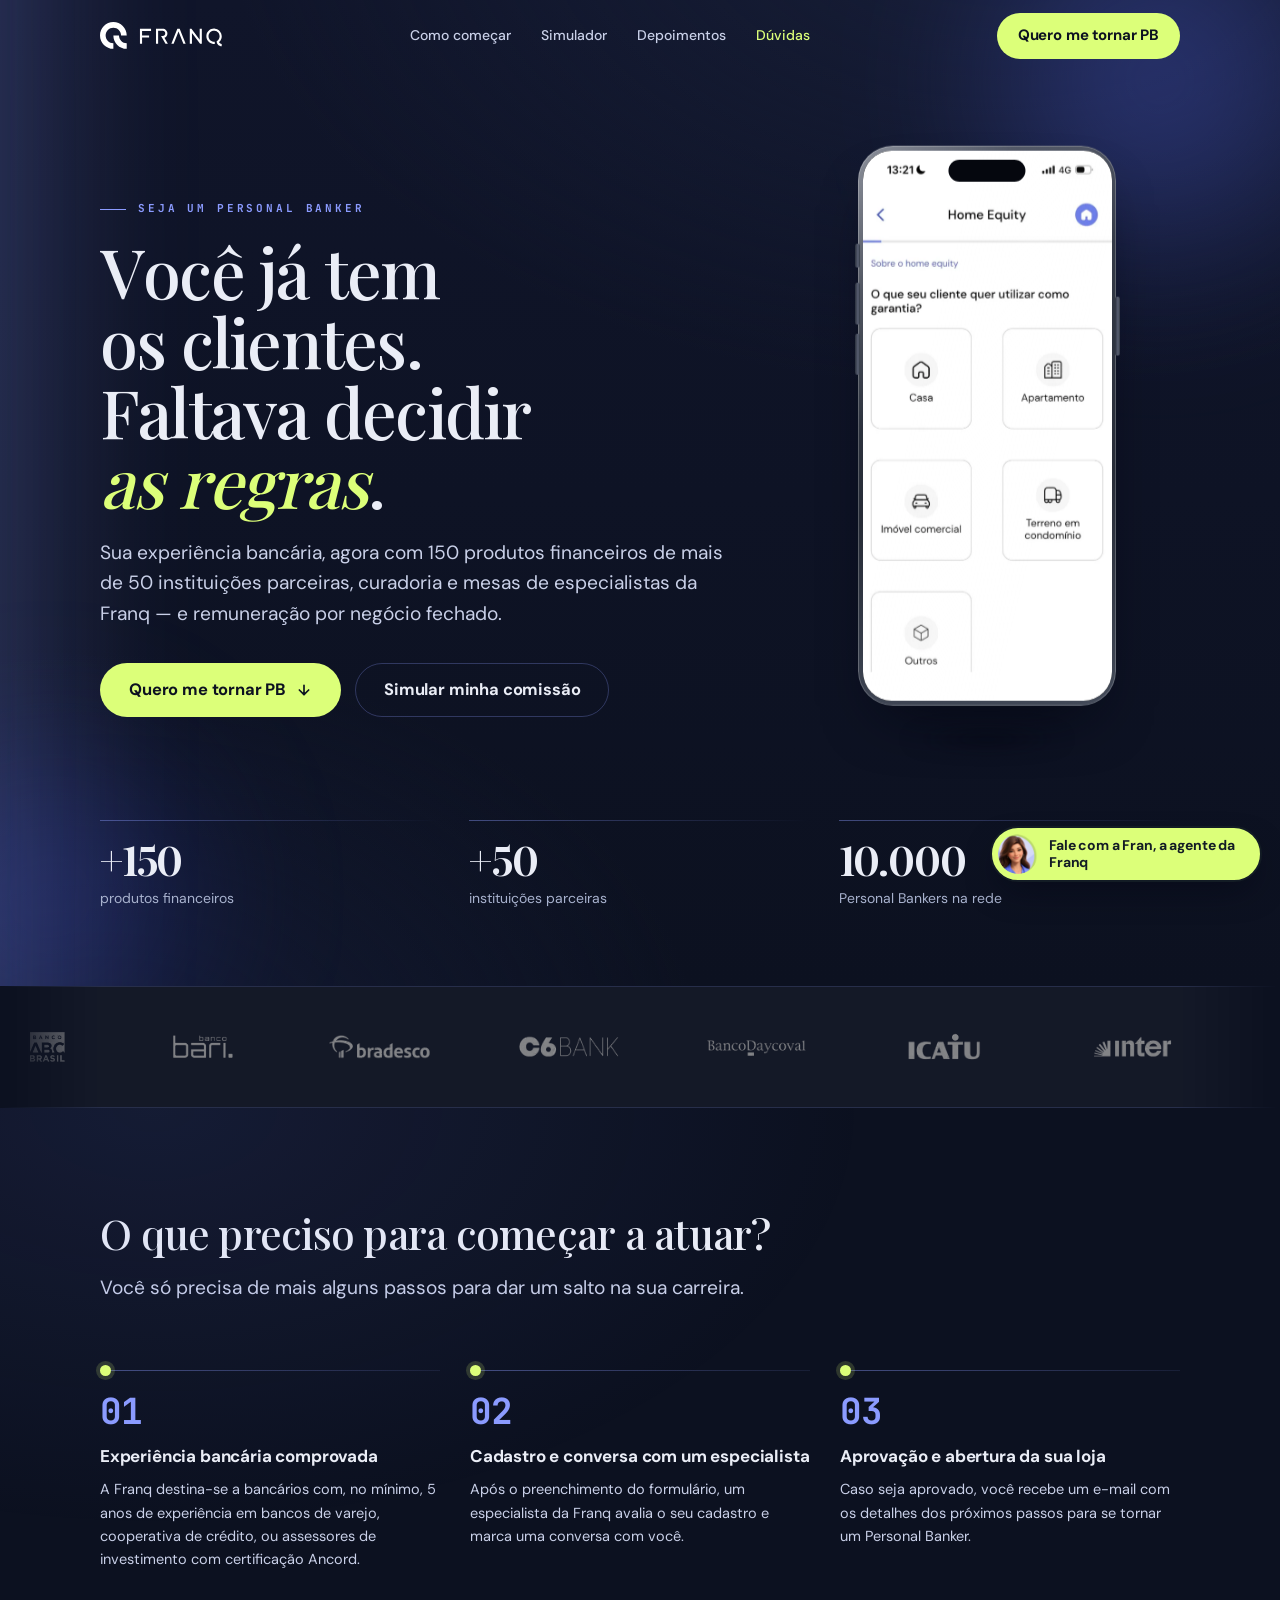
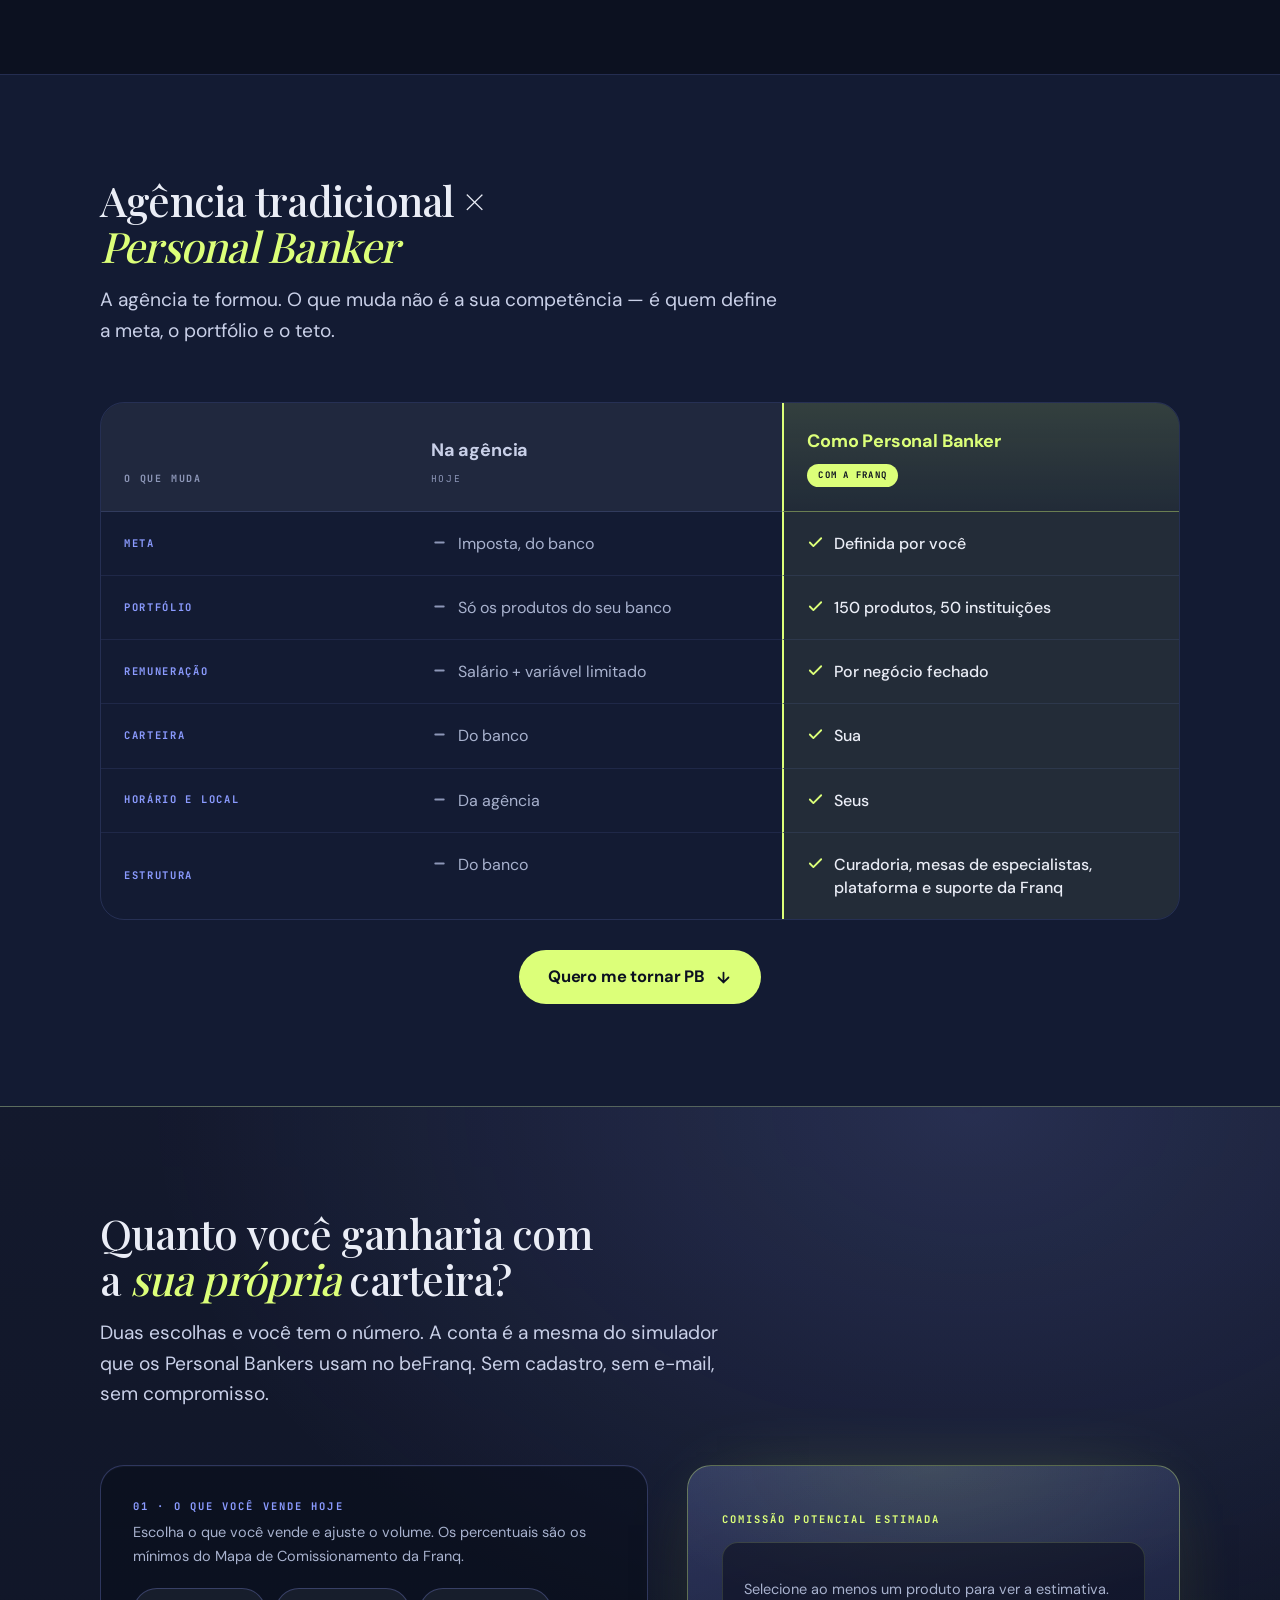
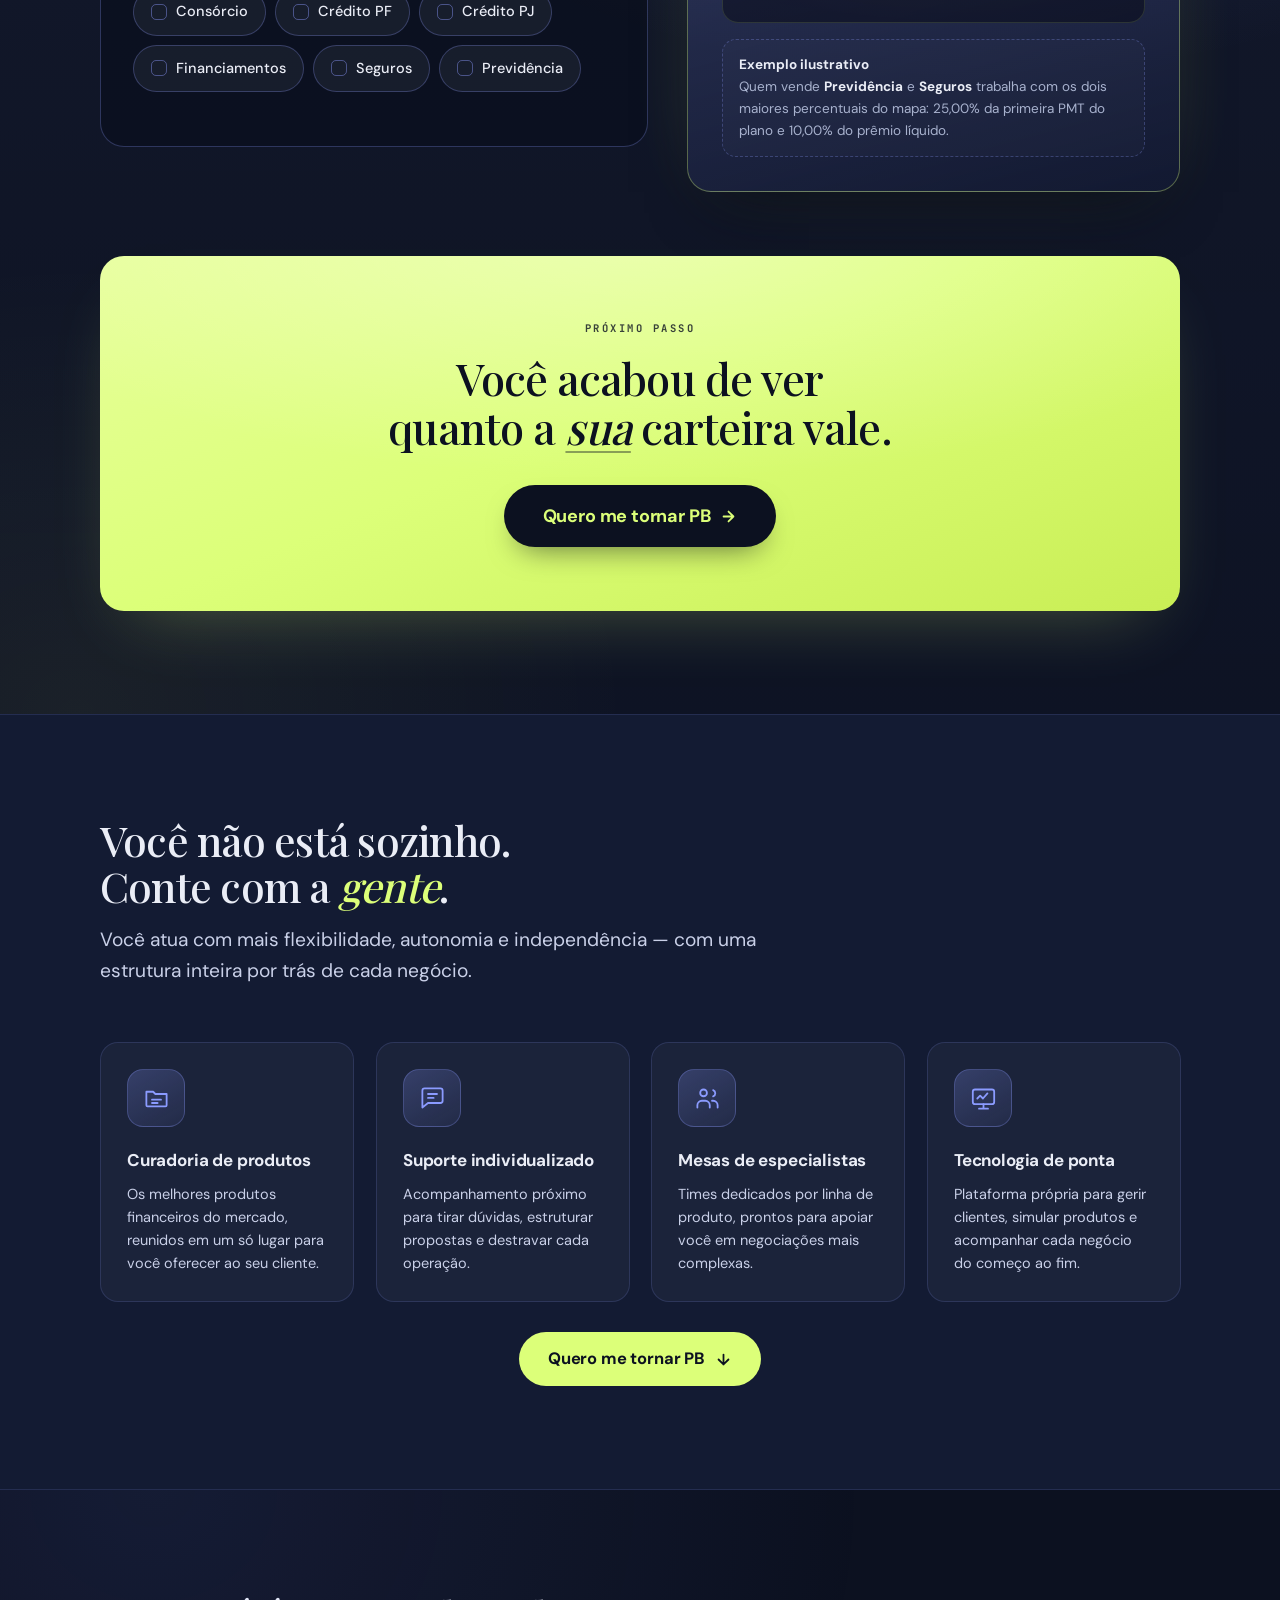
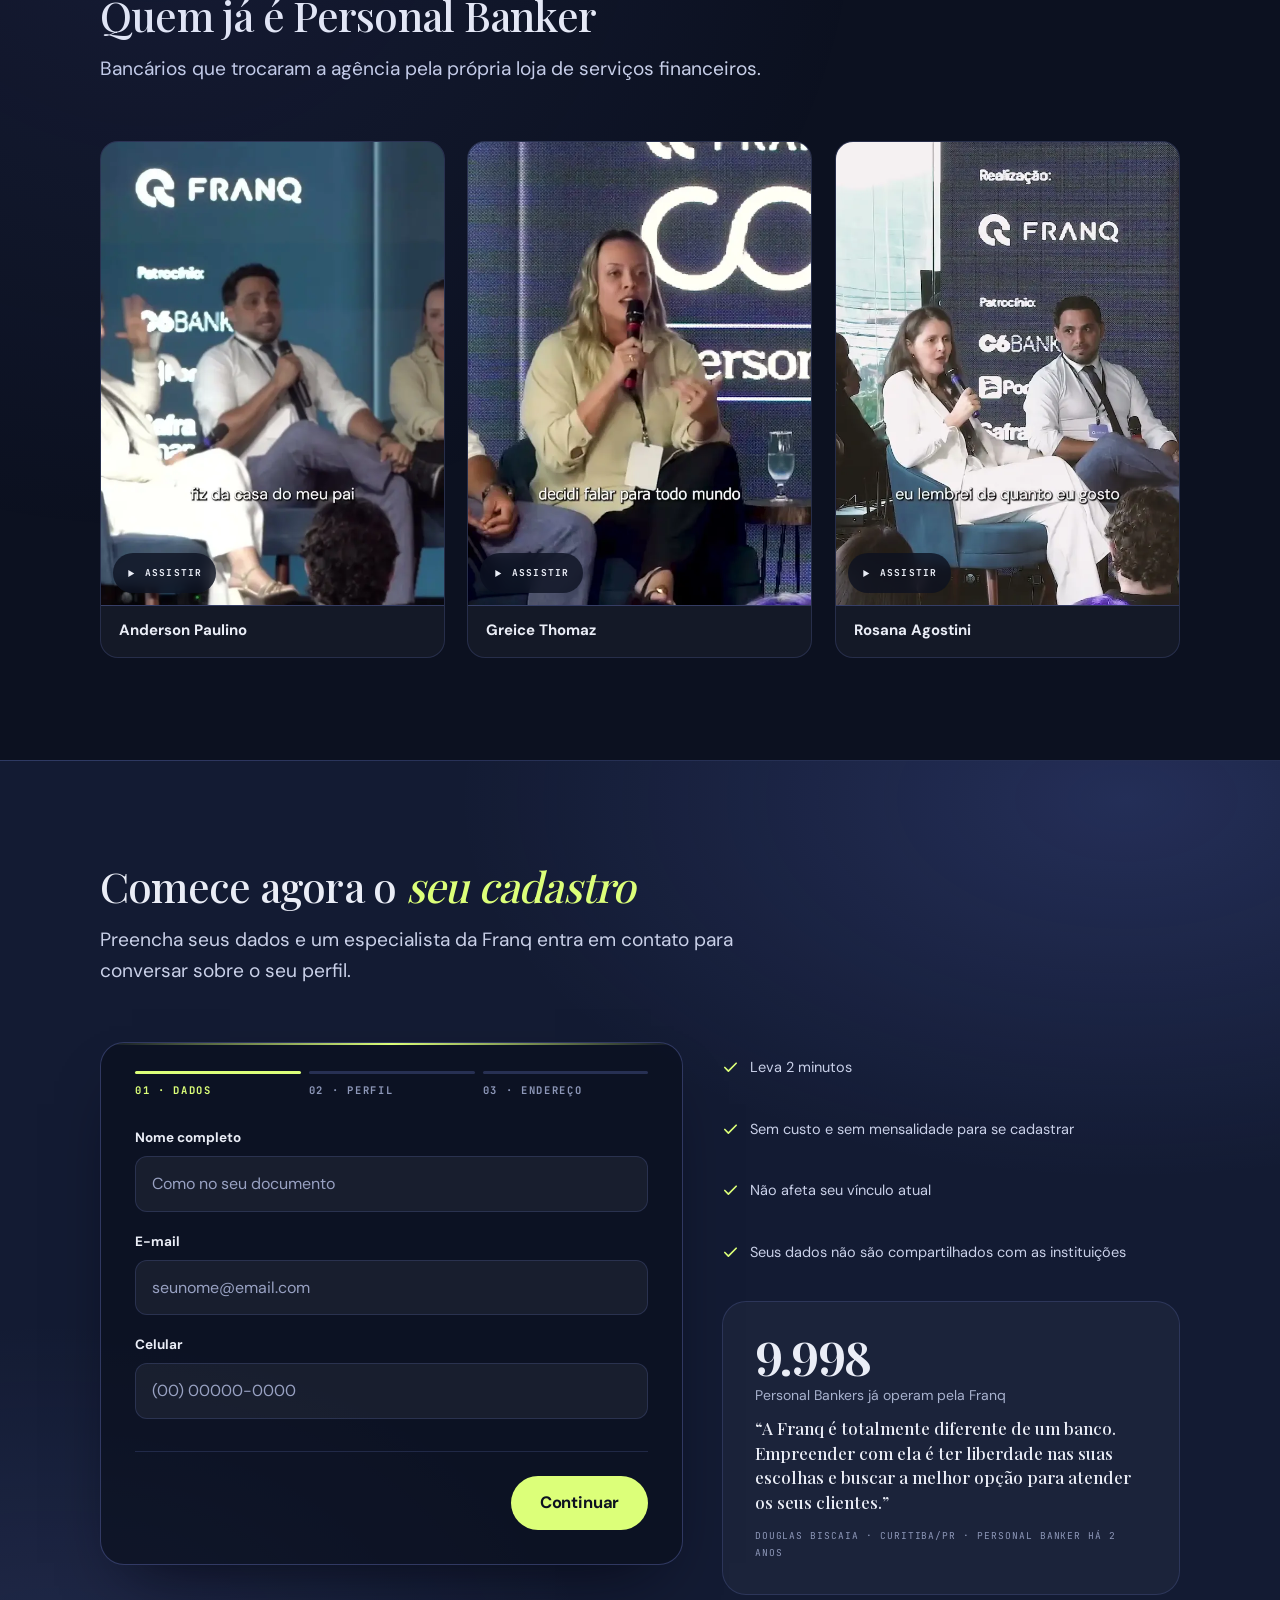
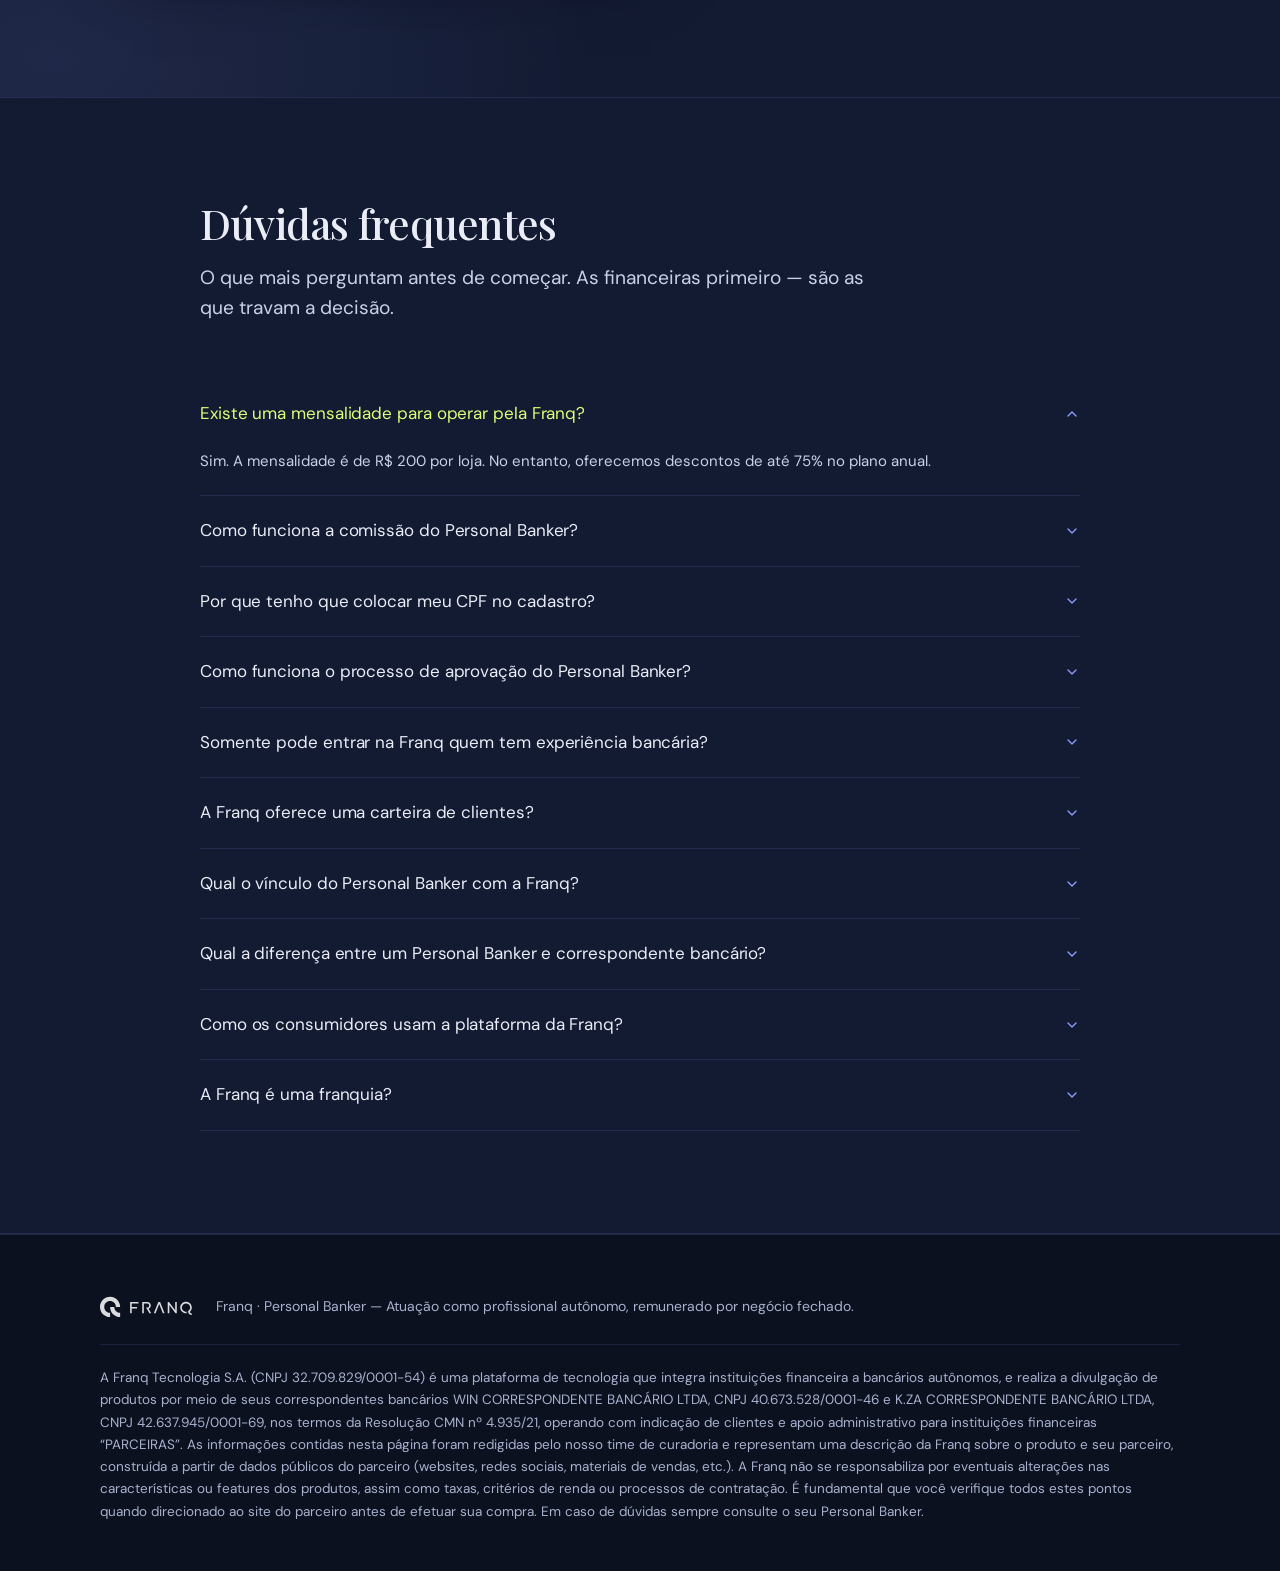
==== index.html @ 41b61671 "Captura real do beFranq em celular na tela do iPhone Fluxo de Home Equity. A proporção da captura (1" ====
<!DOCTYPE html>
<html lang="pt-BR">
<head>
<meta charset="utf-8">
<meta name="viewport" content="width=device-width, initial-scale=1">
<title>Seja um Personal Banker — Franq</title>
<meta name="description" content="Você já tem os clientes. Faltava decidir as regras. Atue como Personal Banker autônomo com 150 produtos de mais de 50 instituições parceiras, curadoria, mesas de especialistas e a plataforma da Franq.">
<meta name="theme-color" content="#0C1120">
<meta name="color-scheme" content="dark">
<link rel="icon" href="assets/img/favicon.svg" type="image/svg+xml">
<link rel="preconnect" href="https://fonts.googleapis.com">
<link rel="preconnect" href="https://fonts.gstatic.com" crossorigin>
<link href="https://fonts.googleapis.com/css2?family=DM+Sans:ital,opsz,wght@0,9..40,400;0,9..40,500;0,9..40,700;1,9..40,400&family=JetBrains+Mono:wght@400;700&display=swap" rel="stylesheet">
<link rel="preload" href="fonts/PlayfairDisplay.var.woff2" as="font" type="font/woff2" crossorigin>
<link rel="stylesheet" href="assets/css/lp.css">
</head>
<body>

<a class="fq-skip" href="#conteudo">Pular para o conteúdo</a>

<!-- progresso de leitura: a página é longa, e saber onde se está reduz o
     abandono. Puramente decorativo para leitor de tela. -->
<div class="fq-progresso" aria-hidden="true"><span class="fq-progresso__b" id="progresso"></span></div>

<!-- ============================== 4.1 HEADER ============================== -->
<header class="fq-header" id="cabecalho">
  <div class="fq-wrap fq-header__in">
    <a class="fq-logo" href="#hero" aria-label="Franq — início">
      <img src="logos/franq-branco.svg" alt="Franq" width="112" height="27">
    </a>

    <nav class="fq-nav" id="menu" aria-label="Seções da página">
      <a href="#como-comecar">Como começar</a>
      <a href="#simulador">Simulador</a>
      <a href="#depoimentos">Depoimentos</a>
      <a href="#duvidas">Dúvidas</a>
    </nav>

    <a class="fq-btn fq-btn--sm fq-header__cta" href="#cadastro">Quero me tornar PB</a>

    <button class="fq-burger" type="button" id="burger" aria-controls="menu" aria-expanded="false" aria-label="Abrir menu">
      <svg aria-hidden="true" width="20" height="20" viewBox="0 0 24 24" fill="none" stroke="currentColor" stroke-width="2" stroke-linecap="round"><path d="M4 7h16M4 12h16M4 17h16"/></svg>
    </button>
  </div>
</header>

<main id="conteudo">

<!-- =============================== 4.2 HERO =============================== -->
<section class="fq-hero" id="hero">
  <div class="fq-hero__glow fq-hero__glow--a" aria-hidden="true"></div>
  <div class="fq-hero__glow fq-hero__glow--b" aria-hidden="true"></div>

  <!-- feixes de luz varrendo o hero. Decorativos: só transform e opacity,
       compostos na GPU. No mobile fica um só, por bateria. -->
  <div class="fq-hero__luz" aria-hidden="true">
    <span class="fq-hero__feixe fq-hero__feixe--1"></span>
    <span class="fq-hero__feixe fq-hero__feixe--2"></span>
    <span class="fq-hero__feixe fq-hero__feixe--3"></span>
  </div>

  <div class="fq-wrap">
    <div class="fq-hero__grid">
      <div>
        <p class="fq-eyebrow" data-entra>Seja um Personal Banker</p>
        <!-- A primeira metade fica: "Você já tem os clientes" nomeia a situação
           do leitor em cinco palavras, e é o que a frase tem de melhor. A
           segunda entregava um substantivo de PRODUTO ("a loja") onde o
           argumento é autonomia — "as regras" é o que a seção de comparação
           depois detalha: a meta, o portfólio e o teto. -->
        <h1 class="fq-h1" data-entra data-foco="letra">Você já tem os clientes.<br>Faltava decidir <em class="fq-em">as&nbsp;regras</em>.</h1>
        <p class="fq-lead" data-entra>Sua experiência bancária, agora com 150 produtos financeiros de mais de 50 instituições parceiras, curadoria e mesas de especialistas da Franq — e remuneração por negócio fechado.</p>

        <div class="fq-cta-par" data-entra>
          <a class="fq-btn" href="#cadastro">
            Quero me tornar PB
            <svg aria-hidden="true" width="16" height="16" viewBox="0 0 24 24" fill="none" stroke="currentColor" stroke-width="2.5" stroke-linecap="round" stroke-linejoin="round"><path d="M12 5v14M19 12l-7 7-7-7"/></svg>
          </a>
          <a class="fq-btn fq-btn--ghost" href="#simulador">Simular minha comissão</a>
        </div>
      </div>

      <!-- iPhone em CSS 3D com o beFranq aberto. O palco tem a perspectiva;
           o JS gira só a peça de dentro (.fq-fone), para não disputar o
           transform da animação de entrada, que fica no palco.

           A tela é uma captura real do beFranq em celular (fluxo de Home
           Equity). A proporção dela, 1:2,163, bate com a da tela do aparelho,
           1:2,167 — nada é cortado. A barra de status da captura fica onde a
           Dynamic Island do CSS entra, com a hora à esquerda e a bateria à
           direita, que é como um iPhone de verdade se parece. -->
      <div class="fq-fone-palco" id="fone-palco" data-entra>
        <div class="fq-fone" id="fone" role="img" aria-label="Um iPhone com a plataforma beFranq aberta, na tela de Home Equity, perguntando que bem o cliente quer usar como garantia">

          <span class="fq-fone__bt fq-fone__bt--silencioso" aria-hidden="true"></span>
          <span class="fq-fone__bt fq-fone__bt--vol-mais" aria-hidden="true"></span>
          <span class="fq-fone__bt fq-fone__bt--vol-menos" aria-hidden="true"></span>
          <span class="fq-fone__bt fq-fone__bt--power" aria-hidden="true"></span>

          <div class="fq-fone__corpo" aria-hidden="true">
            <div class="fq-fone__tela">
              <img class="fq-fone__shot" src="assets/img/befranq-home-equity.webp"
                   width="560" height="1215" loading="eager" decoding="async" alt="">
              <span class="fq-fone__ilha"></span>
              <span class="fq-fone__inicio"></span>
              <span class="fq-fone__vidro"></span>
            </div>
          </div>

        </div>

        <span class="fq-fone__sombra" aria-hidden="true"></span>
      </div>
    </div>

    <!-- Barra de números. Contagem animada na entrada em viewport. -->
    <div class="fq-nums">
      <div class="fq-num" data-reveal>
        <div class="fq-num__v" data-contar="150" data-prefixo="+">+150</div>
        <div class="fq-num__l">produtos financeiros</div>
      </div>
      <div class="fq-num" data-reveal>
        <div class="fq-num__v" data-contar="50" data-prefixo="+">+50</div>
        <div class="fq-num__l">instituições parceiras</div>
      </div>
      <div class="fq-num" data-reveal>
        <div class="fq-num__v" data-contar="10000">10.000</div>
        <div class="fq-num__l">Personal Bankers na rede</div>
      </div>
    </div>
  </div>
</section>

<!-- ========================= 4.3 FAIXA DE PARCEIROS ========================= -->
<!-- Marquee com pausa no hover. Altura óptica por logo (data-otica), não
     altura de caixa: a tinta dentro dos tiles vai de 23% a 68% da altura. -->
<div class="fq-logos" aria-label="Instituições parceiras">
  <div class="fq-logos__track">
    <div class="fq-logos__grp">
      <img src="logos/abc-brasil.webp" alt="Banco ABC Brasil" data-otica="alta">
      <img src="logos/bari.webp" alt="Banco Bari">
      <img src="logos/bradesco.webp" alt="Bradesco" data-otica="baixa">
      <img src="logos/c6.webp" alt="C6 Bank" data-otica="baixa">
      <img src="logos/daycoval.webp" alt="Banco Daycoval" data-otica="baixa">
      <img src="logos/icatu.webp" alt="Icatu" data-otica="baixa">
      <img src="logos/inter.webp" alt="Inter" data-otica="baixa">
      <img src="logos/itau.webp" alt="Itaú" data-otica="alta">
      <img src="logos/porto.webp" alt="Porto" data-otica="baixa">
      <img src="logos/rodobens.webp" alt="Rodobens" data-otica="baixa">
      <img src="logos/santander.webp" alt="Santander" data-otica="baixa">
      <img src="logos/sofisa.webp" alt="Banco Sofisa" data-otica="baixa">
    </div>
    <div class="fq-logos__grp" aria-hidden="true">
      <img src="logos/abc-brasil.webp" alt="" data-otica="alta">
      <img src="logos/bari.webp" alt="">
      <img src="logos/bradesco.webp" alt="" data-otica="baixa">
      <img src="logos/c6.webp" alt="" data-otica="baixa">
      <img src="logos/daycoval.webp" alt="" data-otica="baixa">
      <img src="logos/icatu.webp" alt="" data-otica="baixa">
      <img src="logos/inter.webp" alt="" data-otica="baixa">
      <img src="logos/itau.webp" alt="" data-otica="alta">
      <img src="logos/porto.webp" alt="" data-otica="baixa">
      <img src="logos/rodobens.webp" alt="" data-otica="baixa">
      <img src="logos/santander.webp" alt="" data-otica="baixa">
      <img src="logos/sofisa.webp" alt="" data-otica="baixa">
    </div>
  </div>
</div>

<!-- ===================== 4.4 REQUISITOS PARA COMEÇAR ===================== -->
<section class="fq-sec fq-sec--glow" id="como-comecar">
  <div class="fq-wrap">
    <div class="fq-sec__head" data-reveal>
      <h2 class="fq-h2" data-foco="palavra">O que preciso para começar a atuar?</h2>
      <p class="fq-lead">Você só precisa de mais alguns passos para dar um salto na sua carreira.</p>
    </div>

    <ol class="fq-passos" style="list-style:none;margin:0;padding:0">
      <li class="fq-passo" data-reveal>
        <div class="fq-passo__n">01</div>
        <h3 class="fq-passo__t">Experiência bancária comprovada</h3>
        <p>A Franq destina-se a bancários com, no mínimo, 5 anos de experiência em bancos de varejo, cooperativa de crédito, ou assessores de investimento com certificação Ancord.</p>
      </li>
      <li class="fq-passo" data-reveal>
        <div class="fq-passo__n">02</div>
        <h3 class="fq-passo__t">Cadastro e conversa com um especialista</h3>
        <p>Após o preenchimento do formulário, um especialista da Franq avalia o seu cadastro e marca uma conversa com você.</p>
      </li>
      <li class="fq-passo" data-reveal>
        <div class="fq-passo__n">03</div>
        <h3 class="fq-passo__t">Aprovação e abertura da sua loja</h3>
        <p>Caso seja aprovado, você recebe um e-mail com os detalhes dos próximos passos para se tornar um Personal Banker.</p>
      </li>
    </ol>
  </div>
</section>

<!-- ============== 4.5 AGÊNCIA TRADICIONAL × PERSONAL BANKER ============== -->
<section class="fq-sec fq-sec--band" id="comparacao">
  <div class="fq-wrap">
    <div class="fq-sec__head" data-reveal>
      <!-- espaço inquebrável antes do × : sem ele o operador cai órfão no começo da segunda linha no mobile -->
      <h2 class="fq-h2" data-foco="palavra">Agência tradicional&nbsp;× <em class="fq-em">Personal Banker</em></h2>
      <p class="fq-lead">A agência te formou. O que muda não é a sua competência — é quem define a meta, o portfólio e o teto.</p>
    </div>

    <div class="fq-vs" role="table" aria-label="Comparação entre atuar na agência e atuar como Personal Banker">
      <div class="fq-vs__h fq-vs__h--eixo" role="columnheader">O que muda</div>
      <div class="fq-vs__h fq-vs__h--ag" role="columnheader">
        <span class="fq-vs__hl">Na agência</span>
        <span class="fq-vs__hs">hoje</span>
      </div>
      <div class="fq-vs__h fq-vs__h--pb" role="columnheader">
        <span class="fq-vs__hl">Como Personal Banker</span>
        <span class="fq-vs__badge">com a Franq</span>
      </div>

      <div class="fq-vs__c fq-vs__c--eixo" role="rowheader" data-reveal>Meta</div>
      <div class="fq-vs__c fq-vs__c--ag" role="cell" data-reveal><svg class="fq-vs__ic" aria-hidden="true" viewBox="0 0 24 24" fill="none" stroke="currentColor" stroke-width="2.6" stroke-linecap="round"><path d="M6 12h12"/></svg>Imposta, do banco</div>
      <div class="fq-vs__c fq-vs__c--pb" role="cell" data-reveal><svg class="fq-vs__ic" aria-hidden="true" viewBox="0 0 24 24" fill="none" stroke="currentColor" stroke-width="2.6" stroke-linecap="round" stroke-linejoin="round"><path d="M20 6L9 17l-5-5"/></svg>Definida por você</div>

      <div class="fq-vs__c fq-vs__c--eixo" role="rowheader" data-reveal>Portfólio</div>
      <div class="fq-vs__c fq-vs__c--ag" role="cell" data-reveal><svg class="fq-vs__ic" aria-hidden="true" viewBox="0 0 24 24" fill="none" stroke="currentColor" stroke-width="2.6" stroke-linecap="round"><path d="M6 12h12"/></svg>Só os produtos do seu banco</div>
      <div class="fq-vs__c fq-vs__c--pb" role="cell" data-reveal><svg class="fq-vs__ic" aria-hidden="true" viewBox="0 0 24 24" fill="none" stroke="currentColor" stroke-width="2.6" stroke-linecap="round" stroke-linejoin="round"><path d="M20 6L9 17l-5-5"/></svg>150 produtos, 50 instituições</div>

      <div class="fq-vs__c fq-vs__c--eixo" role="rowheader" data-reveal>Remuneração</div>
      <div class="fq-vs__c fq-vs__c--ag" role="cell" data-reveal><svg class="fq-vs__ic" aria-hidden="true" viewBox="0 0 24 24" fill="none" stroke="currentColor" stroke-width="2.6" stroke-linecap="round"><path d="M6 12h12"/></svg>Salário + variável limitado</div>
      <div class="fq-vs__c fq-vs__c--pb" role="cell" data-reveal><svg class="fq-vs__ic" aria-hidden="true" viewBox="0 0 24 24" fill="none" stroke="currentColor" stroke-width="2.6" stroke-linecap="round" stroke-linejoin="round"><path d="M20 6L9 17l-5-5"/></svg>Por negócio fechado</div>

      <div class="fq-vs__c fq-vs__c--eixo" role="rowheader" data-reveal>Carteira</div>
      <div class="fq-vs__c fq-vs__c--ag" role="cell" data-reveal><svg class="fq-vs__ic" aria-hidden="true" viewBox="0 0 24 24" fill="none" stroke="currentColor" stroke-width="2.6" stroke-linecap="round"><path d="M6 12h12"/></svg>Do banco</div>
      <div class="fq-vs__c fq-vs__c--pb" role="cell" data-reveal><svg class="fq-vs__ic" aria-hidden="true" viewBox="0 0 24 24" fill="none" stroke="currentColor" stroke-width="2.6" stroke-linecap="round" stroke-linejoin="round"><path d="M20 6L9 17l-5-5"/></svg>Sua</div>

      <div class="fq-vs__c fq-vs__c--eixo" role="rowheader" data-reveal>Horário e local</div>
      <div class="fq-vs__c fq-vs__c--ag" role="cell" data-reveal><svg class="fq-vs__ic" aria-hidden="true" viewBox="0 0 24 24" fill="none" stroke="currentColor" stroke-width="2.6" stroke-linecap="round"><path d="M6 12h12"/></svg>Da agência</div>
      <div class="fq-vs__c fq-vs__c--pb" role="cell" data-reveal><svg class="fq-vs__ic" aria-hidden="true" viewBox="0 0 24 24" fill="none" stroke="currentColor" stroke-width="2.6" stroke-linecap="round" stroke-linejoin="round"><path d="M20 6L9 17l-5-5"/></svg>Seus</div>

      <div class="fq-vs__c fq-vs__c--eixo" role="rowheader" data-reveal>Estrutura</div>
      <div class="fq-vs__c fq-vs__c--ag" role="cell" data-reveal><svg class="fq-vs__ic" aria-hidden="true" viewBox="0 0 24 24" fill="none" stroke="currentColor" stroke-width="2.6" stroke-linecap="round"><path d="M6 12h12"/></svg>Do banco</div>
      <div class="fq-vs__c fq-vs__c--pb" role="cell" data-reveal><svg class="fq-vs__ic" aria-hidden="true" viewBox="0 0 24 24" fill="none" stroke="currentColor" stroke-width="2.6" stroke-linecap="round" stroke-linejoin="round"><path d="M20 6L9 17l-5-5"/></svg>Curadoria, mesas de especialistas, plataforma e suporte da Franq</div>

    </div>

    <!-- só o botão: a banda de lima cheio ficou reservada para o simulador -->
    <div class="fq-acao" data-reveal>
      <a class="fq-btn" href="#cadastro">Quero me tornar PB
        <svg aria-hidden="true" width="17" height="17" viewBox="0 0 24 24" fill="none" stroke="currentColor" stroke-width="2.5" stroke-linecap="round" stroke-linejoin="round"><path d="M12 5v14M19 12l-7 7-7-7"/></svg>
      </a>
    </div>
  </div>
</section>

<!-- ===================== 4.6 SIMULADOR DE COMISSÃO ===================== -->
<section class="fq-sec fq-sec--sim" id="simulador">
  <div class="fq-wrap">
    <div class="fq-sec__head" data-reveal>
      <h2 class="fq-h2" data-foco="palavra">Quanto você ganharia com a <em class="fq-em">sua própria</em> carteira?</h2>
      <p class="fq-lead">Duas escolhas e você tem o número. A conta é a mesma do simulador que os Personal Bankers usam no beFranq. Sem cadastro, sem e-mail, sem compromisso.</p>
    </div>

    <div class="fq-sim__grid">
      <div class="fq-card" data-reveal>
        <p class="fq-card__t">01 · O que você vende hoje</p>
        <p class="fq-card__d">Escolha o que você vende e ajuste o volume. Os percentuais são os mínimos do Mapa de Comissionamento da Franq.</p>
        <div id="sim-chips" role="group" aria-label="Produtos que você vende hoje"></div>

        <div id="sim-vols" class="fq-vols" aria-live="polite"></div>
      </div>

      <div class="fq-res" data-reveal>
        <p class="fq-res__lb">Comissão potencial estimada</p>

        <div class="fq-res__saida" id="sim-saida" aria-live="polite">
          <p class="fq-res__vazio" id="sim-vazio">Selecione ao menos um produto para ver a estimativa.</p>
        </div>

        <!-- o exemplo é dica, não leitura: fica fora do mostrador, senão o
             estado vazio empilha três caixas com borda -->
        <div class="fq-res__ex" id="sim-exemplo">
          <b>Exemplo ilustrativo</b><br>
          Quem vende <b>Previdência</b> e <b>Seguros</b> trabalha com os dois maiores percentuais do mapa: 25,00% da primeira PMT do plano e 10,00% do prêmio líquido.
        </div>

        <!-- breakdown e condições atrás de um toggle: o painel fica só com o
             número, e quem quiser conferir a conta abre -->
        <details class="fq-toggle" id="sim-det">
          <summary>
            <span>Como chegamos nesse número</span>
            <svg aria-hidden="true" width="15" height="15" viewBox="0 0 24 24" fill="none" stroke="currentColor" stroke-width="2" stroke-linecap="round" stroke-linejoin="round"><path d="M6 9l6 6 6-6"/></svg>
          </summary>
          <div class="fq-toggle__b">
            <div class="fq-bk__l" id="sim-bk-lista"></div>

            <!-- Disclaimers do próprio simulador oficial do beFranq. O item 3 foi
                 adaptado: a versão interna manda usar a Tabela de Comissões como
                 apoio, o que não faz sentido para quem ainda não é PB. -->
            <ol class="fq-disc fq-disc--num">
              <li>Valores estimados com base na expectativa de produção do Personal Banker e médias de comissionamento.</li>
              <li>Exercício meramente demonstrativo, sem compromisso de metas de produtividade ou remuneração.</li>
              <li>Os valores e percentuais utilizados são os <b>mínimos</b> do <b>Mapa de Comissionamento V1, de 01/10/2026</b> — variam por parceiro e podem ser maiores. O seguro de vida, por exemplo, vai de 10% a 80% do prêmio líquido.</li>
              <li>O pagamento das comissões segue as regras dos parceiros contidas na Tabela de Comissões, com apurações em sua maioria mensais, mas também casos de pagamentos trimestrais ou semestrais.</li>
            </ol>
          </div>
        </details>
      </div>
    </div>

    <div class="fq-band" data-reveal>
      <p class="fq-band__eb">Próximo passo</p>
      <p class="fq-band__t">Você acabou de ver quanto a <em class="fq-em">sua</em> carteira vale.</p>
      <a class="fq-btn fq-btn--lg" href="#cadastro">Quero me tornar PB
        <svg aria-hidden="true" width="17" height="17" viewBox="0 0 24 24" fill="none" stroke="currentColor" stroke-width="2.5" stroke-linecap="round" stroke-linejoin="round"><path d="M5 12h14M12 5l7 7-7 7"/></svg>
      </a>
    </div>
  </div>
</section>

<!-- ===================== 4.7 ESTRUTURA DE SUPORTE ===================== -->
<section class="fq-sec fq-sec--band" id="suporte">
  <div class="fq-wrap">
    <div class="fq-sec__head" data-reveal>
      <h2 class="fq-h2" data-foco="palavra">Você não está sozinho.<br>Conte com a <em class="fq-em">gente</em>.</h2>
      <p class="fq-lead">Você atua com mais flexibilidade, autonomia e independência — com uma estrutura inteira por trás de cada negócio.</p>
    </div>

    <div class="fq-pilares">
      <div class="fq-pilar" data-reveal>
        <div class="fq-pilar__ic">
          <svg aria-hidden="true" viewBox="0 0 24 24" fill="none" stroke="currentColor" stroke-width="1.6" stroke-linecap="round" stroke-linejoin="round"><path d="M3 6h6l2 2h10v10a1 1 0 01-1 1H4a1 1 0 01-1-1V6z"/><path d="M8 13h8M8 16h5"/></svg>
        </div>
        <h3 class="fq-pilar__t">Curadoria de produtos</h3>
        <p>Os melhores produtos financeiros do mercado, reunidos em um só lugar para você oferecer ao seu cliente.</p>
      </div>
      <div class="fq-pilar" data-reveal>
        <div class="fq-pilar__ic">
          <svg aria-hidden="true" viewBox="0 0 24 24" fill="none" stroke="currentColor" stroke-width="1.6" stroke-linecap="round" stroke-linejoin="round"><path d="M21 14a2 2 0 01-2 2H8l-5 4V5a2 2 0 012-2h14a2 2 0 012 2z"/><path d="M8 8h8M8 11.5h5"/></svg>
        </div>
        <h3 class="fq-pilar__t">Suporte individualizado</h3>
        <p>Acompanhamento próximo para tirar dúvidas, estruturar propostas e destravar cada operação.</p>
      </div>
      <div class="fq-pilar" data-reveal>
        <div class="fq-pilar__ic">
          <svg aria-hidden="true" viewBox="0 0 24 24" fill="none" stroke="currentColor" stroke-width="1.6" stroke-linecap="round" stroke-linejoin="round"><path d="M3 20v-2a4 4 0 014-4h3a4 4 0 014 4v2"/><circle cx="8.5" cy="7" r="3"/><path d="M16 14h1a4 4 0 014 4v2M17 4.5a3 3 0 010 5.6"/></svg>
        </div>
        <h3 class="fq-pilar__t">Mesas de especialistas</h3>
        <p>Times dedicados por linha de produto, prontos para apoiar você em negociações mais complexas.</p>
      </div>
      <div class="fq-pilar" data-reveal>
        <div class="fq-pilar__ic">
          <svg aria-hidden="true" viewBox="0 0 24 24" fill="none" stroke="currentColor" stroke-width="1.6" stroke-linecap="round" stroke-linejoin="round"><rect x="2.5" y="4" width="19" height="13" rx="2"/><path d="M8 21h8M12 17v4M6.5 12l2.5-2.5 2.5 2.5 4-4.5"/></svg>
        </div>
        <h3 class="fq-pilar__t">Tecnologia de ponta</h3>
        <p>Plataforma própria para gerir clientes, simular produtos e acompanhar cada negócio do começo ao fim.</p>
      </div>
    </div>

    <div class="fq-acao" data-reveal>
      <a class="fq-btn" href="#cadastro">Quero me tornar PB
        <svg aria-hidden="true" width="17" height="17" viewBox="0 0 24 24" fill="none" stroke="currentColor" stroke-width="2.5" stroke-linecap="round" stroke-linejoin="round"><path d="M12 5v14M19 12l-7 7-7-7"/></svg>
      </a>
    </div>
  </div>
</section>

<!-- ===================== 4.9 DEPOIMENTOS ===================== -->
<section class="fq-sec fq-sec--glow" id="depoimentos">
  <div class="fq-wrap">
    <div class="fq-sec__head" data-reveal>
      <h2 class="fq-h2" data-foco="palavra">Quem já é Personal Banker</h2>
      <p class="fq-lead">Bancários que trocaram a agência pela própria loja de serviços financeiros.</p>
    </div>

    <div class="fq-deps" id="deps"></div>

  </div>
</section>

<!-- ===================== 4.10 FORMULÁRIO ===================== -->
<section class="fq-sec fq-sec--meta" id="cadastro">
  <div class="fq-wrap">
    <div class="fq-sec__head" data-reveal>
      <h2 class="fq-h2" data-foco="palavra">Comece agora o <em class="fq-em">seu cadastro</em></h2>
      <p class="fq-lead">Preencha seus dados e um especialista da Franq entra em contato para conversar sobre o seu perfil.</p>
    </div>

    <div class="fq-form__grid">
      <div class="fq-form__box" data-reveal>
        <div class="fq-steps" id="steps">
          <div class="fq-step" data-on><span class="fq-step__bar"></span><span class="fq-step__lb">01 · Dados</span></div>
          <div class="fq-step"><span class="fq-step__bar"></span><span class="fq-step__lb">02 · Perfil</span></div>
          <div class="fq-step"><span class="fq-step__bar"></span><span class="fq-step__lb">03 · Endereço</span></div>
        </div>

        <form class="fq-form" id="form" novalidate>
          <p class="fq-alert" id="form-alert" role="alert"></p>

          <!-- etapa 1 — sem CPF: era o campo de maior fricção e estava na
               primeira tela, ao lado de nome e e-mail, sem explicação -->
          <div class="fq-pane" data-pane="0">
            <div class="fq-f">
              <label for="f-nome">Nome completo</label>
              <input class="fq-inp" id="f-nome" name="nome" type="text" autocomplete="name" required placeholder="Como no seu documento">
              <p class="fq-f__err"><svg aria-hidden="true" width="14" height="14" viewBox="0 0 24 24" fill="none" stroke="currentColor" stroke-width="2" stroke-linecap="round"><path d="M12 8v5M12 17h.01"/><circle cx="12" cy="12" r="9"/></svg><span></span></p>
            </div>
            <div class="fq-f">
              <label for="f-email">E-mail</label>
              <input class="fq-inp" id="f-email" name="email" type="email" autocomplete="email" required placeholder="seunome@email.com">
              <p class="fq-f__err"><svg aria-hidden="true" width="14" height="14" viewBox="0 0 24 24" fill="none" stroke="currentColor" stroke-width="2" stroke-linecap="round"><path d="M12 8v5M12 17h.01"/><circle cx="12" cy="12" r="9"/></svg><span></span></p>
            </div>
            <div class="fq-f">
              <label for="f-tel">Celular</label>
              <input class="fq-inp" id="f-tel" name="celular" type="tel" inputmode="tel" autocomplete="tel" required placeholder="(00) 00000-0000" maxlength="15">
              <p class="fq-f__err"><svg aria-hidden="true" width="14" height="14" viewBox="0 0 24 24" fill="none" stroke="currentColor" stroke-width="2" stroke-linecap="round"><path d="M12 8v5M12 17h.01"/><circle cx="12" cy="12" r="9"/></svg><span></span></p>
            </div>
          </div>

          <!-- etapa 2 — perfil -->
          <div class="fq-pane" data-pane="1" hidden>
            <div class="fq-f">
              <span class="fq-f__lb" id="lb-exp">Você possui 5 ou mais anos de experiência no mercado financeiro em instituições como bancos de varejo ou cooperativas de crédito?</span>
              <div class="fq-radios" role="radiogroup" aria-labelledby="lb-exp">
                <label class="fq-radio"><input type="radio" name="experiencia5" value="sim" required> Sim</label>
                <label class="fq-radio"><input type="radio" name="experiencia5" value="nao"> Não</label>
              </div>
              <p class="fq-f__err"><svg aria-hidden="true" width="14" height="14" viewBox="0 0 24 24" fill="none" stroke="currentColor" stroke-width="2" stroke-linecap="round"><path d="M12 8v5M12 17h.01"/><circle cx="12" cy="12" r="9"/></svg><span></span></p>
            </div>

            <div class="fq-f">
              <span class="fq-f__lb">Quais produtos você mais vende hoje? <span>· vem do simulador, dá para ajustar</span></span>
              <div class="fq-chips" id="form-chips" role="group" aria-label="Produtos que você mais vende"></div>
            </div>

            <div class="fq-f">
              <label for="f-inst">Em quais instituições você já trabalhou? <span>· opcional</span></label>
              <input class="fq-inp" id="f-inst" name="instituicoes" type="text" placeholder="Ex.: Itaú Unibanco, Sicredi">
            </div>

            <div class="fq-f">
              <label for="f-linkedin">Qual seu LinkedIn? <span>· opcional</span></label>
              <input class="fq-inp" id="f-linkedin" name="linkedin" type="url" placeholder="linkedin.com/in/seu-perfil">
            </div>
          </div>

          <!-- etapa 3 — CPF e endereço, depois do compromisso assumido -->
          <div class="fq-pane" data-pane="2" hidden>
            <div class="fq-f">
              <label for="f-cpf">CPF</label>
              <input class="fq-inp" id="f-cpf" name="cpf" type="text" inputmode="numeric" required placeholder="000.000.000-00" maxlength="14" aria-describedby="cpf-hint">
              <!-- a microcópia fica ao lado do campo, no momento do medo.
                   Antes existia só na FAQ, seis seções abaixo. -->
              <p class="fq-f__hint" id="cpf-hint"><b>Por que pedimos:</b> o CPF é para termos certeza de que você é uma pessoa real, e não um robô. Ele não é consultado em bureau de crédito e não é compartilhado com as instituições parceiras.</p>
              <p class="fq-f__err"><svg aria-hidden="true" width="14" height="14" viewBox="0 0 24 24" fill="none" stroke="currentColor" stroke-width="2" stroke-linecap="round"><path d="M12 8v5M12 17h.01"/><circle cx="12" cy="12" r="9"/></svg><span></span></p>
            </div>

            <div class="fq-f">
              <label for="f-cep">CEP</label>
              <input class="fq-inp" id="f-cep" name="cep" type="text" inputmode="numeric" required placeholder="00000-000" maxlength="9" aria-describedby="cep-msg">
              <p class="fq-f__hint" id="cep-msg">Preencha o CEP para carregar o endereço.</p>
              <p class="fq-f__err"><svg aria-hidden="true" width="14" height="14" viewBox="0 0 24 24" fill="none" stroke="currentColor" stroke-width="2" stroke-linecap="round"><path d="M12 8v5M12 17h.01"/><circle cx="12" cy="12" r="9"/></svg><span></span></p>
            </div>

            <div id="endereco" hidden>
              <div class="fq-f" style="margin-bottom:16px">
                <label for="f-rua">Endereço</label>
                <input class="fq-inp" id="f-rua" name="logradouro" type="text" readonly>
              </div>
              <div class="fq-row" style="margin-bottom:16px">
                <div class="fq-f"><label for="f-bairro">Bairro</label><input class="fq-inp" id="f-bairro" name="bairro" type="text" readonly></div>
                <div class="fq-f"><label for="f-cidade">Cidade</label><input class="fq-inp" id="f-cidade" name="cidade" type="text" readonly></div>
                <div class="fq-f"><label for="f-uf">UF</label><input class="fq-inp" id="f-uf" name="uf" type="text" readonly></div>
              </div>
              <div class="fq-row">
                <div class="fq-f">
                  <label for="f-num">Número</label>
                  <input class="fq-inp" id="f-num" name="numero" type="text" inputmode="numeric" required placeholder="Ex.: 1200">
                  <p class="fq-f__err"><svg aria-hidden="true" width="14" height="14" viewBox="0 0 24 24" fill="none" stroke="currentColor" stroke-width="2" stroke-linecap="round"><path d="M12 8v5M12 17h.01"/><circle cx="12" cy="12" r="9"/></svg><span></span></p>
                </div>
                <div class="fq-f"><label for="f-comp">Complemento <span>· opcional</span></label><input class="fq-inp" id="f-comp" name="complemento" type="text" placeholder="Apto, bloco, sala"></div>
              </div>
            </div>

            <div class="fq-f">
              <label class="fq-check">
                <input type="checkbox" name="consentimento" required>
                <span>Autorizo a Franq a entrar em contato comigo e a tratar os meus dados para avaliação do cadastro, conforme a Política de Privacidade.</span>
              </label>
              <p class="fq-f__err"><svg aria-hidden="true" width="14" height="14" viewBox="0 0 24 24" fill="none" stroke="currentColor" stroke-width="2" stroke-linecap="round"><path d="M12 8v5M12 17h.01"/><circle cx="12" cy="12" r="9"/></svg><span></span></p>
            </div>
          </div>

          <div class="fq-form__nav">
            <button class="fq-btn fq-btn--ghost" type="button" id="btn-voltar" hidden>Voltar</button>
            <button class="fq-btn" type="button" id="btn-avancar">Continuar</button>
            <button class="fq-btn" type="submit" id="btn-enviar" hidden>Enviar cadastro</button>
          </div>
        </form>
      </div>

      <!-- coluna de reasseguramento + prova social. O formulário estava sozinho
           num card escuro; sozinho ele é frio. -->
      <aside data-reveal>
        <div class="fq-garantias">
          <p class="fq-garantia"><svg aria-hidden="true" width="17" height="17" viewBox="0 0 24 24" fill="none" stroke="currentColor" stroke-width="2.4" stroke-linecap="round" stroke-linejoin="round"><path d="M20 6L9 17l-5-5"/></svg> Leva 2 minutos</p>
          <p class="fq-garantia"><svg aria-hidden="true" width="17" height="17" viewBox="0 0 24 24" fill="none" stroke="currentColor" stroke-width="2.4" stroke-linecap="round" stroke-linejoin="round"><path d="M20 6L9 17l-5-5"/></svg> Sem custo e sem mensalidade para se cadastrar</p>
          <p class="fq-garantia"><svg aria-hidden="true" width="17" height="17" viewBox="0 0 24 24" fill="none" stroke="currentColor" stroke-width="2.4" stroke-linecap="round" stroke-linejoin="round"><path d="M20 6L9 17l-5-5"/></svg> Não afeta seu vínculo atual</p>
          <p class="fq-garantia"><svg aria-hidden="true" width="17" height="17" viewBox="0 0 24 24" fill="none" stroke="currentColor" stroke-width="2.4" stroke-linecap="round" stroke-linejoin="round"><path d="M20 6L9 17l-5-5"/></svg> Seus dados não são compartilhados com as instituições</p>
        </div>

        <div class="fq-card fq-prova">
          <div class="fq-prova__n" data-contar="10000">10.000<span>Personal Bankers já operam pela Franq</span></div>
          <p class="fq-prova__q">“A Franq é totalmente diferente de um banco. Empreender com ela é ter liberdade nas suas escolhas e buscar a melhor opção para atender os seus clientes.”</p>
          <p class="fq-dep__mt" style="margin:0">Douglas Biscaia · Curitiba/PR · Personal Banker há 2 anos</p>
        </div>
      </aside>
    </div>
  </div>
</section>

<!-- ===================== 4.12 FAQ ===================== -->
<section class="fq-sec fq-sec--band" id="duvidas">
  <div class="fq-wrap fq-wrap--tight">
    <div class="fq-sec__head" data-reveal>
      <h2 class="fq-h2" data-foco="palavra">Dúvidas frequentes</h2>
      <p class="fq-lead">O que mais perguntam antes de começar. As financeiras primeiro — são as que travam a decisão.</p>
    </div>

    <div class="fq-faq">
      <details data-reveal open>
        <summary>Existe uma mensalidade para operar pela Franq?<svg aria-hidden="true" width="16" height="16" viewBox="0 0 24 24" fill="none" stroke="currentColor" stroke-width="2" stroke-linecap="round" stroke-linejoin="round"><path d="M6 9l6 6 6-6"/></svg></summary>
        <div class="fq-faq__a"><p>Sim. A mensalidade é de R$ 200 por loja. No entanto, oferecemos descontos de até 75% no plano anual.</p></div>
      </details>
      <details data-reveal>
        <summary>Como funciona a comissão do Personal Banker?<svg aria-hidden="true" width="16" height="16" viewBox="0 0 24 24" fill="none" stroke="currentColor" stroke-width="2" stroke-linecap="round" stroke-linejoin="round"><path d="M6 9l6 6 6-6"/></svg></summary>
        <div class="fq-faq__a">
          <p>O Personal Banker é pago a cada venda efetiva, mediante apresentação de nota fiscal, seguindo a regra de cada parceiro e produto. A Franq oferece as melhores taxas de comissionamento do mercado, devido ao volume mensal que gera de oportunidades para os parceiros. Se comparar quando o profissional opta por realizar a parceria diretamente com a instituição financeira, as comissões da Franq ainda são mais atrativas.</p>
          <p>Como Personal Banker você tem acesso à tabela completa de comissões com todas as regras e detalhes e poderá acompanhar a evolução do seu comissionamento em tempo real através do aplicativo BeFranq. Para uma estimativa rápida, use o <a class="fq-link" href="#simulador">simulador de comissão</a>.</p>
        </div>
      </details>
      <details data-reveal>
        <summary>Por que tenho que colocar meu CPF no cadastro?<svg aria-hidden="true" width="16" height="16" viewBox="0 0 24 24" fill="none" stroke="currentColor" stroke-width="2" stroke-linecap="round" stroke-linejoin="round"><path d="M6 9l6 6 6-6"/></svg></summary>
        <div class="fq-faq__a"><p>O uso do CPF é importante para termos certeza de que você é uma pessoa real – e não um robô. <a class="fq-link" href="#cpf-hint">Saiba mais</a></p></div>
      </details>
      <details data-reveal>
        <summary>Como funciona o processo de aprovação do Personal Banker?<svg aria-hidden="true" width="16" height="16" viewBox="0 0 24 24" fill="none" stroke="currentColor" stroke-width="2" stroke-linecap="round" stroke-linejoin="round"><path d="M6 9l6 6 6-6"/></svg></summary>
        <div class="fq-faq__a">
          <p>Atualmente, a Franq destina-se aos bancários, com no mínimo, 5 anos de experiência em bancos de varejo, cooperativa de crédito ou assessores de investimento com certificação Ancord.</p>
          <p>Caso seja o seu perfil, após o preenchimento do formulário, um especialista da Franq irá avaliar o seu cadastro e marcar uma conversa. Avaliamos todos os profissionais que se cadastram em nossa plataforma e observamos critérios, como o histórico profissional e o momento atual de carreira.</p>
          <p>Caso seja aprovado, você receberá um e-mail com detalhes sobre os próximos passos para se tornar um Personal Banker.</p>
        </div>
      </details>
      <details data-reveal>
        <summary>Somente pode entrar na Franq quem tem experiência bancária?<svg aria-hidden="true" width="16" height="16" viewBox="0 0 24 24" fill="none" stroke="currentColor" stroke-width="2" stroke-linecap="round" stroke-linejoin="round"><path d="M6 9l6 6 6-6"/></svg></summary>
        <div class="fq-faq__a"><p>Como os Personal Bankers realizam um trabalho de curadoria financeira aos seus clientes, é importante que este profissional tenha experiência como bancário e uma certa expertise no mercado, para sugerir os melhores produtos e serviços. A Franq também oferece soluções para escritórios de investimentos.</p></div>
      </details>
      <details data-reveal>
        <summary>A Franq oferece uma carteira de clientes?<svg aria-hidden="true" width="16" height="16" viewBox="0 0 24 24" fill="none" stroke="currentColor" stroke-width="2" stroke-linecap="round" stroke-linejoin="round"><path d="M6 9l6 6 6-6"/></svg></summary>
        <div class="fq-faq__a"><p>Não. Cada Personal Banker tem a sua própria rede de contatos ou clientes. Oferecemos a tecnologia plataforma/tecnologia/marketplace para os Personal Bankers se desenvolverem com autonomia, apoiando em todas as etapas do negócio e orientando sobre a prospecção de novos clientes.</p></div>
      </details>
      <details data-reveal>
        <summary>Qual o vínculo do Personal Banker com a Franq?<svg aria-hidden="true" width="16" height="16" viewBox="0 0 24 24" fill="none" stroke="currentColor" stroke-width="2" stroke-linecap="round" stroke-linejoin="round"><path d="M6 9l6 6 6-6"/></svg></summary>
        <div class="fq-faq__a"><p>O Personal Banker é um cliente da Franq e contrata a nossa tecnologia (plataforma e aplicativo) por meio de uma licença de uso. Ou seja, fornecemos aos nossos assinantes, as ferramentas e o suporte operacional para indicar produtos e serviços financeiros para a sua rede de contatos, com autonomia e tranquilidade.</p></div>
      </details>
      <details data-reveal>
        <summary>Qual a diferença entre um Personal Banker e correspondente bancário?<svg aria-hidden="true" width="16" height="16" viewBox="0 0 24 24" fill="none" stroke="currentColor" stroke-width="2" stroke-linecap="round" stroke-linejoin="round"><path d="M6 9l6 6 6-6"/></svg></summary>
        <div class="fq-faq__a">
          <p>O Personal Banker é o profissional capacitado para encontrar a melhor oferta em seguros, financiamentos, consórcios, investimentos, ofertas de crédito e demais serviços bancários, e indicar aos seus clientes.</p>
          <p>Ou seja, ele faz um trabalho de curadoria e indicação de produtos e serviços financeiros. Nesse caso, o trabalho operacional fica a cargo do parceiro representado e em alguns casos da Franq, por meio das mesas de operação. O Personal Banker apenas direciona seus esforços em capturar, gerenciar e se relacionar com a sua carteira de clientes.</p>
          <p>Já o correspondente bancário representa um serviço financeiro de um banco/instituição e usa os recursos da instituição para conceder crédito. Ele é responsável, ainda, por toda a operação. Ou seja, precisa colocar energia e tempo em todas as etapas de uma negociação.</p>
        </div>
      </details>
      <details data-reveal>
        <summary>Como os consumidores usam a plataforma da Franq?<svg aria-hidden="true" width="16" height="16" viewBox="0 0 24 24" fill="none" stroke="currentColor" stroke-width="2" stroke-linecap="round" stroke-linejoin="round"><path d="M6 9l6 6 6-6"/></svg></summary>
        <div class="fq-faq__a"><p>Empresas e Pessoas Físicas podem acessar a plataforma da Franq totalmente grátis. Ele escolhe o Personal Banker e com este profissional, seleciona na loja digital as soluções mais atrativas para as necessidades do cliente, sem compromisso com uma ou outra instituição.</p></div>
      </details>
      <details data-reveal>
        <summary>A Franq é uma franquia?<svg aria-hidden="true" width="16" height="16" viewBox="0 0 24 24" fill="none" stroke="currentColor" stroke-width="2" stroke-linecap="round" stroke-linejoin="round"><path d="M6 9l6 6 6-6"/></svg></summary>
        <div class="fq-faq__a"><p>Não. Franq vem da palavra Franqueza – e não de franquia. Somos uma plataforma financeira para bancários independentes, os Personal Bankers. Eles são os nossos clientes e não franqueados.</p></div>
      </details>
    </div>
  </div>
</section>

</main>

<!-- ===================== 4.13 RODAPÉ ===================== -->
<footer class="fq-foot">
  <div class="fq-wrap">
    <div class="fq-foot__top">
      <img src="logos/franq-branco.svg" alt="Franq" width="92" height="22">
      <span class="fq-foot__tag">Franq · Personal Banker — Atuação como profissional autônomo, remunerado por negócio fechado.</span>
    </div>
    <p class="fq-foot__legal">A Franq Tecnologia S.A. (CNPJ 32.709.829/0001-54) é uma plataforma de tecnologia que integra instituições financeira a bancários autônomos, e realiza a divulgação de produtos por meio de seus correspondentes bancários WIN CORRESPONDENTE BANCÁRIO LTDA, CNPJ 40.673.528/0001-46 e K.ZA CORRESPONDENTE BANCÁRIO LTDA, CNPJ 42.637.945/0001-69, nos termos da Resolução CMN nº 4.935/21, operando com indicação de clientes e apoio administrativo para instituições financeiras “PARCEIRAS”. As informações contidas nesta página foram redigidas pelo nosso time de curadoria e representam uma descrição da Franq sobre o produto e seu parceiro, construída a partir de dados públicos do parceiro (websites, redes sociais, materiais de vendas, etc.). A Franq não se responsabiliza por eventuais alterações nas características ou features dos produtos, assim como taxas, critérios de renda ou processos de contratação. É fundamental que você verifique todos estes pontos quando direcionado ao site do parceiro antes de efetuar sua compra. Em caso de dúvidas sempre consulte o seu Personal Banker.</p>
  </div>
</footer>

<!-- ===================== 4.11 CTA PERSISTENTE (mobile) ===================== -->
<div class="fq-barra" id="barra">
  <div class="fq-barra__in">
    <a class="fq-btn" href="#cadastro">Quero me tornar PB</a>
  </div>
</div>

<!-- ===================== 5. WIDGET DA FRAN ===================== -->
<a class="fq-fran" href="#cadastro" aria-label="Fale com a Fran, a agente da Franq">
  <img src="logos/fran-avatar.png" alt="" width="40" height="40">
  <span>Fale com a Fran, a agente da Franq</span>
</a>

<script src="assets/js/lp.js" defer></script>
</body>
</html>
---- assets/css/lp.css ----
/* ============================================================================
   Franq · Landing de captação de Personal Banker — PD-135 v2
   Autoral (a v1 é gerada do .dc.html por tools/build.py).
   Classes reais, sem style inline: é o que o time de WordPress/Elementor
   consegue mapear para componentes.
   ========================================================================== */

@font-face {
  font-family: "Playfair Display";
  src: url("../../fonts/PlayfairDisplay.var.woff2") format("woff2-variations");
  font-weight: 400 900;
  font-style: normal;
  font-display: swap;
}

/* ---------------------------------------------------------------- tokens --- */
:root {
  /* superfícies */
  --bg: #0C1120;
  --bg-2: #10152A;
  --bg-3: #131A33;
  --surf-1: rgba(var(--c-luz),.035);
  --surf-2: rgba(var(--c-luz),.055);
  --surf-3: rgba(var(--c-luz),.08);

  /* bordas */
  --line: rgba(var(--c-linha),.16);
  --line-2: rgba(var(--c-linha),.28);
  --line-3: rgba(var(--c-linha),.44);

  /* texto — valores medidos sobre --bg
     #EAEDF6 14,6:1 · #C9D0E8 12,2:1 · #A8B2CE 8,6:1 · #8D97B8 6,2:1
     Nenhum texto da página usa cinza abaixo de 4,5:1. */
  --tx-1: #EAEDF6;
  --tx-2: #C9D0E8;
  --tx-3: #A8B2CE;
  --tx-4: #8D97B8;

  /* marca */
  /* Canais RGB, não cores: o alfa fica em cada uso e o tema troca só o canal.
     É o que permite um tema claro sem reescrever 70 declarações de rgba(). */
  --c-linha: 139,155,255;    /* linhas, tints e vidros */
  --c-luz: 255,255,255;      /* superfícies e brilhos — no claro vira preto */
  --c-sombra: 4,6,18;        /* sombras profundas */

  /* planos de fundo: a página precisa de degraus visíveis, não de tints de 4% */
  --plano-1: #0C1120;
  --plano-2: #131B33;

  --lima: #DCFF79;
  /* O lima é ótimo como FUNDO (texto escuro em cima dá 16,7:1) e péssimo como
     TEXTO sobre claro (1,3:1 no branco). Este token separa os dois usos: no
     tema escuro é o próprio lima; no claro vira uma azeitona escura. */
  --lima-tx: #DCFF79;
  /* Tinta para superfícies CLARAS (lima, branco). Não inverte com o tema:
     texto sobre um botão lima é escuro nos dois. Antes usava var(--bg), que
     no tema claro virava branco e apagava o texto de todos os CTAs. */
  --tinta: #0C1120;
  --lima-2: #E7FF9B;
  --lima-3: #C9EE55;
  --violeta: #8B9BFF;
  --violeta-2: #687BEA;
  --violeta-3: #4A5BD0;

  /* semânticos */
  --erro: #FF7A9C;
  --ok: #4BE3B4;

  /* tipografia */
  --display: "Nib Pro", "Playfair Display", Georgia, serif;
  --sans: "DM Sans", -apple-system, "Segoe UI", sans-serif;
  --mono: "JetBrains Mono", ui-monospace, monospace;

  /* forma */
  --r-card: 18px;
  --r-card-lg: 24px;
  --r-pill: 999px;

  /* movimento */
  --ease: cubic-bezier(.2,.7,.2,1);
  --t-fast: .16s var(--ease);
  --t-med: .28s var(--ease);

  /* layout */
  --wrap: 1200px;
  --wrap-tight: 1000px;
  --gut: clamp(20px, 5vw, 60px);
  --header-h: 72px;
  --barra-mobile-h: 0px; /* o JS sobe para a altura real quando a barra aparece */
}

/* ==========================================================================
   TEMA CLARO
   A página nasceu escura. O claro não é uma inversão automática: lima sobre
   branco dá 1,3:1 e sumiria, e três elementos só fazem sentido escuros — o
   MacBook (é um objeto físico), a banda de conversão (lima cheio com texto
   escuro) e o mostrador do resultado (é um display).

   O mecanismo são os canais RGB em token: o alfa fica em cada uso e o tema
   troca só o canal, então 76 declarações de rgba() viram tema-conscientes
   sem serem reescritas.
   ========================================================================== */
/* INATIVO: o botão de troca foi removido a pedido, e com ele a detecção por
   `prefers-color-scheme`. O bloco continua aqui porque basta reintroduzir o
   botão para voltar a valer — nada dele depende de JS para existir. */
[data-tema="claro"] {
  color-scheme: light;

  --bg: #FFFFFF;
  --bg-2: #F4F7FD;
  --plano-1: #FFFFFF;
  --plano-2: #F1F5FC;

  /* superfícies e brilhos passam a escurecer o branco, em vez de clarear o
     escuro — mesmo alfa, canal invertido */
  --c-luz: 12,17,32;
  /* linhas: o violeta claro some no branco, então o canal escurece */
  --c-linha: 74,91,170;
  --c-sombra: 24,32,64;

  --tx-1: #0C1120;
  --tx-2: #2B3454;
  /* medidos no pixel: os valores de antes davam 4,48:1 (célula da tabela) e
     3,47:1 (meta do depoimento, 10px) — abaixo do mínimo de 4,5 */
  --tx-3: #3D4661;
  --tx-4: #4E5670;

  /* O violeta claro é rótulo de eixo e eyebrow: sobre branco dava 2,3:1.
     Escurecido, continua violeta e ainda melhora o anel de foco. */
  --violeta: #3D4FBF;

  /* a azeitona mantém a família do lima e passa em texto pequeno no branco */
  --lima-tx: #4C6900;
}

/* Ilhas que continuam escuras no tema claro. Reassumem o contexto inteiro do
   tema escuro por herança — nada lá dentro precisa saber qual tema está
   ativo, e isso vale inclusive para os `rgba(var(--c-…))` já escritos. */
[data-tema="claro"] .fq-fone,
[data-tema="claro"] .fq-band,
[data-tema="claro"] .fq-res {
  --bg: #0C1120;
  --c-luz: 255,255,255;
  --c-linha: 139,155,255;
  --c-sombra: 4,6,18;
  --lima-tx: var(--lima);
  --tx-1: #EAEDF6;
  --tx-2: #C9D0E8;
  --tx-3: #A8B2CE;
  --tx-4: #8D97B8;
}

/* Superfícies com valor cravado, que os canais não alcançam: aqui elas têm de
   inverter explicitamente. Sem isto, o card de entrada do simulador e a caixa
   do formulário ficam cinza-escuros sobre o branco. */
[data-tema="claro"] .fq-sec--sim .fq-card { background: rgba(255,255,255,.72); }
[data-tema="claro"] .fq-form__box { background: rgba(255,255,255,.78); }
/* placeholder tinha valor cravado (#98A1C2): 2,4:1 sobre branco */
[data-tema="claro"] .fq-inp::placeholder { color: var(--tx-4); }

/* As ilhas escuras tinham fundo SEMITRANSPARENTE, pensado para assentar sobre
   o azul da página. Sobre branco elas viram cinza lavado — aqui a base fica
   opaca, e o gradiente por cima continua fazendo o volume. */
[data-tema="claro"] .fq-res {
  background:
    radial-gradient(105% 80% at 50% 0%, rgba(220,255,121,.11) 0%, transparent 60%),
    linear-gradient(165deg, #1E2747 0%, #0E1428 100%);
}
[data-tema="claro"] .fq-res__saida { background: #090D1A; }
[data-tema="claro"] .fq-hero {
  background:
    radial-gradient(110% 90% at 78% -10%, #EEF2FE 0%, transparent 55%),
    radial-gradient(90% 80% at 8% 108%, #F3F1FE 0%, transparent 52%),
    var(--bg);
}
/* Os orbes e feixes do hero eram luz sobre escuro. No claro viram sombra
   colorida suave: a mesma deriva, sem estourar o branco. */
[data-tema="claro"] .fq-hero__glow--a,
[data-tema="claro"] .fq-hero__glow--b { opacity: .5; mix-blend-mode: multiply; }
[data-tema="claro"] .fq-hero__feixe { opacity: .55; mix-blend-mode: multiply; }

/* Os logos dos parceiros são escuros na origem e vinham clareados para o
   fundo escuro. No claro o filtro inverte de sentido. */
[data-tema="claro"] .fq-logos img {
  filter: grayscale(1) brightness(.42) contrast(1.15);
  opacity: .72;
}
/* O wordmark da Franq é branco puro: invertido vira preto puro. */
[data-tema="claro"] .fq-logo img,
[data-tema="claro"] .fq-rodape__logo img { filter: invert(1); }


/* ------------------------------------------------------------------ base --- */
*, *::before, *::after { box-sizing: border-box; }

html {
  scroll-behavior: smooth;
  background: var(--bg);
  /* âncoras não podem parar embaixo do header fixo */
  scroll-padding-top: calc(var(--header-h) + 16px);
}

body {
  margin: 0;
  background: var(--bg);
  color: var(--tx-2);
  font-family: var(--sans);
  font-size: 16.5px;
  line-height: 1.62;
  -webkit-font-smoothing: antialiased;
  font-variant-numeric: tabular-nums lining-nums;
  overflow-x: hidden;
}

img, svg, video { display: block; max-width: 100%; }
a { color: var(--violeta); }
a:hover { color: var(--tx-1); }

:focus-visible {
  outline: 3px solid var(--lima);
  outline-offset: 3px;
  border-radius: 6px;
}

button, input, select, textarea { font: inherit; color: inherit; }

/* O [hidden] do user-agent perde para qualquer `display` de autor — e
   .fq-btn é inline-flex. Sem isto, botão com [hidden] continua na tela
   (era o caso do "Continuar" no último passo e do "Voltar" no primeiro). */
[hidden] { display: none !important; }
summary::-webkit-details-marker { display: none; }
a, button, summary, label { -webkit-tap-highlight-color: rgba(220,255,121,.2); }

/* pular para o conteúdo — WCAG 2.4.1, exigido pela conformidade AA */
.fq-skip {
  position: absolute;
  left: -9999px;
  top: 0;
  z-index: 100;
  background: var(--lima);
  color: var(--tinta);
  font-weight: 700;
  padding: 14px 20px;
  border-radius: 0 0 12px 0;
  text-decoration: none;
}
.fq-skip:focus { left: 0; color: var(--tinta); }

.fq-sr {
  position: absolute;
  width: 1px; height: 1px;
  margin: -1px; padding: 0; border: 0;
  overflow: hidden;
  clip-path: inset(50%);
  white-space: nowrap;
}

/* ------------------------------------------------------------- estrutura --- */
.fq-wrap { width: 100%; max-width: var(--wrap); margin: 0 auto; padding: 0 var(--gut); }
.fq-wrap--tight { max-width: var(--wrap-tight); }

.fq-sec { position: relative; padding: clamp(64px, 8vw, 116px) 0; }
/* O tint de 4,5% era invisível: em miniatura a página inteira virava uma cor
   só. Aqui o degrau é medível — a placa elevada lê como outra superfície. */
.fq-sec--band {
  background: var(--plano-2);
  border-top: 1px solid rgba(var(--c-linha),.14);
  border-bottom: 1px solid rgba(var(--c-linha),.14);
}
/* O simulador é o argumento central da página: é onde o cético vira o número
   dele. Entalado entre duas seções com tint e sem fundo próprio, lia como um
   buraco. Aqui ele ganha ambiente e um fio lima no topo, que é o mesmo sinal
   que as bandas de conversão usam para dizer "isto importa". */
.fq-sec--sim {
  /* As vizinhas são `--band` e já desenham fio nas emendas. O `-1px` faz o
     fio lima cobrir o da seção de cima em vez de empilhar embaixo dele, e a
     borda de baixo fica com a seção de suporte — senão são 2px de régua. */
  margin-top: -1px;
  border-top: 1px solid rgba(220,255,121,.26);
  background:
    radial-gradient(115% 85% at 76% 0%, rgba(var(--c-linha),.17) 0%, transparent 56%),
    radial-gradient(75% 65% at 6% 100%, rgba(220,255,121,.06) 0%, transparent 58%),
    linear-gradient(180deg, rgba(var(--c-linha),.06), rgba(var(--c-linha),.02));
}

/* O formulário é o destino da página, e no perfil de luminância ele era
   indistinguível de tudo à volta. Ambiente próprio — violeta, para não
   confundir com o simulador — e a caixa do formulário com fio lima no topo,
   o mesmo sinal das bandas e do painel do resultado. */
.fq-sec--meta {
  border-top: 1px solid rgba(var(--c-linha),.16);
  background:
    radial-gradient(90% 70% at 88% 4%, rgba(104,123,234,.20) 0%, transparent 58%),
    radial-gradient(70% 60% at 4% 96%, rgba(var(--c-linha),.10) 0%, transparent 60%),
    var(--plano-2);
}

.fq-sec--glow::before {
  content: "";
  position: absolute;
  inset: 0;
  pointer-events: none;
  background: radial-gradient(90% 120% at 12% 0%, rgba(104,123,234,.10) 0%, transparent 62%);
}

/* eyebrow monoespaçado — traço de label da marca */
.fq-eyebrow {
  display: flex;
  align-items: center;
  gap: 12px;
  font-family: var(--mono);
  font-size: 11px;
  font-weight: 700;
  letter-spacing: .26em;
  text-transform: uppercase;
  color: var(--violeta);
  margin: 0 0 18px;
}
.fq-eyebrow::before {
  content: "";
  width: 26px;
  height: 1px;
  background: currentColor;
  flex: none;
}

/* display serifado — peso 500 e tracking fechado: no peso 400 o navy come os
   traços finos da Playfair em tamanho grande (item 2 do brief) */
.fq-h1, .fq-h2, .fq-h3 {
  font-family: var(--display);
  font-weight: 500;
  color: var(--tx-1);
  margin: 0;
  text-wrap: balance;
}
.fq-h1 {
  font-size: clamp(40px, 6.2vw, 68px);
  line-height: 1.03;
  letter-spacing: -.026em;
  max-width: 19ch;
}
/* Os 7 títulos da página eram todos 42px no mesmo lima. Acento que está em
   todo título não acentua nada: era por isso que não se distinguia o que era
   o quê. Agora o título nasce claro e o lima marca só o trecho que carrega o
   argumento — quando há um. A diferenciação entre seções passa para o fundo. */
.fq-h2 {
  font-size: clamp(29px, 3.9vw, 42px);
  line-height: 1.1;
  letter-spacing: -.018em;
  color: var(--tx-1);
}
.fq-h3 {
  font-size: clamp(21px, 2.2vw, 26px);
  line-height: 1.2;
  letter-spacing: -.012em;
}
/* itálico de destaque — o recurso mais distintivo da marca */
.fq-em { font-style: italic; color: var(--lima-tx); font-weight: 500; }
.fq-h1 .fq-em { letter-spacing: -.018em; }

.fq-lead {
  font-size: clamp(17px, 1.5vw, 19.5px);
  line-height: 1.58;
  color: var(--tx-2);
  max-width: 56ch;
  margin: 22px 0 0;
  text-wrap: pretty;
}
.fq-sec__head { max-width: 62ch; margin-bottom: clamp(36px, 4.5vw, 56px); }
.fq-sec__head .fq-lead { margin-top: 16px; }

/* =========================================================================
   CTA CANÔNICO
   Um único tratamento de ação primária em toda a página: pill lima com texto
   navy. Substitui os três tratamentos que existiam (pill violeta no header,
   pill branca no hero, botão retangular violeta no formulário).
   Contraste medido: navy sobre lima = 16,68:1. O violeta com texto branco
   dava 3,74:1 e reprovava AA — trocar resolveu o pior par da página e
   colocou o lima em ação, onde ele nunca tinha aparecido.
   ====================================================================== */
.fq-btn {
  --btn-bg: var(--lima);
  --btn-tx: var(--tinta);
  display: inline-flex;
  align-items: center;
  justify-content: center;
  gap: 10px;
  min-height: 54px;
  padding: 15px 28px;
  border: 1.5px solid transparent;
  border-radius: var(--r-pill);
  background: var(--btn-bg);
  color: var(--btn-tx);
  font-size: 16.5px;
  font-weight: 700;
  letter-spacing: -.01em;
  line-height: 1;
  text-align: center;
  text-decoration: none;
  cursor: pointer;
  transition: background var(--t-fast), border-color var(--t-fast),
              transform var(--t-fast), box-shadow var(--t-med), color var(--t-fast);
}
.fq-btn svg { flex: none; }

/* hover: clareia (não escurece — sobre fundo escuro, clarear lê como avanço) */
.fq-btn:hover {
  background: var(--lima-2);
  color: var(--tinta);
  transform: translateY(-2px);
  box-shadow: 0 14px 30px -12px rgba(220,255,121,.42);
}
.fq-btn:active { transform: translateY(1px); box-shadow: none; background: var(--lima-3); }
.fq-btn:focus-visible { outline: 3px solid var(--violeta); outline-offset: 3px; }
.fq-btn[disabled], .fq-btn[aria-disabled="true"] {
  background: rgba(220,255,121,.22);
  color: rgba(12,17,32,.5);
  cursor: not-allowed;
  transform: none;
  box-shadow: none;
}

/* secundário: ghost com borda. Nunca compete com o primário. */
.fq-btn--ghost {
  --btn-bg: transparent;
  --btn-tx: var(--tx-1);
  border-color: var(--line-2);
}
.fq-btn--ghost:hover {
  background: var(--surf-2);
  border-color: var(--line-3);
  color: var(--tx-1);
  box-shadow: none;
}
.fq-btn--ghost:active { background: var(--surf-3); }

.fq-btn--sm { min-height: 46px; padding: 12px 20px; font-size: 15px; }
.fq-btn--block { width: 100%; }

.fq-cta-par {
  display: flex;
  flex-wrap: wrap;
  gap: 14px;
  align-items: center;
  margin-top: 34px;
}

/* AÇÃO ISOLADA — botão sozinho no fim de uma seção, sem a placa de lima
   cheio. A banda invertida ficou reservada para o simulador; aqui a chamada
   aparece sem competir com aquele pico.

   Mora JUNTO DOS BOTÕES de propósito: esta regra já foi apagada uma vez por
   estar dentro do bloco do aparelho do hero, que foi substituído inteiro na
   troca do MacBook pelo iPhone. Os dois CTAs voltaram a encostar no conteúdo
   de cima e a alinhar à esquerda, sem ninguém notar. */
.fq-acao {
  display: flex;
  justify-content: center;
  margin-top: 30px;
}

/* banda de conversão entre seções.
   Peso visual alto — display serifado grande, lima, centralizado, CTA maior —
   mas sem urgência: nada de contador, "vagas limitadas" ou promessa de
   rendimento. O brief proíbe, e o público rejeita estética de infoproduto.
   A energia vem de tamanho e contraste, não de pressão. */
/* INVERSÃO — os dois momentos de conversão viram placa de lima cheio com
   texto escuro. É o único lugar da página com o acento como FUNDO, e é o que
   dá à página dois pontos de parada inconfundíveis. Sem hue nova: o mesmo
   lima da marca, redistribuído. */
.fq-band {
  position: relative;
  margin-top: clamp(40px, 5vw, 68px);
  padding: clamp(38px, 5vw, 64px) clamp(22px, 4vw, 56px);
  text-align: center;
  border: 0;
  border-radius: var(--r-card-lg);
  background: linear-gradient(158deg, var(--lima-2) 0%, var(--lima) 46%, var(--lima-3) 100%);
  box-shadow: 0 30px 70px -34px rgba(220,255,121,.3);
  overflow: hidden;
}
/* textura discreta para o lima cheio não ficar chapado */
.fq-band::before {
  content: "";
  position: absolute;
  inset: 0;
  pointer-events: none;
  background: radial-gradient(120% 130% at 50% -10%, rgba(var(--c-luz),.34) 0%, transparent 56%);
}
.fq-band > * { position: relative; }
/* lima sobre lima é invisível: dentro da banda a ênfase deixa de ser cor e
   passa a ser itálico + sublinhado, que funciona em qualquer fundo */
.fq-band .fq-em {
  color: var(--bg);
  text-decoration: underline;
  text-decoration-thickness: 2px;
  text-underline-offset: 6px;
  text-decoration-color: rgba(12,17,32,.4);
}

/* o CTA inverte: escuro sobre lima. Botão lima dentro de banda lima
   desapareceria. */
.fq-band .fq-btn {
  --btn-bg: var(--bg);
  --btn-tx: var(--lima);
  box-shadow: 0 14px 30px -14px rgba(var(--c-sombra),.6);
}
/* o hover global escreve background/color direto, então aqui também tem de
   ser direto — custom property sozinha perderia a especificidade */
.fq-band .fq-btn:hover {
  background: #171F38;
  color: var(--lima-2);
  box-shadow: 0 18px 36px -14px rgba(var(--c-sombra),.72);
}
.fq-band .fq-btn:active { background: #0A0E1B; color: var(--lima-tx); }
.fq-band .fq-btn:focus-visible { outline-color: var(--bg); }

.fq-band__eb {
  font-family: var(--mono);
  font-size: 10.5px;
  font-weight: 700;
  letter-spacing: .24em;
  text-transform: uppercase;
  /* .66 dava 4,45:1 sobre a ponta mais escura do gradiente lima — reprovava
     por pouco no mínimo de 4,5 para texto pequeno. Medido no pixel, não no token. */
  color: rgba(12,17,32,.8);
  margin: 0 0 16px;
}
.fq-band__t {
  font-family: var(--display);
  font-weight: 500;
  font-size: clamp(28px, 3.8vw, 44px);
  line-height: 1.12;
  letter-spacing: -.02em;
  color: var(--bg);
  margin: 0 auto;
  max-width: 22ch;
  text-wrap: balance;
}
.fq-band .fq-btn { margin-top: clamp(24px, 3vw, 34px); }
.fq-band__sub {
  font-family: var(--mono);
  font-size: 10.5px;
  letter-spacing: .1em;
  text-transform: uppercase;
  color: var(--tx-3);
  margin: 18px 0 0;
}
.fq-btn--lg { min-height: 62px; padding: 18px 38px; font-size: 18px; }

/* ---------------------------------------------------------------- header --- */
.fq-header {
  position: fixed;
  inset: 0 0 auto;
  z-index: 50;
  height: var(--header-h);
  display: flex;
  align-items: center;
  background: transparent;
  border-bottom: 1px solid transparent;
  transition: background var(--t-med), border-color var(--t-med), backdrop-filter var(--t-med);
}
.fq-header[data-solido] {
  background: rgba(12,17,32,.82);
  backdrop-filter: blur(14px) saturate(1.2);
  -webkit-backdrop-filter: blur(14px) saturate(1.2);
  border-bottom-color: var(--line);
}
.fq-header__in {
  display: flex;
  align-items: center;
  justify-content: space-between;
  gap: 18px;
  width: 100%;
}
.fq-logo { display: flex; align-items: center; padding: 8px 0; }
.fq-logo img { height: 27px; width: auto; }

.fq-nav { display: flex; align-items: center; gap: 4px; }
.fq-nav a {
  padding: 10px 13px;
  border-radius: var(--r-pill);
  font-size: 14px;
  font-weight: 500;
  color: var(--tx-2);
  text-decoration: none;
  transition: background var(--t-fast), color var(--t-fast);
}
.fq-nav a:hover { background: var(--surf-2); color: var(--tx-1); }
.fq-nav a[aria-current="true"] { color: var(--lima-tx); }

/* ------------------------------------------------- foco dos títulos --- */
/* Blur reveal: cada unidade entra transparente, desfocada e abaixo da linha
   de base, e ganha nitidez com atraso sobre a anterior. Roda uma vez.

   O atributo é `data-foco`, não `data-reveal`: este já comanda o sistema de
   entrada por scroll em 52 elementos desta página, e reusá-lo quebraria todos.

   O estado escondido só existe depois que o JS divide o texto — sem JS, ou
   antes dele, o título aparece normalmente. */
[data-foco] .fq-foco__u {
  display: inline-block;
  opacity: 0;
  filter: blur(var(--foco-blur, 12px));
  transform: translateY(0.18em);
  will-change: opacity, filter, transform;
}

[data-foco].is-focado .fq-foco__u {
  opacity: 1;
  filter: blur(0);
  transform: none;
  transition:
    opacity 700ms ease-out,
    filter 700ms ease-out,
    transform 700ms cubic-bezier(.2, .8, .2, 1);
  transition-delay: calc(var(--i) * var(--foco-passo, 35ms));
}

/* mantém as letras de uma palavra juntas na quebra de linha */
[data-foco] .fq-foco__p {
  display: inline-block;
  white-space: nowrap;
}

/* devolve a GPU quando termina */
[data-foco].is-pronto .fq-foco__u { will-change: auto; }

/* Quando a rede de segurança entra, o estado final vale SEM transição nem
   atraso — senão as unidades ainda levariam o stagger inteiro para aparecer,
   e o ponto da rede é justamente o texto já estar legível. No caminho normal
   esta classe só chega depois da animação terminar, então não corta nada. */
[data-foco].is-pronto.is-focado .fq-foco__u {
  opacity: 1;
  filter: none;
  transform: none;
  transition: none;
}

/* títulos de seção são menores: o desfoque no limite inferior da faixa */
[data-foco="palavra"] { --foco-blur: 8px; --foco-passo: 80ms; }

@media (prefers-reduced-motion: reduce) {
  [data-foco] .fq-foco__u {
    opacity: 1;
    filter: none;
    transform: none;
    transition: none;
  }
}

.fq-burger { display: none; }

/* ------------------------------------------------------------------ hero --- */
.fq-hero {
  position: relative;
  padding: calc(var(--header-h) + clamp(48px, 7vw, 92px)) 0 clamp(52px, 6vw, 80px);
  background:
    radial-gradient(110% 90% at 78% -10%, #161D36 0%, transparent 55%),
    radial-gradient(90% 80% at 8% 108%, #131A33 0%, transparent 52%),
    linear-gradient(180deg, var(--bg-2) 0%, var(--bg) 100%);
  overflow: hidden;
}
.fq-hero__glow {
  position: absolute;
  border-radius: 50%;
  filter: blur(70px);
  pointer-events: none;
  opacity: .5;
}
.fq-hero__glow--a { right: -140px; top: -180px; width: 520px; height: 520px; background: radial-gradient(circle, var(--violeta-3) 0%, transparent 66%); }
.fq-hero__glow--b { left: -160px; bottom: -120px; width: 420px; height: 420px; background: radial-gradient(circle, #2E3B9E 0%, transparent 66%); }

.fq-hero__grid {
  position: relative;
  z-index: 1;
  display: grid;
  /* o celular é bem mais estreito que o laptop que havia aqui: o texto
     ganha a largura que sobrou */
  grid-template-columns: minmax(0, 1.25fr) minmax(0, .75fr);
  gap: clamp(32px, 4vw, 64px);
  align-items: center;
}

/* números do hero */
.fq-nums {
  position: relative;
  z-index: 1;
  display: grid;
  grid-template-columns: repeat(auto-fit, minmax(180px, 1fr));
  gap: 14px 28px;
  margin-top: clamp(44px, 5vw, 68px);
}
.fq-num { border-top: 1px solid transparent; border-image: linear-gradient(90deg, rgba(var(--c-linha),.42), rgba(var(--c-linha),0)) 1; padding-top: 18px; }
.fq-num__v {
  font-family: var(--display);
  font-weight: 700;
  font-size: clamp(31px, 3.2vw, 44px);
  line-height: 1;
  letter-spacing: -.03em;
  color: var(--tx-1);
}
.fq-num__l { font-size: 14px; color: var(--tx-3); margin-top: 7px; }

/* =========================================================================
   IPHONE DO HERO
   Aparelho desenhado em CSS, sem imagem. Divisão de trabalho igual à do
   MacBook que ele substituiu, para o JS de giro não mudar:
     .fq-fone-palco  perspectiva + animação de entrada (CSS)
     .fq-fone        giro pelo mouse + parallax de scroll (JS, --rx/--ry/--dy)
     .fq-fone__vidro reflexo que corre no vidro (JS, --gl)

   Dimensionado pela ALTURA, não pela largura: um celular 9:19,5 com a
   largura da coluna do hero teria mais de mil pixels de altura.
   ====================================================================== */
.fq-fone-palco {
  position: relative;
  perspective: 1500px;
  perspective-origin: 50% 44%;
  display: flex;
  justify-content: center;
  padding-bottom: 34px;      /* espaço para a sombra no chão */
}

.fq-fone {
  --rx: 0deg;
  --ry: 0deg;
  --dy: 0px;
  position: relative;
  height: clamp(420px, 46vw, 560px);
  aspect-ratio: 9 / 19.5;
  transform-style: preserve-3d;
  transform: translate3d(0, var(--dy), 0) rotateX(var(--rx)) rotateY(var(--ry));
  will-change: transform;
}

/* corpo: titânio escuro, com a quina clara que o alumínio faz na luz */
.fq-fone__corpo {
  position: absolute;
  inset: 0;
  border-radius: 13.5%/6.2%;
  padding: 1.9%;
  background:
    linear-gradient(118deg, rgba(var(--c-luz), .30) 0%, rgba(var(--c-luz), 0) 28%),
    linear-gradient(170deg, #5B6170 0%, #343A47 24%, #272C37 62%, #434A59 100%);
  box-shadow:
    inset 0 0 0 1px rgba(var(--c-luz), .22),
    0 30px 60px -28px rgba(var(--c-sombra), .95);
}

.fq-fone__tela {
  position: relative;
  width: 100%;
  height: 100%;
  border-radius: 11.5%/5.3%;
  overflow: hidden;
  background: #05070E;
  box-shadow: inset 0 0 0 1px rgba(0,0,0,.85);
}

/* a captura preenche a tela. Sendo uma captura de celular, a proporção já
   bate com a do aparelho: `cover` não descarta nada. */
.fq-fone__shot {
  position: absolute;
  inset: 0;
  width: 100%;
  height: 100%;
  object-fit: cover;
  object-position: 50% 0;
  display: block;
}

/* Dynamic Island */
.fq-fone__ilha {
  position: absolute;
  top: 1.6%;
  left: 50%;
  transform: translateX(-50%);
  width: 31%;
  height: 4.1%;
  border-radius: var(--r-pill);
  background: #05070E;
  z-index: 3;
}

/* barra de início */
.fq-fone__inicio {
  position: absolute;
  bottom: 1.1%;
  left: 50%;
  transform: translateX(-50%);
  width: 35%;
  height: 0.55%;
  min-height: 3px;
  border-radius: var(--r-pill);
  background: rgba(255,255,255,.55);
  z-index: 3;
}

/* reflexo do vidro: corre conforme o aparelho gira */
.fq-fone__vidro {
  position: absolute;
  inset: -20% -40%;
  z-index: 2;
  pointer-events: none;
  transform: translateX(calc(var(--gl, 0) * 1%));
  background: linear-gradient(104deg,
    rgba(255,255,255,0) 38%,
    rgba(255,255,255,.06) 47%,
    rgba(255,255,255,.11) 50%,
    rgba(255,255,255,.06) 53%,
    rgba(255,255,255,0) 62%);
}

/* botões laterais */
.fq-fone__bt {
  position: absolute;
  width: 1.9%;
  border-radius: 2px;
  background: linear-gradient(90deg, #2B313D, #596073 60%, #333945);
  z-index: 1;
}
.fq-fone__bt--silencioso { left: -1.2%; top: 17.5%; height: 4.2%; }
.fq-fone__bt--vol-mais   { left: -1.2%; top: 24.5%; height: 7.4%; }
.fq-fone__bt--vol-menos  { left: -1.2%; top: 33.5%; height: 7.4%; }
.fq-fone__bt--power      { right: -1.2%; top: 27%;  height: 10.5%; }

/* sombra no chão, fora do 3D */
.fq-fone__sombra {
  position: absolute;
  left: 50%;
  bottom: 4px;
  width: 58%;
  height: 26px;
  transform: translateX(-50%);
  border-radius: 50%;
  background: radial-gradient(50% 50% at 50% 50%, rgba(var(--c-sombra), .85), rgba(var(--c-sombra), 0) 72%);
  filter: blur(9px);
  z-index: -1;
}

/* ------------------------------------------------------- faixa de logos --- */
.fq-logos {
  position: relative;
  padding: 22px 0;
  border-top: 1px solid var(--line);
  border-bottom: 1px solid var(--line);
  background: var(--surf-1);
  overflow: hidden;
  -webkit-mask-image: linear-gradient(90deg, transparent, #000 8%, #000 92%, transparent);
          mask-image: linear-gradient(90deg, transparent, #000 8%, #000 92%, transparent);
}
.fq-logos__track { display: flex; width: max-content; align-items: center; animation: fq-tick 42s linear infinite; }
.fq-logos:hover .fq-logos__track,
.fq-logos:focus-within .fq-logos__track { animation-play-state: paused; }
.fq-logos__grp { display: flex; align-items: center; gap: clamp(28px, 4vw, 52px); padding-right: clamp(28px, 4vw, 52px); }
/* altura óptica, não altura de caixa: os tiles têm respiro interno desigual
   (a tinta vai de 23% a 68% da altura), então a altura é calibrada por logo
   em vez de uniforme. Ver README. */
.fq-logos img {
  width: auto;
  flex: none;
  filter: grayscale(1) brightness(2.9) contrast(1.05);
  opacity: .78;
  transition: opacity var(--t-fast);
  height: 64px;
}
.fq-logos img:hover { opacity: 1; }
.fq-logos img[data-otica="alta"] { height: 52px; }
.fq-logos img[data-otica="baixa"] { height: 76px; }

@keyframes fq-tick { to { transform: translateX(-50%); } }

/* ============================== SIMULADOR ============================== */
.fq-sim__grid {
  display: grid;
  grid-template-columns: minmax(0, 1fr) minmax(360px, .9fr);
  gap: clamp(24px, 3vw, 40px);
  align-items: start;
}
.fq-card {
  background: var(--surf-1);
  border: 1px solid var(--line);
  border-radius: var(--r-card-lg);
  padding: clamp(22px, 3vw, 32px);
}

/* Só dentro do simulador: sobre o fundo com tint da seção o card de entrada
   tem de escurecer para continuar legível como superfície. Entrada afunda,
   resultado sobe — é a hierarquia que estava invertida. Escopado porque
   `.fq-card` também serve o card de prova social, que vive no fundo liso da
   seção do formulário e ali desapareceria. */
.fq-sec--sim .fq-card {
  background: rgba(9,13,26,.55);
  border-color: var(--line-2);
  box-shadow: inset 0 1px 0 rgba(var(--c-luz),.03);
}
.fq-card__t {
  font-family: var(--mono);
  font-size: 10.5px;
  font-weight: 700;
  letter-spacing: .2em;
  text-transform: uppercase;
  color: var(--violeta);
  margin: 0 0 6px;
}
.fq-card__d { font-size: 14.5px; color: var(--tx-3); margin: 0 0 20px; }

/* chips de produto */
.fq-chips { display: flex; flex-wrap: wrap; gap: 9px; }
.fq-chip {
  position: relative;
  display: inline-flex;
  align-items: center;
  gap: 9px;
  min-height: 46px;
  padding: 11px 17px;
  border: 1px solid var(--line-2);
  border-radius: var(--r-pill);
  background: var(--surf-2);
  color: var(--tx-1);
  font-size: 14.5px;
  font-weight: 500;
  cursor: pointer;
  transition: background var(--t-fast), border-color var(--t-fast), color var(--t-fast);
}
.fq-chip:hover { background: var(--surf-2); border-color: var(--line-3); color: var(--tx-1); }
.fq-chip__mk {
  width: 16px; height: 16px;
  border: 1.5px solid var(--line-3);
  border-radius: 5px;
  flex: none;
  position: relative;
  transition: background var(--t-fast), border-color var(--t-fast);
}
.fq-chip[aria-pressed="true"] {
  background: rgba(220,255,121,.13);
  border-color: rgba(220,255,121,.55);
  color: var(--tx-1);
}
.fq-chip[aria-pressed="true"] .fq-chip__mk { background: var(--lima); border-color: var(--lima-tx); }
.fq-chip[aria-pressed="true"] .fq-chip__mk::after {
  content: "";
  position: absolute;
  left: 4px; top: 1px;
  width: 5px; height: 9px;
  border: solid var(--bg);
  border-width: 0 2px 2px 0;
  transform: rotate(42deg);
}

/* sliders de volume */
.fq-vols { display: grid; gap: 4px; margin-top: 22px; }
.fq-vol { padding: 15px 0; border-top: 1px solid var(--line); }
.fq-vol:first-child { border-top: 0; }
.fq-vol__top { display: flex; align-items: baseline; justify-content: space-between; gap: 14px; margin-bottom: 11px; }
.fq-vol__nm { font-size: 15px; font-weight: 700; color: var(--tx-1); }
.fq-vol__un { font-family: var(--mono); font-size: 10px; letter-spacing: .1em; text-transform: uppercase; color: var(--tx-4); display: block; font-weight: 400; margin-top: 3px; }
.fq-vol__v { font-family: var(--mono); font-size: 13px; font-weight: 700; color: var(--lima-tx); white-space: nowrap; }

.fq-range { -webkit-appearance: none; appearance: none; width: 100%; height: 30px; background: transparent; cursor: grab; margin: 0; }
.fq-range:active { cursor: grabbing; }
/* a parte percorrida da trilha em lima. O `--p` vem do JS, que já sincroniza
   o valor: sem isso a trilha é uma linha cinza que não diz onde se está */
.fq-range::-webkit-slider-runnable-track {
  height: 5px;
  border-radius: var(--r-pill);
  background: linear-gradient(90deg,
    var(--lima) calc(var(--p, 0) * 1%),
    rgba(var(--c-linha),.22) calc(var(--p, 0) * 1%));
}
.fq-range::-moz-range-track {
  height: 5px;
  border-radius: var(--r-pill);
  background: linear-gradient(90deg,
    var(--lima) calc(var(--p, 0) * 1%),
    rgba(var(--c-linha),.22) calc(var(--p, 0) * 1%));
}
.fq-range::-webkit-slider-thumb {
  -webkit-appearance: none;
  width: 22px; height: 22px;
  margin-top: -8.5px;
  border-radius: 50%;
  background: var(--lima);
  border: 3px solid var(--bg);
  box-shadow: 0 2px 10px rgba(var(--c-sombra),.7);
}
.fq-range::-moz-range-thumb {
  width: 22px; height: 22px;
  border-radius: 50%;
  background: var(--lima);
  border: 3px solid var(--bg);
}
.fq-range:focus-visible { outline: none; }
.fq-range:focus-visible::-webkit-slider-thumb { box-shadow: 0 0 0 4px rgba(220,255,121,.4); }
.fq-vol__esc { display: flex; justify-content: space-between; font-family: var(--mono); font-size: 9.5px; letter-spacing: .08em; color: var(--tx-4); margin-top: 2px; }

/* painel de resultado */
.fq-res {
  position: sticky;
  top: calc(var(--header-h) + 20px);
  /* borda e halo em lima: é o único elemento da página com esse tratamento,
     e é o que o olho tem de encontrar primeiro dentro da seção */
  border: 1px solid rgba(220,255,121,.34);
  border-radius: var(--r-card-lg);
  padding: clamp(26px, 3vw, 34px);
  background:
    radial-gradient(105% 80% at 50% 0%, rgba(220,255,121,.11) 0%, transparent 60%),
    linear-gradient(165deg, rgba(var(--c-linha),.22), rgba(19,26,51,.86));
  box-shadow:
    0 30px 60px -30px rgba(var(--c-sombra),.95),
    0 0 80px -34px rgba(220,255,121,.32);
}
.fq-res__lb { font-family: var(--mono); font-size: 10.5px; font-weight: 700; letter-spacing: .2em; text-transform: uppercase; color: var(--lima-tx); }
/* mostrador: o número numa superfície afundada dentro do painel claro.
   O olho encontra a leitura antes de ler qualquer rótulo. */
.fq-res__saida {
  margin-top: 14px;
  padding: clamp(16px, 1.9vw, 22px);
  border-radius: 16px;
  background: rgba(6,9,20,.5);
  box-shadow: inset 0 1px 0 rgba(var(--c-luz),.045), inset 0 0 0 1px rgba(220,255,121,.13);
}

.fq-res__val {
  font-family: var(--display);
  font-weight: 700;
  font-size: clamp(38px, 4.4vw, 56px);
  line-height: 1.02;
  letter-spacing: -.03em;
  color: var(--lima-tx);
  margin: 0;
  font-variant-numeric: tabular-nums;
}
.fq-res__val small { display: block; font-family: var(--sans); font-size: 13px; font-weight: 400; letter-spacing: 0; color: var(--tx-3); margin-top: 8px; }
.fq-res__val small .fq-ph { font-size: 10.5px; margin-right: 4px; }
.fq-res__vazio { color: var(--tx-3); font-size: 14.5px; margin: 14px 0 0; }
.fq-res__ex {
  margin-top: 16px;
  padding: 14px 16px;
  border: 1px dashed var(--line-2);
  border-radius: 14px;
  background: rgba(var(--c-luz),.02);
  font-size: 13.5px;
  color: var(--tx-3);
}
.fq-res__ex b { color: var(--tx-1); }

.fq-bk__l { display: grid; gap: 2px; }
.fq-bk__l:not(:empty) { margin: 4px 0 0; }
.fq-bk__i { display: flex; align-items: baseline; justify-content: space-between; gap: 12px; padding: 8px 0; border-top: 1px solid rgba(var(--c-linha),.10); font-size: 13.5px; }
.fq-bk__i:first-child { border-top: 0; }
.fq-bk__i span { color: var(--tx-3); }
.fq-bk__i b { font-family: var(--mono); font-size: 12.5px; color: var(--tx-1); white-space: nowrap; }

.fq-disc { font-size: 12.5px; line-height: 1.55; color: var(--tx-4); margin: 18px 0 0; }
/* toggle do painel de resultado */
.fq-toggle { margin-top: 18px; border-top: 1px solid var(--line); }
.fq-toggle summary {
  list-style: none;
  cursor: pointer;
  display: flex;
  align-items: center;
  gap: 10px;
  min-height: 46px;
  padding: 14px 0 0;
  font-size: 14px;
  font-weight: 700;
  color: var(--tx-2);
  transition: color var(--t-fast);
}
.fq-toggle summary:hover { color: var(--lima-tx); }
.fq-toggle summary svg { margin-left: auto; color: var(--violeta); transition: transform var(--t-fast); }
.fq-toggle[open] summary { color: var(--tx-1); }
.fq-toggle[open] summary svg { transform: rotate(180deg); }
.fq-toggle__b { padding-bottom: 4px; }

.fq-ph {
  display: inline-block;
  font-family: var(--mono);
  font-size: 11px;
  letter-spacing: .06em;
  color: #FFD37A;
  background: rgba(255,211,122,.12);
  border: 1px dashed rgba(255,211,122,.45);
  border-radius: 6px;
  padding: 2px 7px;
}

/* "a partir de" acima do valor — o número é piso, não faixa fechada */
.fq-res__pre {
  display: block;
  font-family: var(--mono);
  font-size: 10px;
  font-weight: 700;
  letter-spacing: .18em;
  text-transform: uppercase;
  color: var(--tx-3);
  margin-bottom: 6px;
}

.fq-bk__f {
  font-family: var(--mono);
  font-size: 9px;
  font-weight: 700;
  letter-spacing: .16em;
  text-transform: uppercase;
  color: var(--tx-4);
  margin: 14px 0 4px;
}
.fq-bk__f:first-child { margin-top: 6px; }
.fq-bk__i em {
  display: block;
  font-style: normal;
  font-family: var(--mono);
  font-size: 10px;
  letter-spacing: .06em;
  color: var(--tx-4);
  margin-top: 2px;
}

/* lista numerada de disclaimers, como na ferramenta oficial */
.fq-disc--num { margin: 18px 0 0; padding-left: 18px; display: grid; gap: 6px; }
.fq-disc--num li { font-size: 12px; line-height: 1.5; }
.fq-disc--num b { color: var(--tx-3); }


/* ====================== AGÊNCIA × SUA LOJA ======================
   A coluna do PB é favorecida de propósito — fundo lima, borda lima, texto
   mais claro, ✓ — mas a da agência não vira espantalho: fica neutra e legível,
   com um traço em vez de um ✗. O leitor trabalha lá. */
.fq-vs {
  display: grid;
  grid-template-columns: minmax(140px, .82fr) minmax(0, 1fr) minmax(0, 1.06fr);
  border: 1px solid var(--line);
  border-radius: var(--r-card-lg);
  overflow: hidden;
}

.fq-vs__h {
  display: flex;
  flex-direction: column;
  justify-content: flex-end;
  padding: clamp(18px, 2.2vw, 24px) clamp(14px, 1.8vw, 24px);
  border-bottom: 1px solid var(--line);
  background: var(--surf-2);
}
.fq-vs__h--eixo {
  font-family: var(--mono);
  font-size: 10px;
  font-weight: 700;
  letter-spacing: .18em;
  text-transform: uppercase;
  color: var(--tx-4);
}
.fq-vs__badge { align-self: flex-start; }
.fq-vs__hl { display: block; font-size: clamp(15px, 1.5vw, 18px); font-weight: 700; color: var(--tx-2); letter-spacing: -.01em; }
.fq-vs__hs {
  display: block;
  font-family: var(--mono);
  font-size: 9.5px;
  letter-spacing: .16em;
  text-transform: uppercase;
  color: var(--tx-4);
  margin-top: 6px;
}
.fq-vs__h--pb {
  background: linear-gradient(180deg, rgba(220,255,121,.16), rgba(220,255,121,.07));
  border-bottom-color: rgba(220,255,121,.32);
}
.fq-vs__h--pb .fq-vs__hl { color: var(--lima-tx); }
.fq-vs__badge {
  display: inline-block;
  margin-top: 8px;
  padding: 4px 11px;
  border-radius: var(--r-pill);
  background: var(--lima);
  color: var(--tinta);
  font-family: var(--mono);
  font-size: 9px;
  font-weight: 700;
  letter-spacing: .14em;
  text-transform: uppercase;
}

.fq-vs__c {
  display: flex;
  align-items: flex-start;
  gap: 10px;
  padding: clamp(15px, 1.8vw, 20px) clamp(14px, 1.8vw, 24px);
  border-bottom: 1px solid rgba(var(--c-linha),.10);
  font-size: clamp(14.5px, 1.4vw, 16px);
  line-height: 1.45;
}
.fq-vs__ic { width: 17px; height: 17px; flex: none; margin-top: 2px; }

.fq-vs__c--eixo {
  font-family: var(--mono);
  font-size: 10.5px;
  font-weight: 700;
  letter-spacing: .16em;
  text-transform: uppercase;
  color: var(--violeta);
  align-items: center;
}
.fq-vs__c--ag { color: var(--tx-3); }
.fq-vs__c--ag .fq-vs__ic { color: var(--tx-4); }

/* a coluna do PB é uma faixa contínua, destacada e com elevação */
.fq-vs__c--pb {
  color: var(--tx-1);
  font-weight: 500;
  background: rgba(220,255,121,.075);
  border-left: 2px solid var(--lima);
}
.fq-vs__c--pb .fq-vs__ic { color: var(--lima-tx); }
.fq-vs__h--pb { border-left: 2px solid var(--lima); }

.fq-vs > *:nth-last-child(-n+3) { border-bottom: 0; }

/* linha inteira acende no hover — ajuda a varrer a tabela */
@media (hover: hover) {
  .fq-vs__c--eixo:hover, .fq-vs__c--eixo:hover ~ .fq-vs__c--ag { background: var(--surf-1); }
}

/* ==================== REQUISITOS (timeline) ==================== */
.fq-passos { display: grid; grid-template-columns: repeat(3, minmax(0,1fr)); gap: clamp(16px, 2.4vw, 30px); position: relative; }
.fq-passo { position: relative; padding-top: 34px; }
.fq-passo::before {
  content: "";
  position: absolute;
  left: 0; right: 0; top: 11px;
  height: 1px;
  background: linear-gradient(90deg, var(--line-3), rgba(var(--c-linha),.10));
}
.fq-passo::after {
  content: "";
  position: absolute;
  left: 0; top: 6px;
  width: 11px; height: 11px;
  border-radius: 50%;
  background: var(--lima);
  box-shadow: 0 0 0 4px rgba(220,255,121,.16);
}
.fq-passo__n { font-family: var(--mono); font-size: 36px; font-weight: 700; line-height: 1; color: var(--violeta); letter-spacing: -.02em; }
.fq-passo__t { font-size: 17px; font-weight: 700; color: var(--tx-1); margin: 14px 0 8px; letter-spacing: -.01em; }
.fq-passo p { font-size: 14.5px; line-height: 1.6; color: var(--tx-2); margin: 0; }

/* ==================== PILARES DE SUPORTE (4 col) ==================== */
.fq-pilares { display: grid; grid-template-columns: repeat(4, minmax(0,1fr)); gap: clamp(14px, 1.8vw, 22px); }
.fq-pilar {
  background: var(--surf-1);
  border: 1px solid var(--line);
  border-radius: var(--r-card);
  padding: clamp(20px, 2.2vw, 26px);
  transition: background var(--t-fast), border-color var(--t-fast), transform var(--t-fast), box-shadow var(--t-med);
}
/* ícone com presença: numeral monoespaçado grande + glifo, em vez do ícone
   genérico de 19px que não sustentava o peso da seção */
.fq-pilar__ic {
  width: 58px; height: 58px;
  border-radius: 16px;
  background: linear-gradient(150deg, rgba(var(--c-linha),.24), rgba(var(--c-linha),.07));
  border: 1px solid var(--line-2);
  color: var(--violeta);
  display: flex;
  align-items: center;
  justify-content: center;
  margin-bottom: 20px;
  transition: background var(--t-med), color var(--t-med), transform var(--t-med), border-color var(--t-med);
}
.fq-pilar__ic svg { width: 27px; height: 27px; }
.fq-pilar__t { font-size: 17px; font-weight: 700; color: var(--tx-1); margin: 0 0 8px; letter-spacing: -.01em; }
.fq-pilar p { font-size: 14.5px; line-height: 1.6; color: var(--tx-2); margin: 0; }

/* ==================== DEPOIMENTOS ==================== */
.fq-deps { display: grid; grid-template-columns: repeat(3, minmax(0,1fr)); gap: clamp(14px, 1.8vw, 22px); }
.fq-dep {
  display: flex;
  flex-direction: column;
  background: var(--surf-1);
  border: 1px solid var(--line);
  border-radius: var(--r-card);
  overflow: hidden;
  transition: border-color var(--t-fast), transform var(--t-fast), box-shadow var(--t-med);
}
.fq-dep__v {
  position: relative;
  aspect-ratio: 9 / 16;
  /* 340px dava um slot quase quadrado, e a arte é 9:16 com o texto na metade
     de baixo: qualquer corte decepava as frases no meio. Em 464px a janela
     cobre ~77% da arte — entra rosto, nome e a frase inteira nas três, e o
     logo do pé fica inteiro de fora (em 480px sobrava uma fatia dele). */
  max-height: 464px;
  /* sem isto a capa transborda: `height: 100%` num pai de altura limitada por
     `max-height` não resolve, a imagem cai no aspecto intrínseco (~600px) e
     pinta por cima do texto do cartão */
  overflow: hidden;
  background: linear-gradient(160deg, rgba(var(--c-linha),.16), rgba(12,17,32,.9));
  display: grid;
  place-items: center;
  border-bottom: 1px solid var(--line);
}
/* a arte vem 9:16, o slot é 9:16 e limitado a 340px de altura: `cover`
   preenche sem distorcer. `top` no object-position porque o rosto e o nome
   ficam no terço superior das capas — recortar por baixo é o corte seguro. */
/* posicionamento absoluto: a capa preenche a caixa e nunca influencia a
   altura dela, em qualquer largura */
.fq-dep__v video, .fq-dep__v img {
  position: absolute;
  inset: 0;
  width: 100%;
  height: 100%;
  object-fit: cover;
  /* As capas agora são quadros de Short: a tarja da marca fica no topo e a
     pessoa no meio. Ancorar no topo mostrava só o fundo. */
  object-position: 50% 42%;
  display: block;
}
/* a capa esquenta de leve no hover do cartão, como o slot vazio já fazia */
.fq-dep__v img { transition: transform var(--t-med), filter var(--t-med); }
.fq-dep:hover .fq-dep__v img { transform: scale(1.03); filter: saturate(1.08); }
.fq-dep__play {
  position: absolute;
  inset: auto auto 12px 12px;
  display: inline-flex;
  align-items: center;
  gap: 8px;
  min-height: 40px;
  padding: 9px 14px 9px 11px;
  border: 0;
  border-radius: var(--r-pill);
  background: rgba(12,17,32,.78);
  backdrop-filter: blur(6px);
  color: var(--tx-1);
  font-family: var(--mono);
  font-size: 9.5px;
  font-weight: 700;
  letter-spacing: .12em;
  text-transform: uppercase;
  cursor: pointer;
}
.fq-dep__play:hover { background: var(--lima); color: var(--tinta); }
.fq-dep__play:focus-visible { outline: 3px solid var(--lima); outline-offset: 2px; }

/* o iframe só existe depois do clique: a capa fica até lá */
.fq-dep__v iframe {
  position: absolute;
  inset: 0;
  width: 100%;
  height: 100%;
  border: 0;
  display: block;
}
.fq-dep__slot { text-align: center; padding: 22px; color: var(--tx-4); font-size: 12.5px; line-height: 1.5; }
.fq-dep__slot svg { margin: 0 auto 12px; color: var(--line-3); }
/* O corpo do cartão passou a ter só o nome: citação, foto, cidade e tempo
   saíram. Com uma linha só, o respiro de antes (18/20px num bloco de três
   elementos) sobrava — daí a altura mais enxuta. */
.fq-dep__b { padding: 15px 18px 17px; display: flex; align-items: center; }
.fq-dep__nm { display: block; font-size: 15px; font-weight: 700; color: var(--tx-1); line-height: 1.25; }

/* ainda usado pelo card de prova social da seção do formulário */
.fq-dep__mt { display: block; font-family: var(--mono); font-size: 9.5px; letter-spacing: .1em; text-transform: uppercase; color: var(--tx-4); margin-top: 5px; line-height: 1.75; }

/* ==================== FORMULÁRIO ==================== */
.fq-form__grid { display: grid; grid-template-columns: minmax(0, 1.12fr) minmax(280px, .88fr); gap: clamp(24px, 3vw, 40px); align-items: start; }
.fq-form__box {
  position: relative;
  background: rgba(9,13,26,.62);
  border: 1px solid var(--line-2);
  border-radius: var(--r-card-lg);
  overflow: hidden;
  box-shadow: 0 30px 64px -32px rgba(var(--c-sombra),.9);
}
/* fio lima no topo da caixa: é a terceira e última parada da página */
.fq-form__box::before {
  content: "";
  position: absolute;
  left: 0; right: 0; top: 0;
  height: 2px;
  background: linear-gradient(90deg, transparent, var(--lima), transparent);
}

.fq-garantias { display: grid; gap: 9px; margin-bottom: 22px; }
.fq-garantia { display: flex; align-items: flex-start; gap: 11px; font-size: 14.5px; color: var(--tx-2); }
.fq-garantia svg { flex: none; color: var(--lima-tx); margin-top: 3px; }

.fq-steps { display: grid; grid-template-columns: repeat(3, minmax(0,1fr)); gap: 8px; padding: clamp(20px, 2.6vw, 28px) clamp(20px, 3vw, 34px) 0; }
.fq-step { display: grid; gap: 8px; }
.fq-step__bar { height: 3px; border-radius: var(--r-pill); background: rgba(var(--c-linha),.22); transition: background var(--t-med); }
.fq-step__lb { font-family: var(--mono); font-size: 10.5px; font-weight: 700; letter-spacing: .16em; text-transform: uppercase; color: var(--tx-4); transition: color var(--t-med); }
.fq-step[data-on] .fq-step__bar { background: var(--lima); }
.fq-step[data-on] .fq-step__lb { color: var(--lima-tx); }

.fq-form { padding: clamp(20px, 2.6vw, 28px) clamp(20px, 3vw, 34px) clamp(24px, 3vw, 34px); }
.fq-pane { display: grid; gap: 19px; }
.fq-pane[hidden] { display: none; }
.fq-row { display: grid; gap: 16px; grid-template-columns: repeat(auto-fit, minmax(min(100%, 190px), 1fr)); }

.fq-f label, .fq-f__lb { display: block; font-size: 13.5px; font-weight: 700; color: var(--tx-1); margin-bottom: 7px; }
.fq-f label span, .fq-f__lb span { font-weight: 500; color: var(--tx-4); }
.fq-inp {
  width: 100%;
  min-height: 52px;
  padding: 14px 16px;
  border: 1px solid var(--line);
  border-radius: 12px;
  background: rgba(var(--c-luz),.05);
  color: var(--tx-1);
  font-size: 16px; /* 16px evita o zoom automático do iOS */
  transition: border-color var(--t-fast), box-shadow var(--t-fast), background var(--t-fast);
}
/* #98A1C2 sobre o fundo do input = 6,6:1. O #6E7796 anterior dava 3,80:1. */
.fq-inp::placeholder { color: #98A1C2; opacity: 1; }
.fq-inp:hover { border-color: var(--line-2); }
.fq-inp:focus {
  outline: none;
  background: rgba(var(--c-luz),.09);
  border-color: rgba(220,255,121,.6);
  box-shadow: 0 0 0 4px rgba(220,255,121,.16);
}
.fq-inp[readonly] { background: rgba(var(--c-luz),.03); color: var(--tx-2); }
.fq-inp[aria-invalid="true"] { border-color: var(--erro); box-shadow: 0 0 0 4px rgba(255,122,156,.14); }

/* estado de erro que informa, não pune: sem vermelho de alarme, sem ícone
   de proibido, texto explicando o que fazer */
.fq-f__err { display: none; align-items: center; gap: 7px; font-size: 13px; color: var(--erro); margin-top: 7px; }
.fq-f__err svg { flex: none; }
.fq-f[data-err] .fq-f__err { display: flex; }
.fq-f__hint { font-size: 12.5px; line-height: 1.5; color: var(--tx-3); margin-top: 7px; }
.fq-f__hint b { color: var(--tx-2); font-weight: 700; }

.fq-radios { display: flex; gap: 10px; flex-wrap: wrap; }
.fq-radio {
  flex: 1 1 130px;
  display: flex;
  align-items: center;
  gap: 10px;
  min-height: 52px;
  padding: 14px 18px;
  border: 1px solid var(--line);
  border-radius: 12px;
  background: rgba(var(--c-luz),.05);
  font-size: 15px;
  color: var(--tx-1);
  cursor: pointer;
  transition: border-color var(--t-fast), background var(--t-fast);
}
.fq-radio:hover { border-color: var(--line-3); }
.fq-radio input { width: 18px; height: 18px; accent-color: var(--lima-tx); margin: 0; flex: none; }
.fq-radio:has(input:checked) { border-color: rgba(220,255,121,.55); background: rgba(220,255,121,.10); }

.fq-check { display: flex; gap: 12px; align-items: flex-start; padding: 15px 16px; border: 1px solid var(--line); border-radius: 12px; background: rgba(var(--c-luz),.03); cursor: pointer; }
.fq-check input { width: 19px; height: 19px; accent-color: var(--lima-tx); margin-top: 2px; flex: none; }
.fq-check span { font-size: 14px; line-height: 1.55; color: var(--tx-2); }

/* ação principal no canto direito; "Voltar" empurrado para a esquerda.
   O respiro maior separa a decisão do preenchimento. */
.fq-form__nav {
  display: flex;
  align-items: center;
  justify-content: flex-end;
  gap: 12px;
  margin-top: clamp(18px, 2.6vw, 32px);
  padding-top: clamp(16px, 2vw, 24px);
  border-top: 1px solid var(--line);
}
.fq-form__nav .fq-btn--ghost { margin-right: auto; }
.fq-alert { display: none; align-items: center; gap: 9px; font-size: 14px; color: var(--erro); background: rgba(255,122,156,.10); border: 1px solid rgba(255,122,156,.32); border-radius: 12px; padding: 12px 14px; }
.fq-alert[data-on] { display: flex; }

/* loading e sucesso */
.fq-btn[data-load] { pointer-events: none; }
.fq-spin { width: 17px; height: 17px; border: 2px solid rgba(12,17,32,.3); border-top-color: var(--tinta); border-radius: 50%; animation: fq-spin .7s linear infinite; }
@keyframes fq-spin { to { transform: rotate(360deg); } }

.fq-ok { text-align: center; padding: clamp(30px, 4vw, 48px); }
.fq-ok__ic { width: 62px; height: 62px; border-radius: 50%; background: rgba(75,227,180,.14); color: var(--ok); display: grid; place-items: center; margin: 0 auto 20px; }
.fq-ok__t { font-family: var(--display); font-weight: 500; font-size: clamp(26px, 3.2vw, 34px); color: var(--lima-tx); margin: 0 0 12px; letter-spacing: -.02em; }
.fq-ok p { max-width: 46ch; margin: 0 auto; color: var(--tx-2); }
.fq-ok__linha { display: grid; gap: 10px; max-width: 420px; margin: 24px auto 0; text-align: left; }
.fq-ok__it { display: flex; gap: 12px; align-items: flex-start; padding: 13px 15px; border: 1px solid var(--line); border-radius: 12px; background: var(--surf-1); font-size: 14px; }
.fq-ok__it b { color: var(--tx-1); display: block; }
.fq-ok__it span { color: var(--tx-3); font-size: 13px; }
.fq-ok__it em { font-style: normal; font-family: var(--mono); font-size: 9.5px; letter-spacing: .12em; text-transform: uppercase; color: var(--lima-tx); flex: none; margin-top: 3px; }

/* prova social ao lado do formulário */
.fq-prova { display: grid; gap: 14px; }
.fq-prova__n { font-family: var(--display); font-weight: 700; font-size: clamp(34px, 4vw, 46px); line-height: 1; letter-spacing: -.03em; color: var(--tx-1); }
.fq-prova__n span { display: block; font-family: var(--sans); font-size: 14px; font-weight: 400; letter-spacing: 0; color: var(--tx-3); margin-top: 8px; }
.fq-prova__q { font-family: var(--display); font-weight: 500; font-size: 17px; line-height: 1.45; color: var(--tx-1); margin: 0; }

/* ==================== FAQ ==================== */
.fq-faq { display: grid; }
.fq-faq details { border-bottom: 1px solid rgba(var(--c-linha),.14); }
.fq-faq summary {
  list-style: none;
  cursor: pointer;
  display: flex;
  align-items: center;
  gap: 16px;
  padding: 21px 0;
  font-size: 17px;
  color: var(--tx-1);
  letter-spacing: -.005em;
}
.fq-faq summary:hover { color: var(--lima-tx); }
.fq-faq summary svg { flex: none; margin-left: auto; color: var(--violeta); transition: transform var(--t-fast); }
.fq-faq details[open] summary svg { transform: rotate(180deg); }
.fq-faq details[open] summary { color: var(--lima-tx); }
.fq-faq__a { padding: 0 0 22px; max-width: 84ch; }
.fq-faq__a p { font-size: 15px; line-height: 1.62; color: var(--tx-2); margin: 0 0 12px; }
.fq-faq__a p:last-child { margin-bottom: 0; }
/* "(Saiba mais)" era texto puro e não parecia link */
.fq-link { color: var(--lima-tx); text-decoration: underline; text-decoration-thickness: 1px; text-underline-offset: 3px; }
.fq-link:hover { color: var(--lima-2); }

/* ==================== RODAPÉ ==================== */
.fq-foot { padding: clamp(40px, 5vw, 60px) 0 calc(48px + var(--barra-mobile-h)); border-top: 1px solid var(--line); }
.fq-foot__top { display: flex; flex-wrap: wrap; align-items: center; gap: 12px 24px; }
.fq-foot__top img { height: 22px; opacity: .85; }
.fq-foot__tag { font-size: 14px; color: var(--tx-3); }
/* era 11px em #7A83A0: passava em contraste (5,0:1) mas ilegível de tamanho.
   Agora 13,5px em --tx-3 (8,6:1) — melhor de compliance e de confiança. */
.fq-foot__legal { font-size: 13.5px; line-height: 1.65; color: var(--tx-3); margin: 26px 0 0; padding-top: 22px; border-top: 1px solid rgba(var(--c-linha),.12); text-wrap: pretty; }

/* ============= FLUTUANTES: barra mobile + Fran =============
   Hierarquia definida (item 5 do brief):
   barra de CTA (z 40) < bolha da Fran (z 45) < menu mobile (z 60)
   A Fran senta ACIMA da barra, nunca em cima dela. */
.fq-barra {
  position: fixed;
  inset: auto 0 0;
  z-index: 40;
  display: none;
  padding: 12px var(--gut) calc(12px + env(safe-area-inset-bottom, 0px));
  background: rgba(12,17,32,.92);
  backdrop-filter: blur(14px);
  -webkit-backdrop-filter: blur(14px);
  border-top: 1px solid var(--line);
  transform: translateY(120%);
  transition: transform var(--t-med);
}
.fq-barra[data-on] { transform: none; }
.fq-barra__in { display: flex; align-items: center; gap: 12px; }
.fq-barra .fq-btn { flex: 1; }

.fq-fran {
  position: fixed;
  right: 18px;
  bottom: calc(18px + var(--barra-mobile-h));
  z-index: 45;
  display: flex;
  align-items: center;
  gap: 11px;
  max-width: min(272px, calc(100vw - 36px));
  padding: 6px 20px 6px 6px;
  border: 2.5px solid #131C25;
  border-radius: var(--r-pill);
  background: var(--lima);
  color: #131C25;
  text-decoration: none;
  box-shadow: 0 14px 34px -12px rgba(var(--c-sombra),.7);
  transition: background var(--t-fast), bottom var(--t-med), box-shadow var(--t-med);
}
.fq-fran:hover { background: var(--lima-2); color: #131C25; box-shadow: 0 18px 40px -12px rgba(var(--c-sombra),.8); }
.fq-fran img { width: 40px; height: 40px; border-radius: 50%; flex: none; }
.fq-fran span { font-size: 14px; font-weight: 700; line-height: 1.25; letter-spacing: -.01em; }

/* =========================================================================
   MOTION
   Tudo aqui morre em `prefers-reduced-motion: reduce` pela regra global no
   fim do arquivo. Animações infinitas são cinco (marquee, 2 orbes e os
   feixes de luz do hero, spinner) — o resto é disparado por scroll, hover
   ou interação, para não custar bateria no mobile. Os feixes animam só
   transform/opacity, então compõem na GPU sem repintar layout.
   ====================================================================== */

/* progresso de leitura */
.fq-progresso {
  position: fixed;
  inset: 0 0 auto;
  height: 2px;
  z-index: 60;
  pointer-events: none;
}
.fq-progresso__b {
  display: block;
  height: 100%;
  width: 100%;
  transform: scaleX(0);
  transform-origin: left;
  background: linear-gradient(90deg, var(--violeta-3), var(--violeta), var(--lima));
}

/* entrada do hero, em sequência */
.js .fq-hero [data-entra] { opacity: 0; transform: translateY(20px); }
.js .fq-hero.is-in [data-entra] {
  opacity: 1;
  transform: none;
  transition: opacity .75s var(--ease), transform .75s var(--ease);
}
.js .fq-hero [data-entra].fq-fone-palco { transform: translateY(26px) scale(.985); }
.js .fq-hero.is-in [data-entra].fq-fone-palco { transform: none; }

/* --- luz ambiente do hero -------------------------------------------------
   Orbes à deriva + feixes varrendo. A deriva anterior (36px num orbe de
   520px desfocado a 70px) era imperceptível: agora o orbe também respira em
   opacidade, e são os feixes que dão o movimento legível.
   Tudo em transform/opacity — nada de layout, nada de paint caro. */
@keyframes fq-drift {
  from { transform: translate3d(-14px, -26px, 0) scale(1); }
  to   { transform: translate3d(18px, 30px, 0) scale(1.07); }
}
@keyframes fq-respira {
  0%, 100% { opacity: .34; }
  50%      { opacity: .62; }
}
.fq-hero__glow--a {
  animation: fq-drift 14s ease-in-out infinite alternate,
             fq-respira 9s ease-in-out infinite;
}
.fq-hero__glow--b {
  animation: fq-drift 18s ease-in-out infinite alternate-reverse,
             fq-respira 11s ease-in-out infinite -3s;
}

/* feixes: faixas largas e desfocadas atravessando na diagonal */
.fq-hero__luz {
  position: absolute;
  inset: -25% -15%;
  z-index: 0;
  pointer-events: none;
  overflow: hidden;
}
.fq-hero__feixe {
  position: absolute;
  top: -30%;
  left: 0;
  width: 26vw;
  height: 160%;
  border-radius: 50%;
  filter: blur(46px);
  will-change: transform, opacity;
  animation: fq-feixe 24s linear infinite;
}
@keyframes fq-feixe {
  0%   { transform: rotate(16deg) translate3d(-55vw, 0, 0); opacity: 0; }
  12%  { opacity: 1; }
  88%  { opacity: 1; }
  100% { transform: rotate(16deg) translate3d(130vw, 0, 0); opacity: 0; }
}
.fq-hero__feixe--1 {
  background: linear-gradient(90deg, transparent, rgba(var(--c-linha),.20), transparent);
  animation-duration: 22s;
}
.fq-hero__feixe--2 {
  background: linear-gradient(90deg, transparent, rgba(104,123,234,.16), transparent);
  width: 16vw;
  animation-duration: 31s;
  animation-delay: -12s;
}
/* um feixe lima, bem discreto: amarra a luz à marca sem virar neon */
.fq-hero__feixe--3 {
  background: linear-gradient(90deg, transparent, rgba(220,255,121,.10), transparent);
  width: 11vw;
  animation-duration: 38s;
  animation-delay: -26s;
}

/* a seta do botão anda no hover */
.fq-btn svg { transition: transform var(--t-fast); }
.fq-btn:hover svg { transform: translateX(4px); }
.fq-cta-par .fq-btn:hover svg,
.fq-acao .fq-btn:hover svg { transform: translateY(3px); }

/* chip confirma o toque com um pulinho */
@keyframes fq-tap {
  0% { transform: scale(1); }
  38% { transform: scale(.93); }
  100% { transform: scale(1); }
}
.fq-chip.is-tap { animation: fq-tap .3s var(--ease); }

/* slider: o polegar cresce e brilha enquanto arrasta */
.fq-range::-webkit-slider-thumb { transition: box-shadow .18s var(--ease), transform .18s var(--ease); }
.fq-range:hover::-webkit-slider-thumb { transform: scale(1.12); }
.fq-range:active::-webkit-slider-thumb { transform: scale(1.2); box-shadow: 0 0 0 7px rgba(220,255,121,.22); }

/* o valor do resultado troca sem pular (a contagem é no JS) */
.fq-res__n { display: block; font-variant-numeric: tabular-nums; }

/* linha da timeline se desenha ao entrar */
.reveal .fq-passo[data-reveal]::before { transform: scaleX(0); transform-origin: left; }
.reveal .fq-passo[data-reveal].is-in::before {
  transform: scaleX(1);
  transition: transform .7s var(--ease) .1s;
}
.reveal .fq-passo[data-reveal]::after { transform: scale(0); }
.reveal .fq-passo[data-reveal].is-in::after {
  transform: scale(1);
  transition: transform .4s var(--ease) .28s;
}

/* passos do formulário deslizam na direção da navegação */
@keyframes fq-pane-frente { from { opacity: 0; transform: translateX(18px); } }
@keyframes fq-pane-tras   { from { opacity: 0; transform: translateX(-18px); } }
.js [data-dir="frente"] .fq-pane { animation: fq-pane-frente .34s var(--ease) both; }
.js [data-dir="tras"] .fq-pane { animation: fq-pane-tras .34s var(--ease) both; }

/* resposta do FAQ entra suave */
@keyframes fq-faq-in { from { opacity: 0; transform: translateY(-8px); } }
.fq-faq details[open] .fq-faq__a { animation: fq-faq-in .3s var(--ease) both; }

/* card de depoimento e pilar sobem no hover (ver bloco de hovers) */
.fq-dep, .fq-pilar { will-change: transform; }

/* a bolha da Fran respira uma vez ao entrar na tela */
@keyframes fq-fran-in { from { opacity: 0; transform: translateY(14px) scale(.92); } }
.js .fq-fran { animation: fq-fran-in .5s var(--ease) .9s both; }

/* ==================== reveal no scroll ==================== */
.reveal [data-reveal] { transition: opacity .5s var(--ease), transform .5s var(--ease); }
.reveal [data-reveal]:not(.is-in) { opacity: 0; transform: translateY(16px); }

/* ==================== hovers (só onde há ponteiro) ==================== */
@media (hover: hover) {
  .fq-pilar:hover { background: var(--surf-2); border-color: var(--line-3); transform: translateY(-2px); box-shadow: 0 18px 34px -18px rgba(var(--c-sombra),.8); }
  .fq-pilar:hover .fq-pilar__ic { background: linear-gradient(150deg, rgba(220,255,121,.26), rgba(220,255,121,.08)); border-color: rgba(220,255,121,.4); color: var(--lima-tx); transform: translateY(-2px) scale(1.05); }
  .fq-dep:hover { border-color: var(--line-3); transform: translateY(-3px); box-shadow: 0 22px 40px -20px rgba(var(--c-sombra),.85); }
  .fq-dep__v { transition: background .3s var(--ease); }
  .fq-dep:hover .fq-dep__v { background: linear-gradient(160deg, rgba(220,255,121,.14), rgba(12,17,32,.9)); }
  .fq-dep:hover .fq-dep__slot svg { color: var(--lima-tx); transition: color .3s var(--ease); }
  /* banda de conversão ganha profundidade no hover do CTA */
  .fq-band:hover { border-color: rgba(220,255,121,.4); }
  .fq-band { transition: border-color var(--t-med); }
}

/* ============================ MOBILE ============================ */
@media (max-width: 1080px) {
  .fq-sim__grid, .fq-form__grid { grid-template-columns: minmax(0, 1fr); }
  .fq-res { position: static; }
  .fq-pilares { grid-template-columns: repeat(2, minmax(0,1fr)); }
  .fq-deps { grid-template-columns: repeat(2, minmax(0,1fr)); }
  .fq-hero__grid { grid-template-columns: minmax(0, 1fr); }
  .fq-fone-palco { padding-bottom: 28px; }
}

@media (max-width: 760px) {
  :root { --header-h: 64px; }

  /* nav vira menu; o CTA do header sai (vai para a barra fixa do rodapé) */
  .fq-nav {
    position: absolute;
    top: calc(100% + 10px);
    left: var(--gut);
    right: var(--gut);
    z-index: 60;
    display: none;
    flex-direction: column;
    align-items: stretch;
    gap: 2px;
    padding: 8px;
    background: var(--bg-3);
    border: 1px solid var(--line-2);
    border-radius: 16px;
    box-shadow: 0 22px 48px -18px rgba(var(--c-sombra),.9);
  }
  .fq-nav[data-open] { display: flex; }
  .fq-nav a { min-height: 48px; display: flex; align-items: center; padding: 13px 16px; font-size: 15.5px; border-radius: 10px; }
  .fq-header__cta { display: none; }
  .fq-burger {
    display: inline-flex;
    align-items: center;
    justify-content: center;
    width: 46px; height: 46px;
    flex: none;
    padding: 0;
    border: 1px solid var(--line-2);
    border-radius: var(--r-pill);
    background: var(--surf-2);
    color: var(--tx-1);
    cursor: pointer;
    transition: background var(--t-fast), border-color var(--t-fast);
  }
  .fq-burger[aria-expanded="true"] { background: rgba(var(--c-linha),.16); border-color: var(--line-3); }

  .fq-barra { display: block; }

  .fq-hero { padding-top: calc(var(--header-h) + 40px); }
  .fq-h1 { max-width: none; }
  .fq-lead { font-size: 16.5px; }
  .fq-cta-par { display: grid; gap: 10px; }
  .fq-cta-par .fq-btn { width: 100%; }

  .fq-nums { grid-template-columns: minmax(0,1fr); gap: 0; margin-top: 40px; }
  .fq-num { text-align: center; padding: 16px 0; border-image: linear-gradient(90deg, rgba(var(--c-linha),0), rgba(var(--c-linha),.42), rgba(var(--c-linha),0)) 1; }

  /* um feixe só no mobile — os outros dois são custo de bateria sem ganho */
  .fq-hero__feixe--2, .fq-hero__feixe--3 { display: none; }
  .fq-hero__feixe--1 { width: 60vw; filter: blur(38px); }

  .fq-logos img { height: 56px; }
  .fq-logos img[data-otica="alta"] { height: 46px; }
  .fq-logos img[data-otica="baixa"] { height: 66px; }

  .fq-pilares, .fq-deps { grid-template-columns: minmax(0,1fr); }
  .fq-passos { grid-template-columns: minmax(0,1fr); gap: 0; }
  /* a timeline vira vertical no mobile */
  .fq-passo { padding: 0 0 30px 30px; }
  .fq-passo:last-child { padding-bottom: 0; }
  .fq-passo::before { left: 5px; right: auto; top: 8px; bottom: 0; width: 1px; height: auto; background: linear-gradient(180deg, var(--line-3), rgba(var(--c-linha),.10)); }
  .fq-passo:last-child::before { display: none; }
  .fq-passo::after { left: 0; top: 6px; }

  /* comparação vira lista de blocos: tabela de 3 colunas não cabe em 390px */
  .fq-vs { display: grid; grid-template-columns: minmax(0,1fr); border: 0; border-radius: 0; }
  .fq-vs__h { display: none; }
  .fq-vs__c {
    display: grid;
    grid-template-columns: 17px 1fr;
    gap: 4px 10px;
    border: 1px solid var(--line);
    border-radius: 14px;
    margin-bottom: 8px;
    padding: 13px 15px;
  }
  .fq-vs__ic { grid-row: 2; }
  .fq-vs__c--eixo { display: block; border: 0; margin: 20px 0 8px; padding: 0; }
  .fq-vs__c--ag::before, .fq-vs__c--pb::before {
    grid-column: 1 / -1;
    display: block;
    font-family: var(--mono);
    font-size: 9.5px;
    font-weight: 700;
    letter-spacing: .16em;
    text-transform: uppercase;
  }
  .fq-vs__c--ag::before { content: "Na agência"; color: var(--tx-4); }
  .fq-vs__c--pb::before { content: "Como Personal Banker"; color: var(--lima-tx); }
  /* a borda esquerda segue lima cheia: é ela que marca o bloco do PB */
  .fq-vs__c--pb { border-color: rgba(220,255,121,.3); border-left: 3px solid var(--lima); }
  .fq-vs > *:nth-last-child(-n+3) { border-bottom: 1px solid var(--line); }
  .fq-vs__c--eixo:nth-last-child(-n+3) { border: 0; }

  .fq-band .fq-btn { width: 100%; }
  .fq-btn--lg { min-height: 56px; font-size: 16.5px; padding: 16px 24px; }

  /* a Fran vira bolha e sobe acima da barra fixa */
  .fq-fran { right: 14px; padding: 5px; gap: 0; max-width: none; }
  .fq-fran span { display: none; }

  .fq-foot__legal { font-size: 13px; }
}

@media (prefers-reduced-motion: reduce) {
  html { scroll-behavior: auto; }
  *, *::before, *::after { animation: none !important; transition: none !important; }
}
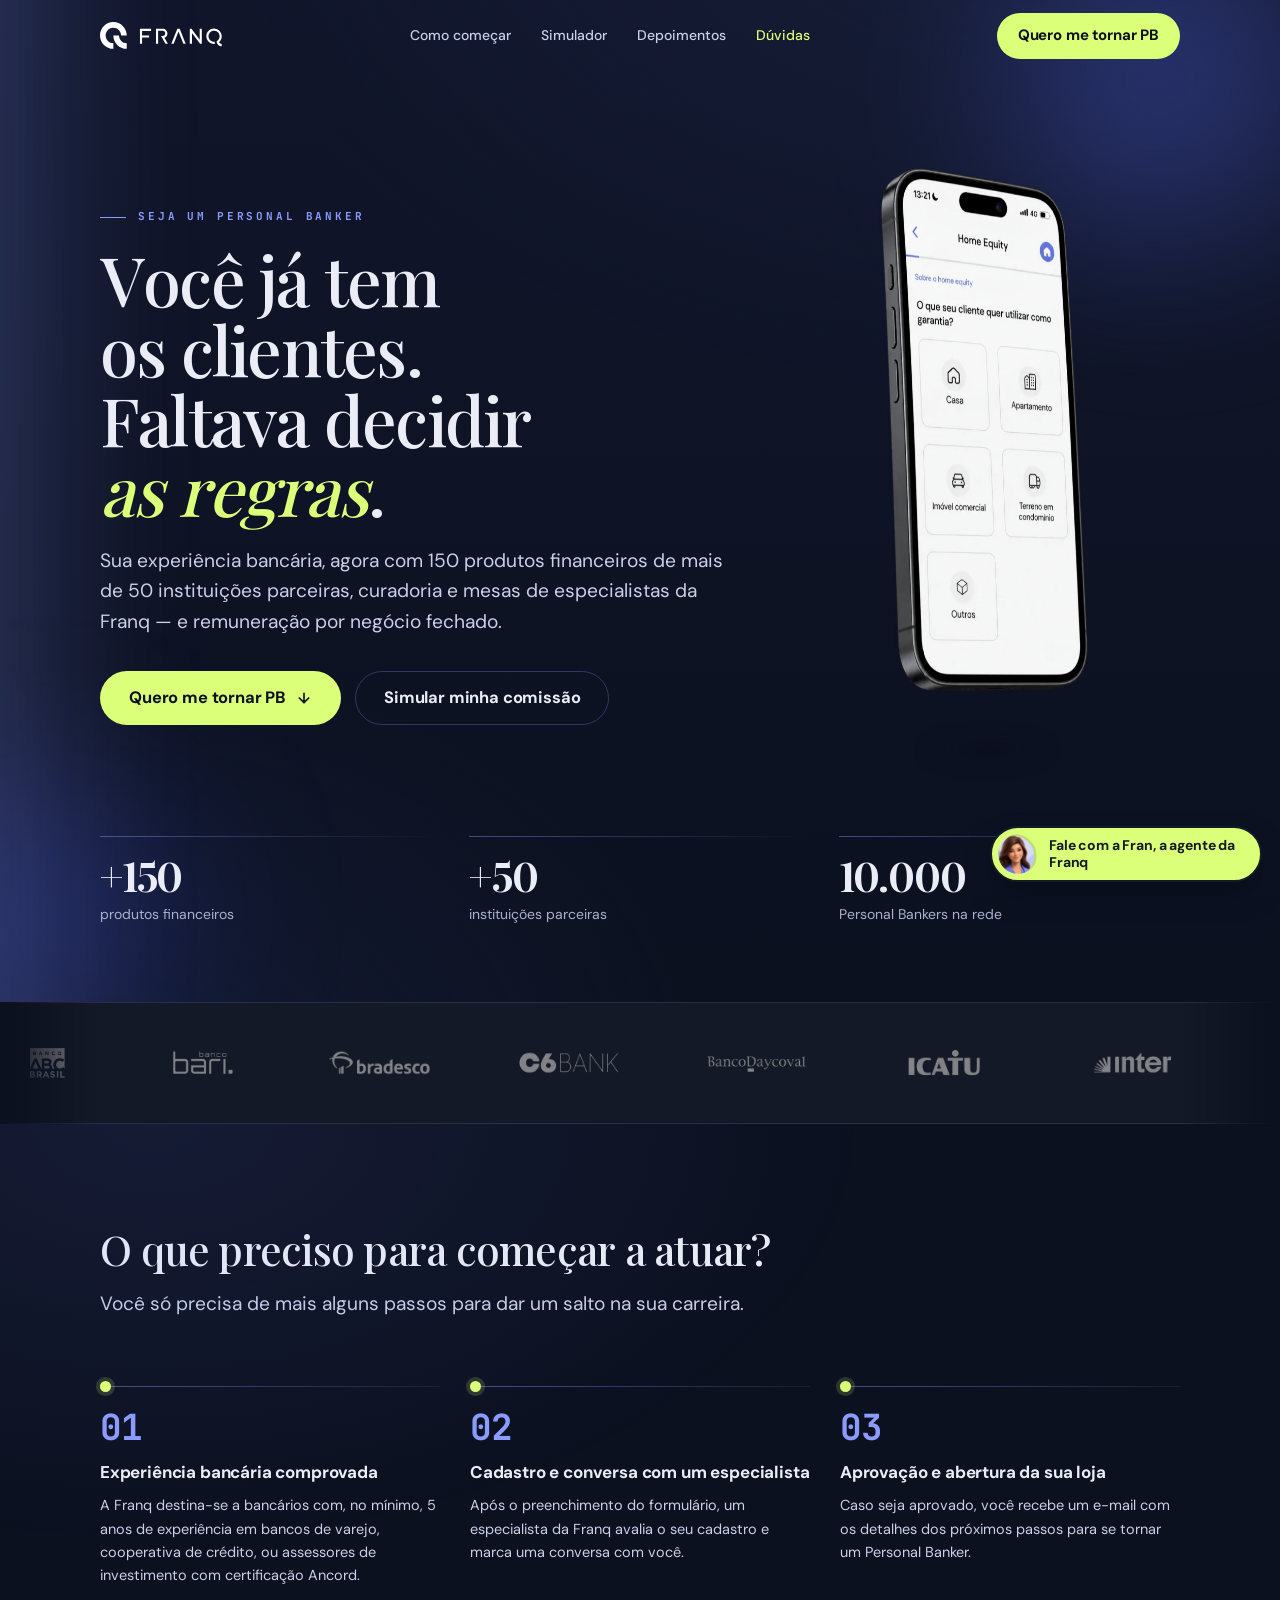
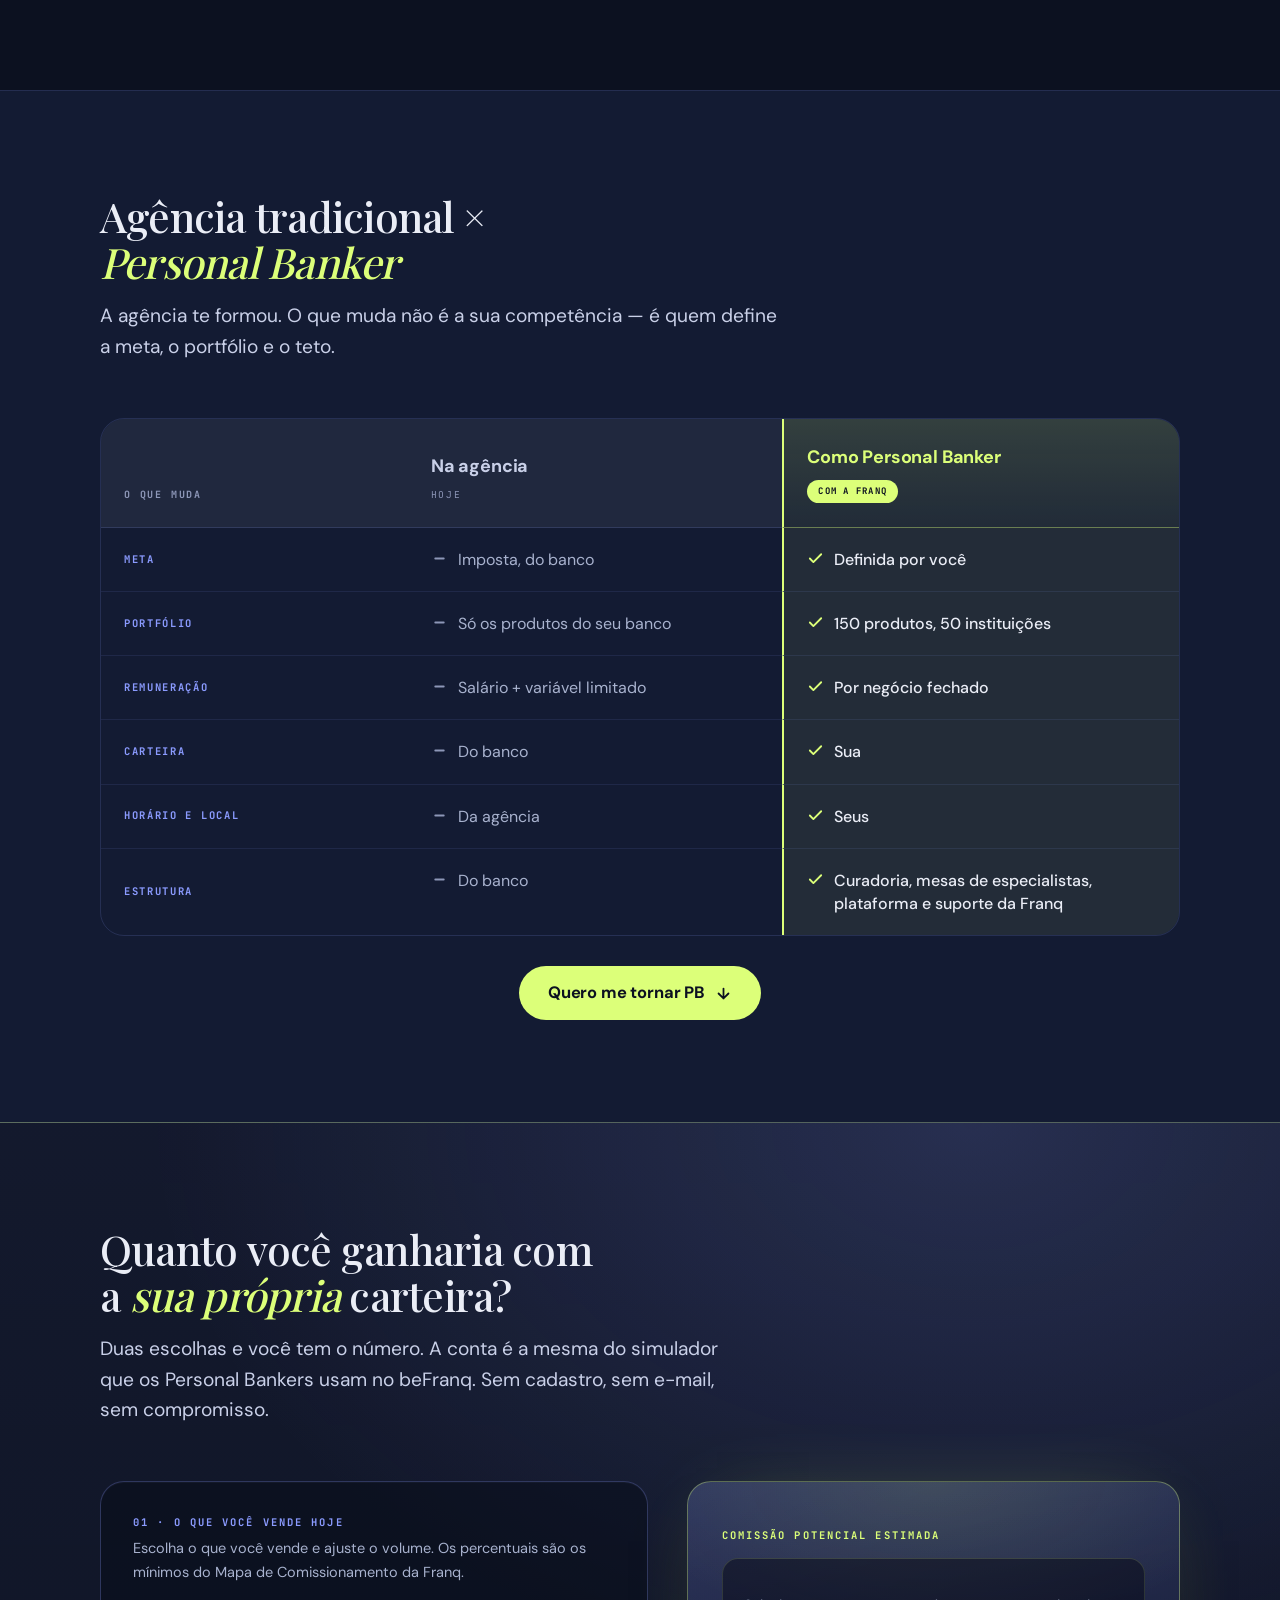
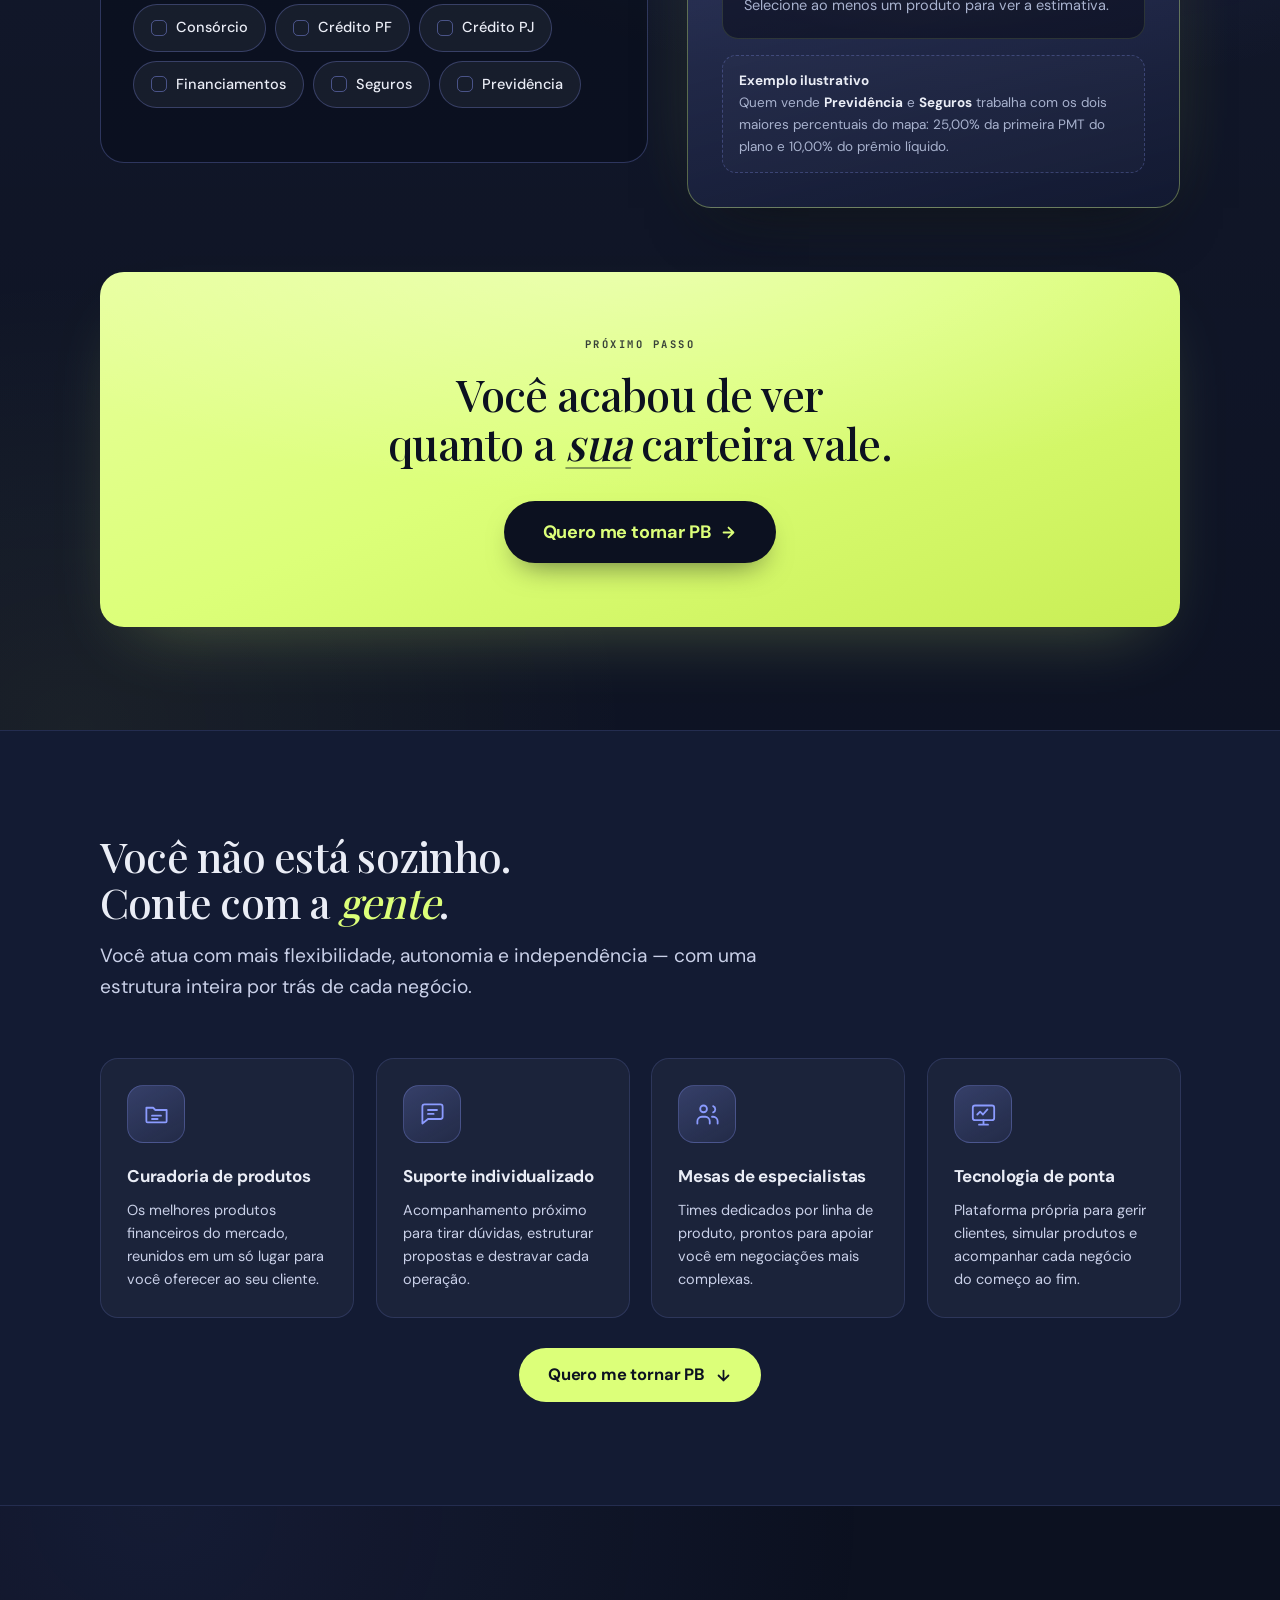
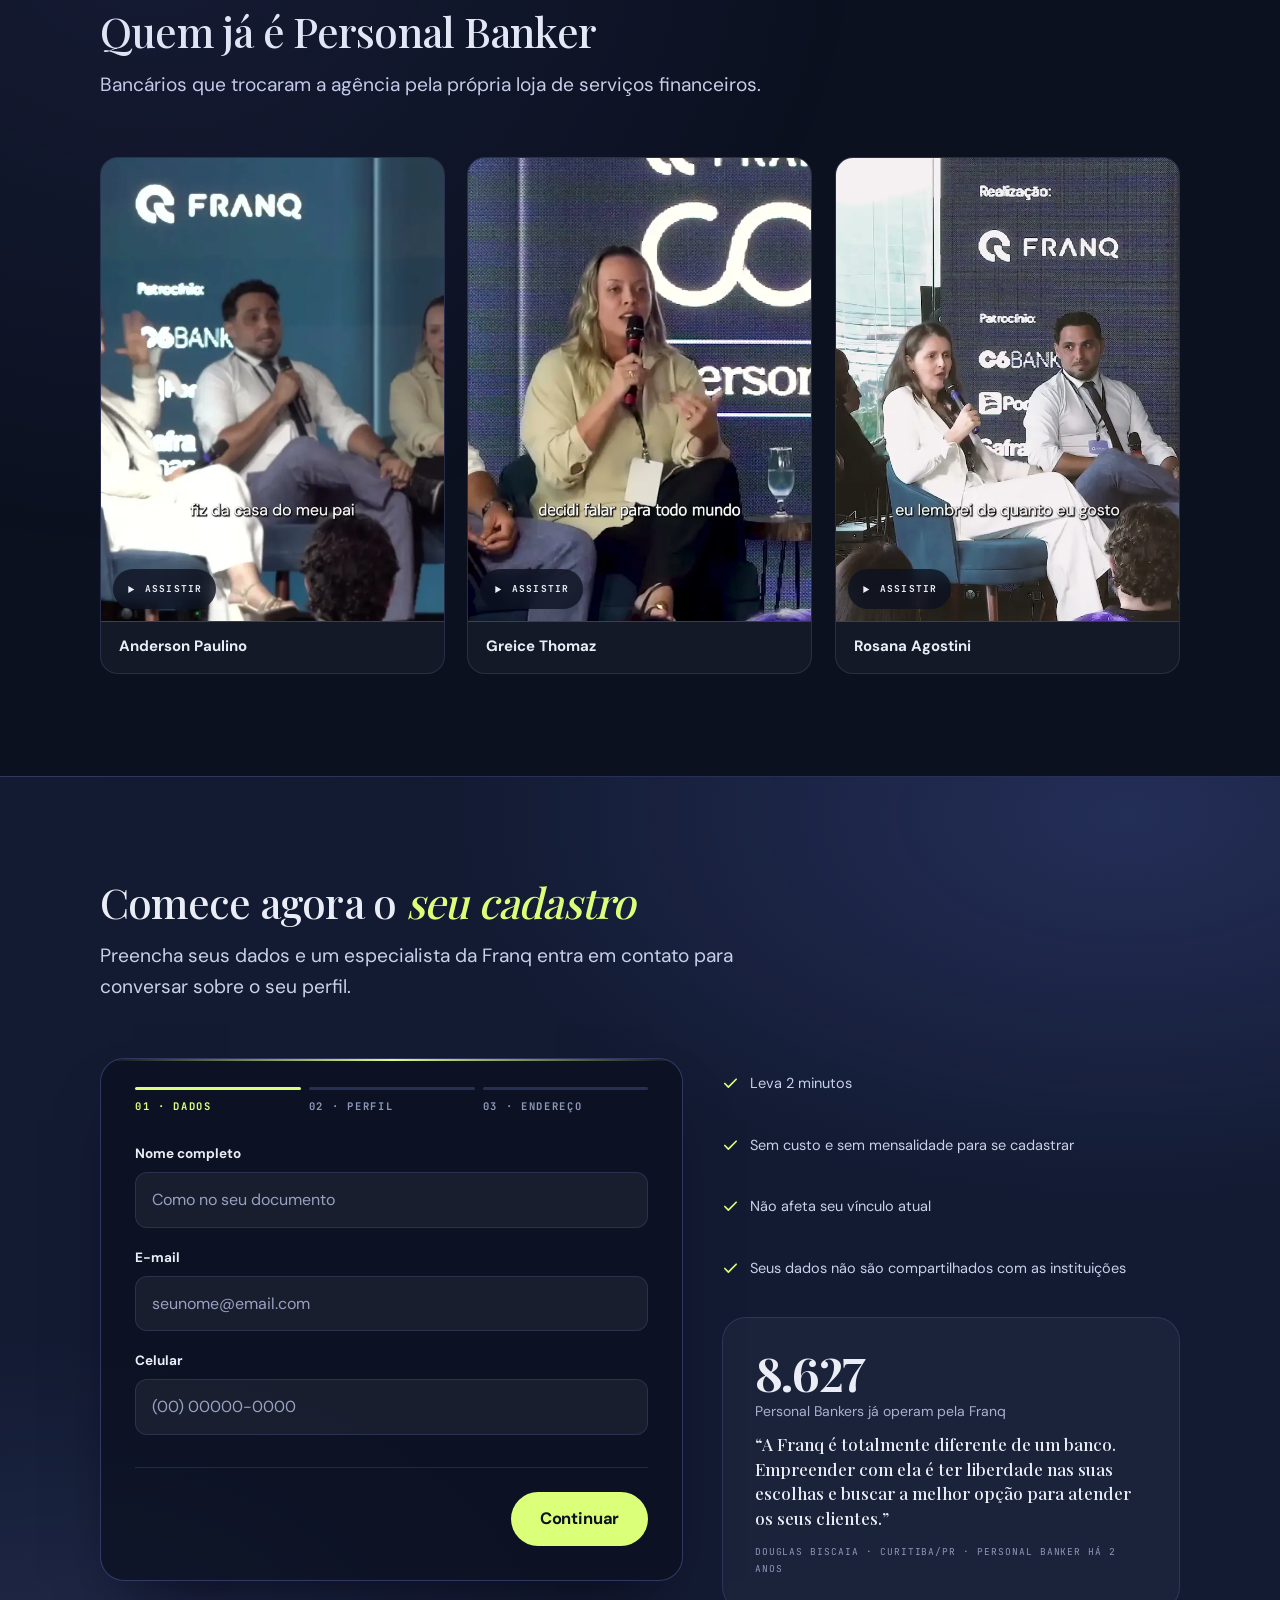
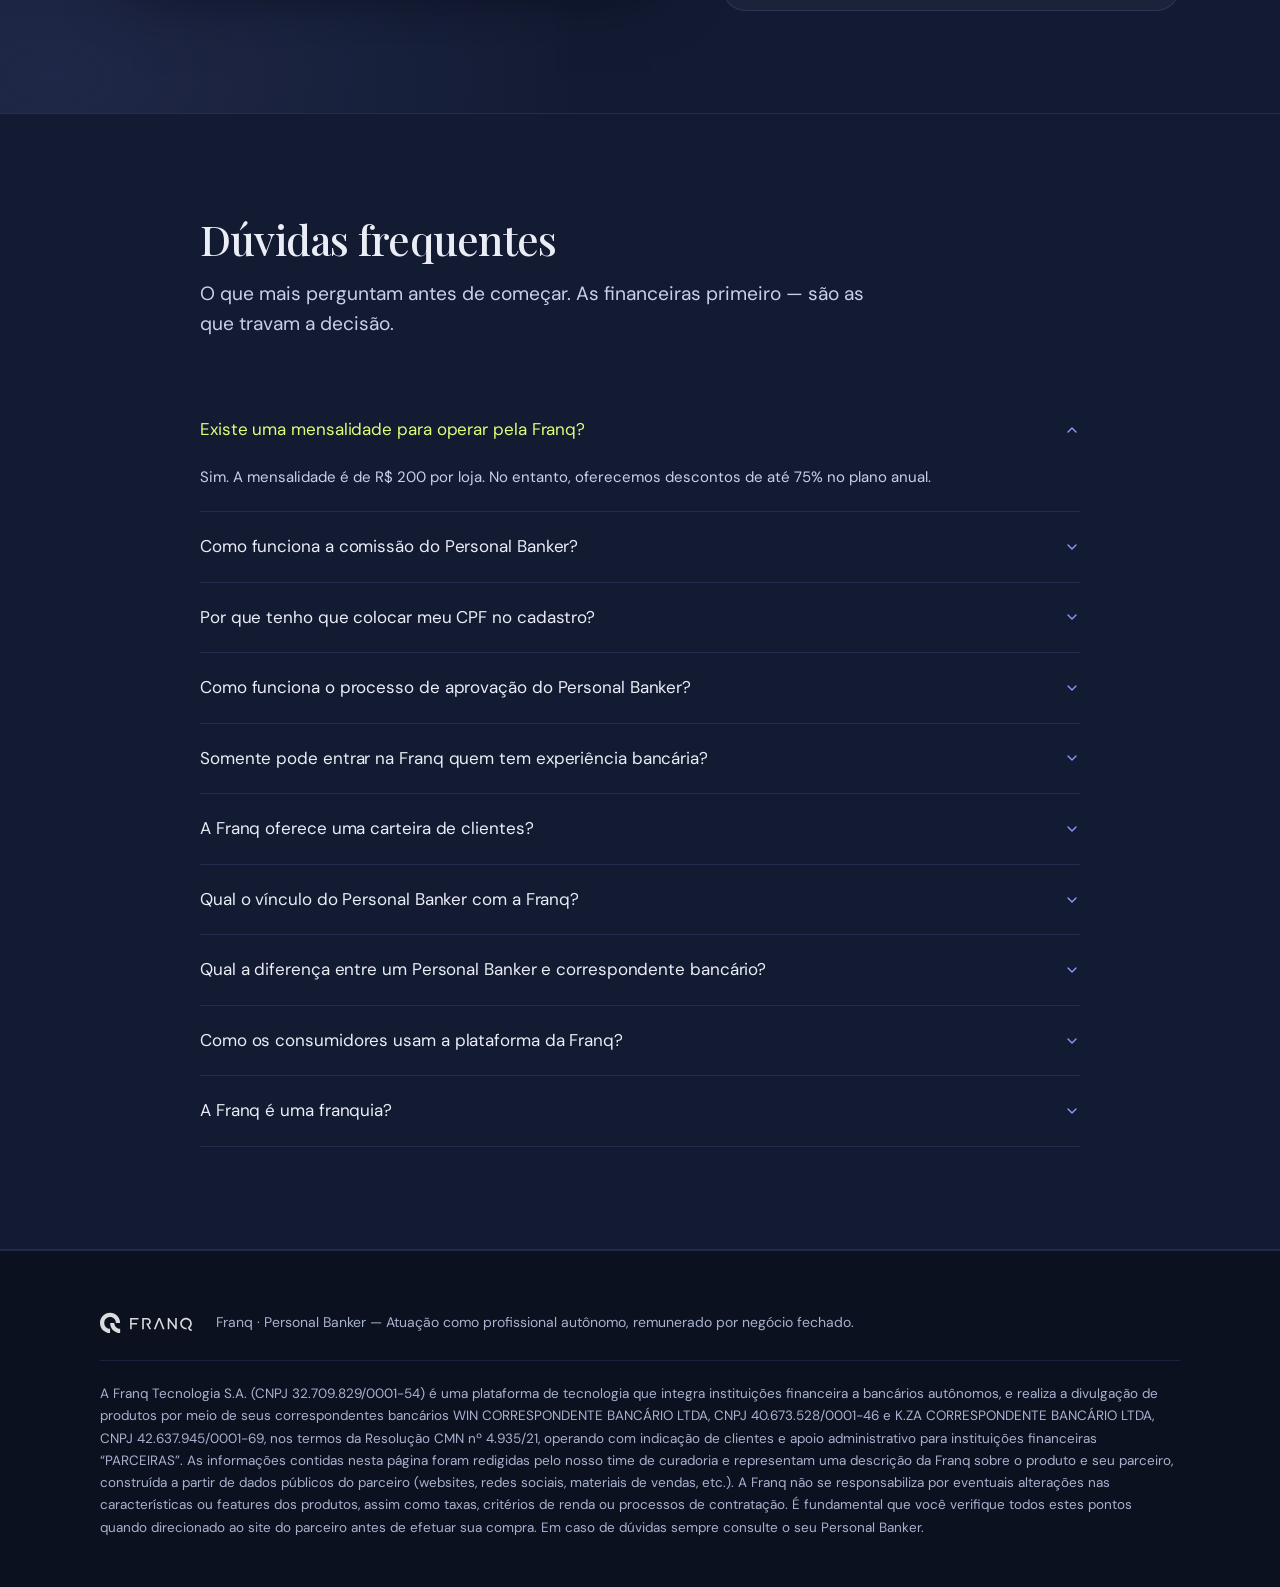
==== commit 4b86f387: "Render do iPhone no hero, no lugar do aparelho em CSS A perspectiva, a moldura, a Dynamic Island, os" ====
--- a/index.html
+++ b/index.html
@@ -80,35 +80,14 @@
         </div>
       </div>
 
-      <!-- iPhone em CSS 3D com o beFranq aberto. O palco tem a perspectiva;
-           o JS gira só a peça de dentro (.fq-fone), para não disputar o
-           transform da animação de entrada, que fica no palco.
-
-           A tela é uma captura real do beFranq em celular (fluxo de Home
-           Equity). A proporção dela, 1:2,163, bate com a da tela do aparelho,
-           1:2,167 — nada é cortado. A barra de status da captura fica onde a
-           Dynamic Island do CSS entra, com a hora à esquerda e a bateria à
-           direita, que é como um iPhone de verdade se parece. -->
+      <!-- Render do iPhone com a tela do beFranq (Home Equity). Substituiu o
+           aparelho desenhado em CSS: a perspectiva já vem embutida no arquivo,
+           e o PNG tem fundo transparente, então assenta direto no escuro do
+           hero. O palco segue dando a animação de entrada e o parallax. -->
       <div class="fq-fone-palco" id="fone-palco" data-entra>
-        <div class="fq-fone" id="fone" role="img" aria-label="Um iPhone com a plataforma beFranq aberta, na tela de Home Equity, perguntando que bem o cliente quer usar como garantia">
-
-          <span class="fq-fone__bt fq-fone__bt--silencioso" aria-hidden="true"></span>
-          <span class="fq-fone__bt fq-fone__bt--vol-mais" aria-hidden="true"></span>
-          <span class="fq-fone__bt fq-fone__bt--vol-menos" aria-hidden="true"></span>
-          <span class="fq-fone__bt fq-fone__bt--power" aria-hidden="true"></span>
-
-          <div class="fq-fone__corpo" aria-hidden="true">
-            <div class="fq-fone__tela">
-              <img class="fq-fone__shot" src="assets/img/befranq-home-equity.webp"
-                   width="560" height="1215" loading="eager" decoding="async" alt="">
-              <span class="fq-fone__ilha"></span>
-              <span class="fq-fone__inicio"></span>
-              <span class="fq-fone__vidro"></span>
-            </div>
-          </div>
-
-        </div>
-
+        <img class="fq-fone" id="fone" src="assets/img/befranq-iphone.webp"
+             width="760" height="950" loading="eager" decoding="async"
+             alt="Um iPhone com a plataforma beFranq aberta, na tela de Home Equity, perguntando que bem o cliente quer usar como garantia">
         <span class="fq-fone__sombra" aria-hidden="true"></span>
       </div>
     </div>
--- a/assets/css/lp.css
+++ b/assets/css/lp.css
@@ -704,138 +704,44 @@
 
 /* =========================================================================
    IPHONE DO HERO
-   Aparelho desenhado em CSS, sem imagem. Divisão de trabalho igual à do
-   MacBook que ele substituiu, para o JS de giro não mudar:
-     .fq-fone-palco  perspectiva + animação de entrada (CSS)
-     .fq-fone        giro pelo mouse + parallax de scroll (JS, --rx/--ry/--dy)
-     .fq-fone__vidro reflexo que corre no vidro (JS, --gl)
-
-   Dimensionado pela ALTURA, não pela largura: um celular 9:19,5 com a
-   largura da coluna do hero teria mais de mil pixels de altura.
+   Render com a tela do beFranq, fundo transparente. Substituiu o aparelho
+   que era desenhado em CSS.
+
+   NÃO há giro em 3D aqui: a perspectiva já vem embutida no arquivo, e
+   rotacionar por cima dela daria perspectiva dupla — o aparelho pareceria
+   dobrado. O que resta é translação, que acompanha o mouse e o scroll sem
+   brigar com o render.
    ====================================================================== */
 .fq-fone-palco {
   position: relative;
-  perspective: 1500px;
-  perspective-origin: 50% 44%;
   display: flex;
   justify-content: center;
-  padding-bottom: 34px;      /* espaço para a sombra no chão */
+  padding-bottom: 30px;      /* espaço para a sombra no chão */
 }
 
 .fq-fone {
-  --rx: 0deg;
-  --ry: 0deg;
-  --dy: 0px;
-  position: relative;
-  height: clamp(420px, 46vw, 560px);
-  aspect-ratio: 9 / 19.5;
-  transform-style: preserve-3d;
-  transform: translate3d(0, var(--dy), 0) rotateX(var(--rx)) rotateY(var(--ry));
+  --dx: 0px;    /* mouse, horizontal */
+  --my: 0px;    /* mouse, vertical */
+  --dy: 0px;    /* scroll */
+  display: block;
+  height: clamp(420px, 46vw, 580px);
+  width: auto;
+  max-width: 100%;
+  transform: translate3d(var(--dx), calc(var(--my) + var(--dy)), 0);
   will-change: transform;
 }
 
-/* corpo: titânio escuro, com a quina clara que o alumínio faz na luz */
-.fq-fone__corpo {
-  position: absolute;
-  inset: 0;
-  border-radius: 13.5%/6.2%;
-  padding: 1.9%;
-  background:
-    linear-gradient(118deg, rgba(var(--c-luz), .30) 0%, rgba(var(--c-luz), 0) 28%),
-    linear-gradient(170deg, #5B6170 0%, #343A47 24%, #272C37 62%, #434A59 100%);
-  box-shadow:
-    inset 0 0 0 1px rgba(var(--c-luz), .22),
-    0 30px 60px -28px rgba(var(--c-sombra), .95);
-}
-
-.fq-fone__tela {
-  position: relative;
-  width: 100%;
-  height: 100%;
-  border-radius: 11.5%/5.3%;
-  overflow: hidden;
-  background: #05070E;
-  box-shadow: inset 0 0 0 1px rgba(0,0,0,.85);
-}
-
-/* a captura preenche a tela. Sendo uma captura de celular, a proporção já
-   bate com a do aparelho: `cover` não descarta nada. */
-.fq-fone__shot {
-  position: absolute;
-  inset: 0;
-  width: 100%;
-  height: 100%;
-  object-fit: cover;
-  object-position: 50% 0;
-  display: block;
-}
-
-/* Dynamic Island */
-.fq-fone__ilha {
-  position: absolute;
-  top: 1.6%;
-  left: 50%;
-  transform: translateX(-50%);
-  width: 31%;
-  height: 4.1%;
-  border-radius: var(--r-pill);
-  background: #05070E;
-  z-index: 3;
-}
-
-/* barra de início */
-.fq-fone__inicio {
-  position: absolute;
-  bottom: 1.1%;
-  left: 50%;
-  transform: translateX(-50%);
-  width: 35%;
-  height: 0.55%;
-  min-height: 3px;
-  border-radius: var(--r-pill);
-  background: rgba(255,255,255,.55);
-  z-index: 3;
-}
-
-/* reflexo do vidro: corre conforme o aparelho gira */
-.fq-fone__vidro {
-  position: absolute;
-  inset: -20% -40%;
-  z-index: 2;
-  pointer-events: none;
-  transform: translateX(calc(var(--gl, 0) * 1%));
-  background: linear-gradient(104deg,
-    rgba(255,255,255,0) 38%,
-    rgba(255,255,255,.06) 47%,
-    rgba(255,255,255,.11) 50%,
-    rgba(255,255,255,.06) 53%,
-    rgba(255,255,255,0) 62%);
-}
-
-/* botões laterais */
-.fq-fone__bt {
-  position: absolute;
-  width: 1.9%;
-  border-radius: 2px;
-  background: linear-gradient(90deg, #2B313D, #596073 60%, #333945);
-  z-index: 1;
-}
-.fq-fone__bt--silencioso { left: -1.2%; top: 17.5%; height: 4.2%; }
-.fq-fone__bt--vol-mais   { left: -1.2%; top: 24.5%; height: 7.4%; }
-.fq-fone__bt--vol-menos  { left: -1.2%; top: 33.5%; height: 7.4%; }
-.fq-fone__bt--power      { right: -1.2%; top: 27%;  height: 10.5%; }
-
-/* sombra no chão, fora do 3D */
+/* sombra no chão: o render vem recortado, sem apoio nenhum */
 .fq-fone__sombra {
   position: absolute;
   left: 50%;
-  bottom: 4px;
-  width: 58%;
-  height: 26px;
+  bottom: 10px;
+  width: 46%;
+  height: 24px;
   transform: translateX(-50%);
   border-radius: 50%;
-  background: radial-gradient(50% 50% at 50% 50%, rgba(var(--c-sombra), .85), rgba(var(--c-sombra), 0) 72%);
-  filter: blur(9px);
+  background: radial-gradient(50% 50% at 50% 50%, rgba(var(--c-sombra), .8), rgba(var(--c-sombra), 0) 72%);
+  filter: blur(10px);
   z-index: -1;
 }
 
@@ -1744,7 +1650,7 @@
   .fq-pilares { grid-template-columns: repeat(2, minmax(0,1fr)); }
   .fq-deps { grid-template-columns: repeat(2, minmax(0,1fr)); }
   .fq-hero__grid { grid-template-columns: minmax(0, 1fr); }
-  .fq-fone-palco { padding-bottom: 28px; }
+  .fq-fone-palco { padding-bottom: 24px; }
 }
 
 @media (max-width: 760px) {
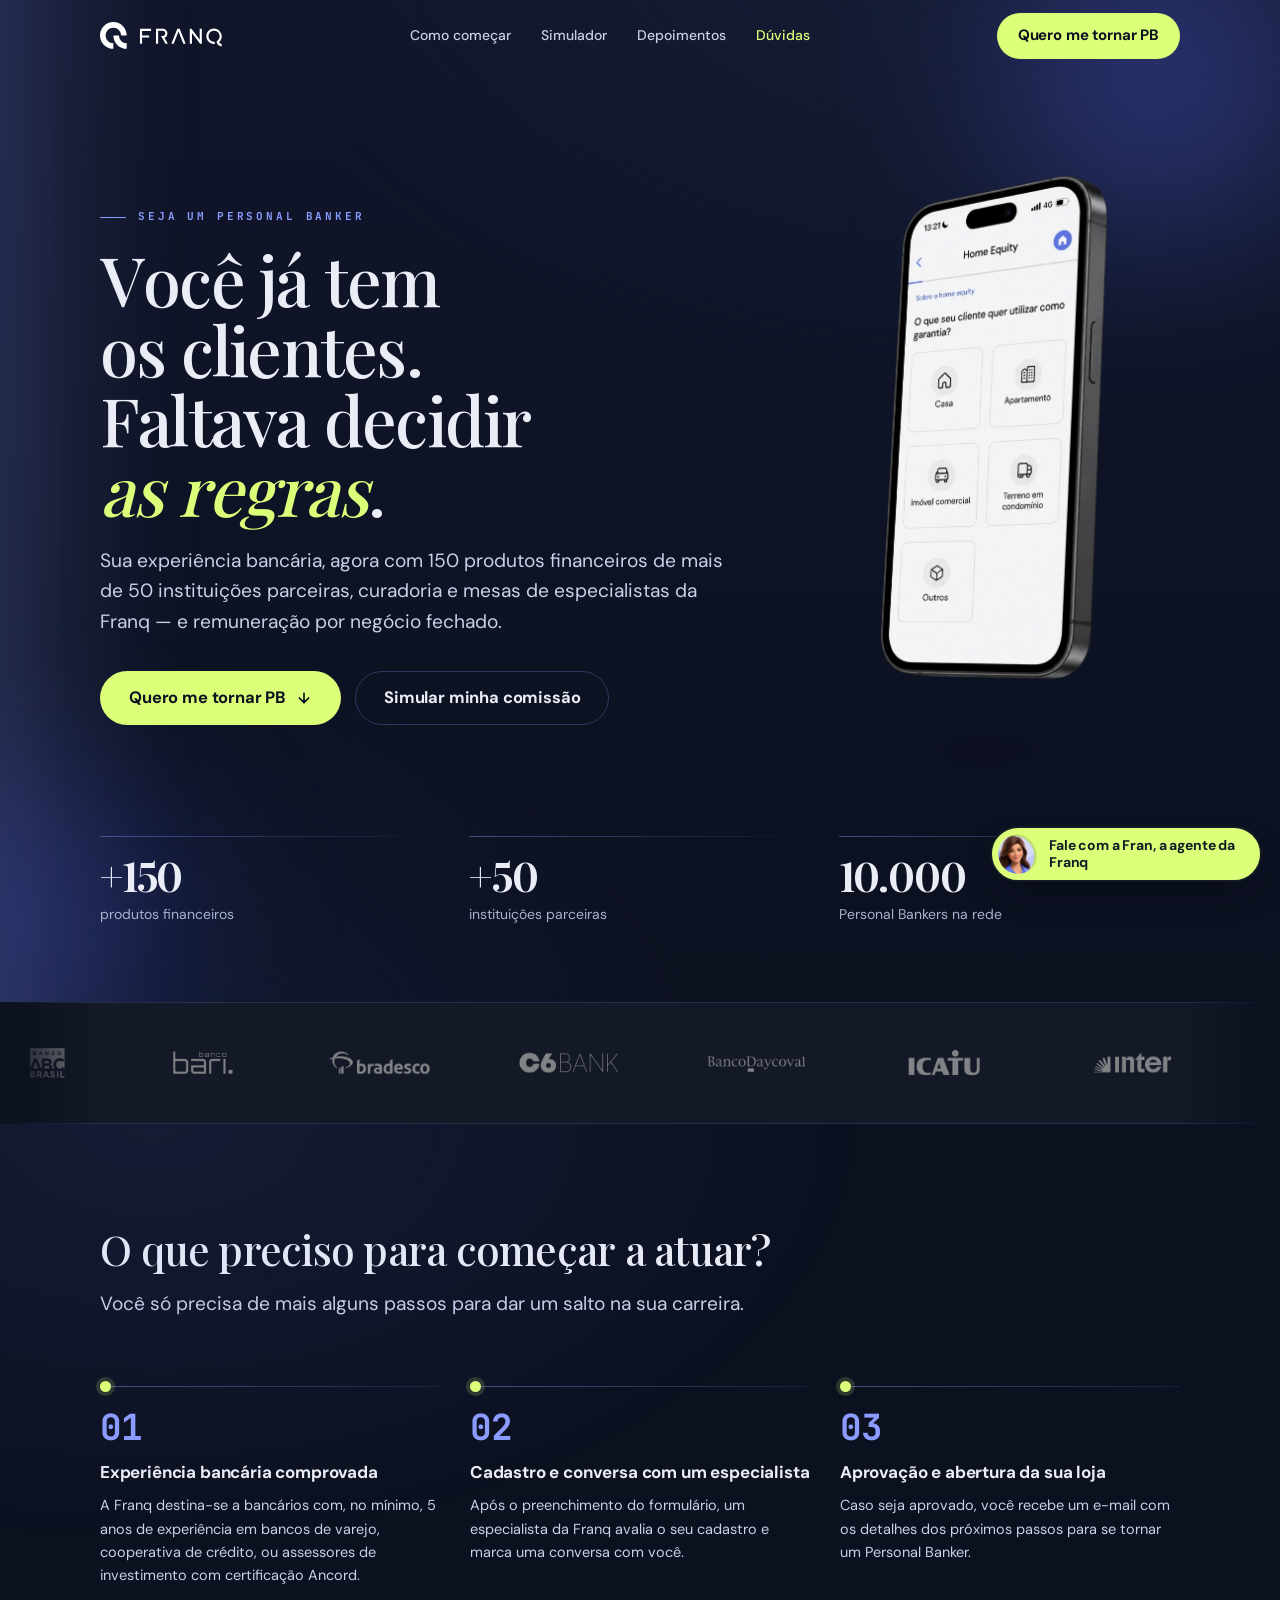
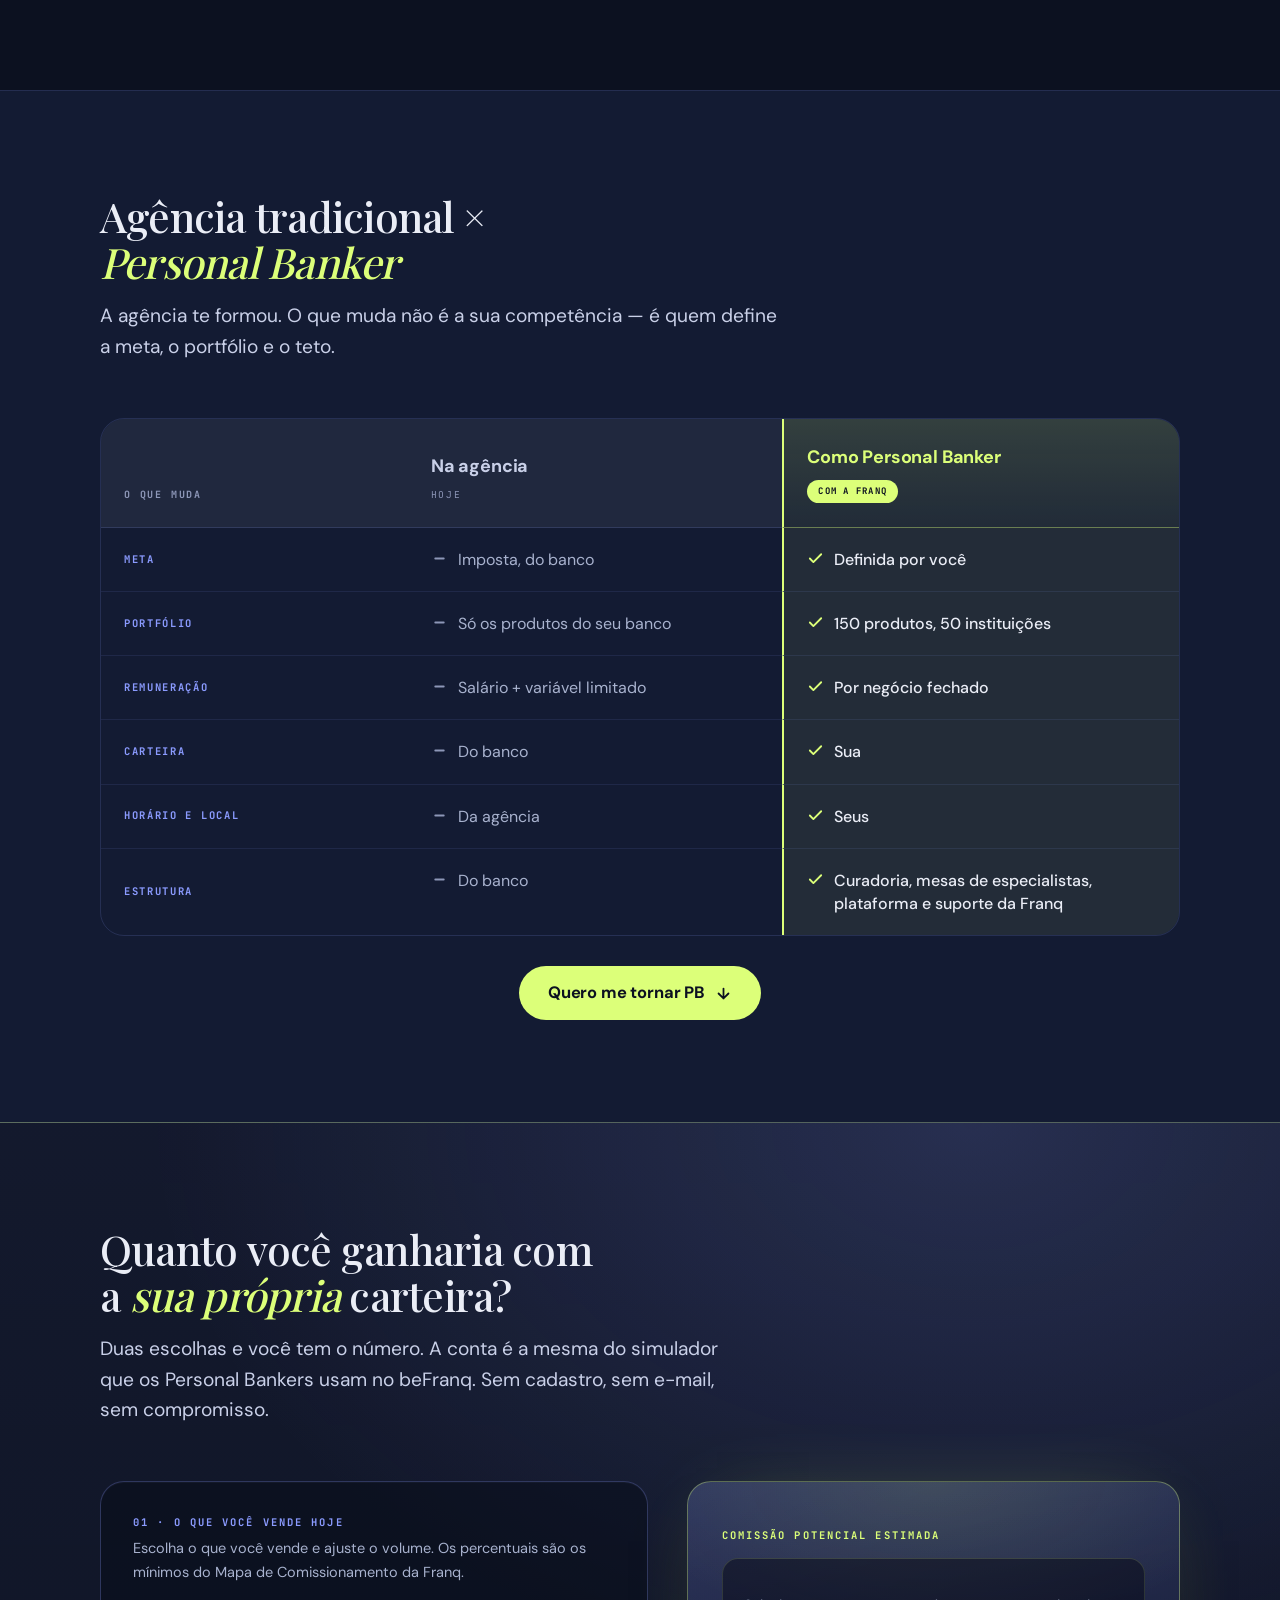
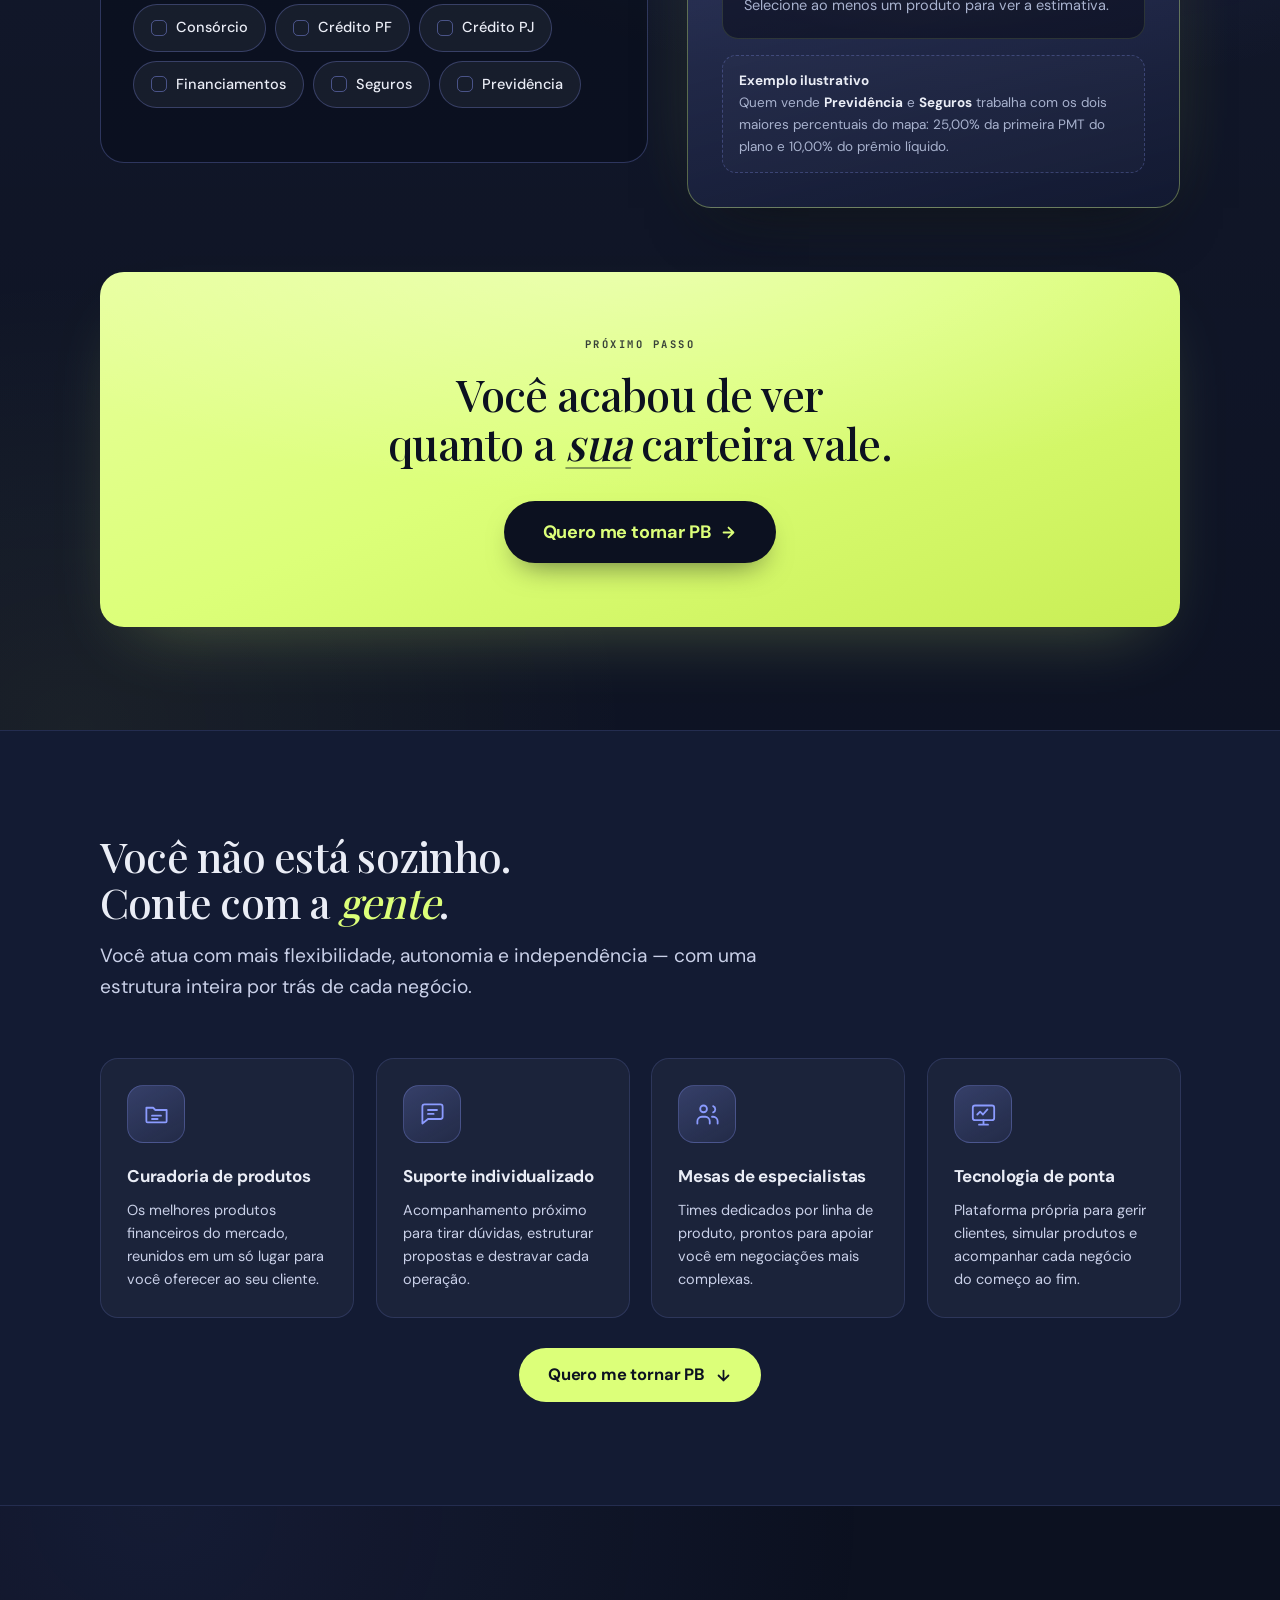
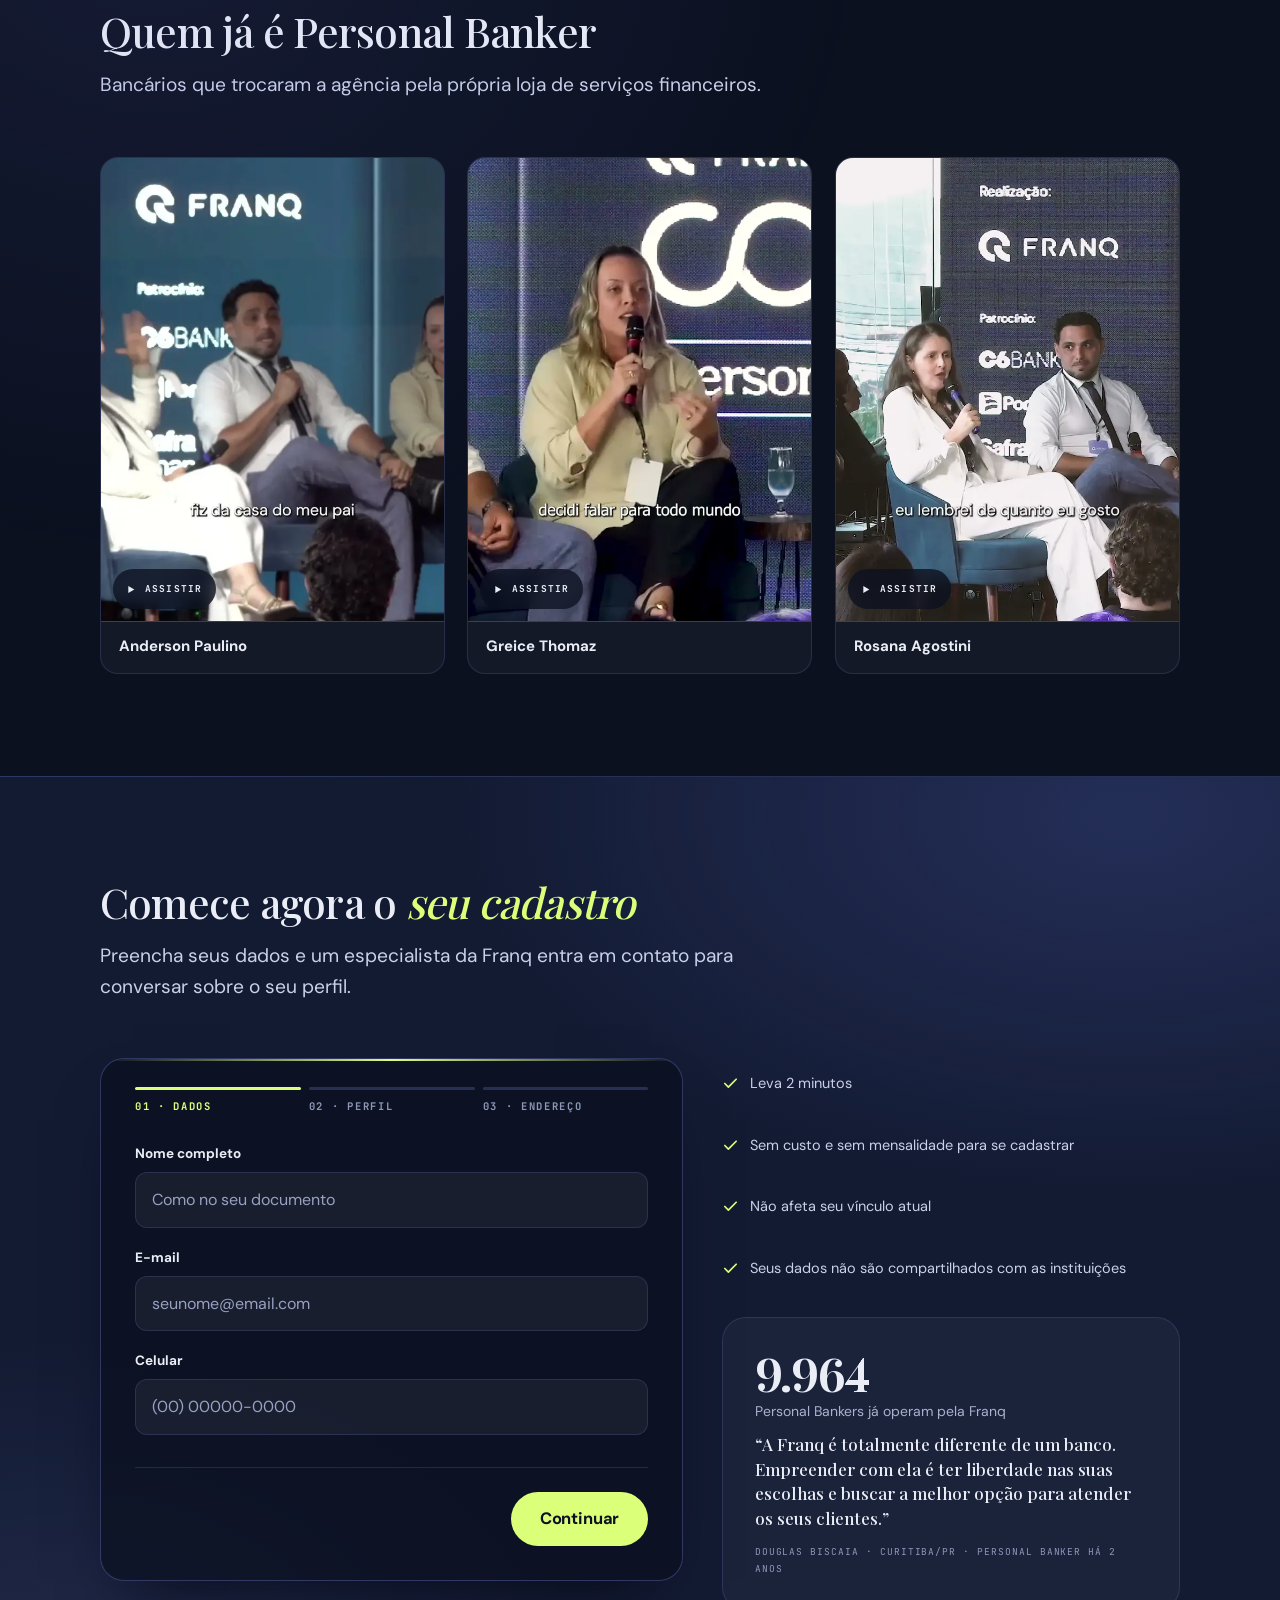
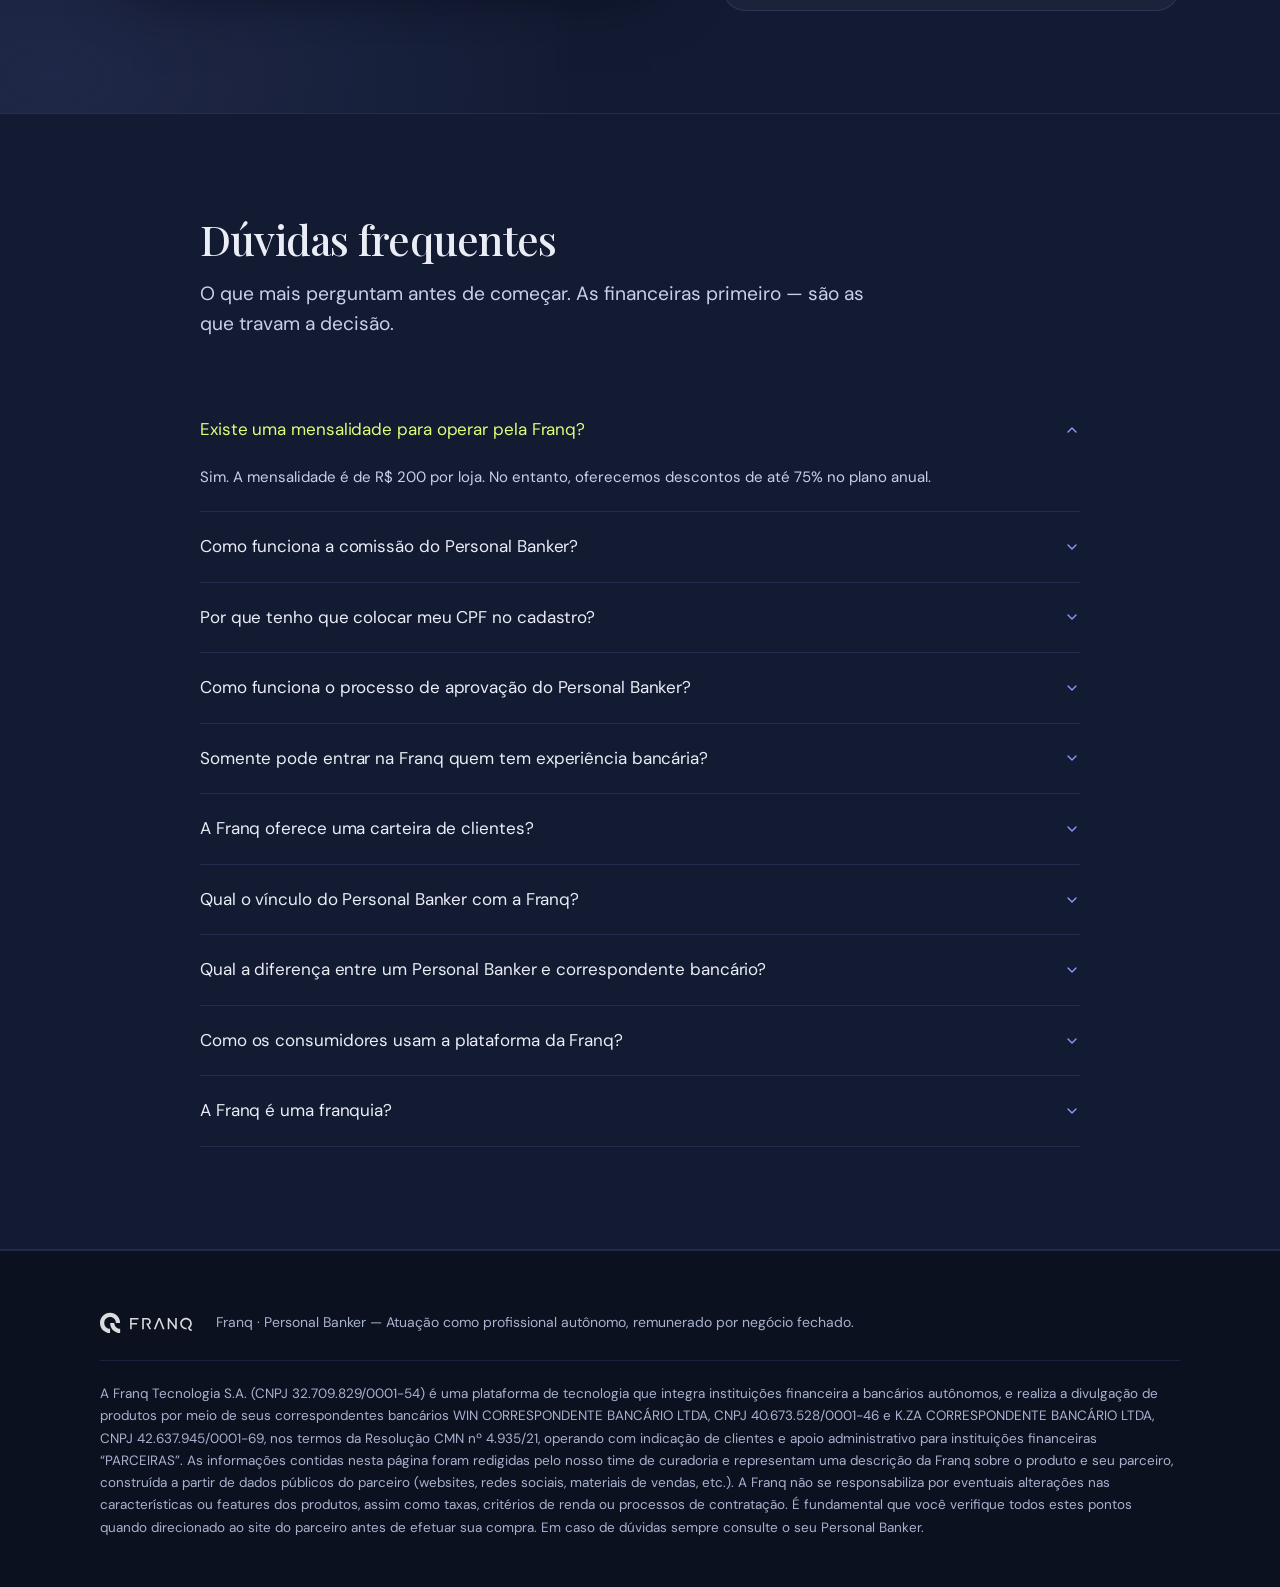
==== commit 8fa2cafb: "Novo render do iPhone, e correção de um esticamento latente Troca do arquivo do hero. 84 KB -> 49 KB" ====
--- a/index.html
+++ b/index.html
@@ -86,7 +86,7 @@
            hero. O palco segue dando a animação de entrada e o parallax. -->
       <div class="fq-fone-palco" id="fone-palco" data-entra>
         <img class="fq-fone" id="fone" src="assets/img/befranq-iphone.webp"
-             width="760" height="950" loading="eager" decoding="async"
+             width="780" height="1170" loading="eager" decoding="async"
              alt="Um iPhone com a plataforma beFranq aberta, na tela de Home Equity, perguntando que bem o cliente quer usar como garantia">
         <span class="fq-fone__sombra" aria-hidden="true"></span>
       </div>
--- a/assets/css/lp.css
+++ b/assets/css/lp.css
@@ -725,8 +725,12 @@
   --dy: 0px;    /* scroll */
   display: block;
   height: clamp(420px, 46vw, 580px);
-  width: auto;
-  max-width: 100%;
+  width: 100%;
+  /* `contain`, não o `fill` padrão: a altura é fixa e a largura é limitada
+     pela coluna, então sem isto o render é ESTICADO para preencher a caixa —
+     o aparelho anterior saía 21% mais alto do que é. Com o fundo
+     transparente, a sobra do contain é invisível. */
+  object-fit: contain;
   transform: translate3d(var(--dx), calc(var(--my) + var(--dy)), 0);
   will-change: transform;
 }
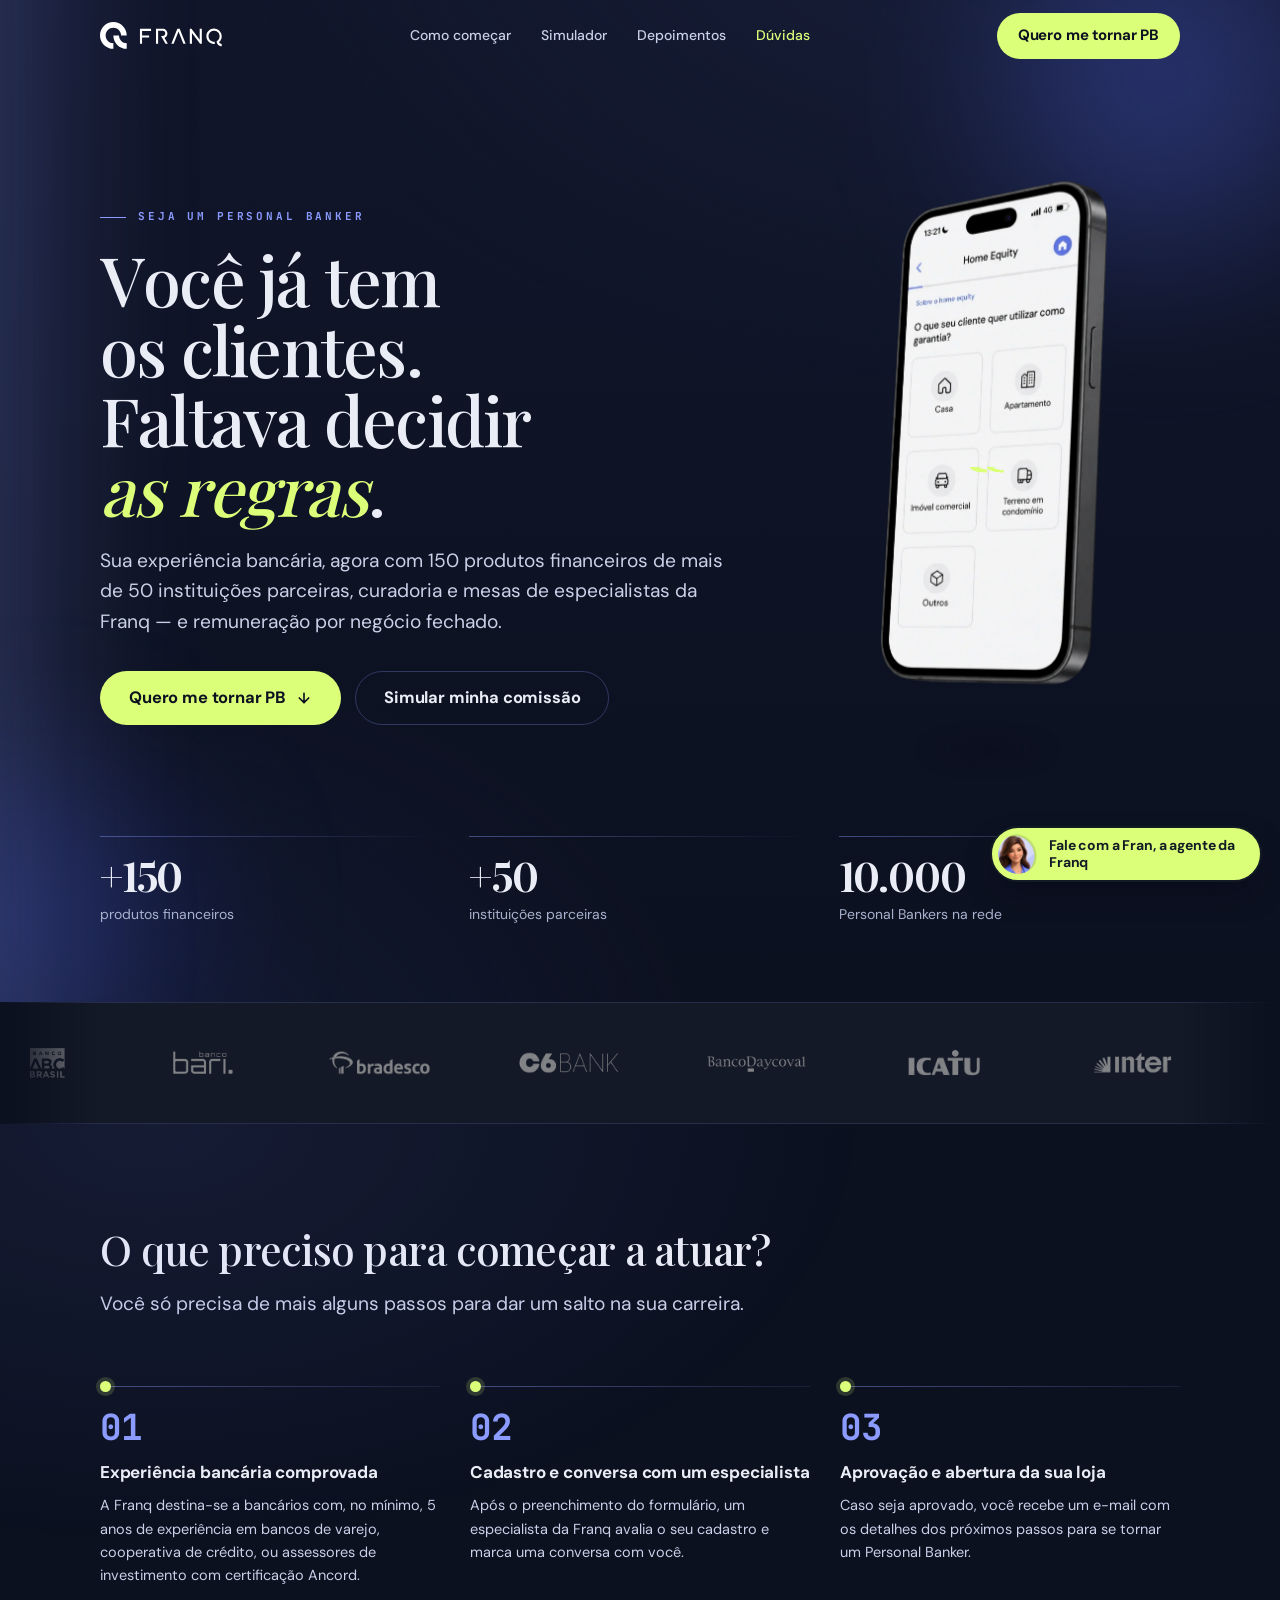
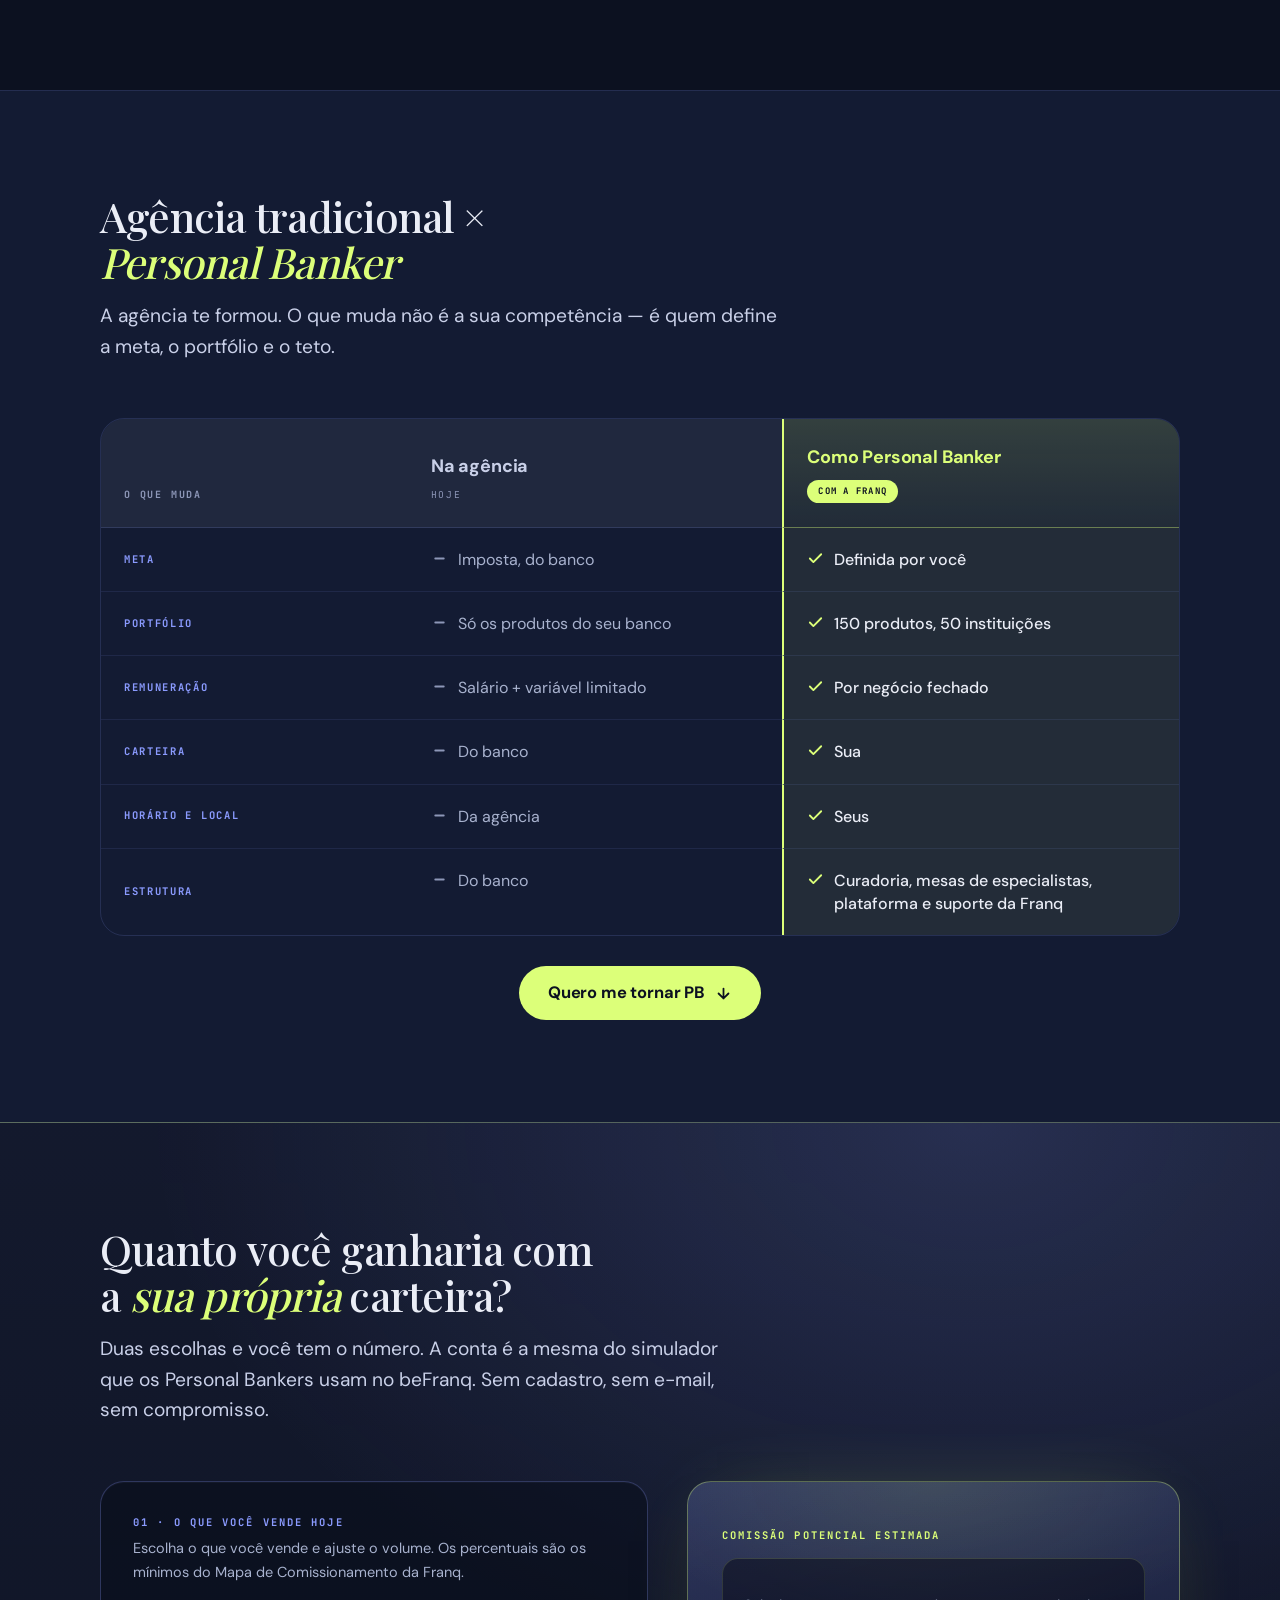
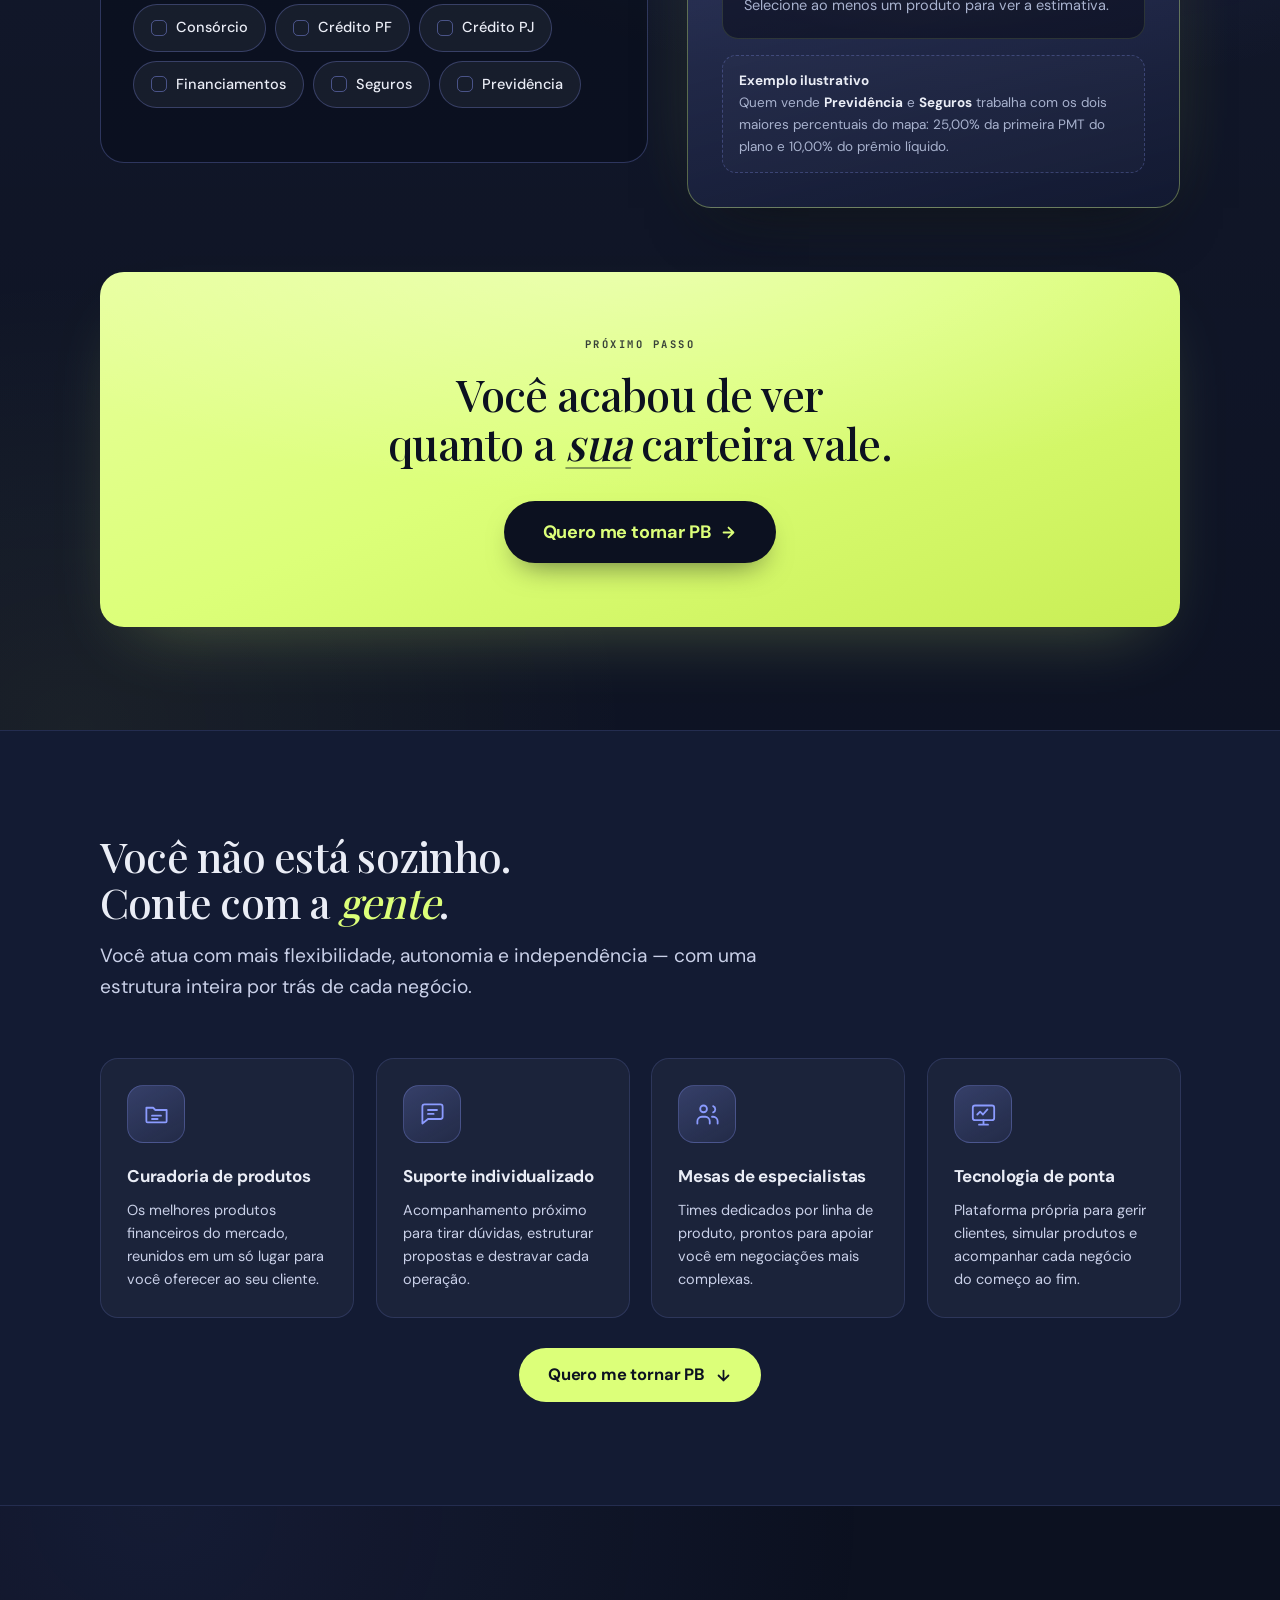
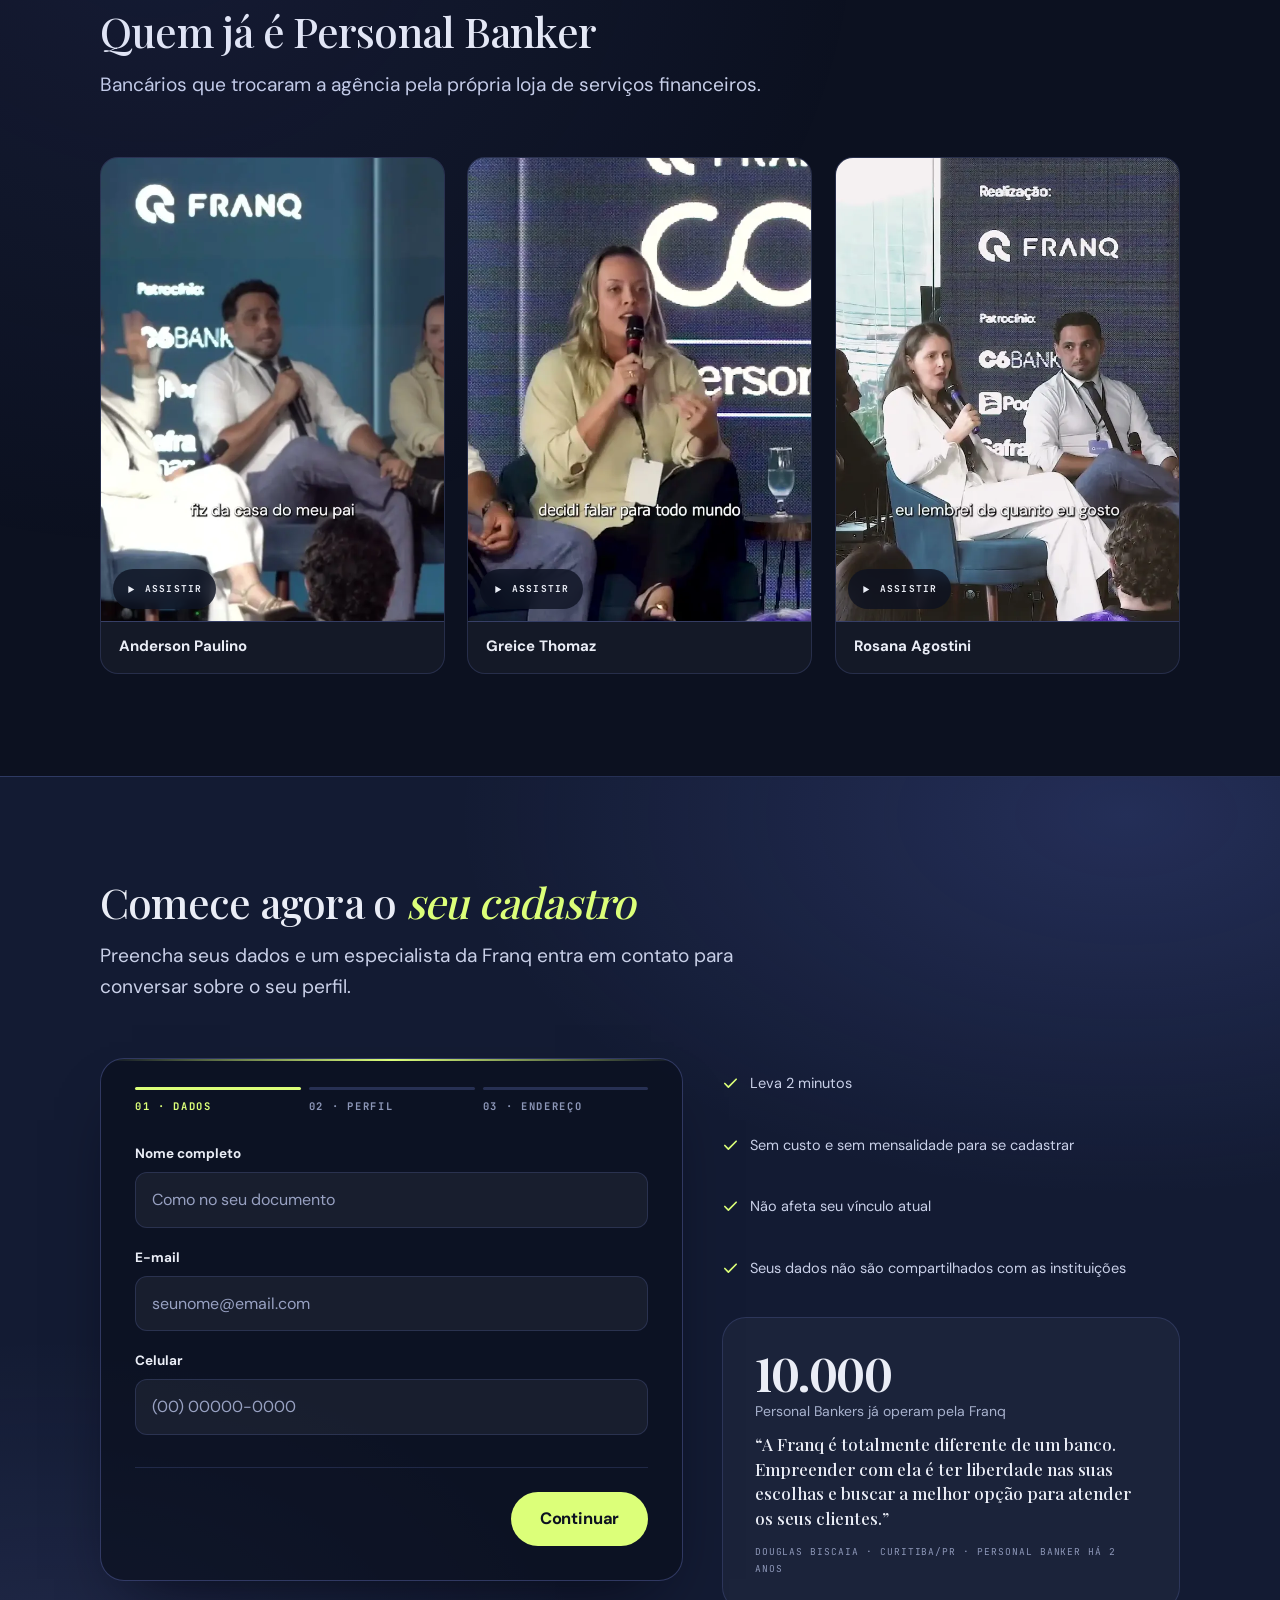
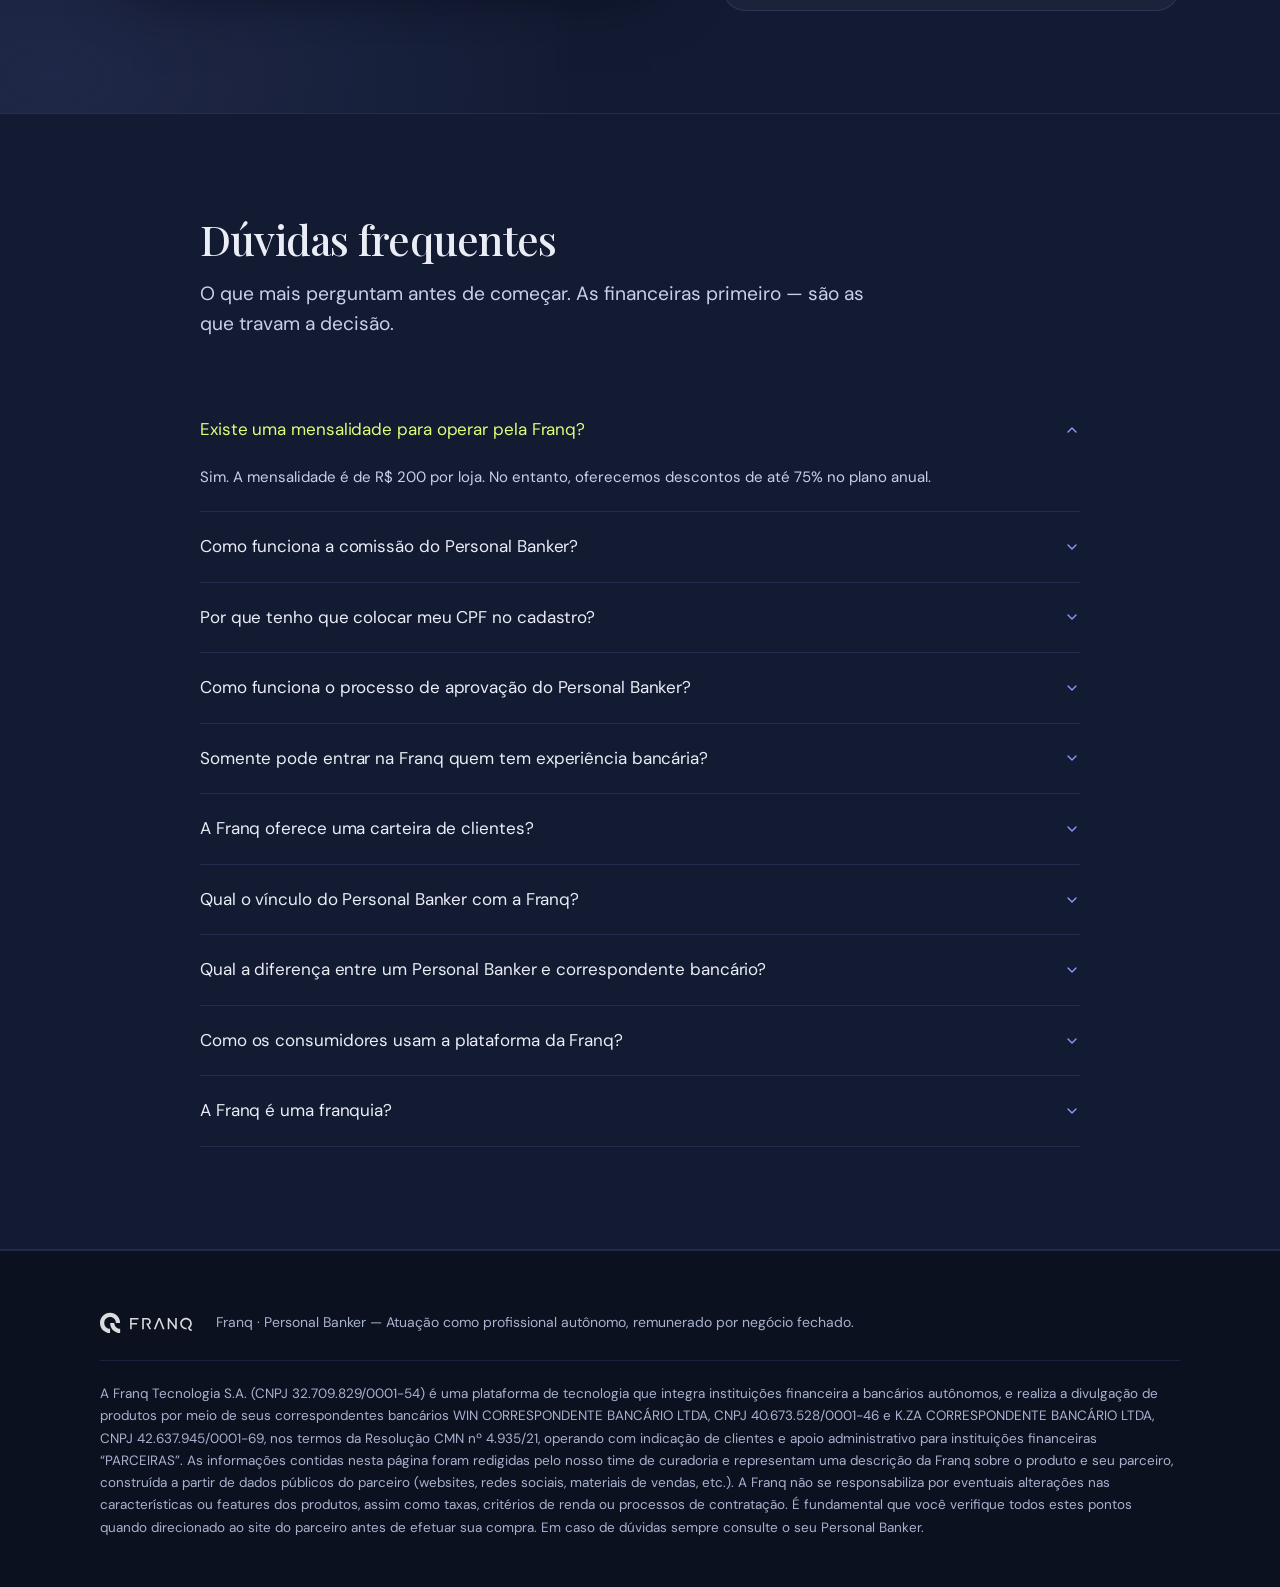
==== commit 3a2d438a: "Símbolo da Franq orbitando o iPhone em 3D Três marcas num anel inclinado em rotateX(72deg) ao redor " ====
--- a/index.html
+++ b/index.html
@@ -88,6 +88,17 @@
         <img class="fq-fone" id="fone" src="assets/img/befranq-iphone.webp"
              width="780" height="1170" loading="eager" decoding="async"
              alt="Um iPhone com a plataforma beFranq aberta, na tela de Home Equity, perguntando que bem o cliente quer usar como garantia">
+        <!-- A marca da Franq orbitando o aparelho. Órbita 3D de verdade: as
+             peças e o render vivem no mesmo contexto `preserve-3d`, então
+             quem decide o que passa na frente e o que passa atrás é o
+             navegador, pelo Z de cada uma — não um z-index alternado.
+             Decorativa: aria-hidden, e some em reduced-motion. -->
+        <div class="fq-orbita" aria-hidden="true">
+          <span class="fq-orbita__q fq-orbita__q--1"><svg viewBox="0 0 58 58" fill="none"><path d="M45.4725 28.843C45.4725 19.6407 37.9966 12.1552 28.8061 12.1552C19.6156 12.1552 12.1397 19.6407 12.1397 28.843C12.1397 38.0452 19.6156 45.5307 28.8061 45.5307V57.6859C12.9627 57.6859 0 44.7066 0 28.843C0 12.9793 12.8942 0 28.8061 0C44.6495 0 57.6122 12.9107 57.6122 28.843H45.4725Z" fill="currentColor"/><path d="M28.8061 28.843H40.9458C40.9458 38.0452 48.4217 45.5307 57.6122 45.5307V57.6859C41.7689 57.6859 28.8061 44.7753 28.8061 28.843Z" fill="currentColor"/></svg></span>
+          <span class="fq-orbita__q fq-orbita__q--2"><svg viewBox="0 0 58 58" fill="none"><path d="M45.4725 28.843C45.4725 19.6407 37.9966 12.1552 28.8061 12.1552C19.6156 12.1552 12.1397 19.6407 12.1397 28.843C12.1397 38.0452 19.6156 45.5307 28.8061 45.5307V57.6859C12.9627 57.6859 0 44.7066 0 28.843C0 12.9793 12.8942 0 28.8061 0C44.6495 0 57.6122 12.9107 57.6122 28.843H45.4725Z" fill="currentColor"/><path d="M28.8061 28.843H40.9458C40.9458 38.0452 48.4217 45.5307 57.6122 45.5307V57.6859C41.7689 57.6859 28.8061 44.7753 28.8061 28.843Z" fill="currentColor"/></svg></span>
+          <span class="fq-orbita__q fq-orbita__q--3"><svg viewBox="0 0 58 58" fill="none"><path d="M45.4725 28.843C45.4725 19.6407 37.9966 12.1552 28.8061 12.1552C19.6156 12.1552 12.1397 19.6407 12.1397 28.843C12.1397 38.0452 19.6156 45.5307 28.8061 45.5307V57.6859C12.9627 57.6859 0 44.7066 0 28.843C0 12.9793 12.8942 0 28.8061 0C44.6495 0 57.6122 12.9107 57.6122 28.843H45.4725Z" fill="currentColor"/><path d="M28.8061 28.843H40.9458C40.9458 38.0452 48.4217 45.5307 57.6122 45.5307V57.6859C41.7689 57.6859 28.8061 44.7753 28.8061 28.843Z" fill="currentColor"/></svg></span>
+        </div>
+
         <span class="fq-fone__sombra" aria-hidden="true"></span>
       </div>
     </div>
--- a/assets/css/lp.css
+++ b/assets/css/lp.css
@@ -717,6 +717,61 @@
   display: flex;
   justify-content: center;
   padding-bottom: 30px;      /* espaço para a sombra no chão */
+  /* perspectiva para a órbita da marca; o render em si não é girado */
+  perspective: 1200px;
+  perspective-origin: 50% 45%;
+  transform-style: preserve-3d;
+}
+
+/* --------------------------------------------------- órbita da marca --- */
+/* A marca da Franq dá a volta no aparelho. É órbita 3D de verdade: o anel e
+   o render compartilham o mesmo contexto `preserve-3d`, então a oclusão sai
+   do Z de cada peça e o navegador resolve — nada de alternar z-index no
+   meio do caminho, que é o que costuma denunciar esse efeito.
+
+   Anima só `transform` e `opacity`, então compõe na GPU. */
+.fq-orbita {
+  /* o raio acompanha a tela: com 190px fixos a marca da esquerda saía da
+     viewport no celular, onde o aparelho tem 350px e não 580px */
+  --raio: clamp(148px, 13vw, 190px);
+  position: absolute;
+  inset: 0;
+  z-index: 1;
+  pointer-events: none;
+  transform-style: preserve-3d;
+  /* a inclinação do anel: de frente ele seria uma linha reta */
+  transform: rotateX(72deg);
+}
+
+.fq-orbita__q {
+  position: absolute;
+  top: 50%;
+  left: 50%;
+  width: 34px;
+  height: 34px;
+  margin: -17px 0 0 -17px;
+  /* --lima-tx é a mesma lima no escuro e a versão legível no claro */
+  color: var(--lima-tx);
+  transform-style: preserve-3d;
+  animation: fq-orbitar 22s linear infinite;
+}
+.fq-orbita__q svg { width: 100%; height: 100%; display: block; }
+
+/* três marcas, mesmo anel, fases diferentes: uma só lê como enfeite solto */
+.fq-orbita__q--1 { animation-delay: 0s; }
+.fq-orbita__q--2 { animation-delay: -7.33s; width: 26px; height: 26px; margin: -13px 0 0 -13px; opacity: .72; }
+.fq-orbita__q--3 { animation-delay: -14.66s; width: 20px; height: 20px; margin: -10px 0 0 -10px; opacity: .5; }
+
+/* O `rotateX(-72deg)` no fim desfaz a inclinação do anel e a contrarrotação
+   em Y cancela o giro: a marca percorre a elipse sempre de frente para quem
+   olha, em vez de tombar junto com o anel. */
+@keyframes fq-orbitar {
+  from { transform: rotateY(0deg) translateX(var(--raio)) rotateY(0deg) rotateX(-72deg); }
+  to   { transform: rotateY(360deg) translateX(var(--raio)) rotateY(-360deg) rotateX(-72deg); }
+}
+
+@media (prefers-reduced-motion: reduce) {
+  .fq-orbita { display: none; }
 }
 
 .fq-fone {
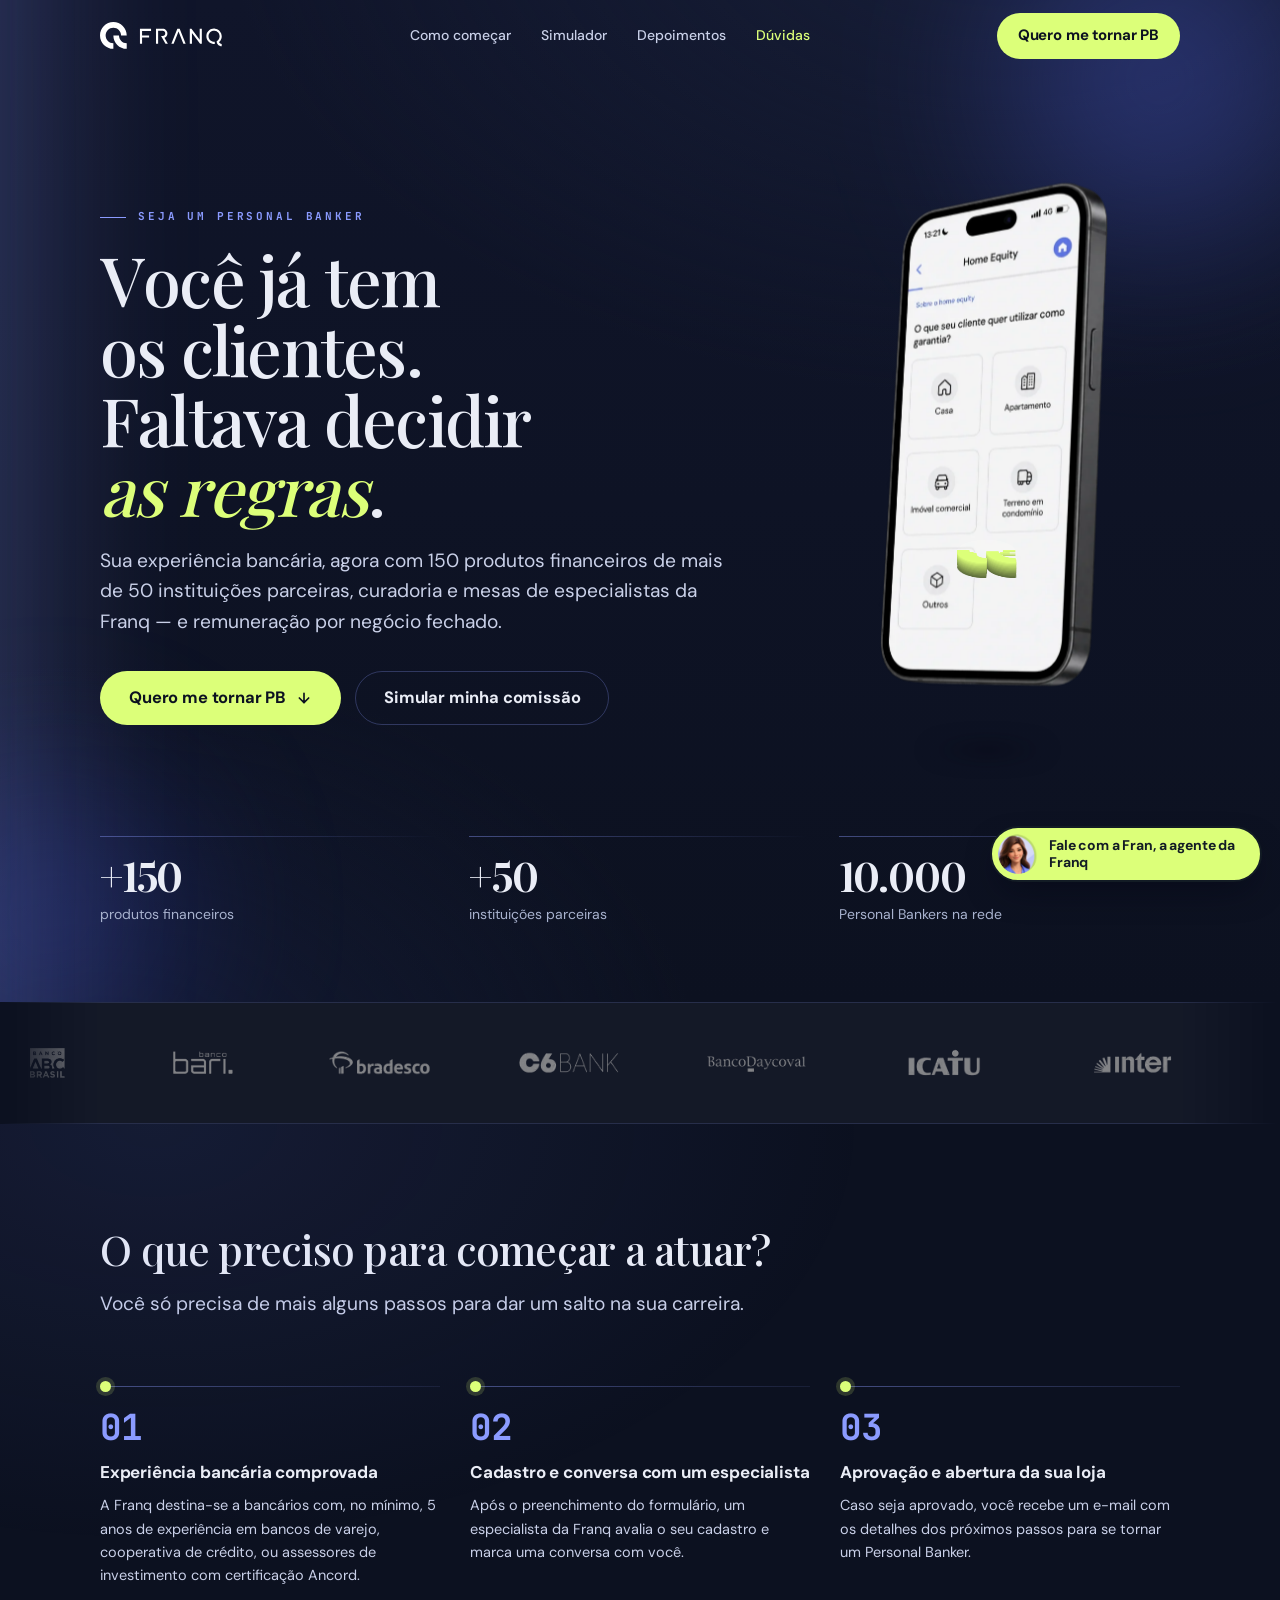
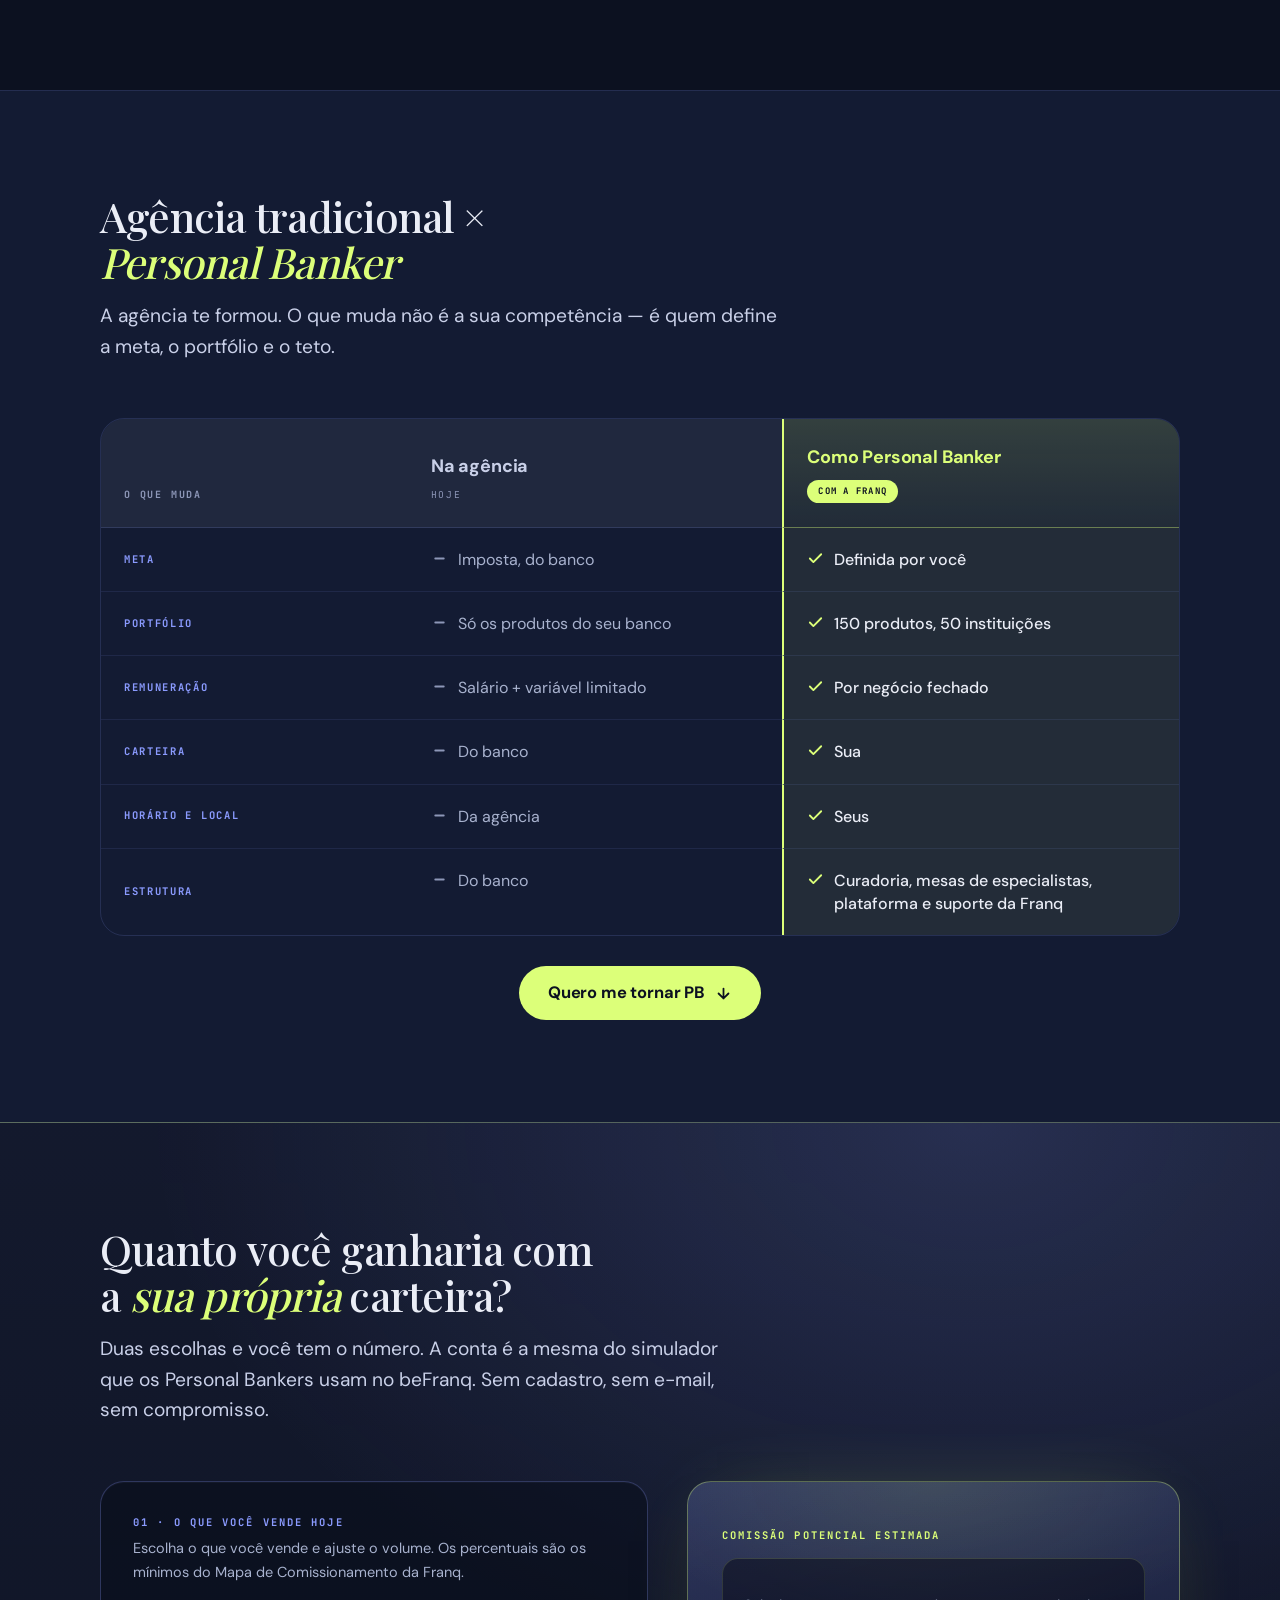
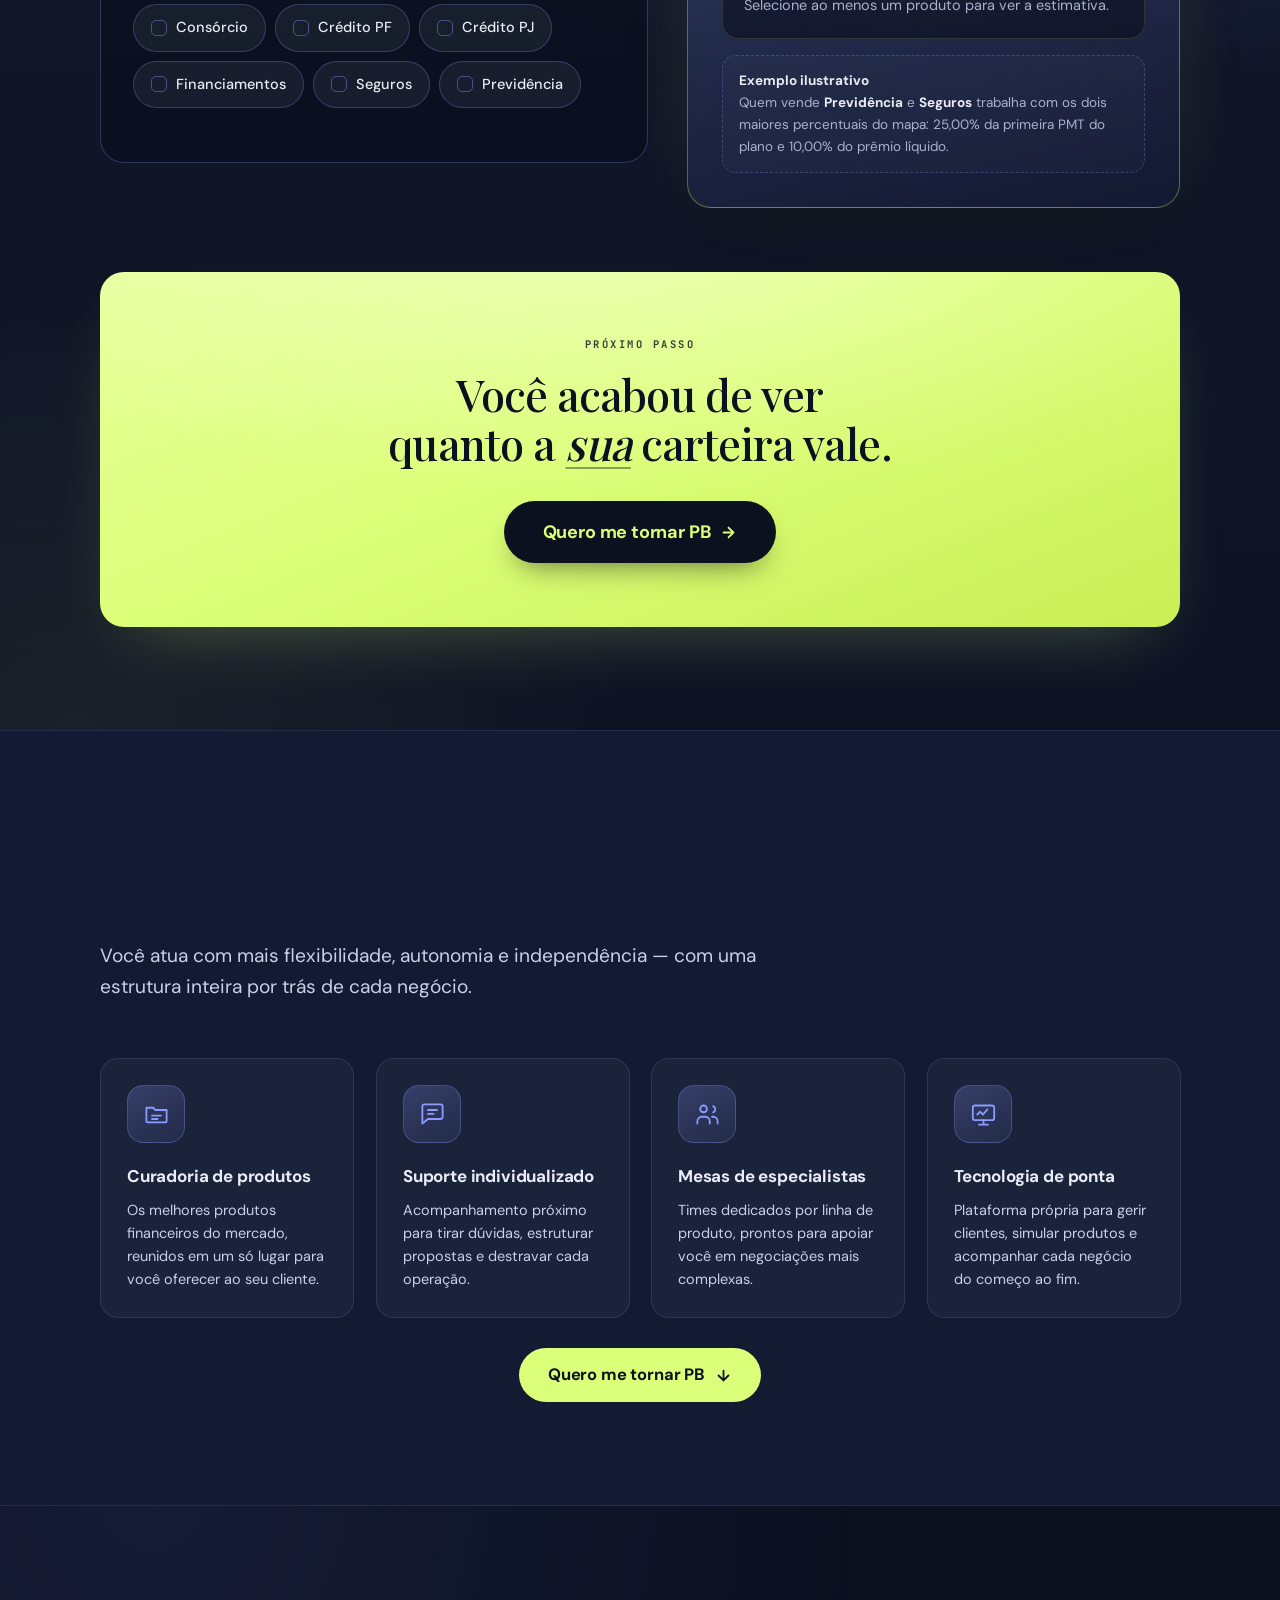
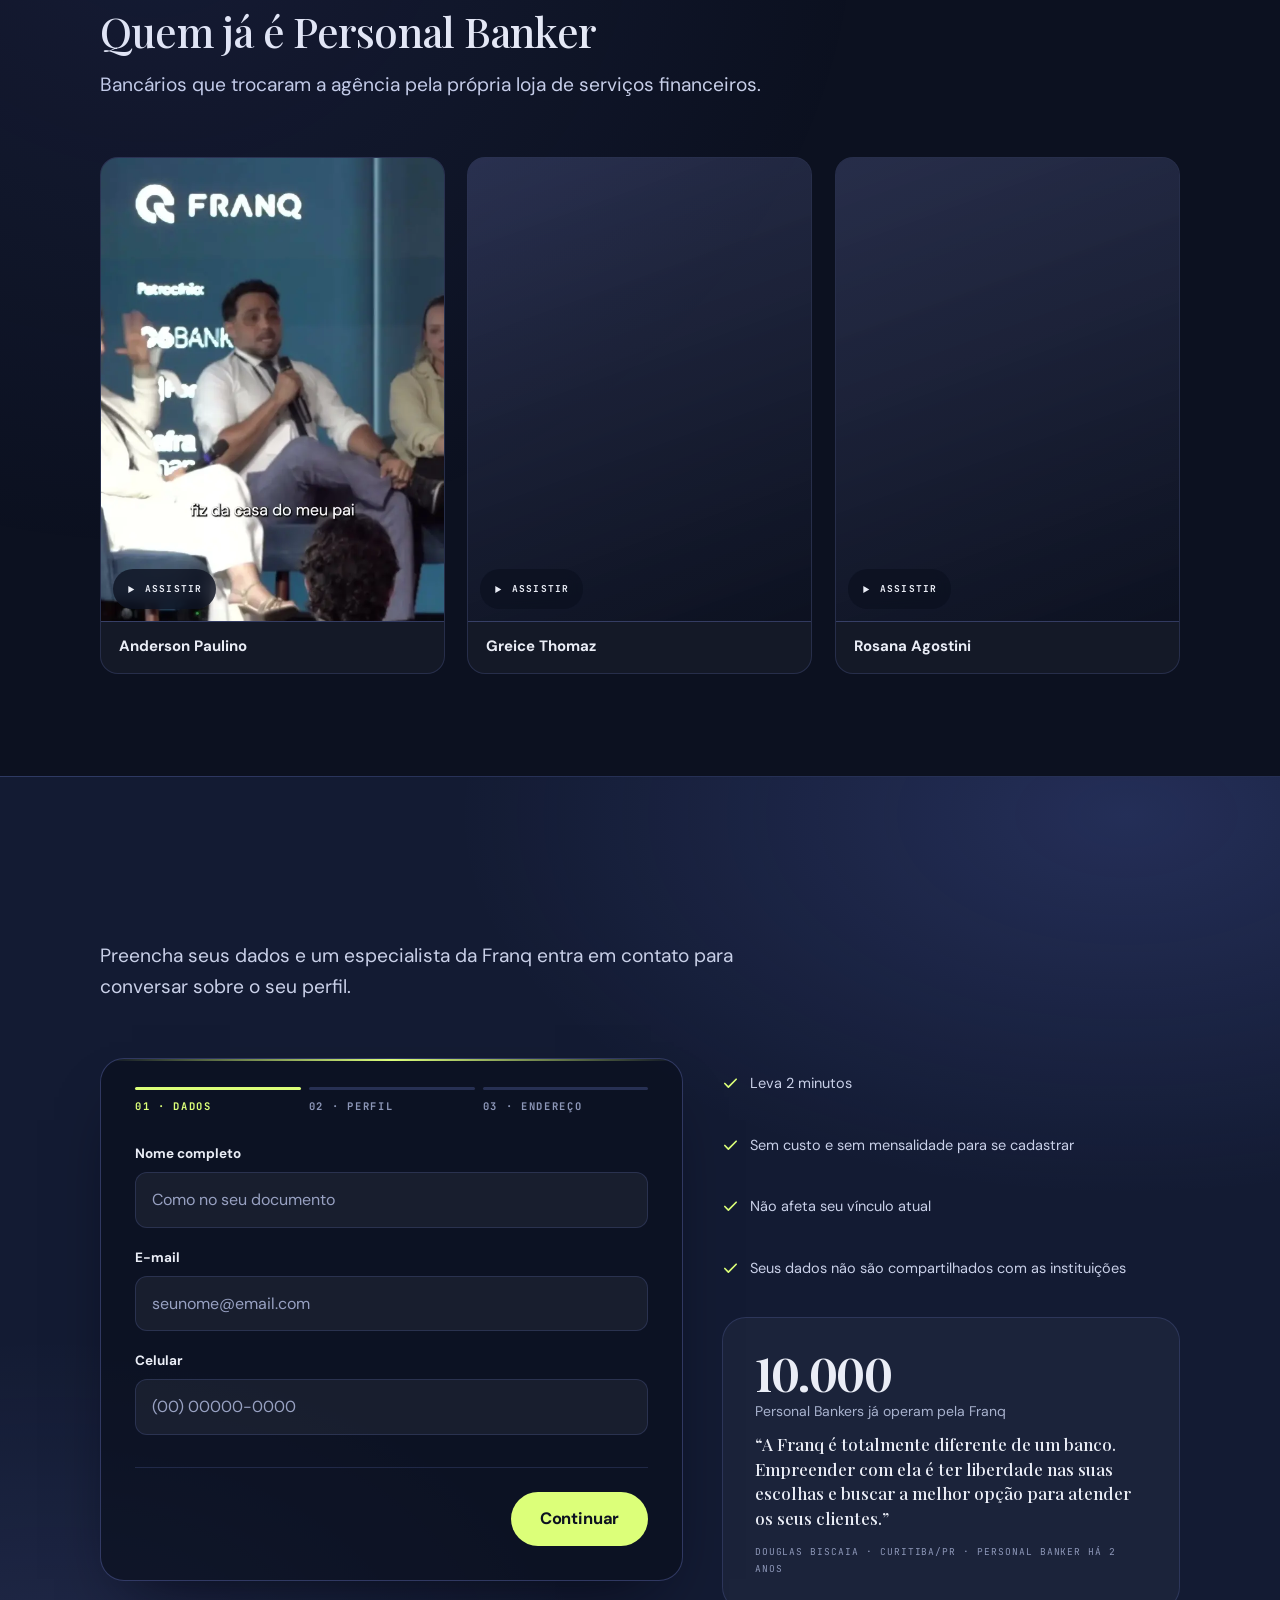
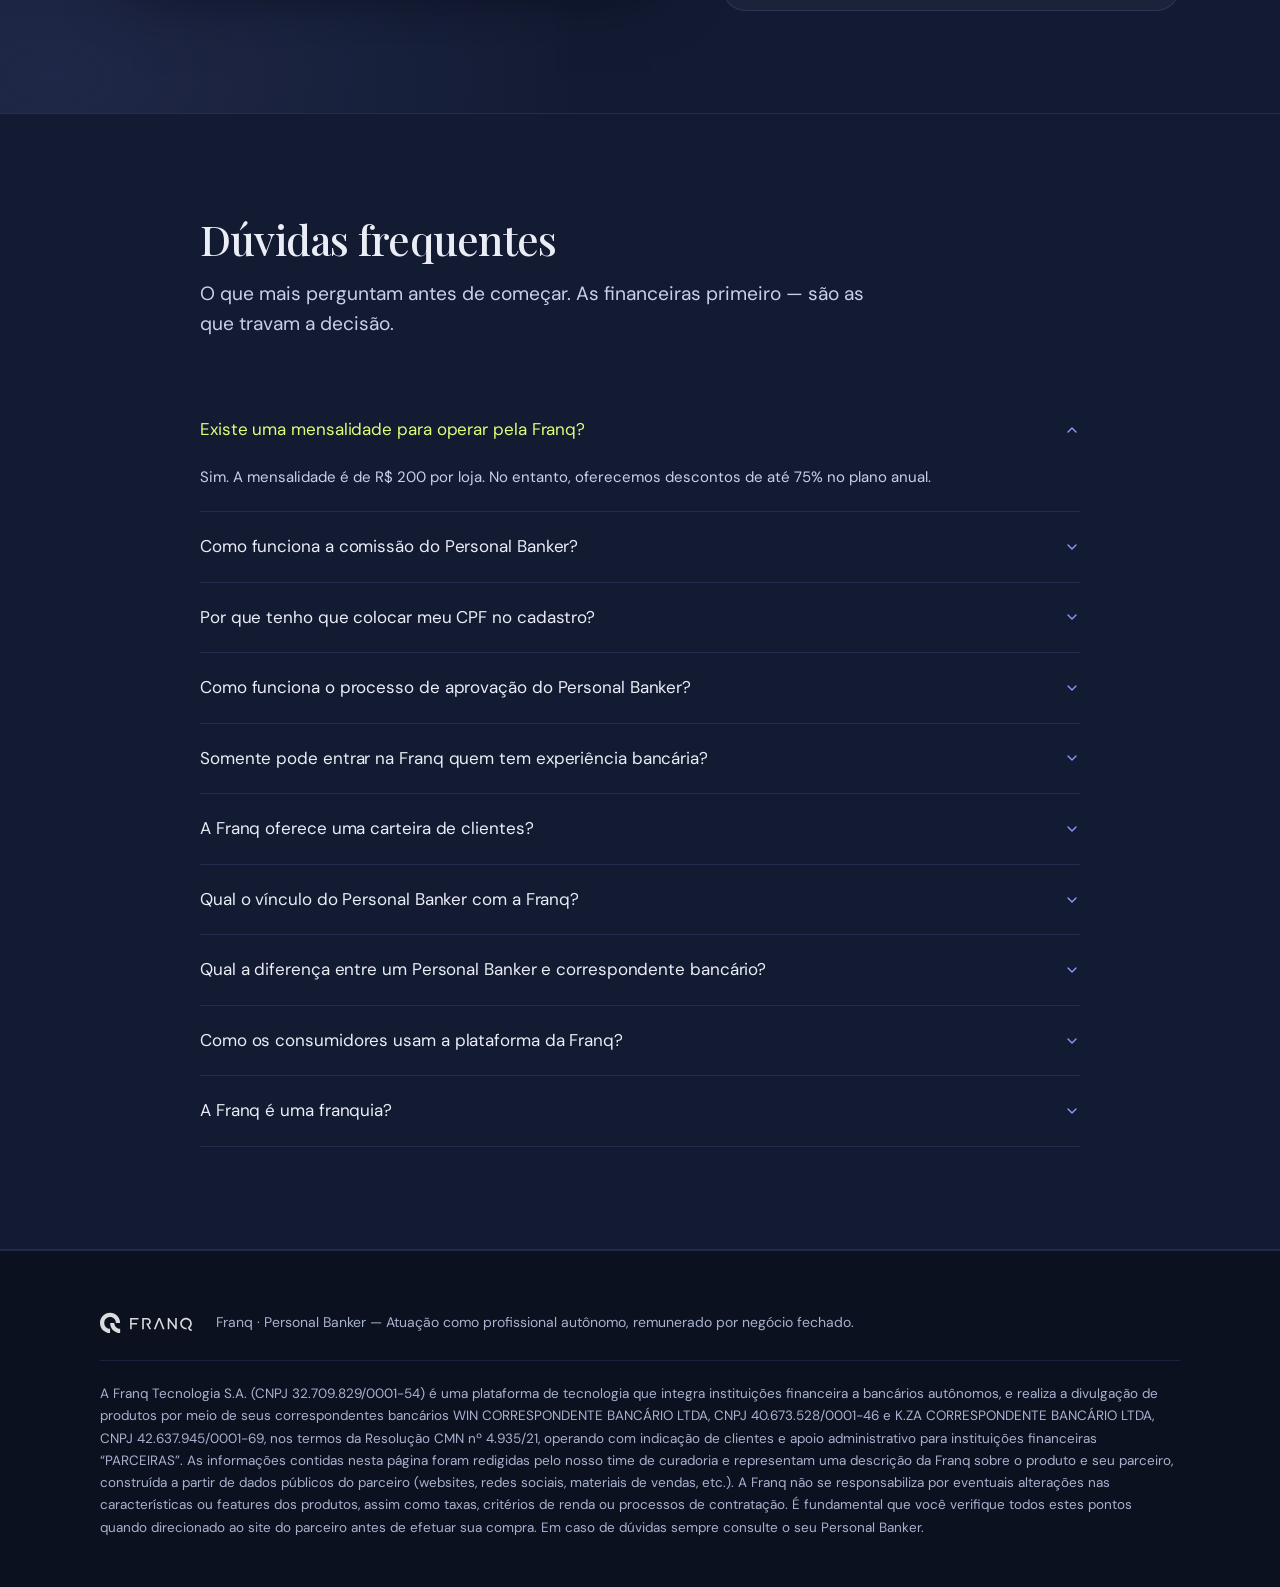
==== commit 794b9710: "Marcas da órbita maiores e com volume de verdade Eram uma folha de papel andando em 3D: a contrarrot" ====
--- a/index.html
+++ b/index.html
@@ -94,9 +94,10 @@
              navegador, pelo Z de cada uma — não um z-index alternado.
              Decorativa: aria-hidden, e some em reduced-motion. -->
         <div class="fq-orbita" aria-hidden="true">
-          <span class="fq-orbita__q fq-orbita__q--1"><svg viewBox="0 0 58 58" fill="none"><path d="M45.4725 28.843C45.4725 19.6407 37.9966 12.1552 28.8061 12.1552C19.6156 12.1552 12.1397 19.6407 12.1397 28.843C12.1397 38.0452 19.6156 45.5307 28.8061 45.5307V57.6859C12.9627 57.6859 0 44.7066 0 28.843C0 12.9793 12.8942 0 28.8061 0C44.6495 0 57.6122 12.9107 57.6122 28.843H45.4725Z" fill="currentColor"/><path d="M28.8061 28.843H40.9458C40.9458 38.0452 48.4217 45.5307 57.6122 45.5307V57.6859C41.7689 57.6859 28.8061 44.7753 28.8061 28.843Z" fill="currentColor"/></svg></span>
-          <span class="fq-orbita__q fq-orbita__q--2"><svg viewBox="0 0 58 58" fill="none"><path d="M45.4725 28.843C45.4725 19.6407 37.9966 12.1552 28.8061 12.1552C19.6156 12.1552 12.1397 19.6407 12.1397 28.843C12.1397 38.0452 19.6156 45.5307 28.8061 45.5307V57.6859C12.9627 57.6859 0 44.7066 0 28.843C0 12.9793 12.8942 0 28.8061 0C44.6495 0 57.6122 12.9107 57.6122 28.843H45.4725Z" fill="currentColor"/><path d="M28.8061 28.843H40.9458C40.9458 38.0452 48.4217 45.5307 57.6122 45.5307V57.6859C41.7689 57.6859 28.8061 44.7753 28.8061 28.843Z" fill="currentColor"/></svg></span>
-          <span class="fq-orbita__q fq-orbita__q--3"><svg viewBox="0 0 58 58" fill="none"><path d="M45.4725 28.843C45.4725 19.6407 37.9966 12.1552 28.8061 12.1552C19.6156 12.1552 12.1397 19.6407 12.1397 28.843C12.1397 38.0452 19.6156 45.5307 28.8061 45.5307V57.6859C12.9627 57.6859 0 44.7066 0 28.843C0 12.9793 12.8942 0 28.8061 0C44.6495 0 57.6122 12.9107 57.6122 28.843H45.4725Z" fill="currentColor"/><path d="M28.8061 28.843H40.9458C40.9458 38.0452 48.4217 45.5307 57.6122 45.5307V57.6859C41.7689 57.6859 28.8061 44.7753 28.8061 28.843Z" fill="currentColor"/></svg></span>
+          <svg class="fq-simbolo" aria-hidden="true" width="0" height="0"><symbol id="fq-marca" viewBox="0 0 58 58"><path d="M45.4725 28.843C45.4725 19.6407 37.9966 12.1552 28.8061 12.1552C19.6156 12.1552 12.1397 19.6407 12.1397 28.843C12.1397 38.0452 19.6156 45.5307 28.8061 45.5307V57.6859C12.9627 57.6859 0 44.7066 0 28.843C0 12.9793 12.8942 0 28.8061 0C44.6495 0 57.6122 12.9107 57.6122 28.843H45.4725Z" fill="currentColor"/><path d="M28.8061 28.843H40.9458C40.9458 38.0452 48.4217 45.5307 57.6122 45.5307V57.6859C41.7689 57.6859 28.8061 44.7753 28.8061 28.843Z" fill="currentColor"/></symbol></svg>
+          <span class="fq-orbita__q fq-orbita__q--1"><span class="fq-marca3d"><svg class="fq-marca3d__c" viewBox="0 0 58 58"><use href="#fq-marca"/></svg><svg class="fq-marca3d__c" viewBox="0 0 58 58"><use href="#fq-marca"/></svg><svg class="fq-marca3d__c" viewBox="0 0 58 58"><use href="#fq-marca"/></svg><svg class="fq-marca3d__c" viewBox="0 0 58 58"><use href="#fq-marca"/></svg><svg class="fq-marca3d__c" viewBox="0 0 58 58"><use href="#fq-marca"/></svg><svg class="fq-marca3d__c" viewBox="0 0 58 58"><use href="#fq-marca"/></svg><svg class="fq-marca3d__c" viewBox="0 0 58 58"><use href="#fq-marca"/></svg><svg class="fq-marca3d__c" viewBox="0 0 58 58"><use href="#fq-marca"/></svg><svg class="fq-marca3d__c" viewBox="0 0 58 58"><use href="#fq-marca"/></svg><svg class="fq-marca3d__c" viewBox="0 0 58 58"><use href="#fq-marca"/></svg><svg class="fq-marca3d__c" viewBox="0 0 58 58"><use href="#fq-marca"/></svg><svg class="fq-marca3d__c" viewBox="0 0 58 58"><use href="#fq-marca"/></svg><svg class="fq-marca3d__c" viewBox="0 0 58 58"><use href="#fq-marca"/></svg><svg class="fq-marca3d__c" viewBox="0 0 58 58"><use href="#fq-marca"/></svg></span></span>
+          <span class="fq-orbita__q fq-orbita__q--2"><span class="fq-marca3d"><svg class="fq-marca3d__c" viewBox="0 0 58 58"><use href="#fq-marca"/></svg><svg class="fq-marca3d__c" viewBox="0 0 58 58"><use href="#fq-marca"/></svg><svg class="fq-marca3d__c" viewBox="0 0 58 58"><use href="#fq-marca"/></svg><svg class="fq-marca3d__c" viewBox="0 0 58 58"><use href="#fq-marca"/></svg><svg class="fq-marca3d__c" viewBox="0 0 58 58"><use href="#fq-marca"/></svg><svg class="fq-marca3d__c" viewBox="0 0 58 58"><use href="#fq-marca"/></svg><svg class="fq-marca3d__c" viewBox="0 0 58 58"><use href="#fq-marca"/></svg><svg class="fq-marca3d__c" viewBox="0 0 58 58"><use href="#fq-marca"/></svg><svg class="fq-marca3d__c" viewBox="0 0 58 58"><use href="#fq-marca"/></svg><svg class="fq-marca3d__c" viewBox="0 0 58 58"><use href="#fq-marca"/></svg><svg class="fq-marca3d__c" viewBox="0 0 58 58"><use href="#fq-marca"/></svg><svg class="fq-marca3d__c" viewBox="0 0 58 58"><use href="#fq-marca"/></svg><svg class="fq-marca3d__c" viewBox="0 0 58 58"><use href="#fq-marca"/></svg><svg class="fq-marca3d__c" viewBox="0 0 58 58"><use href="#fq-marca"/></svg></span></span>
+          <span class="fq-orbita__q fq-orbita__q--3"><span class="fq-marca3d"><svg class="fq-marca3d__c" viewBox="0 0 58 58"><use href="#fq-marca"/></svg><svg class="fq-marca3d__c" viewBox="0 0 58 58"><use href="#fq-marca"/></svg><svg class="fq-marca3d__c" viewBox="0 0 58 58"><use href="#fq-marca"/></svg><svg class="fq-marca3d__c" viewBox="0 0 58 58"><use href="#fq-marca"/></svg><svg class="fq-marca3d__c" viewBox="0 0 58 58"><use href="#fq-marca"/></svg><svg class="fq-marca3d__c" viewBox="0 0 58 58"><use href="#fq-marca"/></svg><svg class="fq-marca3d__c" viewBox="0 0 58 58"><use href="#fq-marca"/></svg><svg class="fq-marca3d__c" viewBox="0 0 58 58"><use href="#fq-marca"/></svg><svg class="fq-marca3d__c" viewBox="0 0 58 58"><use href="#fq-marca"/></svg><svg class="fq-marca3d__c" viewBox="0 0 58 58"><use href="#fq-marca"/></svg><svg class="fq-marca3d__c" viewBox="0 0 58 58"><use href="#fq-marca"/></svg><svg class="fq-marca3d__c" viewBox="0 0 58 58"><use href="#fq-marca"/></svg><svg class="fq-marca3d__c" viewBox="0 0 58 58"><use href="#fq-marca"/></svg><svg class="fq-marca3d__c" viewBox="0 0 58 58"><use href="#fq-marca"/></svg></span></span>
         </div>
 
         <span class="fq-fone__sombra" aria-hidden="true"></span>
--- a/assets/css/lp.css
+++ b/assets/css/lp.css
@@ -733,42 +733,101 @@
 .fq-orbita {
   /* o raio acompanha a tela: com 190px fixos a marca da esquerda saía da
      viewport no celular, onde o aparelho tem 350px e não 580px */
-  --raio: clamp(148px, 13vw, 190px);
+  --raio: clamp(150px, 14vw, 206px);
   position: absolute;
   inset: 0;
   z-index: 1;
   pointer-events: none;
   transform-style: preserve-3d;
-  /* a inclinação do anel: de frente ele seria uma linha reta */
-  transform: rotateX(72deg);
+  /* A inclinação: de frente o anel seria uma linha reta. O `translateY`
+     desce o centro — com o anel no meio do aparelho, a metade da frente
+     cruzava justamente o título da tela; mais abaixo ela passa sobre os
+     cards, que perdoam a sobreposição. */
+  transform: translateY(15%) rotateX(72deg);
 }
 
 .fq-orbita__q {
+  /* o tamanho acompanha a tela pelo mesmo motivo do raio */
+  --tam: clamp(46px, 4.6vw, 66px);
+  /* a espessura da extrusão: 13 passos ≈ 28% da largura da marca */
+  --passo: calc(var(--tam) / 48);
   position: absolute;
   top: 50%;
   left: 50%;
-  width: 34px;
-  height: 34px;
-  margin: -17px 0 0 -17px;
+  width: var(--tam);
+  height: var(--tam);
+  margin: calc(var(--tam) / -2) 0 0 calc(var(--tam) / -2);
   /* --lima-tx é a mesma lima no escuro e a versão legível no claro */
   color: var(--lima-tx);
   transform-style: preserve-3d;
   animation: fq-orbitar 22s linear infinite;
 }
-.fq-orbita__q svg { width: 100%; height: 100%; display: block; }
-
-/* três marcas, mesmo anel, fases diferentes: uma só lê como enfeite solto */
+
+/* A marca é um sólido, não um adesivo: 14 cópias empilhadas em Z formam a
+   parede lateral, e o degradê de cor entre elas é o que lê como sombreado.
+   `color-mix` em vez de `filter: brightness()` de propósito — filtro em 42
+   elementos criaria 42 superfícies de composição; cor é de graça. */
+.fq-marca3d {
+  position: absolute;
+  inset: 0;
+  transform-style: preserve-3d;
+  /* o giro próprio: sem ele a marca orbita de frente o tempo todo e a
+     espessura nunca aparece. ±44° mostra a lateral sem nunca ficar de perfil */
+  animation: fq-rodopiar 9s ease-in-out infinite;
+}
+.fq-marca3d__c {
+  position: absolute;
+  inset: 0;
+  width: 100%;
+  height: 100%;
+  display: block;
+}
+.fq-marca3d__c:nth-child(1) { transform: translateZ(calc(var(--passo) * 6.5)); color: color-mix(in srgb, var(--lima-tx), #04070F 0%); }
+.fq-marca3d__c:nth-child(2) { transform: translateZ(calc(var(--passo) * 5.5)); color: color-mix(in srgb, var(--lima-tx), #04070F 4%); }
+.fq-marca3d__c:nth-child(3) { transform: translateZ(calc(var(--passo) * 4.5)); color: color-mix(in srgb, var(--lima-tx), #04070F 9%); }
+.fq-marca3d__c:nth-child(4) { transform: translateZ(calc(var(--passo) * 3.5)); color: color-mix(in srgb, var(--lima-tx), #04070F 13%); }
+.fq-marca3d__c:nth-child(5) { transform: translateZ(calc(var(--passo) * 2.5)); color: color-mix(in srgb, var(--lima-tx), #04070F 18%); }
+.fq-marca3d__c:nth-child(6) { transform: translateZ(calc(var(--passo) * 1.5)); color: color-mix(in srgb, var(--lima-tx), #04070F 22%); }
+.fq-marca3d__c:nth-child(7) { transform: translateZ(calc(var(--passo) * 0.5)); color: color-mix(in srgb, var(--lima-tx), #04070F 27%); }
+.fq-marca3d__c:nth-child(8) { transform: translateZ(calc(var(--passo) * -0.5)); color: color-mix(in srgb, var(--lima-tx), #04070F 31%); }
+.fq-marca3d__c:nth-child(9) { transform: translateZ(calc(var(--passo) * -1.5)); color: color-mix(in srgb, var(--lima-tx), #04070F 36%); }
+.fq-marca3d__c:nth-child(10) { transform: translateZ(calc(var(--passo) * -2.5)); color: color-mix(in srgb, var(--lima-tx), #04070F 40%); }
+.fq-marca3d__c:nth-child(11) { transform: translateZ(calc(var(--passo) * -3.5)); color: color-mix(in srgb, var(--lima-tx), #04070F 45%); }
+.fq-marca3d__c:nth-child(12) { transform: translateZ(calc(var(--passo) * -4.5)); color: color-mix(in srgb, var(--lima-tx), #04070F 49%); }
+.fq-marca3d__c:nth-child(13) { transform: translateZ(calc(var(--passo) * -5.5)); color: color-mix(in srgb, var(--lima-tx), #04070F 54%); }
+.fq-marca3d__c:nth-child(14) { transform: translateZ(calc(var(--passo) * -6.5)); color: color-mix(in srgb, var(--lima-tx), #04070F 58%); }
+
+/* Três marcas, mesmo anel, fases diferentes: uma só lê como enfeite solto.
+   Nenhuma usa `opacity`: translúcida sobre a tela branca do aparelho, a marca
+   voltava a parecer adesivo. A distância já vem do tamanho e da perspectiva. */
 .fq-orbita__q--1 { animation-delay: 0s; }
-.fq-orbita__q--2 { animation-delay: -7.33s; width: 26px; height: 26px; margin: -13px 0 0 -13px; opacity: .72; }
-.fq-orbita__q--3 { animation-delay: -14.66s; width: 20px; height: 20px; margin: -10px 0 0 -10px; opacity: .5; }
+.fq-orbita__q--1 .fq-marca3d { animation-delay: -1.2s; }
+.fq-orbita__q--2 {
+  --tam: clamp(36px, 3.6vw, 52px);
+  animation-delay: -7.33s;
+}
+.fq-orbita__q--2 .fq-marca3d { animation-delay: -4.6s; }
+.fq-orbita__q--3 {
+  --tam: clamp(28px, 2.8vw, 40px);
+  animation-delay: -14.66s;
+}
+.fq-orbita__q--3 .fq-marca3d { animation-delay: -7.1s; }
 
 /* O `rotateX(-72deg)` no fim desfaz a inclinação do anel e a contrarrotação
-   em Y cancela o giro: a marca percorre a elipse sempre de frente para quem
-   olha, em vez de tombar junto com o anel. */
+   em Y cancela o giro: a marca percorre a elipse sempre em pé, em vez de
+   tombar junto com o anel. O giro próprio fica por conta do `fq-rodopiar`. */
 @keyframes fq-orbitar {
   from { transform: rotateY(0deg) translateX(var(--raio)) rotateY(0deg) rotateX(-72deg); }
   to   { transform: rotateY(360deg) translateX(var(--raio)) rotateY(-360deg) rotateX(-72deg); }
 }
+
+@keyframes fq-rodopiar {
+  0%   { transform: rotateY(-44deg) rotateX(-12deg); }
+  50%  { transform: rotateY(44deg)  rotateX(9deg); }
+  100% { transform: rotateY(-44deg) rotateX(-12deg); }
+}
+
+.fq-simbolo { position: absolute; width: 0; height: 0; overflow: hidden; }
 
 @media (prefers-reduced-motion: reduce) {
   .fq-orbita { display: none; }
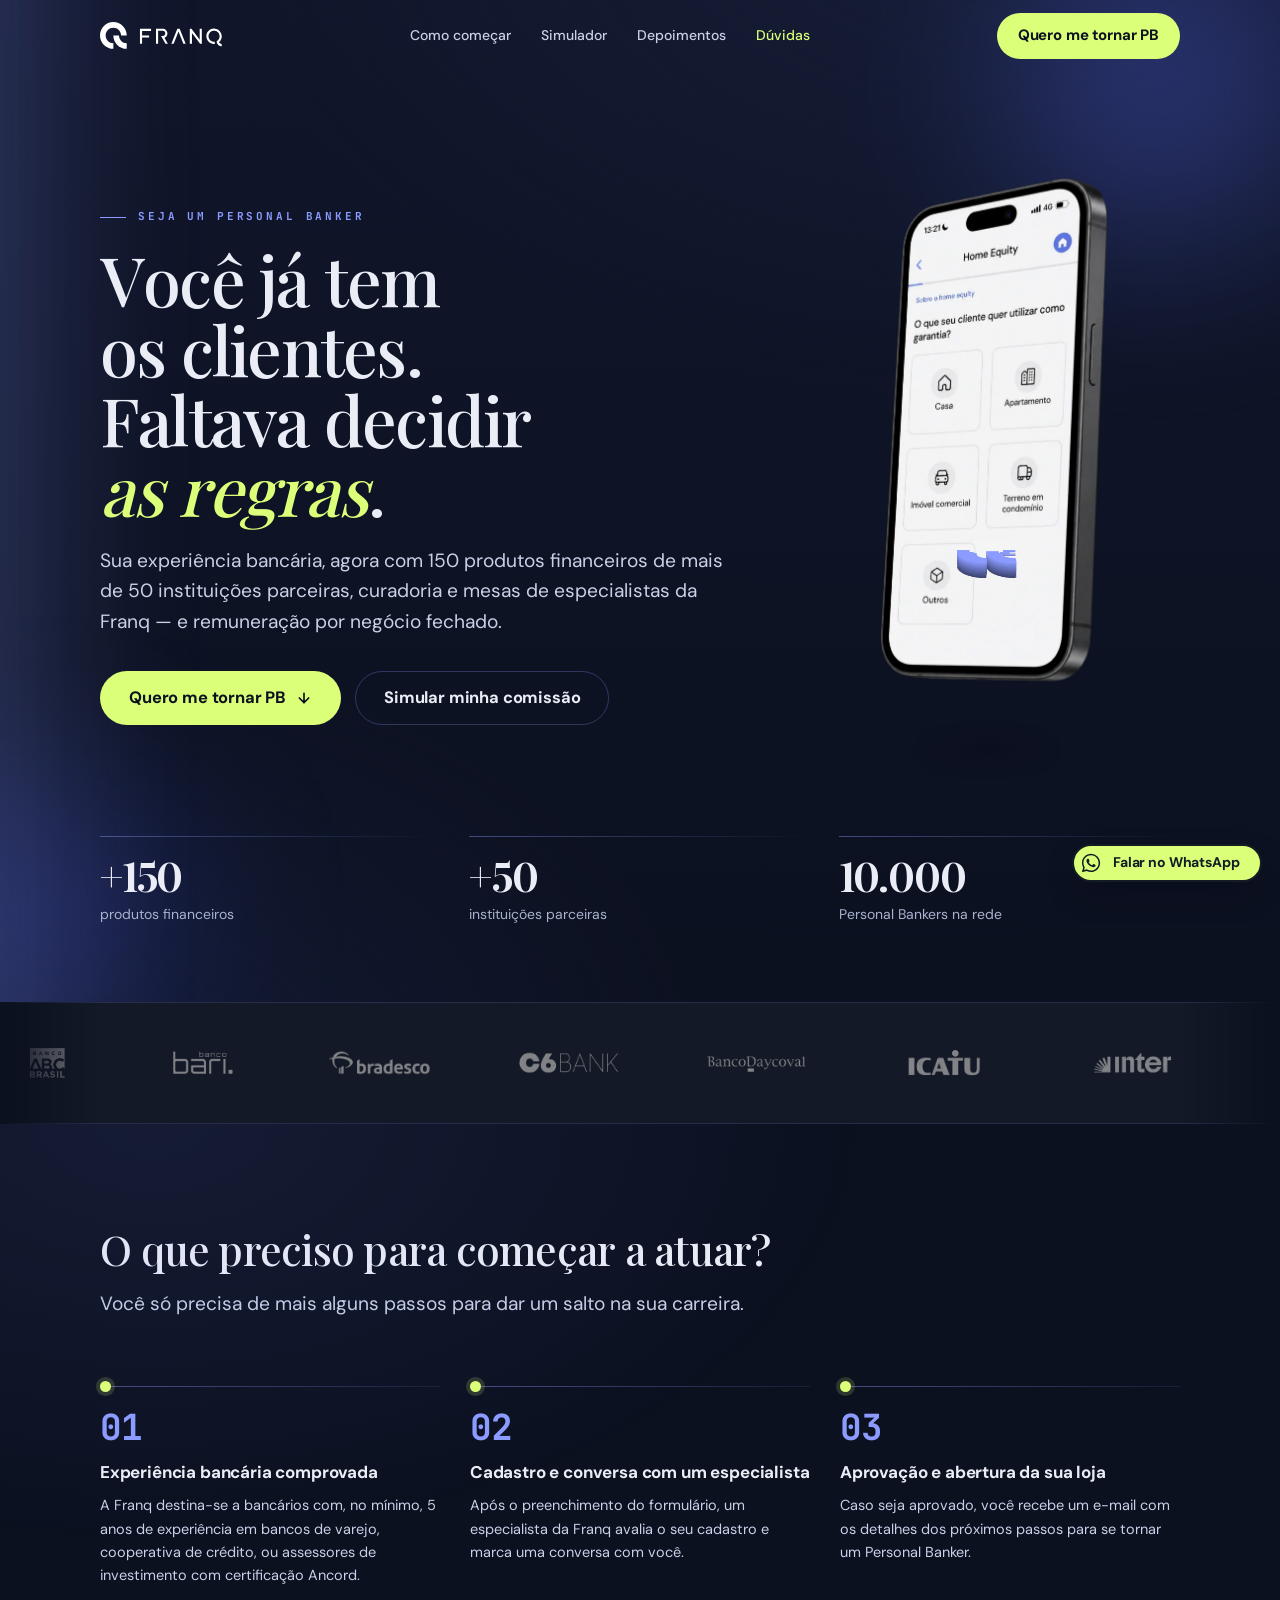
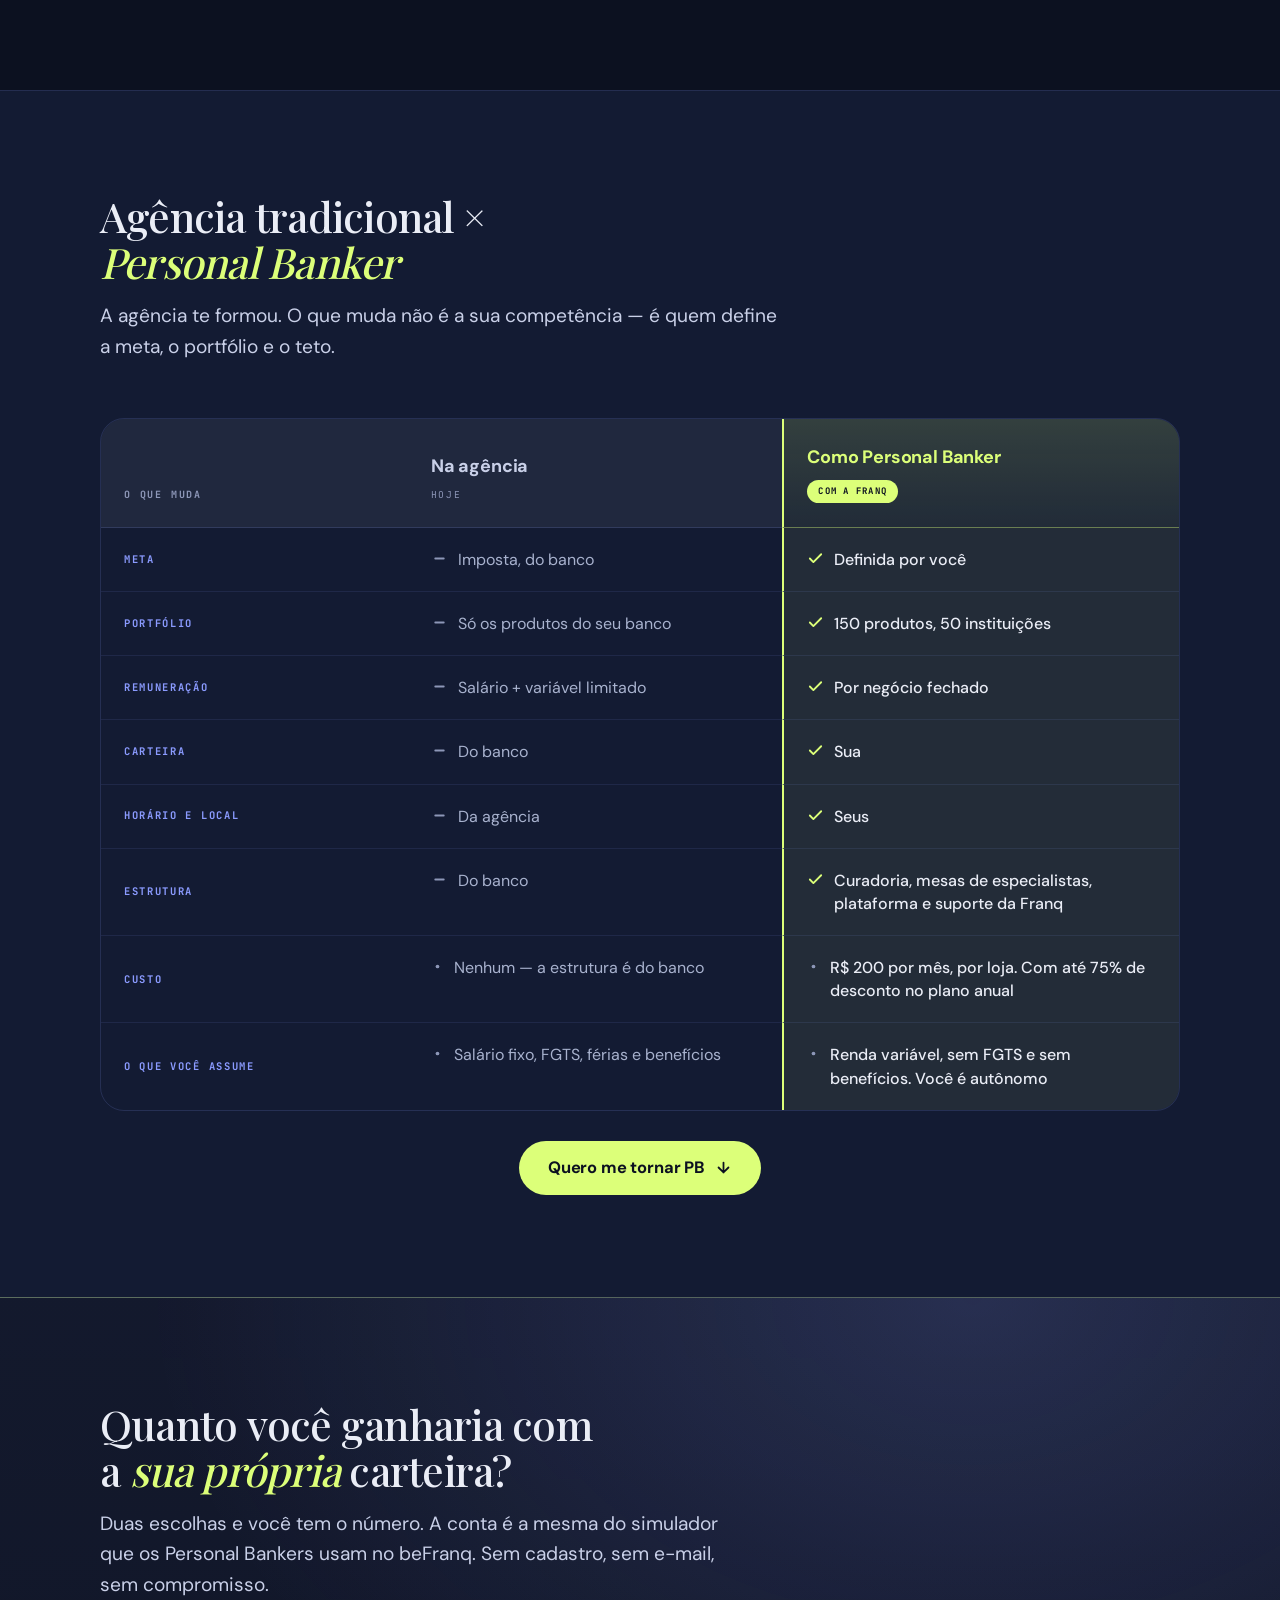
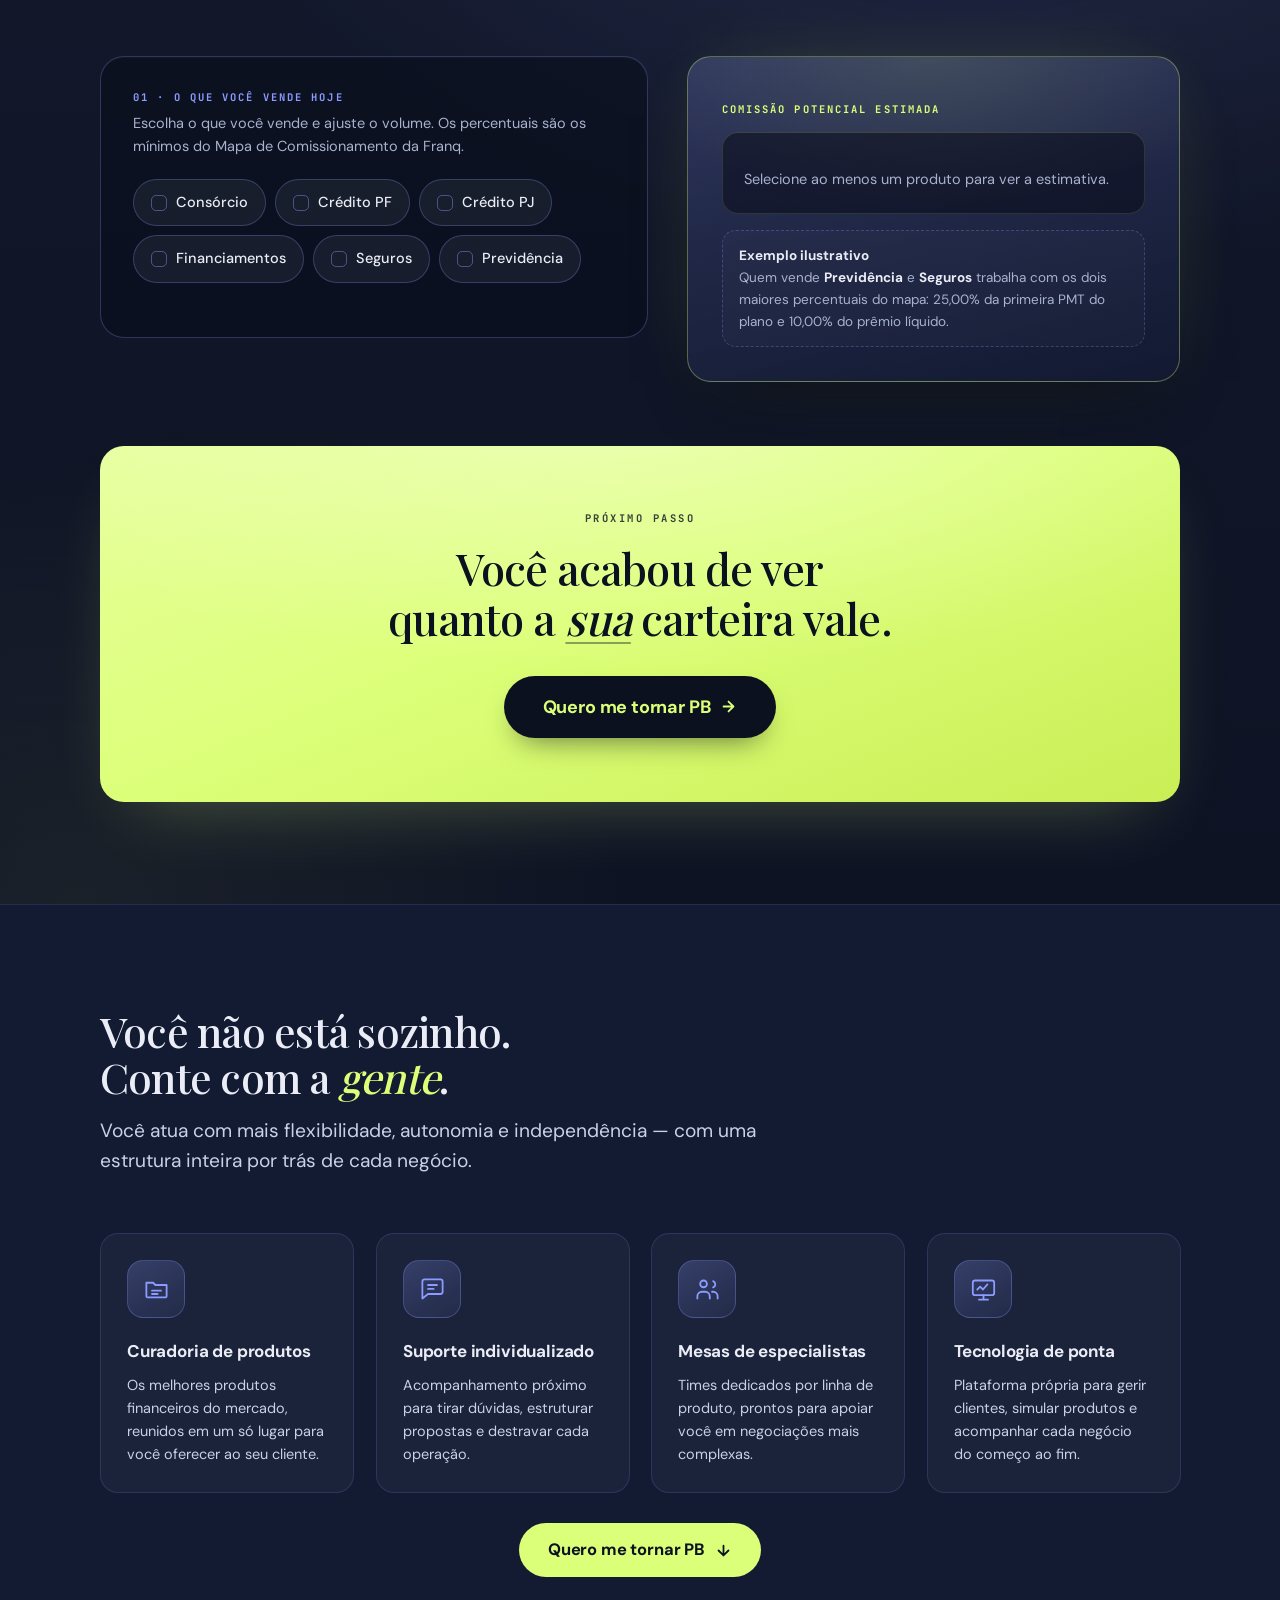
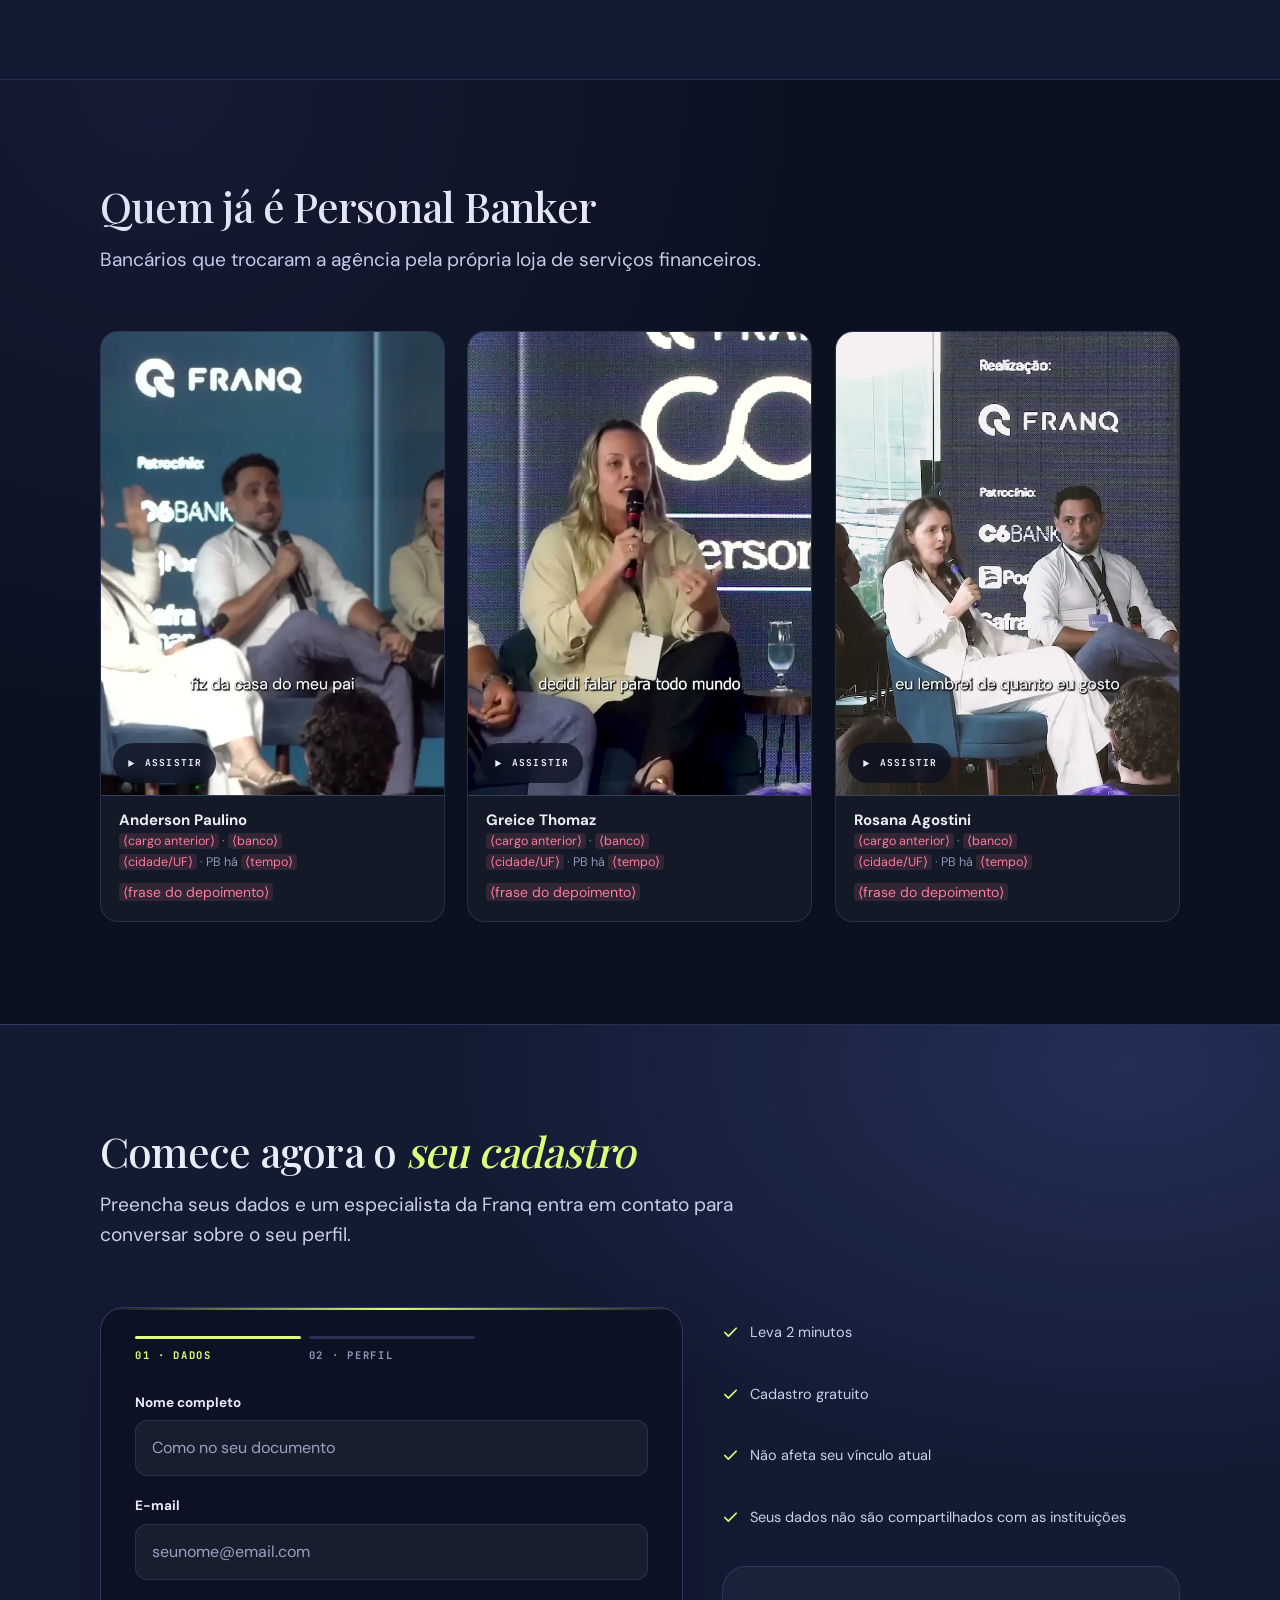
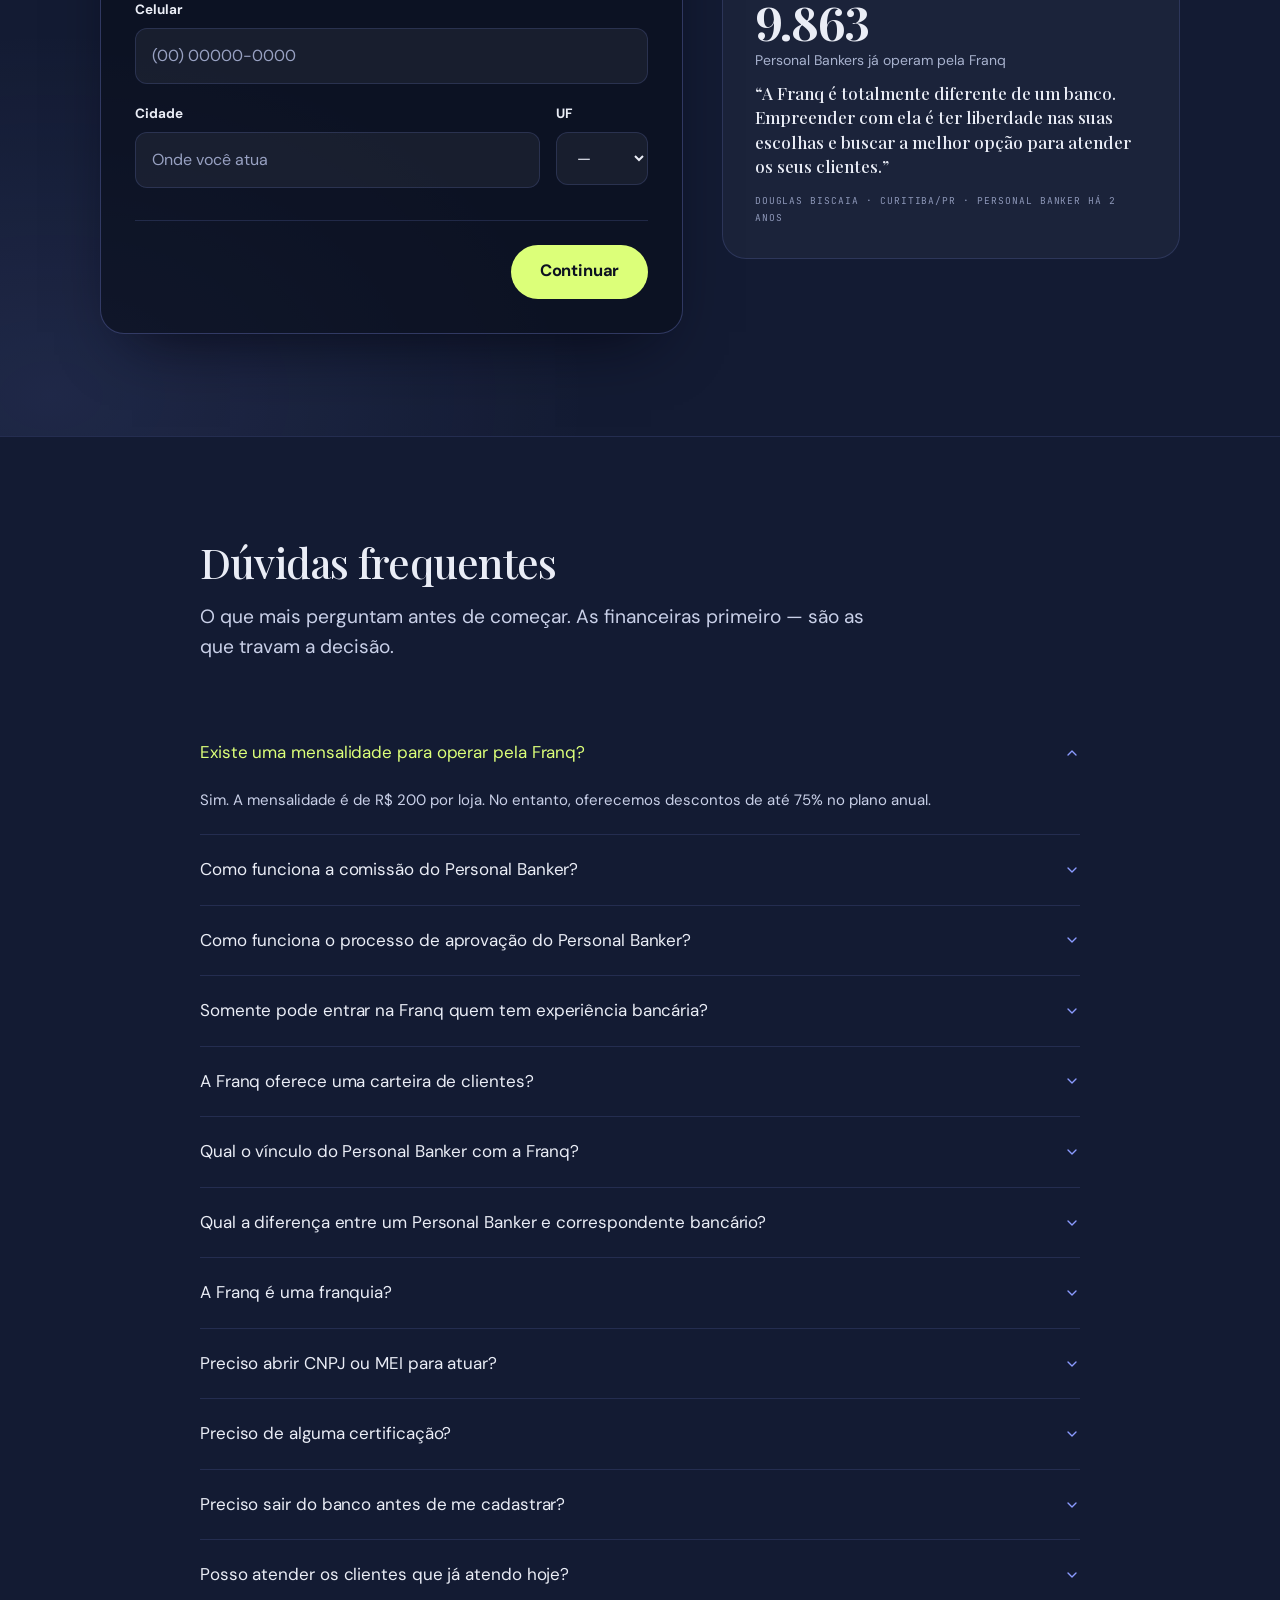
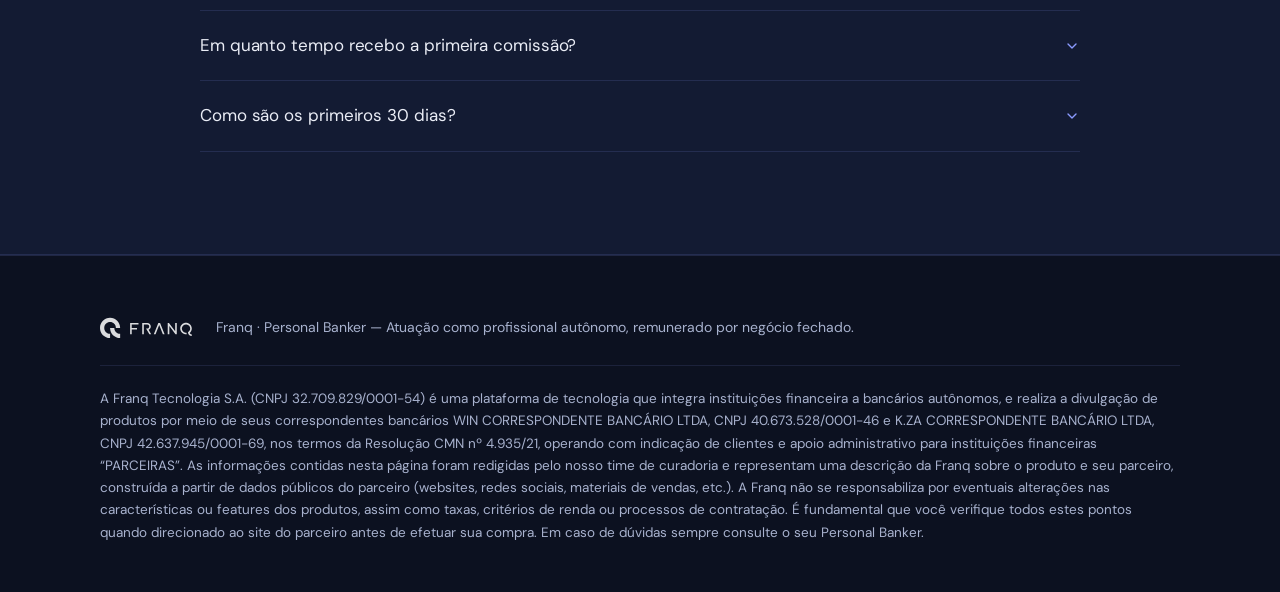
==== commit cd4abe3d: "Rodada de ajustes de conteúdo: custo visível, formulário de triagem e FAQ Tabela comparativa ganha d" ====
--- a/index.html
+++ b/index.html
@@ -230,6 +230,14 @@
       <div class="fq-vs__c fq-vs__c--ag" role="cell" data-reveal><svg class="fq-vs__ic" aria-hidden="true" viewBox="0 0 24 24" fill="none" stroke="currentColor" stroke-width="2.6" stroke-linecap="round"><path d="M6 12h12"/></svg>Do banco</div>
       <div class="fq-vs__c fq-vs__c--pb" role="cell" data-reveal><svg class="fq-vs__ic" aria-hidden="true" viewBox="0 0 24 24" fill="none" stroke="currentColor" stroke-width="2.6" stroke-linecap="round" stroke-linejoin="round"><path d="M20 6L9 17l-5-5"/></svg>Curadoria, mesas de especialistas, plataforma e suporte da Franq</div>
 
+      <div class="fq-vs__c fq-vs__c--eixo" role="rowheader" data-reveal>Custo</div>
+      <div class="fq-vs__c fq-vs__c--ag" role="cell" data-reveal><svg class="fq-vs__ic fq-vs__ic--neutro" aria-hidden="true" viewBox="0 0 24 24" fill="currentColor" stroke="none"><circle cx="12" cy="12" r="3.4"/></svg>Nenhum — a estrutura é do banco</div>
+      <div class="fq-vs__c fq-vs__c--pb" role="cell" data-reveal><svg class="fq-vs__ic fq-vs__ic--neutro" aria-hidden="true" viewBox="0 0 24 24" fill="currentColor" stroke="none"><circle cx="12" cy="12" r="3.4"/></svg>R$ 200 por mês, por loja. Com até 75% de desconto no plano anual</div>
+
+      <div class="fq-vs__c fq-vs__c--eixo" role="rowheader" data-reveal>O que você assume</div>
+      <div class="fq-vs__c fq-vs__c--ag" role="cell" data-reveal><svg class="fq-vs__ic fq-vs__ic--neutro" aria-hidden="true" viewBox="0 0 24 24" fill="currentColor" stroke="none"><circle cx="12" cy="12" r="3.4"/></svg>Salário fixo, FGTS, férias e benefícios</div>
+      <div class="fq-vs__c fq-vs__c--pb" role="cell" data-reveal><svg class="fq-vs__ic fq-vs__ic--neutro" aria-hidden="true" viewBox="0 0 24 24" fill="currentColor" stroke="none"><circle cx="12" cy="12" r="3.4"/></svg>Renda variável, sem FGTS e sem benefícios. Você é autônomo</div>
+
     </div>
 
     <!-- só o botão: a banda de lima cheio ficou reservada para o simulador -->
@@ -379,7 +387,6 @@
         <div class="fq-steps" id="steps">
           <div class="fq-step" data-on><span class="fq-step__bar"></span><span class="fq-step__lb">01 · Dados</span></div>
           <div class="fq-step"><span class="fq-step__bar"></span><span class="fq-step__lb">02 · Perfil</span></div>
-          <div class="fq-step"><span class="fq-step__bar"></span><span class="fq-step__lb">03 · Endereço</span></div>
         </div>
 
         <form class="fq-form" id="form" novalidate>
@@ -403,17 +410,38 @@
               <input class="fq-inp" id="f-tel" name="celular" type="tel" inputmode="tel" autocomplete="tel" required placeholder="(00) 00000-0000" maxlength="15">
               <p class="fq-f__err"><svg aria-hidden="true" width="14" height="14" viewBox="0 0 24 24" fill="none" stroke="currentColor" stroke-width="2" stroke-linecap="round"><path d="M12 8v5M12 17h.01"/><circle cx="12" cy="12" r="9"/></svg><span></span></p>
             </div>
+            <!-- cidade e UF bastam para a triagem: o endereço completo só faz
+                 sentido na contratação, não aqui -->
+            <div class="fq-row fq-row--cidade">
+              <div class="fq-f">
+                <label for="f-cidade">Cidade</label>
+                <input class="fq-inp" id="f-cidade" name="cidade" type="text" autocomplete="address-level2" required placeholder="Onde você atua">
+                <p class="fq-f__err"><svg aria-hidden="true" width="14" height="14" viewBox="0 0 24 24" fill="none" stroke="currentColor" stroke-width="2" stroke-linecap="round"><path d="M12 8v5M12 17h.01"/><circle cx="12" cy="12" r="9"/></svg><span></span></p>
+              </div>
+              <div class="fq-f fq-f--uf">
+                <label for="f-uf">UF</label>
+                <select class="fq-inp" id="f-uf" name="uf" required>
+                  <option value="">—</option><option>AC</option><option>AL</option><option>AP</option><option>AM</option><option>BA</option><option>CE</option><option>DF</option><option>ES</option><option>GO</option><option>MA</option><option>MT</option><option>MS</option><option>MG</option><option>PA</option><option>PB</option><option>PR</option><option>PE</option><option>PI</option><option>RJ</option><option>RN</option><option>RS</option><option>RO</option><option>RR</option><option>SC</option><option>SP</option><option>SE</option><option>TO</option></select>
+                <p class="fq-f__err"><svg aria-hidden="true" width="14" height="14" viewBox="0 0 24 24" fill="none" stroke="currentColor" stroke-width="2" stroke-linecap="round"><path d="M12 8v5M12 17h.01"/><circle cx="12" cy="12" r="9"/></svg><span></span></p>
+              </div>
+            </div>
           </div>
 
           <!-- etapa 2 — perfil -->
           <div class="fq-pane" data-pane="1" hidden>
             <div class="fq-f">
-              <span class="fq-f__lb" id="lb-exp">Você possui 5 ou mais anos de experiência no mercado financeiro em instituições como bancos de varejo ou cooperativas de crédito?</span>
+              <span class="fq-f__lb" id="lb-exp">Você tem 5 ou mais anos de experiência em banco de varejo ou cooperativa de crédito, <b>ou</b> é assessor de investimentos com certificação Ancord?</span>
               <div class="fq-radios" role="radiogroup" aria-labelledby="lb-exp">
                 <label class="fq-radio"><input type="radio" name="experiencia5" value="sim" required> Sim</label>
                 <label class="fq-radio"><input type="radio" name="experiencia5" value="nao"> Não</label>
               </div>
               <p class="fq-f__err"><svg aria-hidden="true" width="14" height="14" viewBox="0 0 24 24" fill="none" stroke="currentColor" stroke-width="2" stroke-linecap="round"><path d="M12 8v5M12 17h.01"/><circle cx="12" cy="12" r="9"/></svg><span></span></p>
+              <!-- Responder "Não" não pode ser um beco sem saída: a pessoa
+                   qualificou-se até aqui e merece um caminho, não um silêncio -->
+              <div class="fq-ramo" id="ramo-nao" hidden>
+                <p><b>Hoje o cadastro de Personal Banker segue esse critério</b> — mas isso não encerra a conversa.</p>
+                <p>Se você continuar, seu cadastro entra na <b>lista de espera</b>: guardamos seus dados e avisamos quando abrirmos para outros perfis. A Franq também tem soluções para <b>escritórios de investimento</b> — <a class="fq-link" href="#LINK-ESCRITORIOS">fale com a gente</a>.</p>
+              </div>
             </div>
 
             <div class="fq-f">
@@ -429,45 +457,6 @@
             <div class="fq-f">
               <label for="f-linkedin">Qual seu LinkedIn? <span>· opcional</span></label>
               <input class="fq-inp" id="f-linkedin" name="linkedin" type="url" placeholder="linkedin.com/in/seu-perfil">
-            </div>
-          </div>
-
-          <!-- etapa 3 — CPF e endereço, depois do compromisso assumido -->
-          <div class="fq-pane" data-pane="2" hidden>
-            <div class="fq-f">
-              <label for="f-cpf">CPF</label>
-              <input class="fq-inp" id="f-cpf" name="cpf" type="text" inputmode="numeric" required placeholder="000.000.000-00" maxlength="14" aria-describedby="cpf-hint">
-              <!-- a microcópia fica ao lado do campo, no momento do medo.
-                   Antes existia só na FAQ, seis seções abaixo. -->
-              <p class="fq-f__hint" id="cpf-hint"><b>Por que pedimos:</b> o CPF é para termos certeza de que você é uma pessoa real, e não um robô. Ele não é consultado em bureau de crédito e não é compartilhado com as instituições parceiras.</p>
-              <p class="fq-f__err"><svg aria-hidden="true" width="14" height="14" viewBox="0 0 24 24" fill="none" stroke="currentColor" stroke-width="2" stroke-linecap="round"><path d="M12 8v5M12 17h.01"/><circle cx="12" cy="12" r="9"/></svg><span></span></p>
-            </div>
-
-            <div class="fq-f">
-              <label for="f-cep">CEP</label>
-              <input class="fq-inp" id="f-cep" name="cep" type="text" inputmode="numeric" required placeholder="00000-000" maxlength="9" aria-describedby="cep-msg">
-              <p class="fq-f__hint" id="cep-msg">Preencha o CEP para carregar o endereço.</p>
-              <p class="fq-f__err"><svg aria-hidden="true" width="14" height="14" viewBox="0 0 24 24" fill="none" stroke="currentColor" stroke-width="2" stroke-linecap="round"><path d="M12 8v5M12 17h.01"/><circle cx="12" cy="12" r="9"/></svg><span></span></p>
-            </div>
-
-            <div id="endereco" hidden>
-              <div class="fq-f" style="margin-bottom:16px">
-                <label for="f-rua">Endereço</label>
-                <input class="fq-inp" id="f-rua" name="logradouro" type="text" readonly>
-              </div>
-              <div class="fq-row" style="margin-bottom:16px">
-                <div class="fq-f"><label for="f-bairro">Bairro</label><input class="fq-inp" id="f-bairro" name="bairro" type="text" readonly></div>
-                <div class="fq-f"><label for="f-cidade">Cidade</label><input class="fq-inp" id="f-cidade" name="cidade" type="text" readonly></div>
-                <div class="fq-f"><label for="f-uf">UF</label><input class="fq-inp" id="f-uf" name="uf" type="text" readonly></div>
-              </div>
-              <div class="fq-row">
-                <div class="fq-f">
-                  <label for="f-num">Número</label>
-                  <input class="fq-inp" id="f-num" name="numero" type="text" inputmode="numeric" required placeholder="Ex.: 1200">
-                  <p class="fq-f__err"><svg aria-hidden="true" width="14" height="14" viewBox="0 0 24 24" fill="none" stroke="currentColor" stroke-width="2" stroke-linecap="round"><path d="M12 8v5M12 17h.01"/><circle cx="12" cy="12" r="9"/></svg><span></span></p>
-                </div>
-                <div class="fq-f"><label for="f-comp">Complemento <span>· opcional</span></label><input class="fq-inp" id="f-comp" name="complemento" type="text" placeholder="Apto, bloco, sala"></div>
-              </div>
             </div>
 
             <div class="fq-f">
@@ -492,7 +481,7 @@
       <aside data-reveal>
         <div class="fq-garantias">
           <p class="fq-garantia"><svg aria-hidden="true" width="17" height="17" viewBox="0 0 24 24" fill="none" stroke="currentColor" stroke-width="2.4" stroke-linecap="round" stroke-linejoin="round"><path d="M20 6L9 17l-5-5"/></svg> Leva 2 minutos</p>
-          <p class="fq-garantia"><svg aria-hidden="true" width="17" height="17" viewBox="0 0 24 24" fill="none" stroke="currentColor" stroke-width="2.4" stroke-linecap="round" stroke-linejoin="round"><path d="M20 6L9 17l-5-5"/></svg> Sem custo e sem mensalidade para se cadastrar</p>
+          <p class="fq-garantia"><svg aria-hidden="true" width="17" height="17" viewBox="0 0 24 24" fill="none" stroke="currentColor" stroke-width="2.4" stroke-linecap="round" stroke-linejoin="round"><path d="M20 6L9 17l-5-5"/></svg> Cadastro gratuito</p>
           <p class="fq-garantia"><svg aria-hidden="true" width="17" height="17" viewBox="0 0 24 24" fill="none" stroke="currentColor" stroke-width="2.4" stroke-linecap="round" stroke-linejoin="round"><path d="M20 6L9 17l-5-5"/></svg> Não afeta seu vínculo atual</p>
           <p class="fq-garantia"><svg aria-hidden="true" width="17" height="17" viewBox="0 0 24 24" fill="none" stroke="currentColor" stroke-width="2.4" stroke-linecap="round" stroke-linejoin="round"><path d="M20 6L9 17l-5-5"/></svg> Seus dados não são compartilhados com as instituições</p>
         </div>
@@ -528,10 +517,6 @@
         </div>
       </details>
       <details data-reveal>
-        <summary>Por que tenho que colocar meu CPF no cadastro?<svg aria-hidden="true" width="16" height="16" viewBox="0 0 24 24" fill="none" stroke="currentColor" stroke-width="2" stroke-linecap="round" stroke-linejoin="round"><path d="M6 9l6 6 6-6"/></svg></summary>
-        <div class="fq-faq__a"><p>O uso do CPF é importante para termos certeza de que você é uma pessoa real – e não um robô. <a class="fq-link" href="#cpf-hint">Saiba mais</a></p></div>
-      </details>
-      <details data-reveal>
         <summary>Como funciona o processo de aprovação do Personal Banker?<svg aria-hidden="true" width="16" height="16" viewBox="0 0 24 24" fill="none" stroke="currentColor" stroke-width="2" stroke-linecap="round" stroke-linejoin="round"><path d="M6 9l6 6 6-6"/></svg></summary>
         <div class="fq-faq__a">
           <p>Atualmente, a Franq destina-se aos bancários, com no mínimo, 5 anos de experiência em bancos de varejo, cooperativa de crédito ou assessores de investimento com certificação Ancord.</p>
@@ -545,7 +530,7 @@
       </details>
       <details data-reveal>
         <summary>A Franq oferece uma carteira de clientes?<svg aria-hidden="true" width="16" height="16" viewBox="0 0 24 24" fill="none" stroke="currentColor" stroke-width="2" stroke-linecap="round" stroke-linejoin="round"><path d="M6 9l6 6 6-6"/></svg></summary>
-        <div class="fq-faq__a"><p>Não. Cada Personal Banker tem a sua própria rede de contatos ou clientes. Oferecemos a tecnologia plataforma/tecnologia/marketplace para os Personal Bankers se desenvolverem com autonomia, apoiando em todas as etapas do negócio e orientando sobre a prospecção de novos clientes.</p></div>
+        <div class="fq-faq__a"><p>Não. Cada Personal Banker tem a sua própria rede de contatos ou clientes. Oferecemos a tecnologia — plataforma, aplicativo e marketplace — para os Personal Bankers se desenvolverem com autonomia, apoiando em todas as etapas do negócio e orientando sobre a prospecção de novos clientes.</p></div>
       </details>
       <details data-reveal>
         <summary>Qual o vínculo do Personal Banker com a Franq?<svg aria-hidden="true" width="16" height="16" viewBox="0 0 24 24" fill="none" stroke="currentColor" stroke-width="2" stroke-linecap="round" stroke-linejoin="round"><path d="M6 9l6 6 6-6"/></svg></summary>
@@ -554,18 +539,37 @@
       <details data-reveal>
         <summary>Qual a diferença entre um Personal Banker e correspondente bancário?<svg aria-hidden="true" width="16" height="16" viewBox="0 0 24 24" fill="none" stroke="currentColor" stroke-width="2" stroke-linecap="round" stroke-linejoin="round"><path d="M6 9l6 6 6-6"/></svg></summary>
         <div class="fq-faq__a">
-          <p>O Personal Banker é o profissional capacitado para encontrar a melhor oferta em seguros, financiamentos, consórcios, investimentos, ofertas de crédito e demais serviços bancários, e indicar aos seus clientes.</p>
-          <p>Ou seja, ele faz um trabalho de curadoria e indicação de produtos e serviços financeiros. Nesse caso, o trabalho operacional fica a cargo do parceiro representado e em alguns casos da Franq, por meio das mesas de operação. O Personal Banker apenas direciona seus esforços em capturar, gerenciar e se relacionar com a sua carteira de clientes.</p>
-          <p>Já o correspondente bancário representa um serviço financeiro de um banco/instituição e usa os recursos da instituição para conceder crédito. Ele é responsável, ainda, por toda a operação. Ou seja, precisa colocar energia e tempo em todas as etapas de uma negociação.</p>
-        </div>
-      </details>
-      <details data-reveal>
-        <summary>Como os consumidores usam a plataforma da Franq?<svg aria-hidden="true" width="16" height="16" viewBox="0 0 24 24" fill="none" stroke="currentColor" stroke-width="2" stroke-linecap="round" stroke-linejoin="round"><path d="M6 9l6 6 6-6"/></svg></summary>
-        <div class="fq-faq__a"><p>Empresas e Pessoas Físicas podem acessar a plataforma da Franq totalmente grátis. Ele escolhe o Personal Banker e com este profissional, seleciona na loja digital as soluções mais atrativas para as necessidades do cliente, sem compromisso com uma ou outra instituição.</p></div>
+          <p>O correspondente bancário representa <b>uma</b> instituição e responde por toda a operação — é dele a energia gasta em cada etapa da negociação.</p>
+          <p>O Personal Banker faz <b>curadoria</b>: compara as ofertas de mais de 50 instituições e indica a melhor para cada cliente. A parte operacional fica com o parceiro ou com as mesas de especialistas da Franq, e você concentra o seu tempo em captar e cuidar da sua carteira.</p>
+        </div>
       </details>
       <details data-reveal>
         <summary>A Franq é uma franquia?<svg aria-hidden="true" width="16" height="16" viewBox="0 0 24 24" fill="none" stroke="currentColor" stroke-width="2" stroke-linecap="round" stroke-linejoin="round"><path d="M6 9l6 6 6-6"/></svg></summary>
         <div class="fq-faq__a"><p>Não. Franq vem da palavra Franqueza – e não de franquia. Somos uma plataforma financeira para bancários independentes, os Personal Bankers. Eles são os nossos clientes e não franqueados.</p></div>
+      </details>
+      <details data-reveal>
+        <summary>Preciso abrir CNPJ ou MEI para atuar?<svg aria-hidden="true" width="16" height="16" viewBox="0 0 24 24" fill="none" stroke="currentColor" stroke-width="2" stroke-linecap="round" stroke-linejoin="round"><path d="M6 9l6 6 6-6"/></svg></summary>
+        <div class="fq-faq__a"><p>A remuneração é paga por venda efetiva, mediante nota fiscal — o que pressupõe um CNPJ para emiti-la. <i class="fq-falta">⟨confirmar se MEI atende, qual CNAE e se a Franq apoia na abertura⟩</i></p></div>
+      </details>
+      <details data-reveal>
+        <summary>Preciso de alguma certificação?<svg aria-hidden="true" width="16" height="16" viewBox="0 0 24 24" fill="none" stroke="currentColor" stroke-width="2" stroke-linecap="round" stroke-linejoin="round"><path d="M6 9l6 6 6-6"/></svg></summary>
+        <div class="fq-faq__a"><p>Para <b>entrar</b>, o critério é ter 5 anos de banco de varejo ou cooperativa de crédito, ou ser assessor de investimentos com certificação Ancord. <i class="fq-falta">⟨confirmar se algum produto exige certificação específica — CPA-10, CPA-20, CEA, corretor de seguros⟩</i></p></div>
+      </details>
+      <details data-reveal>
+        <summary>Preciso sair do banco antes de me cadastrar?<svg aria-hidden="true" width="16" height="16" viewBox="0 0 24 24" fill="none" stroke="currentColor" stroke-width="2" stroke-linecap="round" stroke-linejoin="round"><path d="M6 9l6 6 6-6"/></svg></summary>
+        <div class="fq-faq__a"><p>Não para se cadastrar: a avaliação do seu perfil não mexe no seu vínculo atual. <i class="fq-falta">⟨confirmar a regra para operar ainda empregado — acúmulo de vínculo, conflito de interesse, exclusividade⟩</i></p></div>
+      </details>
+      <details data-reveal>
+        <summary>Posso atender os clientes que já atendo hoje?<svg aria-hidden="true" width="16" height="16" viewBox="0 0 24 24" fill="none" stroke="currentColor" stroke-width="2" stroke-linecap="round" stroke-linejoin="round"><path d="M6 9l6 6 6-6"/></svg></summary>
+        <div class="fq-faq__a"><p>A carteira de clientes do banco é do banco — a sua rede de contatos é sua. <i class="fq-falta">⟨confirmar se existe quarentena contratual, qual o prazo e o que o contrato do banco costuma prever⟩</i></p></div>
+      </details>
+      <details data-reveal>
+        <summary>Em quanto tempo recebo a primeira comissão?<svg aria-hidden="true" width="16" height="16" viewBox="0 0 24 24" fill="none" stroke="currentColor" stroke-width="2" stroke-linecap="round" stroke-linejoin="round"><path d="M6 9l6 6 6-6"/></svg></summary>
+        <div class="fq-faq__a"><p>O pagamento segue a regra de cada parceiro: a maioria apura mensalmente, mas há casos trimestrais e semestrais. <i class="fq-falta">⟨confirmar o prazo entre a venda e o crédito, e o ciclo de pagamento mais comum⟩</i></p></div>
+      </details>
+      <details data-reveal>
+        <summary>Como são os primeiros 30 dias?<svg aria-hidden="true" width="16" height="16" viewBox="0 0 24 24" fill="none" stroke="currentColor" stroke-width="2" stroke-linecap="round" stroke-linejoin="round"><path d="M6 9l6 6 6-6"/></svg></summary>
+        <div class="fq-faq__a"><p><i class="fq-falta">⟨descrever o onboarding: treinamento, acesso ao beFranq, primeira mesa de especialistas, quando a loja fica no ar e o que se espera do primeiro mês⟩</i></p></div>
       </details>
     </div>
   </div>
@@ -592,9 +596,9 @@
 </div>
 
 <!-- ===================== 5. WIDGET DA FRAN ===================== -->
-<a class="fq-fran" href="#cadastro" aria-label="Fale com a Fran, a agente da Franq">
-  <img src="logos/fran-avatar.png" alt="" width="40" height="40">
-  <span>Fale com a Fran, a agente da Franq</span>
+<a class="fq-fran" href="https://wa.me/55DDDNUMERO" target="_blank" rel="noopener" aria-label="Falar com a Franq no WhatsApp">
+  <svg aria-hidden="true" width="22" height="22" viewBox="0 0 24 24" fill="currentColor"><path d="M12.04 2C6.58 2 2.13 6.45 2.13 11.91c0 1.75.46 3.46 1.32 4.96L2 22l5.25-1.38a9.9 9.9 0 004.79 1.22h.01c5.46 0 9.9-4.45 9.9-9.91 0-2.65-1.03-5.14-2.9-7.01A9.82 9.82 0 0012.04 2zm0 18.15h-.01a8.2 8.2 0 01-4.19-1.15l-.3-.18-3.12.82.83-3.04-.2-.31a8.23 8.23 0 01-1.26-4.38c0-4.54 3.7-8.23 8.25-8.23 2.2 0 4.27.86 5.83 2.42a8.19 8.19 0 012.41 5.82c0 4.54-3.7 8.23-8.24 8.23zm4.52-6.16c-.25-.12-1.47-.72-1.69-.81-.23-.08-.39-.12-.56.13-.16.24-.64.8-.78.97-.15.16-.29.18-.54.06-.25-.13-1.05-.39-1.99-1.23-.74-.66-1.23-1.47-1.38-1.72-.14-.25-.01-.38.11-.5.11-.11.25-.29.37-.44.13-.15.17-.25.25-.42.08-.16.04-.31-.02-.43-.06-.12-.56-1.34-.76-1.84-.2-.48-.4-.42-.56-.43h-.47c-.16 0-.43.06-.65.31-.22.25-.86.84-.86 2.05s.88 2.38 1 2.54c.12.17 1.73 2.64 4.19 3.7.59.26 1.04.41 1.4.52.59.19 1.12.16 1.54.1.47-.07 1.47-.6 1.67-1.18.21-.58.21-1.07.15-1.18-.06-.1-.22-.16-.47-.29z"/></svg>
+  <span>Falar no WhatsApp</span>
 </a>
 
 <script src="assets/js/lp.js" defer></script>
--- a/assets/css/lp.css
+++ b/assets/css/lp.css
@@ -757,8 +757,11 @@
   width: var(--tam);
   height: var(--tam);
   margin: calc(var(--tam) / -2) 0 0 calc(var(--tam) / -2);
-  /* --lima-tx é a mesma lima no escuro e a versão legível no claro */
-  color: var(--lima-tx);
+  /* A cor da marca num token só: as 14 camadas montam a sombra a partir
+     daqui, então trocar o roxo é mexer nesta linha e em nenhuma outra.
+     --violeta já troca sozinho entre os temas. */
+  --marca-cor: var(--violeta);
+  color: var(--marca-cor);
   transform-style: preserve-3d;
   animation: fq-orbitar 22s linear infinite;
 }
@@ -782,20 +785,20 @@
   height: 100%;
   display: block;
 }
-.fq-marca3d__c:nth-child(1) { transform: translateZ(calc(var(--passo) * 6.5)); color: color-mix(in srgb, var(--lima-tx), #04070F 0%); }
-.fq-marca3d__c:nth-child(2) { transform: translateZ(calc(var(--passo) * 5.5)); color: color-mix(in srgb, var(--lima-tx), #04070F 4%); }
-.fq-marca3d__c:nth-child(3) { transform: translateZ(calc(var(--passo) * 4.5)); color: color-mix(in srgb, var(--lima-tx), #04070F 9%); }
-.fq-marca3d__c:nth-child(4) { transform: translateZ(calc(var(--passo) * 3.5)); color: color-mix(in srgb, var(--lima-tx), #04070F 13%); }
-.fq-marca3d__c:nth-child(5) { transform: translateZ(calc(var(--passo) * 2.5)); color: color-mix(in srgb, var(--lima-tx), #04070F 18%); }
-.fq-marca3d__c:nth-child(6) { transform: translateZ(calc(var(--passo) * 1.5)); color: color-mix(in srgb, var(--lima-tx), #04070F 22%); }
-.fq-marca3d__c:nth-child(7) { transform: translateZ(calc(var(--passo) * 0.5)); color: color-mix(in srgb, var(--lima-tx), #04070F 27%); }
-.fq-marca3d__c:nth-child(8) { transform: translateZ(calc(var(--passo) * -0.5)); color: color-mix(in srgb, var(--lima-tx), #04070F 31%); }
-.fq-marca3d__c:nth-child(9) { transform: translateZ(calc(var(--passo) * -1.5)); color: color-mix(in srgb, var(--lima-tx), #04070F 36%); }
-.fq-marca3d__c:nth-child(10) { transform: translateZ(calc(var(--passo) * -2.5)); color: color-mix(in srgb, var(--lima-tx), #04070F 40%); }
-.fq-marca3d__c:nth-child(11) { transform: translateZ(calc(var(--passo) * -3.5)); color: color-mix(in srgb, var(--lima-tx), #04070F 45%); }
-.fq-marca3d__c:nth-child(12) { transform: translateZ(calc(var(--passo) * -4.5)); color: color-mix(in srgb, var(--lima-tx), #04070F 49%); }
-.fq-marca3d__c:nth-child(13) { transform: translateZ(calc(var(--passo) * -5.5)); color: color-mix(in srgb, var(--lima-tx), #04070F 54%); }
-.fq-marca3d__c:nth-child(14) { transform: translateZ(calc(var(--passo) * -6.5)); color: color-mix(in srgb, var(--lima-tx), #04070F 58%); }
+.fq-marca3d__c:nth-child(1) { transform: translateZ(calc(var(--passo) * 6.5)); color: color-mix(in srgb, var(--marca-cor), #04070F 0%); }
+.fq-marca3d__c:nth-child(2) { transform: translateZ(calc(var(--passo) * 5.5)); color: color-mix(in srgb, var(--marca-cor), #04070F 4%); }
+.fq-marca3d__c:nth-child(3) { transform: translateZ(calc(var(--passo) * 4.5)); color: color-mix(in srgb, var(--marca-cor), #04070F 9%); }
+.fq-marca3d__c:nth-child(4) { transform: translateZ(calc(var(--passo) * 3.5)); color: color-mix(in srgb, var(--marca-cor), #04070F 13%); }
+.fq-marca3d__c:nth-child(5) { transform: translateZ(calc(var(--passo) * 2.5)); color: color-mix(in srgb, var(--marca-cor), #04070F 18%); }
+.fq-marca3d__c:nth-child(6) { transform: translateZ(calc(var(--passo) * 1.5)); color: color-mix(in srgb, var(--marca-cor), #04070F 22%); }
+.fq-marca3d__c:nth-child(7) { transform: translateZ(calc(var(--passo) * 0.5)); color: color-mix(in srgb, var(--marca-cor), #04070F 27%); }
+.fq-marca3d__c:nth-child(8) { transform: translateZ(calc(var(--passo) * -0.5)); color: color-mix(in srgb, var(--marca-cor), #04070F 31%); }
+.fq-marca3d__c:nth-child(9) { transform: translateZ(calc(var(--passo) * -1.5)); color: color-mix(in srgb, var(--marca-cor), #04070F 36%); }
+.fq-marca3d__c:nth-child(10) { transform: translateZ(calc(var(--passo) * -2.5)); color: color-mix(in srgb, var(--marca-cor), #04070F 40%); }
+.fq-marca3d__c:nth-child(11) { transform: translateZ(calc(var(--passo) * -3.5)); color: color-mix(in srgb, var(--marca-cor), #04070F 45%); }
+.fq-marca3d__c:nth-child(12) { transform: translateZ(calc(var(--passo) * -4.5)); color: color-mix(in srgb, var(--marca-cor), #04070F 49%); }
+.fq-marca3d__c:nth-child(13) { transform: translateZ(calc(var(--passo) * -5.5)); color: color-mix(in srgb, var(--marca-cor), #04070F 54%); }
+.fq-marca3d__c:nth-child(14) { transform: translateZ(calc(var(--passo) * -6.5)); color: color-mix(in srgb, var(--marca-cor), #04070F 58%); }
 
 /* Três marcas, mesmo anel, fases diferentes: uma só lê como enfeite solto.
    Nenhuma usa `opacity`: translúcida sobre a tela branca do aparelho, a marca
@@ -1059,6 +1062,17 @@
 .fq-res__val small { display: block; font-family: var(--sans); font-size: 13px; font-weight: 400; letter-spacing: 0; color: var(--tx-3); margin-top: 8px; }
 .fq-res__val small .fq-ph { font-size: 10.5px; margin-right: 4px; }
 .fq-res__vazio { color: var(--tx-3); font-size: 14.5px; margin: 14px 0 0; }
+/* o líquido: discreto ao lado do número grande, mas não escondido */
+.fq-res__liq {
+  margin: 10px 0 0;
+  font-size: 14px;
+  line-height: 1.5;
+  color: var(--tx-3);
+}
+.fq-res__liq b { color: var(--tx-1); font-weight: 600; }
+.fq-res__liq.is-negativo { color: var(--tx-4); }
+.fq-res__liq.is-negativo b { color: var(--tx-2); }
+
 .fq-res__ex {
   margin-top: 16px;
   padding: 14px 16px;
@@ -1238,6 +1252,11 @@
   border-left: 2px solid var(--lima);
 }
 .fq-vs__c--pb .fq-vs__ic { color: var(--lima-tx); }
+/* Nas linhas de custo e de contrapartida a gramática se inverte: lá a coluna
+   do PB não é "melhor", é o preço do negócio. Marcador neutro nas duas
+   colunas — um check em "sem FGTS" seria propaganda enganosa. */
+.fq-vs__ic--neutro { color: var(--tx-4); width: 13px; height: 13px; margin-top: 4px; }
+.fq-vs__c--pb .fq-vs__ic--neutro { color: var(--tx-4); }
 .fq-vs__h--pb { border-left: 2px solid var(--lima); }
 
 .fq-vs > *:nth-last-child(-n+3) { border-bottom: 0; }
@@ -1381,7 +1400,32 @@
 /* O corpo do cartão passou a ter só o nome: citação, foto, cidade e tempo
    saíram. Com uma linha só, o respiro de antes (18/20px num bloco de três
    elementos) sobrava — daí a altura mais enxuta. */
-.fq-dep__b { padding: 15px 18px 17px; display: flex; align-items: center; }
+/* era `flex; align-items:center` de quando o rodapé tinha só o nome. Com
+   cargo, cidade, tempo e frase, isso punha tudo lado a lado. */
+.fq-dep__b { padding: 15px 18px 17px; display: flex; flex-direction: column; align-items: flex-start; }
+/* contexto do depoimento: duas linhas de meta e a frase em texto */
+.fq-dep__meta {
+  display: block;
+  font-size: 12.5px;
+  line-height: 1.5;
+  color: var(--tx-4);
+  margin-top: 2px;
+}
+.fq-dep__q {
+  margin: 10px 0 0;
+  font-size: 14px;
+  line-height: 1.6;
+  color: var(--tx-2);
+}
+/* dado que ainda não chegou: marcado de propósito, para não publicar por engano */
+.fq-falta {
+  font-style: normal;
+  color: var(--erro);
+  background: rgba(255, 122, 156, .12);
+  border-radius: 4px;
+  padding: 0 4px;
+}
+
 .fq-dep__nm { display: block; font-size: 15px; font-weight: 700; color: var(--tx-1); line-height: 1.25; }
 
 /* ainda usado pelo card de prova social da seção do formulário */
@@ -1421,6 +1465,9 @@
 .fq-pane { display: grid; gap: 19px; }
 .fq-pane[hidden] { display: none; }
 .fq-row { display: grid; gap: 16px; grid-template-columns: repeat(auto-fit, minmax(min(100%, 190px), 1fr)); }
+/* duas letras não precisam de metade da linha. Depois da regra base, senão
+   o auto-fit vence por ordem — mesma especificidade. */
+.fq-row--cidade { grid-template-columns: 1fr 92px; }
 
 .fq-f label, .fq-f__lb { display: block; font-size: 13.5px; font-weight: 700; color: var(--tx-1); margin-bottom: 7px; }
 .fq-f label span, .fq-f__lb span { font-weight: 500; color: var(--tx-4); }
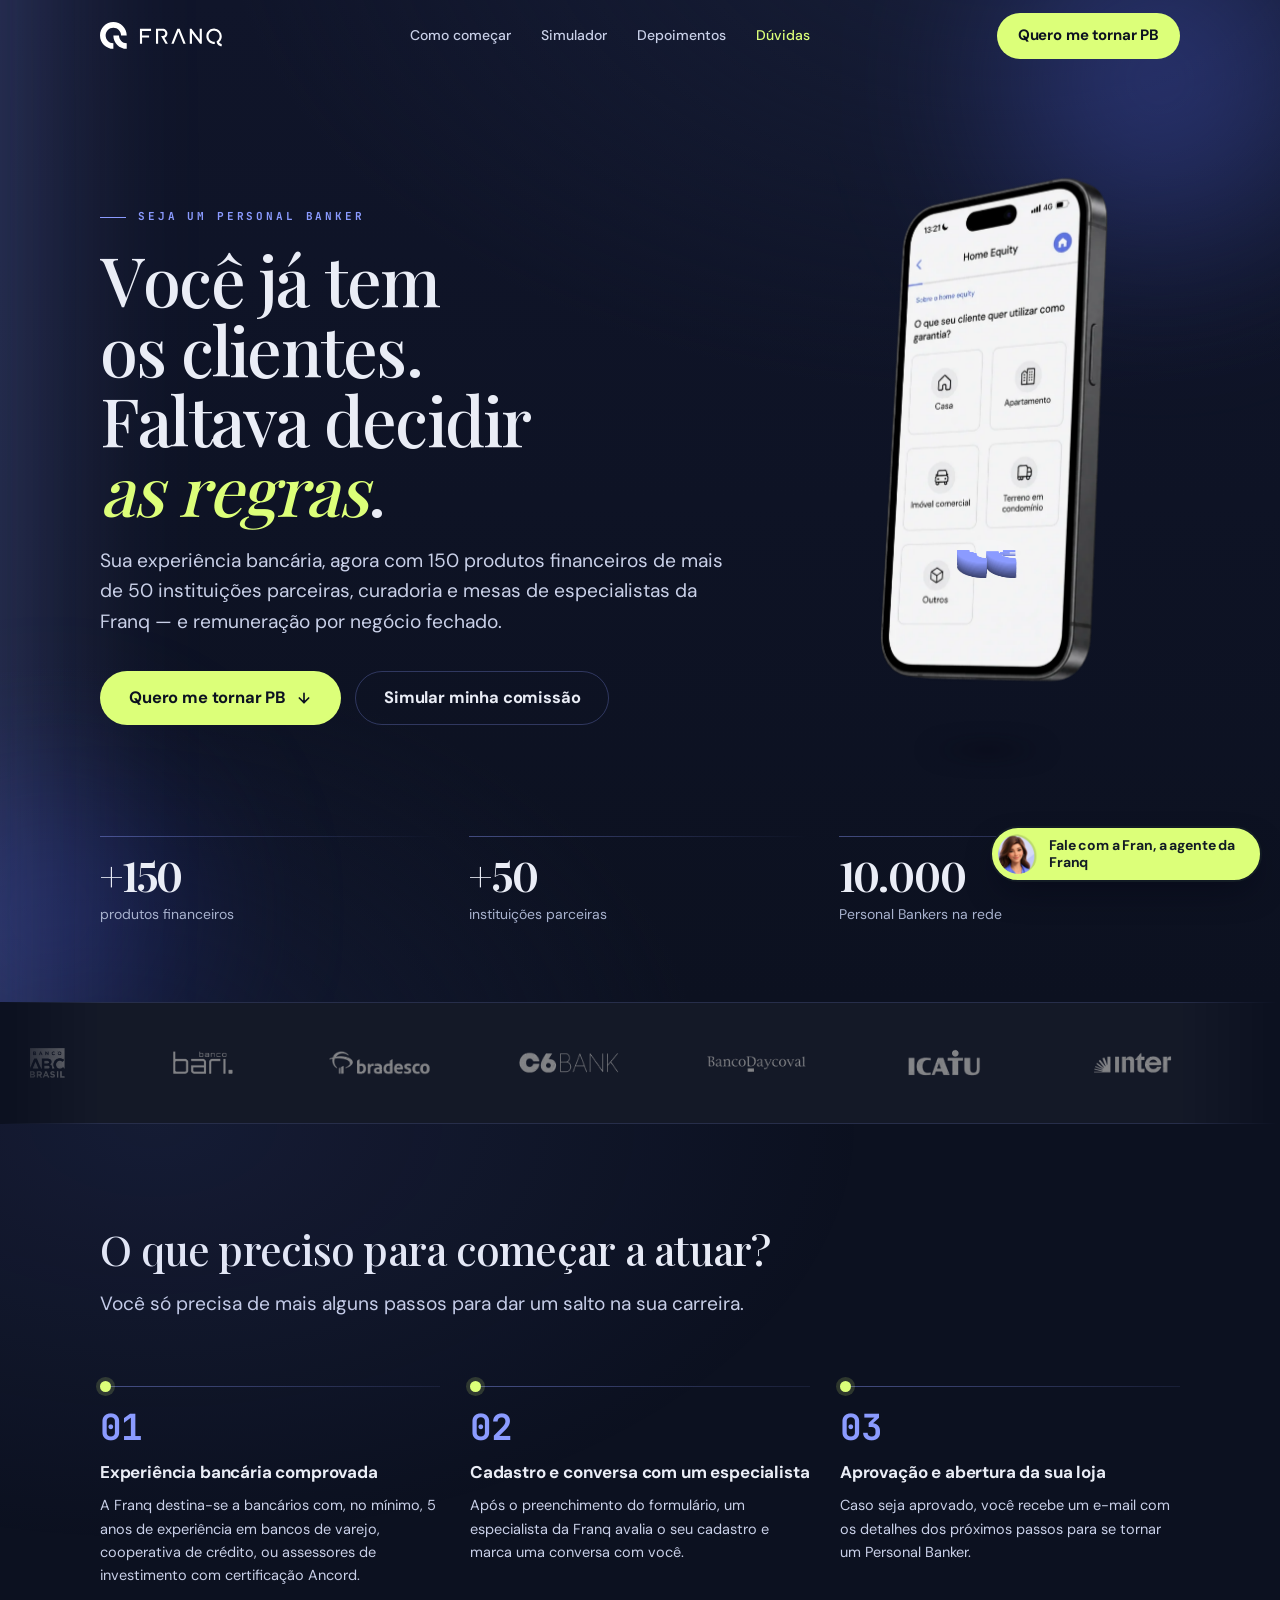
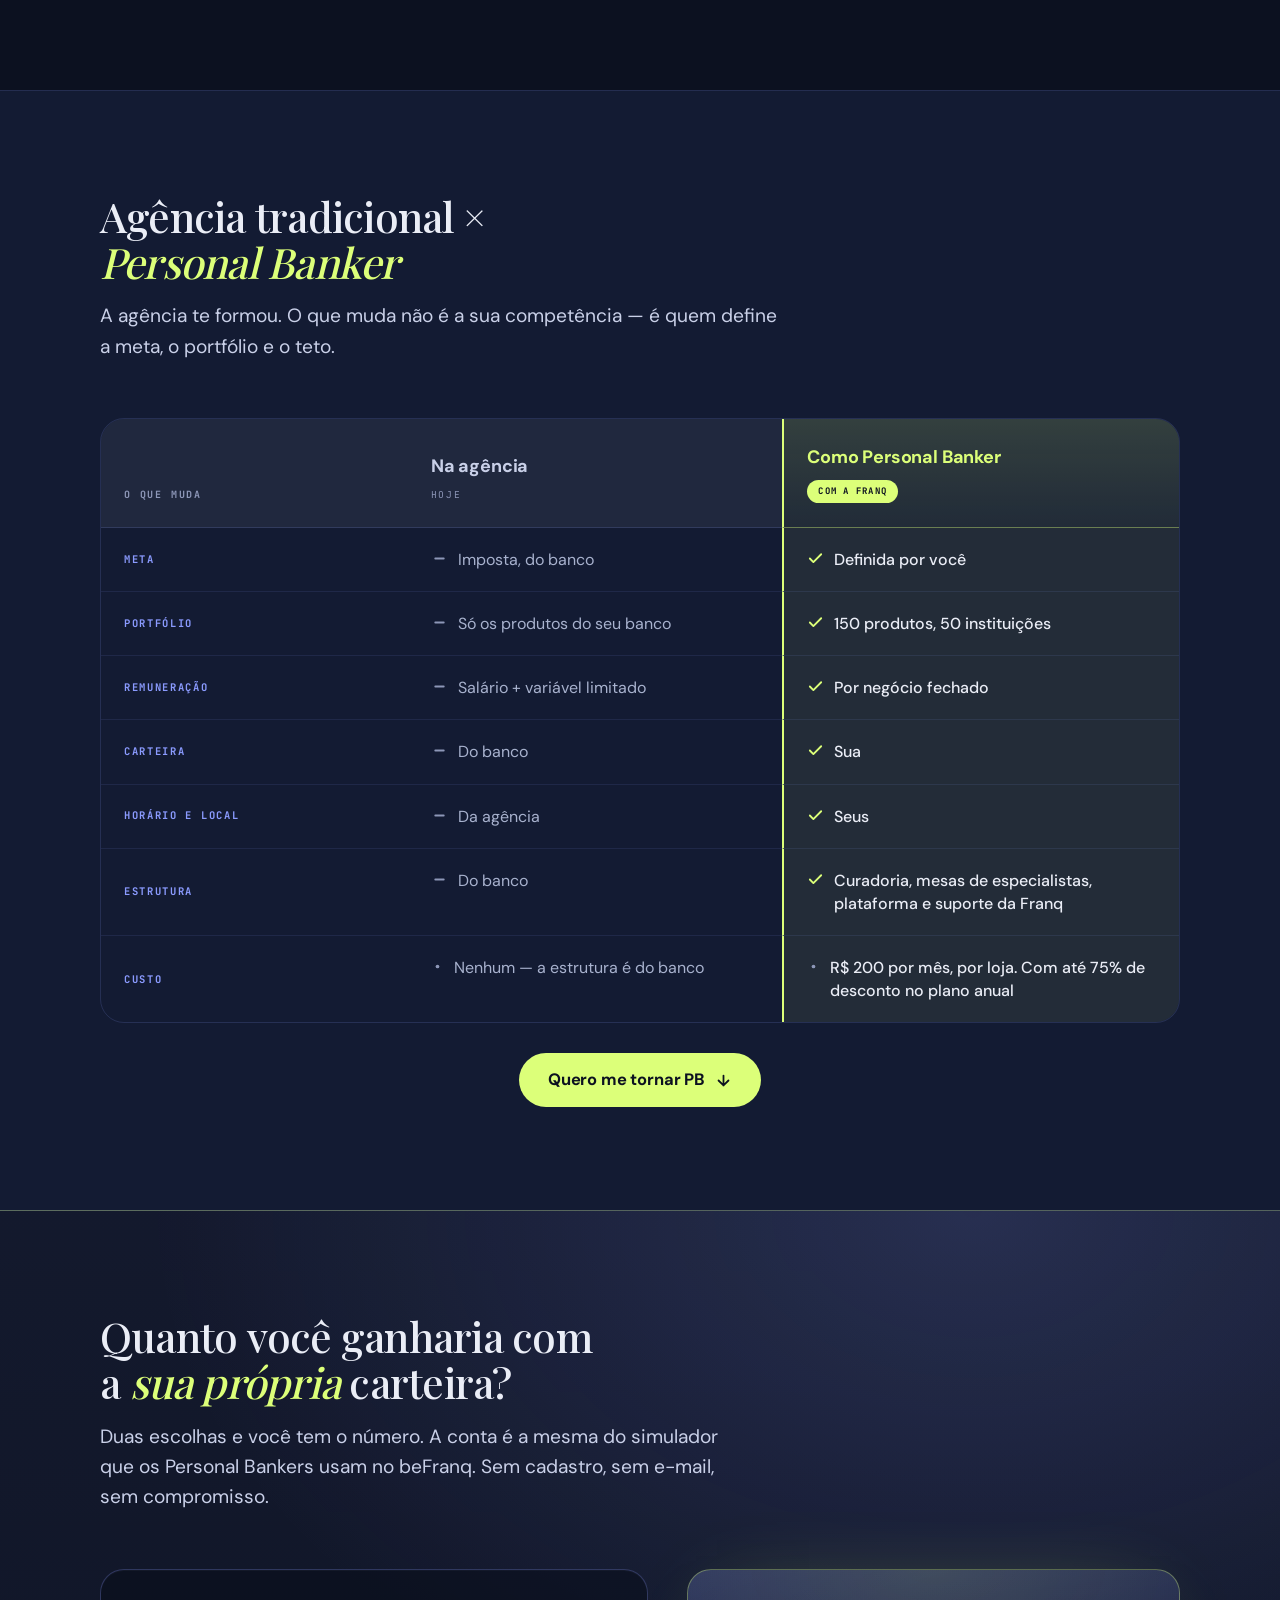
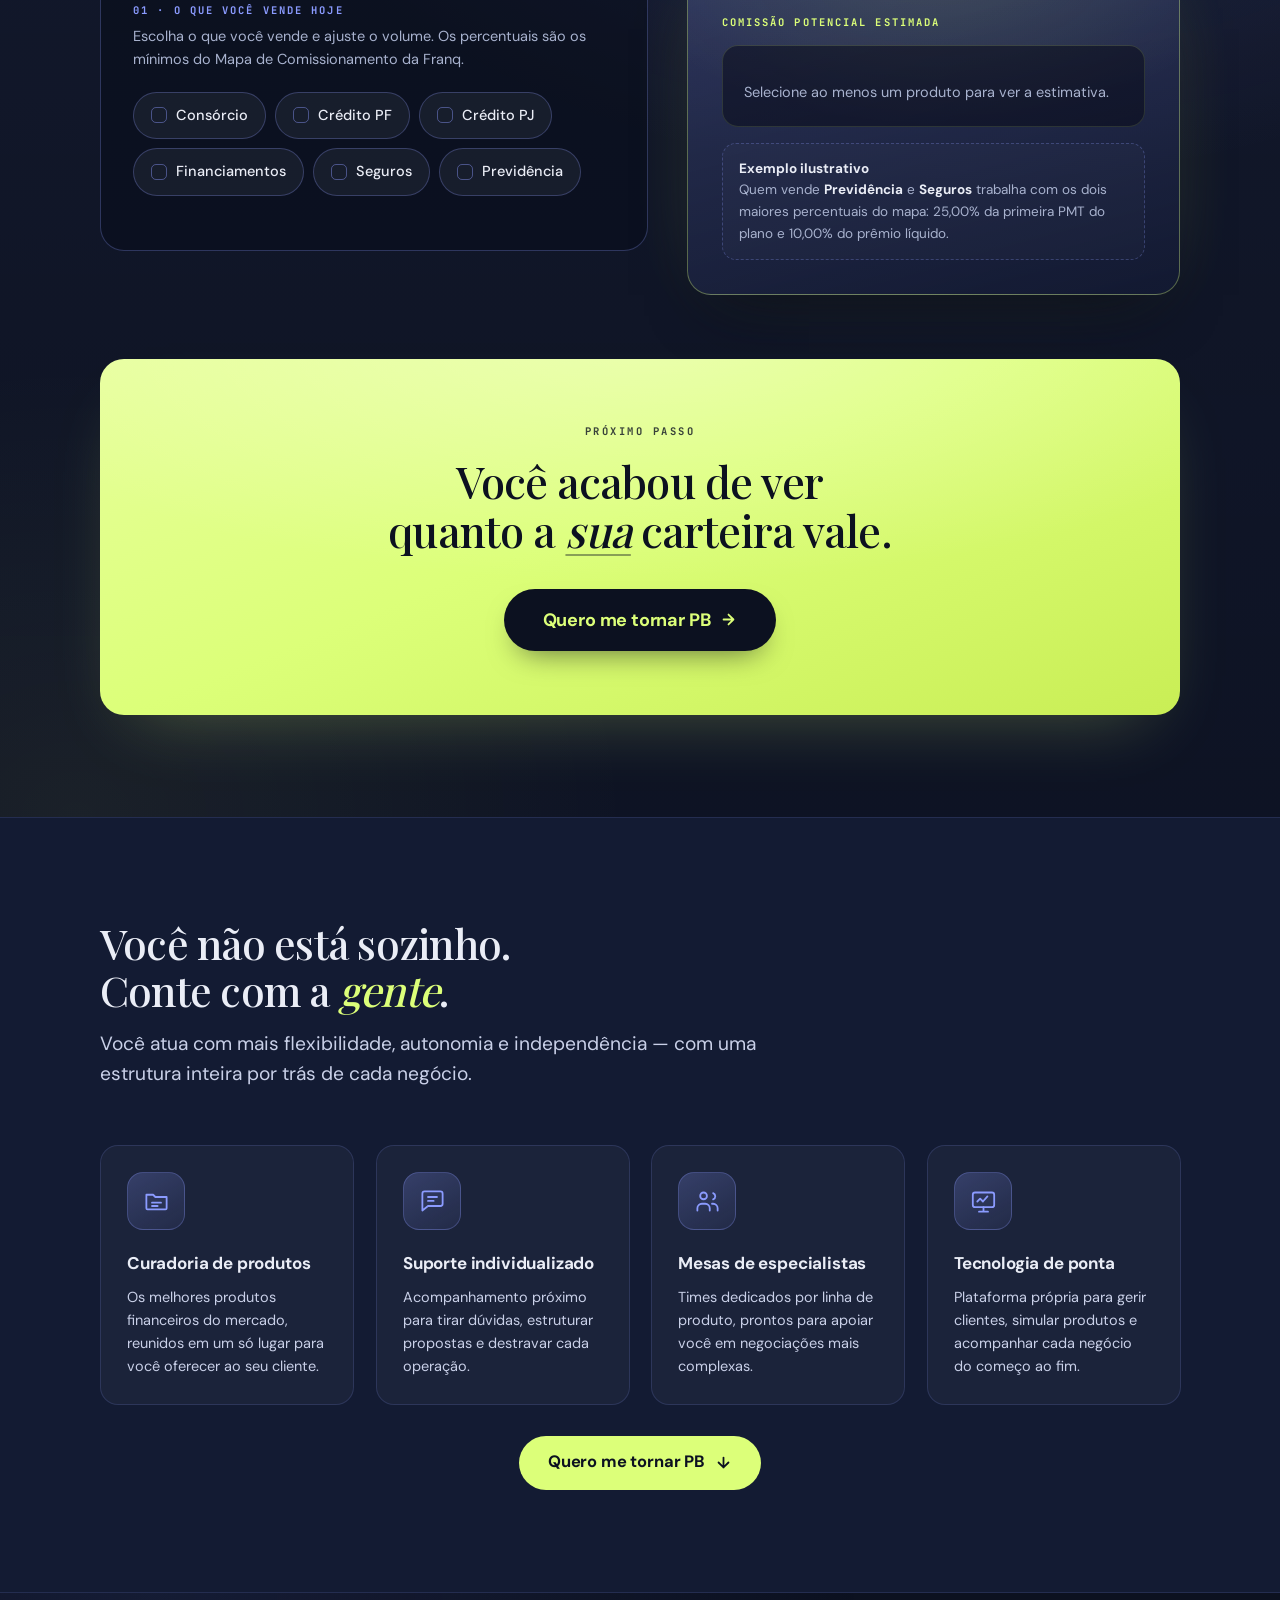
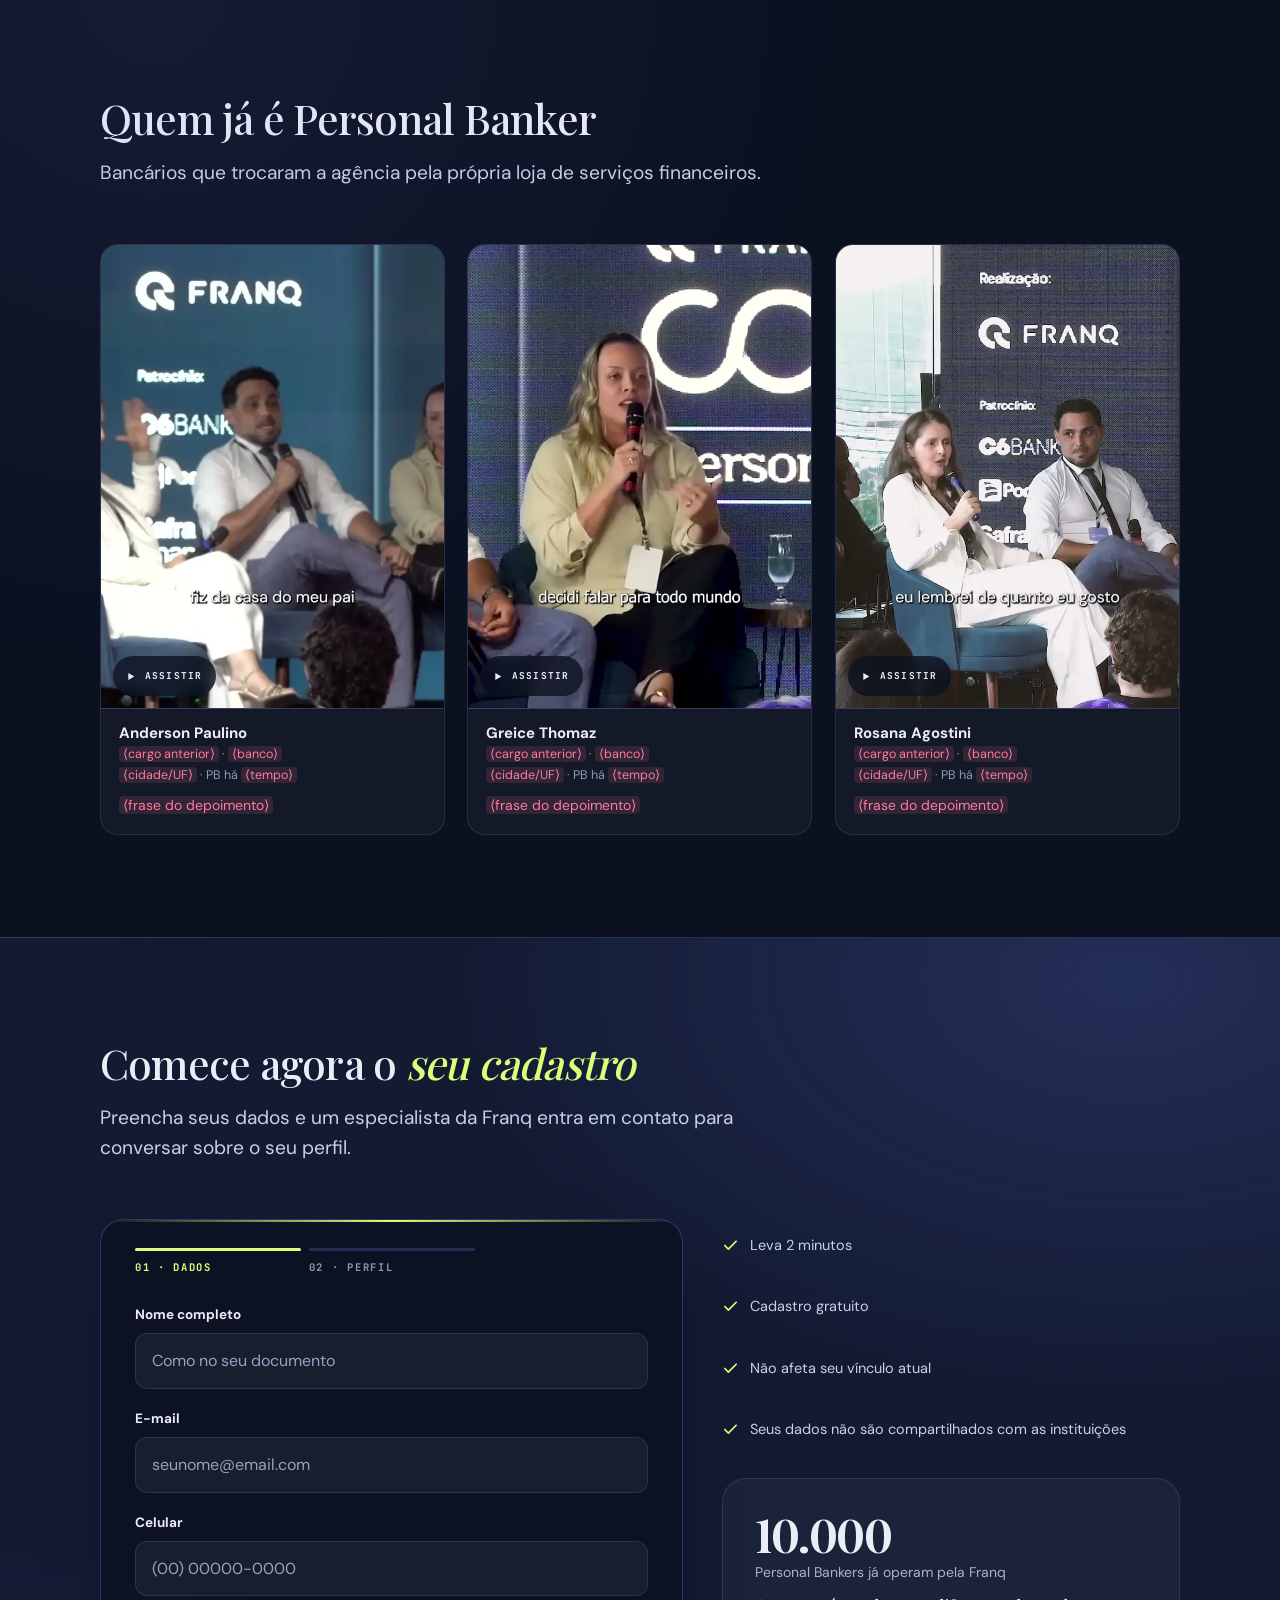
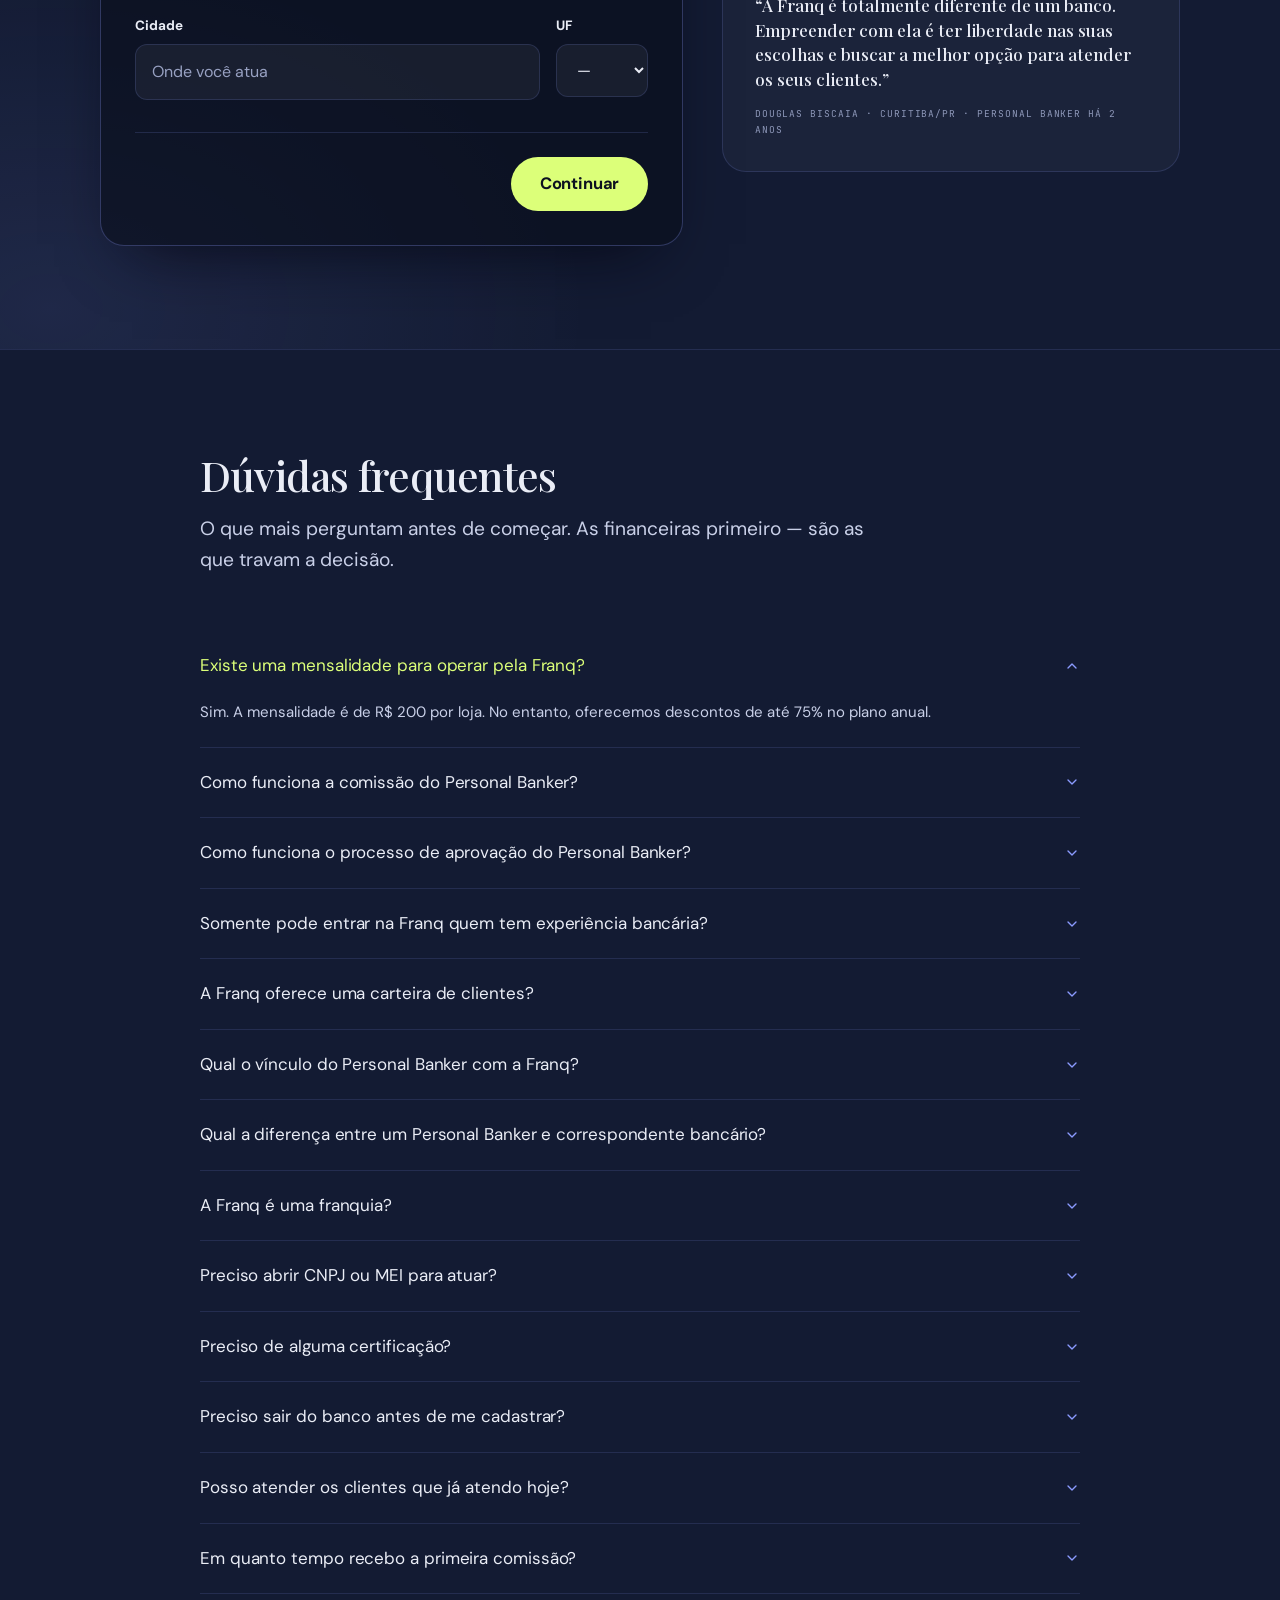
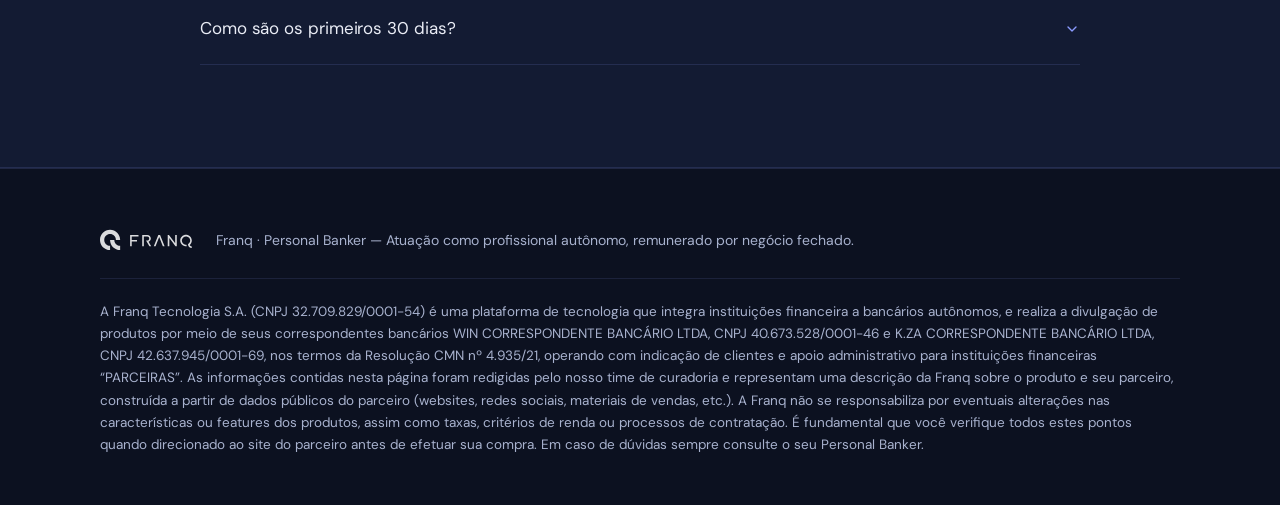
==== commit 78f26fd1: "Revertidos três itens da rodada de conteúdo A pedido: sai a linha "O que você assume" da tabela (o C" ====
--- a/index.html
+++ b/index.html
@@ -234,9 +234,6 @@
       <div class="fq-vs__c fq-vs__c--ag" role="cell" data-reveal><svg class="fq-vs__ic fq-vs__ic--neutro" aria-hidden="true" viewBox="0 0 24 24" fill="currentColor" stroke="none"><circle cx="12" cy="12" r="3.4"/></svg>Nenhum — a estrutura é do banco</div>
       <div class="fq-vs__c fq-vs__c--pb" role="cell" data-reveal><svg class="fq-vs__ic fq-vs__ic--neutro" aria-hidden="true" viewBox="0 0 24 24" fill="currentColor" stroke="none"><circle cx="12" cy="12" r="3.4"/></svg>R$ 200 por mês, por loja. Com até 75% de desconto no plano anual</div>
 
-      <div class="fq-vs__c fq-vs__c--eixo" role="rowheader" data-reveal>O que você assume</div>
-      <div class="fq-vs__c fq-vs__c--ag" role="cell" data-reveal><svg class="fq-vs__ic fq-vs__ic--neutro" aria-hidden="true" viewBox="0 0 24 24" fill="currentColor" stroke="none"><circle cx="12" cy="12" r="3.4"/></svg>Salário fixo, FGTS, férias e benefícios</div>
-      <div class="fq-vs__c fq-vs__c--pb" role="cell" data-reveal><svg class="fq-vs__ic fq-vs__ic--neutro" aria-hidden="true" viewBox="0 0 24 24" fill="currentColor" stroke="none"><circle cx="12" cy="12" r="3.4"/></svg>Renda variável, sem FGTS e sem benefícios. Você é autônomo</div>
 
     </div>
 
@@ -596,9 +593,9 @@
 </div>
 
 <!-- ===================== 5. WIDGET DA FRAN ===================== -->
-<a class="fq-fran" href="https://wa.me/55DDDNUMERO" target="_blank" rel="noopener" aria-label="Falar com a Franq no WhatsApp">
-  <svg aria-hidden="true" width="22" height="22" viewBox="0 0 24 24" fill="currentColor"><path d="M12.04 2C6.58 2 2.13 6.45 2.13 11.91c0 1.75.46 3.46 1.32 4.96L2 22l5.25-1.38a9.9 9.9 0 004.79 1.22h.01c5.46 0 9.9-4.45 9.9-9.91 0-2.65-1.03-5.14-2.9-7.01A9.82 9.82 0 0012.04 2zm0 18.15h-.01a8.2 8.2 0 01-4.19-1.15l-.3-.18-3.12.82.83-3.04-.2-.31a8.23 8.23 0 01-1.26-4.38c0-4.54 3.7-8.23 8.25-8.23 2.2 0 4.27.86 5.83 2.42a8.19 8.19 0 012.41 5.82c0 4.54-3.7 8.23-8.24 8.23zm4.52-6.16c-.25-.12-1.47-.72-1.69-.81-.23-.08-.39-.12-.56.13-.16.24-.64.8-.78.97-.15.16-.29.18-.54.06-.25-.13-1.05-.39-1.99-1.23-.74-.66-1.23-1.47-1.38-1.72-.14-.25-.01-.38.11-.5.11-.11.25-.29.37-.44.13-.15.17-.25.25-.42.08-.16.04-.31-.02-.43-.06-.12-.56-1.34-.76-1.84-.2-.48-.4-.42-.56-.43h-.47c-.16 0-.43.06-.65.31-.22.25-.86.84-.86 2.05s.88 2.38 1 2.54c.12.17 1.73 2.64 4.19 3.7.59.26 1.04.41 1.4.52.59.19 1.12.16 1.54.1.47-.07 1.47-.6 1.67-1.18.21-.58.21-1.07.15-1.18-.06-.1-.22-.16-.47-.29z"/></svg>
-  <span>Falar no WhatsApp</span>
+<a class="fq-fran" href="#cadastro" aria-label="Fale com a Fran, a agente da Franq">
+  <img src="logos/fran-avatar.png" alt="" width="40" height="40">
+  <span>Fale com a Fran, a agente da Franq</span>
 </a>
 
 <script src="assets/js/lp.js" defer></script>
--- a/assets/css/lp.css
+++ b/assets/css/lp.css
@@ -1062,17 +1062,6 @@
 .fq-res__val small { display: block; font-family: var(--sans); font-size: 13px; font-weight: 400; letter-spacing: 0; color: var(--tx-3); margin-top: 8px; }
 .fq-res__val small .fq-ph { font-size: 10.5px; margin-right: 4px; }
 .fq-res__vazio { color: var(--tx-3); font-size: 14.5px; margin: 14px 0 0; }
-/* o líquido: discreto ao lado do número grande, mas não escondido */
-.fq-res__liq {
-  margin: 10px 0 0;
-  font-size: 14px;
-  line-height: 1.5;
-  color: var(--tx-3);
-}
-.fq-res__liq b { color: var(--tx-1); font-weight: 600; }
-.fq-res__liq.is-negativo { color: var(--tx-4); }
-.fq-res__liq.is-negativo b { color: var(--tx-2); }
-
 .fq-res__ex {
   margin-top: 16px;
   padding: 14px 16px;
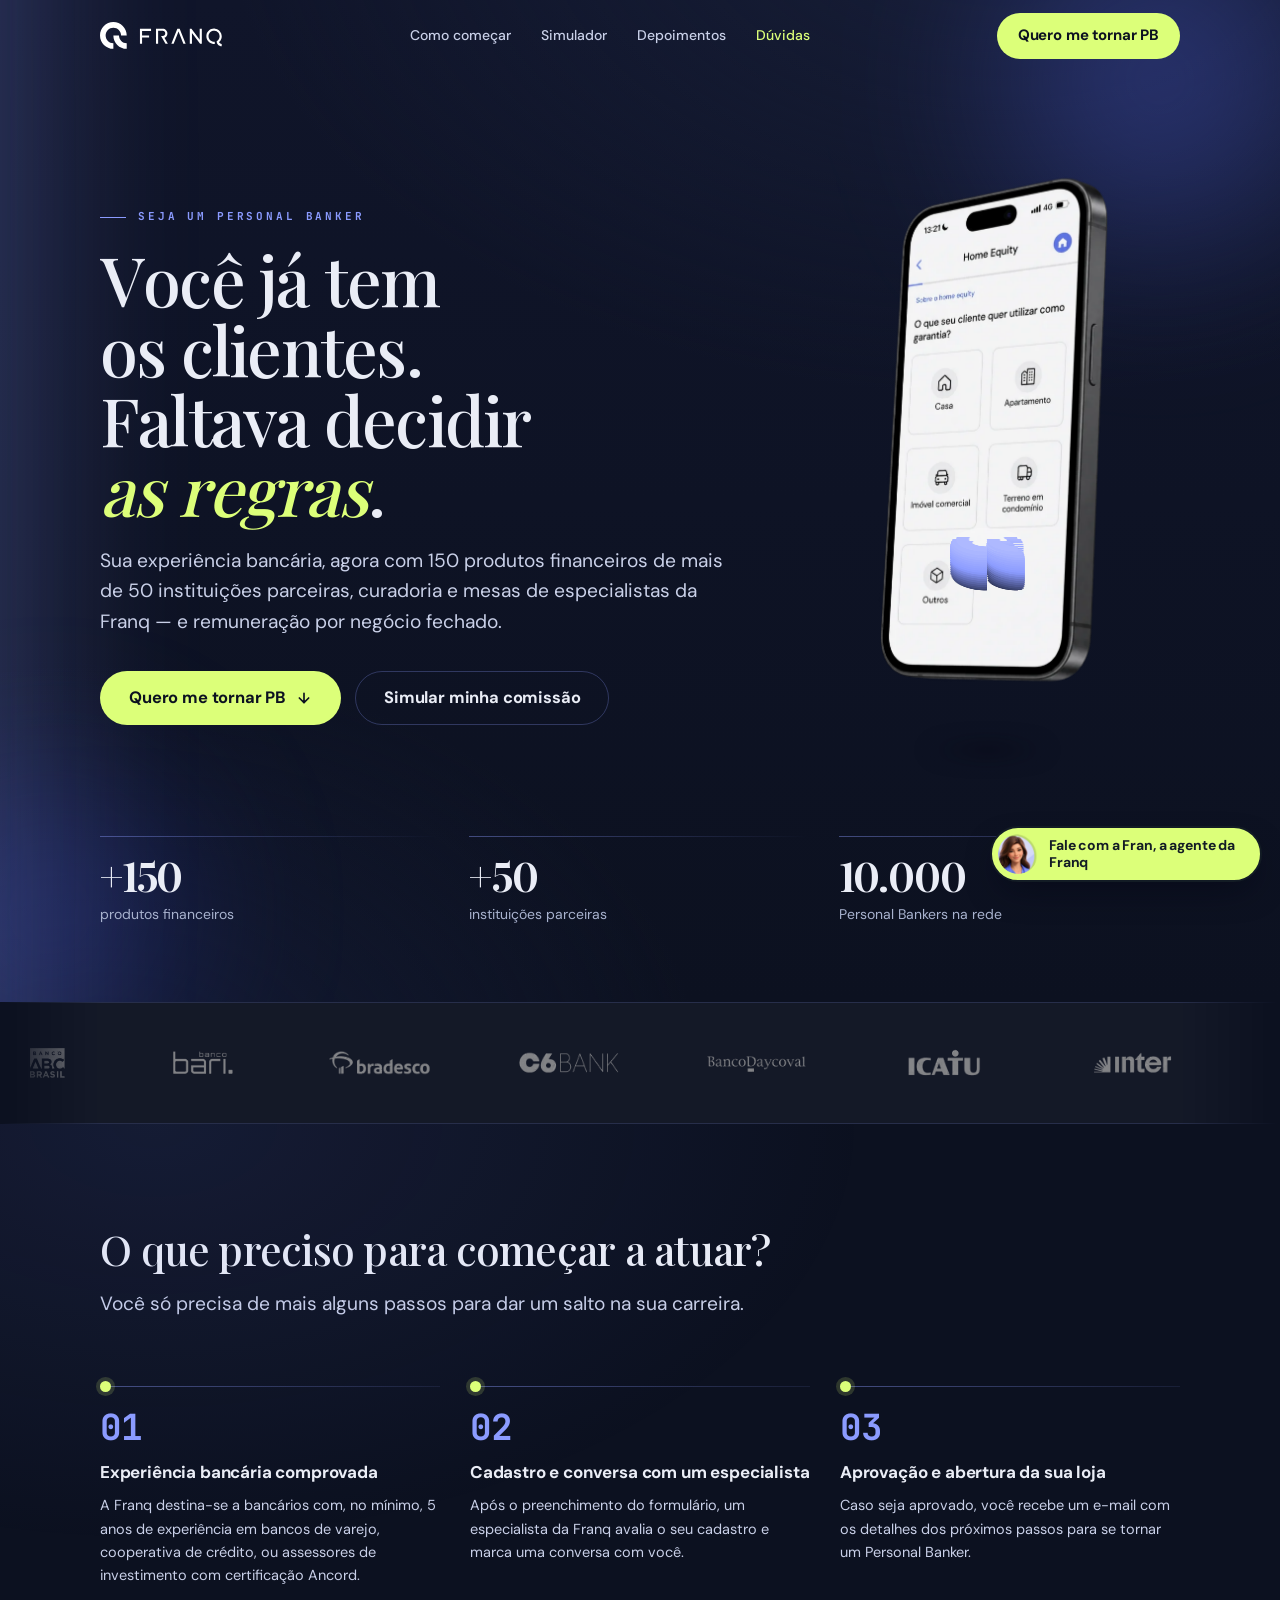
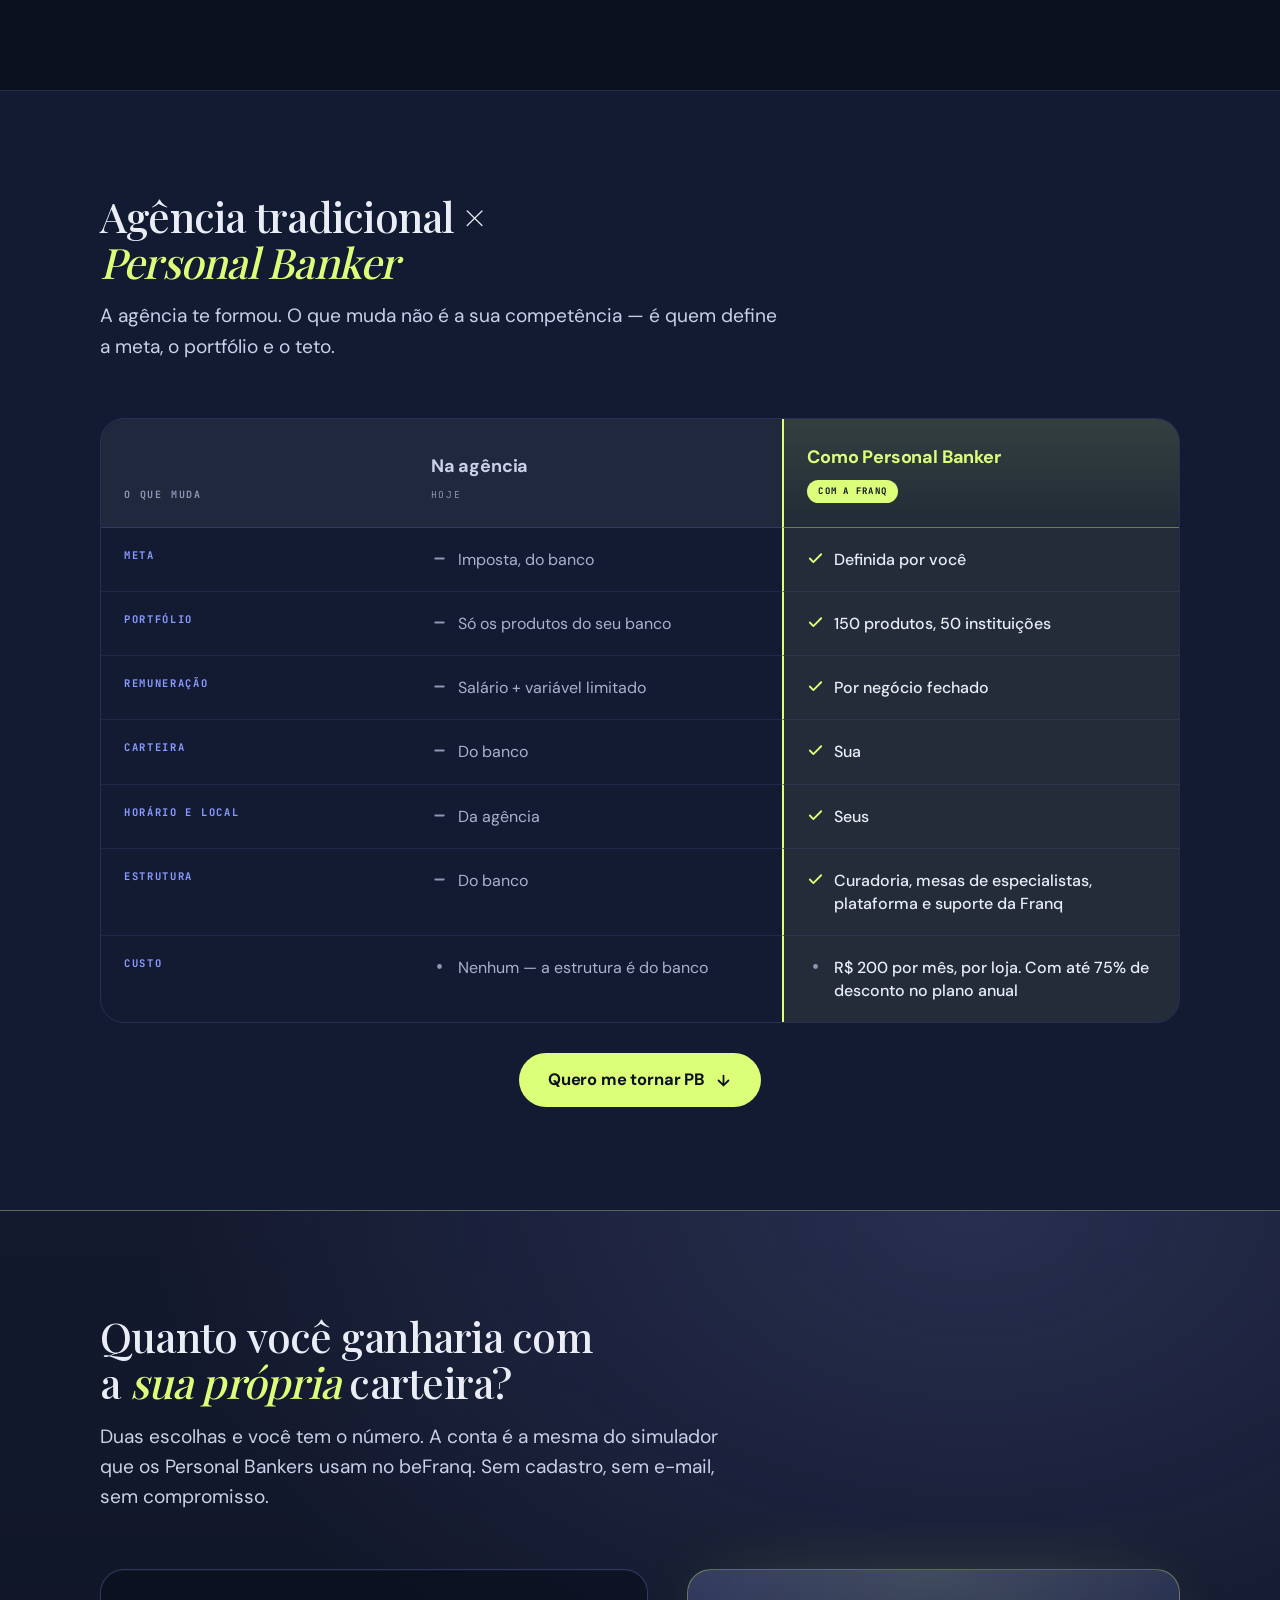
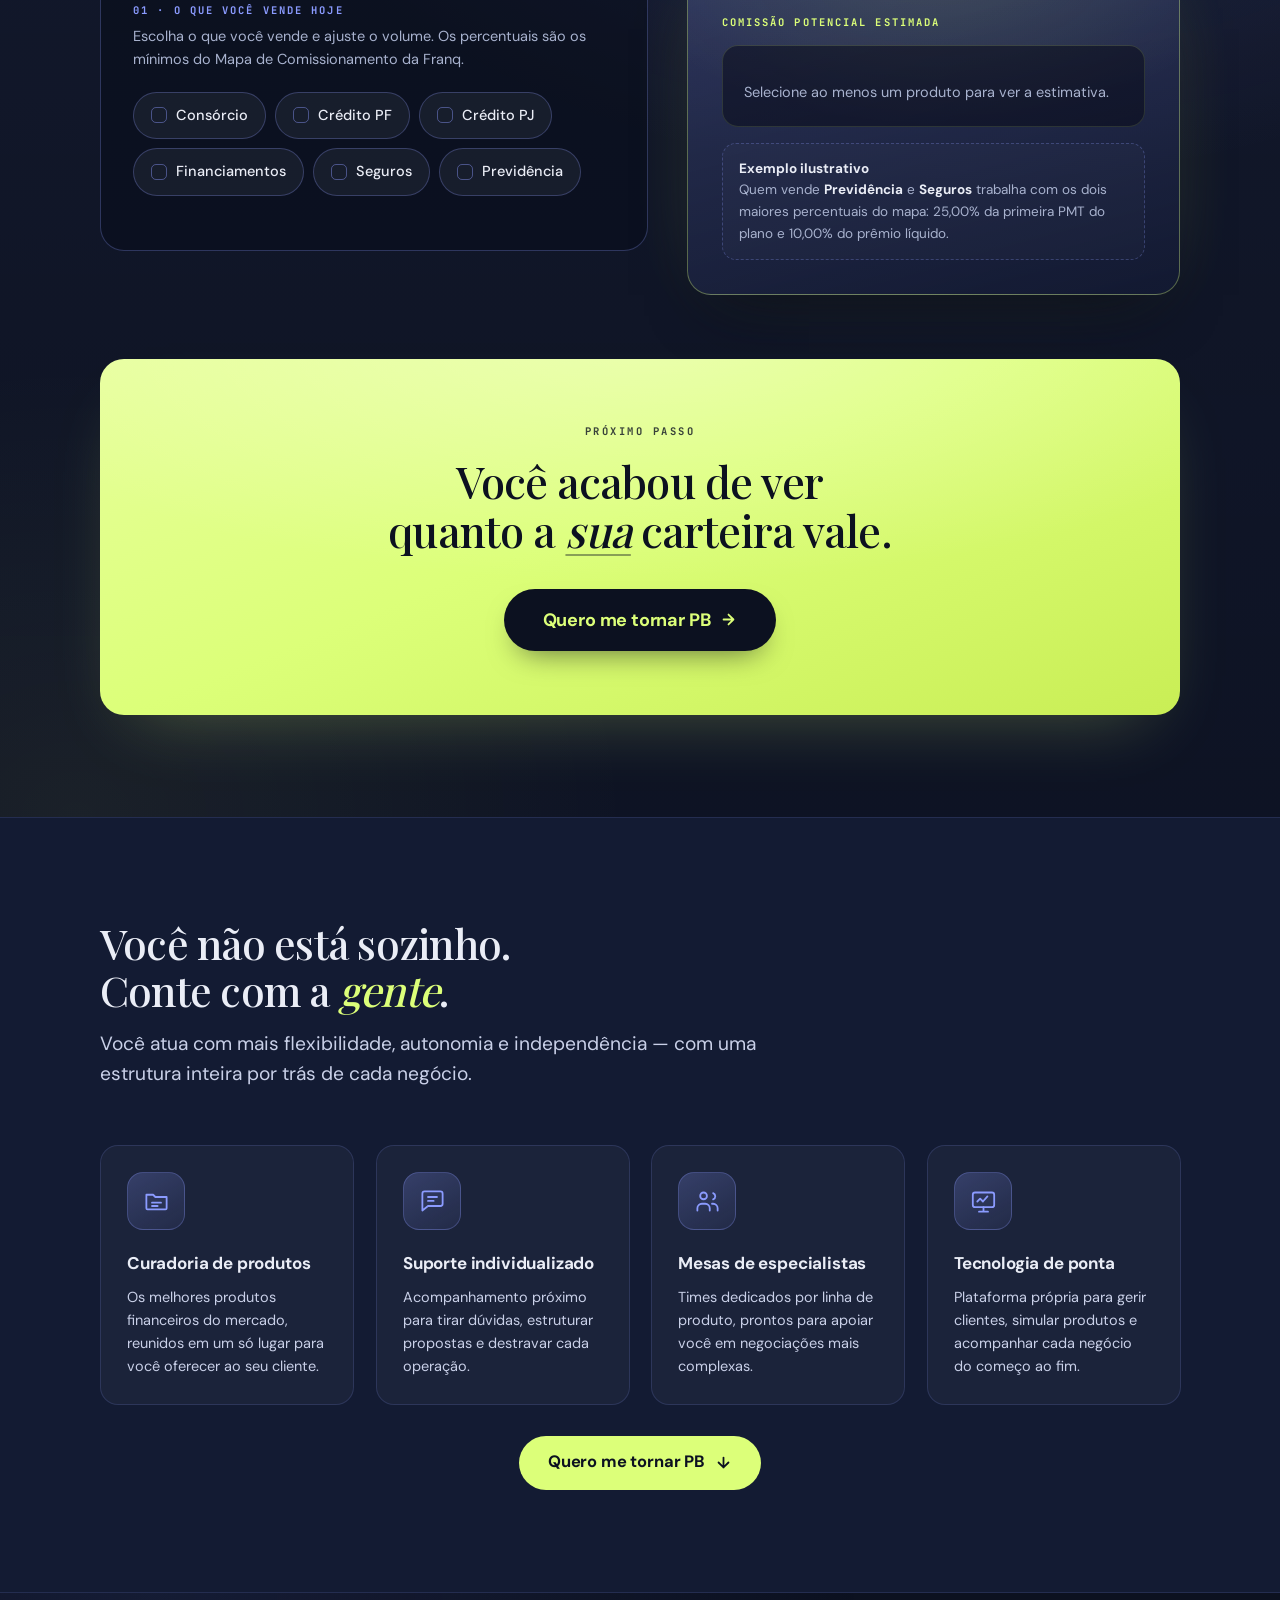
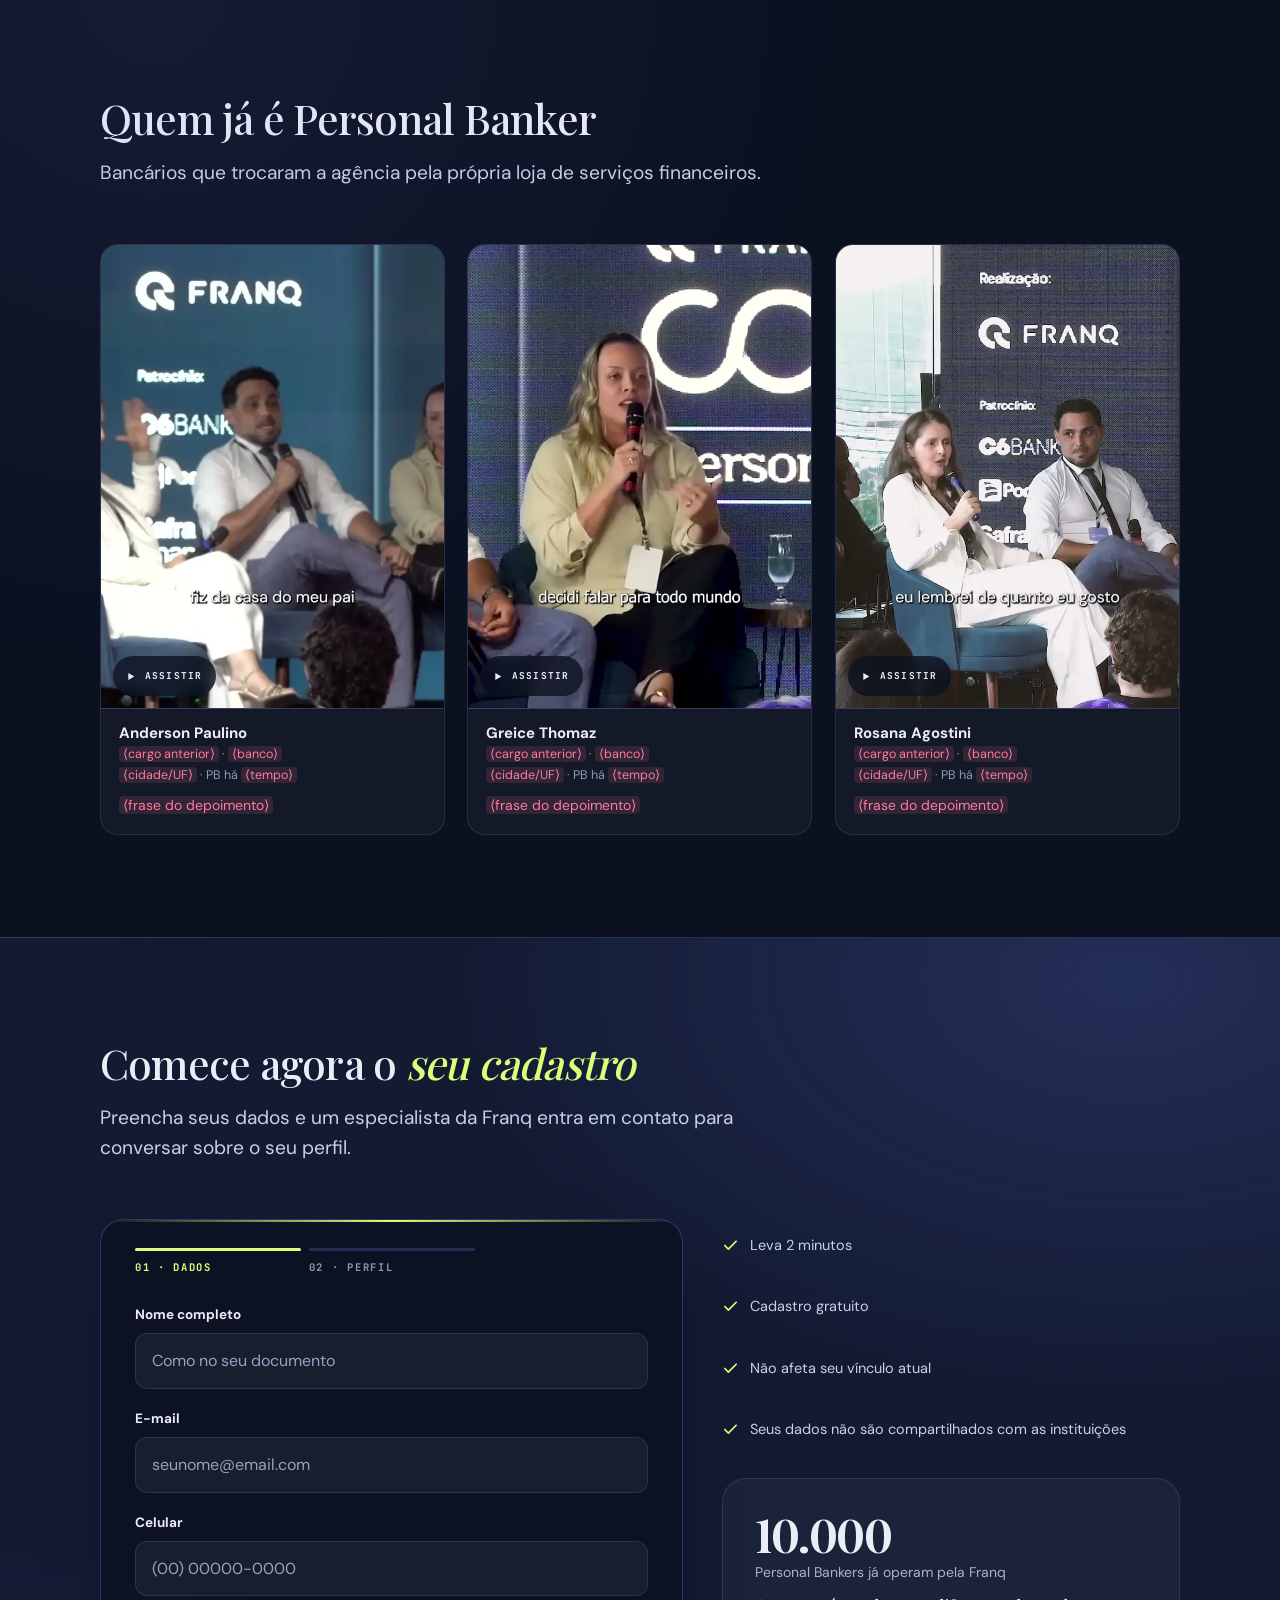
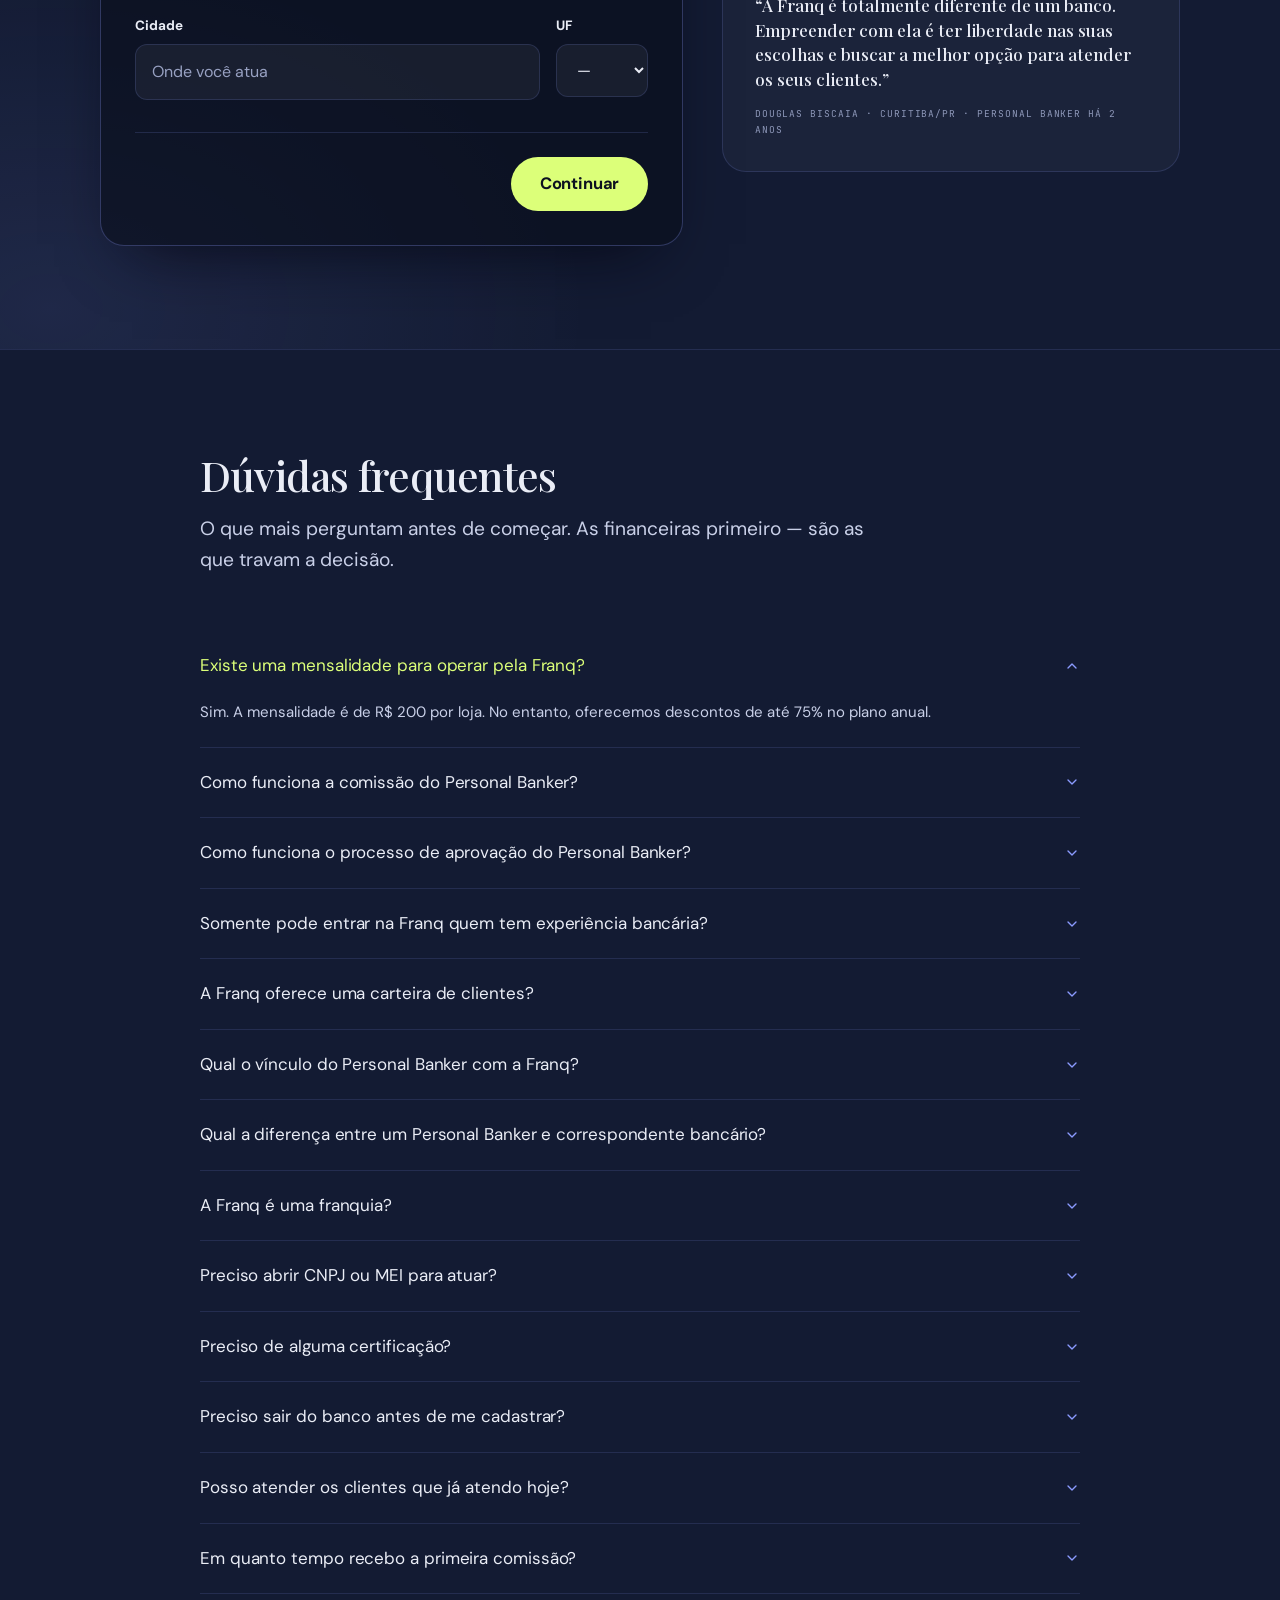
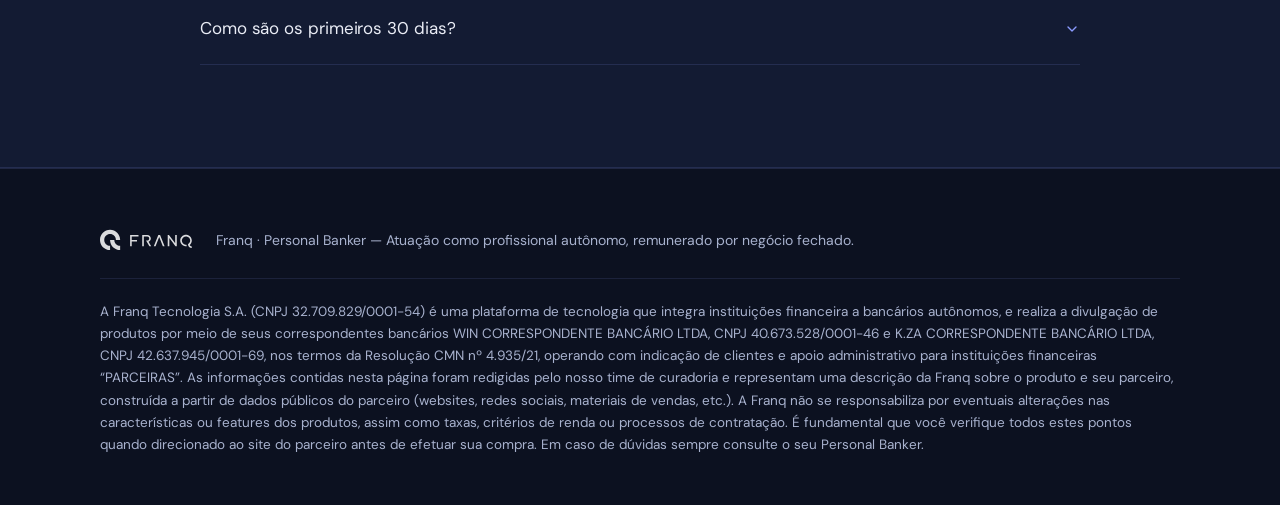
==== commit 9bb44cec: "Marcas da órbita maiores, mais fundas e com aresta arredondada Tamanho de clamp(46,4.6vw,66) para cl" ====
--- a/index.html
+++ b/index.html
@@ -95,9 +95,9 @@
              Decorativa: aria-hidden, e some em reduced-motion. -->
         <div class="fq-orbita" aria-hidden="true">
           <svg class="fq-simbolo" aria-hidden="true" width="0" height="0"><symbol id="fq-marca" viewBox="0 0 58 58"><path d="M45.4725 28.843C45.4725 19.6407 37.9966 12.1552 28.8061 12.1552C19.6156 12.1552 12.1397 19.6407 12.1397 28.843C12.1397 38.0452 19.6156 45.5307 28.8061 45.5307V57.6859C12.9627 57.6859 0 44.7066 0 28.843C0 12.9793 12.8942 0 28.8061 0C44.6495 0 57.6122 12.9107 57.6122 28.843H45.4725Z" fill="currentColor"/><path d="M28.8061 28.843H40.9458C40.9458 38.0452 48.4217 45.5307 57.6122 45.5307V57.6859C41.7689 57.6859 28.8061 44.7753 28.8061 28.843Z" fill="currentColor"/></symbol></svg>
-          <span class="fq-orbita__q fq-orbita__q--1"><span class="fq-marca3d"><svg class="fq-marca3d__c" viewBox="0 0 58 58"><use href="#fq-marca"/></svg><svg class="fq-marca3d__c" viewBox="0 0 58 58"><use href="#fq-marca"/></svg><svg class="fq-marca3d__c" viewBox="0 0 58 58"><use href="#fq-marca"/></svg><svg class="fq-marca3d__c" viewBox="0 0 58 58"><use href="#fq-marca"/></svg><svg class="fq-marca3d__c" viewBox="0 0 58 58"><use href="#fq-marca"/></svg><svg class="fq-marca3d__c" viewBox="0 0 58 58"><use href="#fq-marca"/></svg><svg class="fq-marca3d__c" viewBox="0 0 58 58"><use href="#fq-marca"/></svg><svg class="fq-marca3d__c" viewBox="0 0 58 58"><use href="#fq-marca"/></svg><svg class="fq-marca3d__c" viewBox="0 0 58 58"><use href="#fq-marca"/></svg><svg class="fq-marca3d__c" viewBox="0 0 58 58"><use href="#fq-marca"/></svg><svg class="fq-marca3d__c" viewBox="0 0 58 58"><use href="#fq-marca"/></svg><svg class="fq-marca3d__c" viewBox="0 0 58 58"><use href="#fq-marca"/></svg><svg class="fq-marca3d__c" viewBox="0 0 58 58"><use href="#fq-marca"/></svg><svg class="fq-marca3d__c" viewBox="0 0 58 58"><use href="#fq-marca"/></svg></span></span>
-          <span class="fq-orbita__q fq-orbita__q--2"><span class="fq-marca3d"><svg class="fq-marca3d__c" viewBox="0 0 58 58"><use href="#fq-marca"/></svg><svg class="fq-marca3d__c" viewBox="0 0 58 58"><use href="#fq-marca"/></svg><svg class="fq-marca3d__c" viewBox="0 0 58 58"><use href="#fq-marca"/></svg><svg class="fq-marca3d__c" viewBox="0 0 58 58"><use href="#fq-marca"/></svg><svg class="fq-marca3d__c" viewBox="0 0 58 58"><use href="#fq-marca"/></svg><svg class="fq-marca3d__c" viewBox="0 0 58 58"><use href="#fq-marca"/></svg><svg class="fq-marca3d__c" viewBox="0 0 58 58"><use href="#fq-marca"/></svg><svg class="fq-marca3d__c" viewBox="0 0 58 58"><use href="#fq-marca"/></svg><svg class="fq-marca3d__c" viewBox="0 0 58 58"><use href="#fq-marca"/></svg><svg class="fq-marca3d__c" viewBox="0 0 58 58"><use href="#fq-marca"/></svg><svg class="fq-marca3d__c" viewBox="0 0 58 58"><use href="#fq-marca"/></svg><svg class="fq-marca3d__c" viewBox="0 0 58 58"><use href="#fq-marca"/></svg><svg class="fq-marca3d__c" viewBox="0 0 58 58"><use href="#fq-marca"/></svg><svg class="fq-marca3d__c" viewBox="0 0 58 58"><use href="#fq-marca"/></svg></span></span>
-          <span class="fq-orbita__q fq-orbita__q--3"><span class="fq-marca3d"><svg class="fq-marca3d__c" viewBox="0 0 58 58"><use href="#fq-marca"/></svg><svg class="fq-marca3d__c" viewBox="0 0 58 58"><use href="#fq-marca"/></svg><svg class="fq-marca3d__c" viewBox="0 0 58 58"><use href="#fq-marca"/></svg><svg class="fq-marca3d__c" viewBox="0 0 58 58"><use href="#fq-marca"/></svg><svg class="fq-marca3d__c" viewBox="0 0 58 58"><use href="#fq-marca"/></svg><svg class="fq-marca3d__c" viewBox="0 0 58 58"><use href="#fq-marca"/></svg><svg class="fq-marca3d__c" viewBox="0 0 58 58"><use href="#fq-marca"/></svg><svg class="fq-marca3d__c" viewBox="0 0 58 58"><use href="#fq-marca"/></svg><svg class="fq-marca3d__c" viewBox="0 0 58 58"><use href="#fq-marca"/></svg><svg class="fq-marca3d__c" viewBox="0 0 58 58"><use href="#fq-marca"/></svg><svg class="fq-marca3d__c" viewBox="0 0 58 58"><use href="#fq-marca"/></svg><svg class="fq-marca3d__c" viewBox="0 0 58 58"><use href="#fq-marca"/></svg><svg class="fq-marca3d__c" viewBox="0 0 58 58"><use href="#fq-marca"/></svg><svg class="fq-marca3d__c" viewBox="0 0 58 58"><use href="#fq-marca"/></svg></span></span>
+          <span class="fq-orbita__q fq-orbita__q--1"><span class="fq-marca3d"><svg class="fq-marca3d__c" viewBox="0 0 58 58"><use href="#fq-marca"/></svg><svg class="fq-marca3d__c" viewBox="0 0 58 58"><use href="#fq-marca"/></svg><svg class="fq-marca3d__c" viewBox="0 0 58 58"><use href="#fq-marca"/></svg><svg class="fq-marca3d__c" viewBox="0 0 58 58"><use href="#fq-marca"/></svg><svg class="fq-marca3d__c" viewBox="0 0 58 58"><use href="#fq-marca"/></svg><svg class="fq-marca3d__c" viewBox="0 0 58 58"><use href="#fq-marca"/></svg><svg class="fq-marca3d__c" viewBox="0 0 58 58"><use href="#fq-marca"/></svg><svg class="fq-marca3d__c" viewBox="0 0 58 58"><use href="#fq-marca"/></svg><svg class="fq-marca3d__c" viewBox="0 0 58 58"><use href="#fq-marca"/></svg><svg class="fq-marca3d__c" viewBox="0 0 58 58"><use href="#fq-marca"/></svg><svg class="fq-marca3d__c" viewBox="0 0 58 58"><use href="#fq-marca"/></svg><svg class="fq-marca3d__c" viewBox="0 0 58 58"><use href="#fq-marca"/></svg><svg class="fq-marca3d__c" viewBox="0 0 58 58"><use href="#fq-marca"/></svg><svg class="fq-marca3d__c" viewBox="0 0 58 58"><use href="#fq-marca"/></svg><svg class="fq-marca3d__c" viewBox="0 0 58 58"><use href="#fq-marca"/></svg><svg class="fq-marca3d__c" viewBox="0 0 58 58"><use href="#fq-marca"/></svg><svg class="fq-marca3d__c" viewBox="0 0 58 58"><use href="#fq-marca"/></svg><svg class="fq-marca3d__c" viewBox="0 0 58 58"><use href="#fq-marca"/></svg><svg class="fq-marca3d__c" viewBox="0 0 58 58"><use href="#fq-marca"/></svg><svg class="fq-marca3d__c" viewBox="0 0 58 58"><use href="#fq-marca"/></svg></span></span>
+          <span class="fq-orbita__q fq-orbita__q--2"><span class="fq-marca3d"><svg class="fq-marca3d__c" viewBox="0 0 58 58"><use href="#fq-marca"/></svg><svg class="fq-marca3d__c" viewBox="0 0 58 58"><use href="#fq-marca"/></svg><svg class="fq-marca3d__c" viewBox="0 0 58 58"><use href="#fq-marca"/></svg><svg class="fq-marca3d__c" viewBox="0 0 58 58"><use href="#fq-marca"/></svg><svg class="fq-marca3d__c" viewBox="0 0 58 58"><use href="#fq-marca"/></svg><svg class="fq-marca3d__c" viewBox="0 0 58 58"><use href="#fq-marca"/></svg><svg class="fq-marca3d__c" viewBox="0 0 58 58"><use href="#fq-marca"/></svg><svg class="fq-marca3d__c" viewBox="0 0 58 58"><use href="#fq-marca"/></svg><svg class="fq-marca3d__c" viewBox="0 0 58 58"><use href="#fq-marca"/></svg><svg class="fq-marca3d__c" viewBox="0 0 58 58"><use href="#fq-marca"/></svg><svg class="fq-marca3d__c" viewBox="0 0 58 58"><use href="#fq-marca"/></svg><svg class="fq-marca3d__c" viewBox="0 0 58 58"><use href="#fq-marca"/></svg><svg class="fq-marca3d__c" viewBox="0 0 58 58"><use href="#fq-marca"/></svg><svg class="fq-marca3d__c" viewBox="0 0 58 58"><use href="#fq-marca"/></svg><svg class="fq-marca3d__c" viewBox="0 0 58 58"><use href="#fq-marca"/></svg><svg class="fq-marca3d__c" viewBox="0 0 58 58"><use href="#fq-marca"/></svg><svg class="fq-marca3d__c" viewBox="0 0 58 58"><use href="#fq-marca"/></svg><svg class="fq-marca3d__c" viewBox="0 0 58 58"><use href="#fq-marca"/></svg><svg class="fq-marca3d__c" viewBox="0 0 58 58"><use href="#fq-marca"/></svg><svg class="fq-marca3d__c" viewBox="0 0 58 58"><use href="#fq-marca"/></svg></span></span>
+          <span class="fq-orbita__q fq-orbita__q--3"><span class="fq-marca3d"><svg class="fq-marca3d__c" viewBox="0 0 58 58"><use href="#fq-marca"/></svg><svg class="fq-marca3d__c" viewBox="0 0 58 58"><use href="#fq-marca"/></svg><svg class="fq-marca3d__c" viewBox="0 0 58 58"><use href="#fq-marca"/></svg><svg class="fq-marca3d__c" viewBox="0 0 58 58"><use href="#fq-marca"/></svg><svg class="fq-marca3d__c" viewBox="0 0 58 58"><use href="#fq-marca"/></svg><svg class="fq-marca3d__c" viewBox="0 0 58 58"><use href="#fq-marca"/></svg><svg class="fq-marca3d__c" viewBox="0 0 58 58"><use href="#fq-marca"/></svg><svg class="fq-marca3d__c" viewBox="0 0 58 58"><use href="#fq-marca"/></svg><svg class="fq-marca3d__c" viewBox="0 0 58 58"><use href="#fq-marca"/></svg><svg class="fq-marca3d__c" viewBox="0 0 58 58"><use href="#fq-marca"/></svg><svg class="fq-marca3d__c" viewBox="0 0 58 58"><use href="#fq-marca"/></svg><svg class="fq-marca3d__c" viewBox="0 0 58 58"><use href="#fq-marca"/></svg><svg class="fq-marca3d__c" viewBox="0 0 58 58"><use href="#fq-marca"/></svg><svg class="fq-marca3d__c" viewBox="0 0 58 58"><use href="#fq-marca"/></svg><svg class="fq-marca3d__c" viewBox="0 0 58 58"><use href="#fq-marca"/></svg><svg class="fq-marca3d__c" viewBox="0 0 58 58"><use href="#fq-marca"/></svg><svg class="fq-marca3d__c" viewBox="0 0 58 58"><use href="#fq-marca"/></svg><svg class="fq-marca3d__c" viewBox="0 0 58 58"><use href="#fq-marca"/></svg><svg class="fq-marca3d__c" viewBox="0 0 58 58"><use href="#fq-marca"/></svg><svg class="fq-marca3d__c" viewBox="0 0 58 58"><use href="#fq-marca"/></svg></span></span>
         </div>
 
         <span class="fq-fone__sombra" aria-hidden="true"></span>
--- a/assets/css/lp.css
+++ b/assets/css/lp.css
@@ -748,9 +748,9 @@
 
 .fq-orbita__q {
   /* o tamanho acompanha a tela pelo mesmo motivo do raio */
-  --tam: clamp(46px, 4.6vw, 66px);
-  /* a espessura da extrusão: 13 passos ≈ 28% da largura da marca */
-  --passo: calc(var(--tam) / 48);
+  --tam: clamp(58px, 5.8vw, 84px);
+  /* a espessura: 19 passos ≈ 56% da largura da marca */
+  --passo: calc(var(--tam) / 34);
   position: absolute;
   top: 50%;
   left: 50%;
@@ -785,20 +785,26 @@
   height: 100%;
   display: block;
 }
-.fq-marca3d__c:nth-child(1) { transform: translateZ(calc(var(--passo) * 6.5)); color: color-mix(in srgb, var(--marca-cor), #04070F 0%); }
-.fq-marca3d__c:nth-child(2) { transform: translateZ(calc(var(--passo) * 5.5)); color: color-mix(in srgb, var(--marca-cor), #04070F 4%); }
-.fq-marca3d__c:nth-child(3) { transform: translateZ(calc(var(--passo) * 4.5)); color: color-mix(in srgb, var(--marca-cor), #04070F 9%); }
-.fq-marca3d__c:nth-child(4) { transform: translateZ(calc(var(--passo) * 3.5)); color: color-mix(in srgb, var(--marca-cor), #04070F 13%); }
-.fq-marca3d__c:nth-child(5) { transform: translateZ(calc(var(--passo) * 2.5)); color: color-mix(in srgb, var(--marca-cor), #04070F 18%); }
-.fq-marca3d__c:nth-child(6) { transform: translateZ(calc(var(--passo) * 1.5)); color: color-mix(in srgb, var(--marca-cor), #04070F 22%); }
-.fq-marca3d__c:nth-child(7) { transform: translateZ(calc(var(--passo) * 0.5)); color: color-mix(in srgb, var(--marca-cor), #04070F 27%); }
-.fq-marca3d__c:nth-child(8) { transform: translateZ(calc(var(--passo) * -0.5)); color: color-mix(in srgb, var(--marca-cor), #04070F 31%); }
-.fq-marca3d__c:nth-child(9) { transform: translateZ(calc(var(--passo) * -1.5)); color: color-mix(in srgb, var(--marca-cor), #04070F 36%); }
-.fq-marca3d__c:nth-child(10) { transform: translateZ(calc(var(--passo) * -2.5)); color: color-mix(in srgb, var(--marca-cor), #04070F 40%); }
-.fq-marca3d__c:nth-child(11) { transform: translateZ(calc(var(--passo) * -3.5)); color: color-mix(in srgb, var(--marca-cor), #04070F 45%); }
-.fq-marca3d__c:nth-child(12) { transform: translateZ(calc(var(--passo) * -4.5)); color: color-mix(in srgb, var(--marca-cor), #04070F 49%); }
-.fq-marca3d__c:nth-child(13) { transform: translateZ(calc(var(--passo) * -5.5)); color: color-mix(in srgb, var(--marca-cor), #04070F 54%); }
-.fq-marca3d__c:nth-child(14) { transform: translateZ(calc(var(--passo) * -6.5)); color: color-mix(in srgb, var(--marca-cor), #04070F 58%); }
+.fq-marca3d__c:nth-child(1) { transform: translateZ(calc(var(--passo) * 9.5)) scale(0.83); color: color-mix(in srgb, var(--marca-cor), #FFFFFF 30%); }
+.fq-marca3d__c:nth-child(2) { transform: translateZ(calc(var(--passo) * 8.5)) scale(0.9403); color: color-mix(in srgb, var(--marca-cor), #FFFFFF 27%); }
+.fq-marca3d__c:nth-child(3) { transform: translateZ(calc(var(--passo) * 7.5)) scale(0.975); color: color-mix(in srgb, var(--marca-cor), #FFFFFF 24%); }
+.fq-marca3d__c:nth-child(4) { transform: translateZ(calc(var(--passo) * 6.5)) scale(0.9931); color: color-mix(in srgb, var(--marca-cor), #FFFFFF 21%); }
+.fq-marca3d__c:nth-child(5) { transform: translateZ(calc(var(--passo) * 5.5)) scale(0.9998); color: color-mix(in srgb, var(--marca-cor), #FFFFFF 17%); }
+.fq-marca3d__c:nth-child(6) { transform: translateZ(calc(var(--passo) * 4.5)) scale(1.0); color: color-mix(in srgb, var(--marca-cor), #FFFFFF 14%); }
+.fq-marca3d__c:nth-child(7) { transform: translateZ(calc(var(--passo) * 3.5)) scale(1.0); color: color-mix(in srgb, var(--marca-cor), #FFFFFF 11%); }
+.fq-marca3d__c:nth-child(8) { transform: translateZ(calc(var(--passo) * 2.5)) scale(1.0); color: color-mix(in srgb, var(--marca-cor), #FFFFFF 8%); }
+.fq-marca3d__c:nth-child(9) { transform: translateZ(calc(var(--passo) * 1.5)) scale(1.0); color: color-mix(in srgb, var(--marca-cor), #FFFFFF 5%); }
+.fq-marca3d__c:nth-child(10) { transform: translateZ(calc(var(--passo) * 0.5)) scale(1.0); color: color-mix(in srgb, var(--marca-cor), #FFFFFF 2%); }
+.fq-marca3d__c:nth-child(11) { transform: translateZ(calc(var(--passo) * -0.5)) scale(1.0); color: color-mix(in srgb, var(--marca-cor), #04070F 3%); }
+.fq-marca3d__c:nth-child(12) { transform: translateZ(calc(var(--passo) * -1.5)) scale(1.0); color: color-mix(in srgb, var(--marca-cor), #04070F 10%); }
+.fq-marca3d__c:nth-child(13) { transform: translateZ(calc(var(--passo) * -2.5)) scale(1.0); color: color-mix(in srgb, var(--marca-cor), #04070F 17%); }
+.fq-marca3d__c:nth-child(14) { transform: translateZ(calc(var(--passo) * -3.5)) scale(1.0); color: color-mix(in srgb, var(--marca-cor), #04070F 24%); }
+.fq-marca3d__c:nth-child(15) { transform: translateZ(calc(var(--passo) * -4.5)) scale(1.0); color: color-mix(in srgb, var(--marca-cor), #04070F 31%); }
+.fq-marca3d__c:nth-child(16) { transform: translateZ(calc(var(--passo) * -5.5)) scale(0.9998); color: color-mix(in srgb, var(--marca-cor), #04070F 38%); }
+.fq-marca3d__c:nth-child(17) { transform: translateZ(calc(var(--passo) * -6.5)) scale(0.9931); color: color-mix(in srgb, var(--marca-cor), #04070F 45%); }
+.fq-marca3d__c:nth-child(18) { transform: translateZ(calc(var(--passo) * -7.5)) scale(0.975); color: color-mix(in srgb, var(--marca-cor), #04070F 52%); }
+.fq-marca3d__c:nth-child(19) { transform: translateZ(calc(var(--passo) * -8.5)) scale(0.9403); color: color-mix(in srgb, var(--marca-cor), #04070F 59%); }
+.fq-marca3d__c:nth-child(20) { transform: translateZ(calc(var(--passo) * -9.5)) scale(0.83); color: color-mix(in srgb, var(--marca-cor), #04070F 66%); }
 
 /* Três marcas, mesmo anel, fases diferentes: uma só lê como enfeite solto.
    Nenhuma usa `opacity`: translúcida sobre a tela branca do aparelho, a marca
@@ -806,12 +812,12 @@
 .fq-orbita__q--1 { animation-delay: 0s; }
 .fq-orbita__q--1 .fq-marca3d { animation-delay: -1.2s; }
 .fq-orbita__q--2 {
-  --tam: clamp(36px, 3.6vw, 52px);
+  --tam: clamp(46px, 4.6vw, 66px);
   animation-delay: -7.33s;
 }
 .fq-orbita__q--2 .fq-marca3d { animation-delay: -4.6s; }
 .fq-orbita__q--3 {
-  --tam: clamp(28px, 2.8vw, 40px);
+  --tam: clamp(36px, 3.6vw, 52px);
   animation-delay: -14.66s;
 }
 .fq-orbita__q--3 .fq-marca3d { animation-delay: -7.1s; }
@@ -1228,7 +1234,9 @@
   letter-spacing: .16em;
   text-transform: uppercase;
   color: var(--violeta);
-  align-items: center;
+  /* Alinha pelo topo, como as células: centrado, o rótulo descia 15px nas
+     linhas que quebram em duas e a linha inteira parecia torta. */
+  align-items: flex-start;
 }
 .fq-vs__c--ag { color: var(--tx-3); }
 .fq-vs__c--ag .fq-vs__ic { color: var(--tx-4); }
@@ -1244,7 +1252,10 @@
 /* Nas linhas de custo e de contrapartida a gramática se inverte: lá a coluna
    do PB não é "melhor", é o preço do negócio. Marcador neutro nas duas
    colunas — um check em "sem FGTS" seria propaganda enganosa. */
-.fq-vs__ic--neutro { color: var(--tx-4); width: 13px; height: 13px; margin-top: 4px; }
+/* Mesma caixa de 17px dos outros ícones, só com o desenho menor dentro: um
+   ícone mais estreito é um item flex mais estreito, e empurrava o texto desta
+   linha 4px para a esquerda em relação a todas as outras. */
+.fq-vs__ic--neutro { color: var(--tx-4); }
 .fq-vs__c--pb .fq-vs__ic--neutro { color: var(--tx-4); }
 .fq-vs__h--pb { border-left: 2px solid var(--lima); }
 
